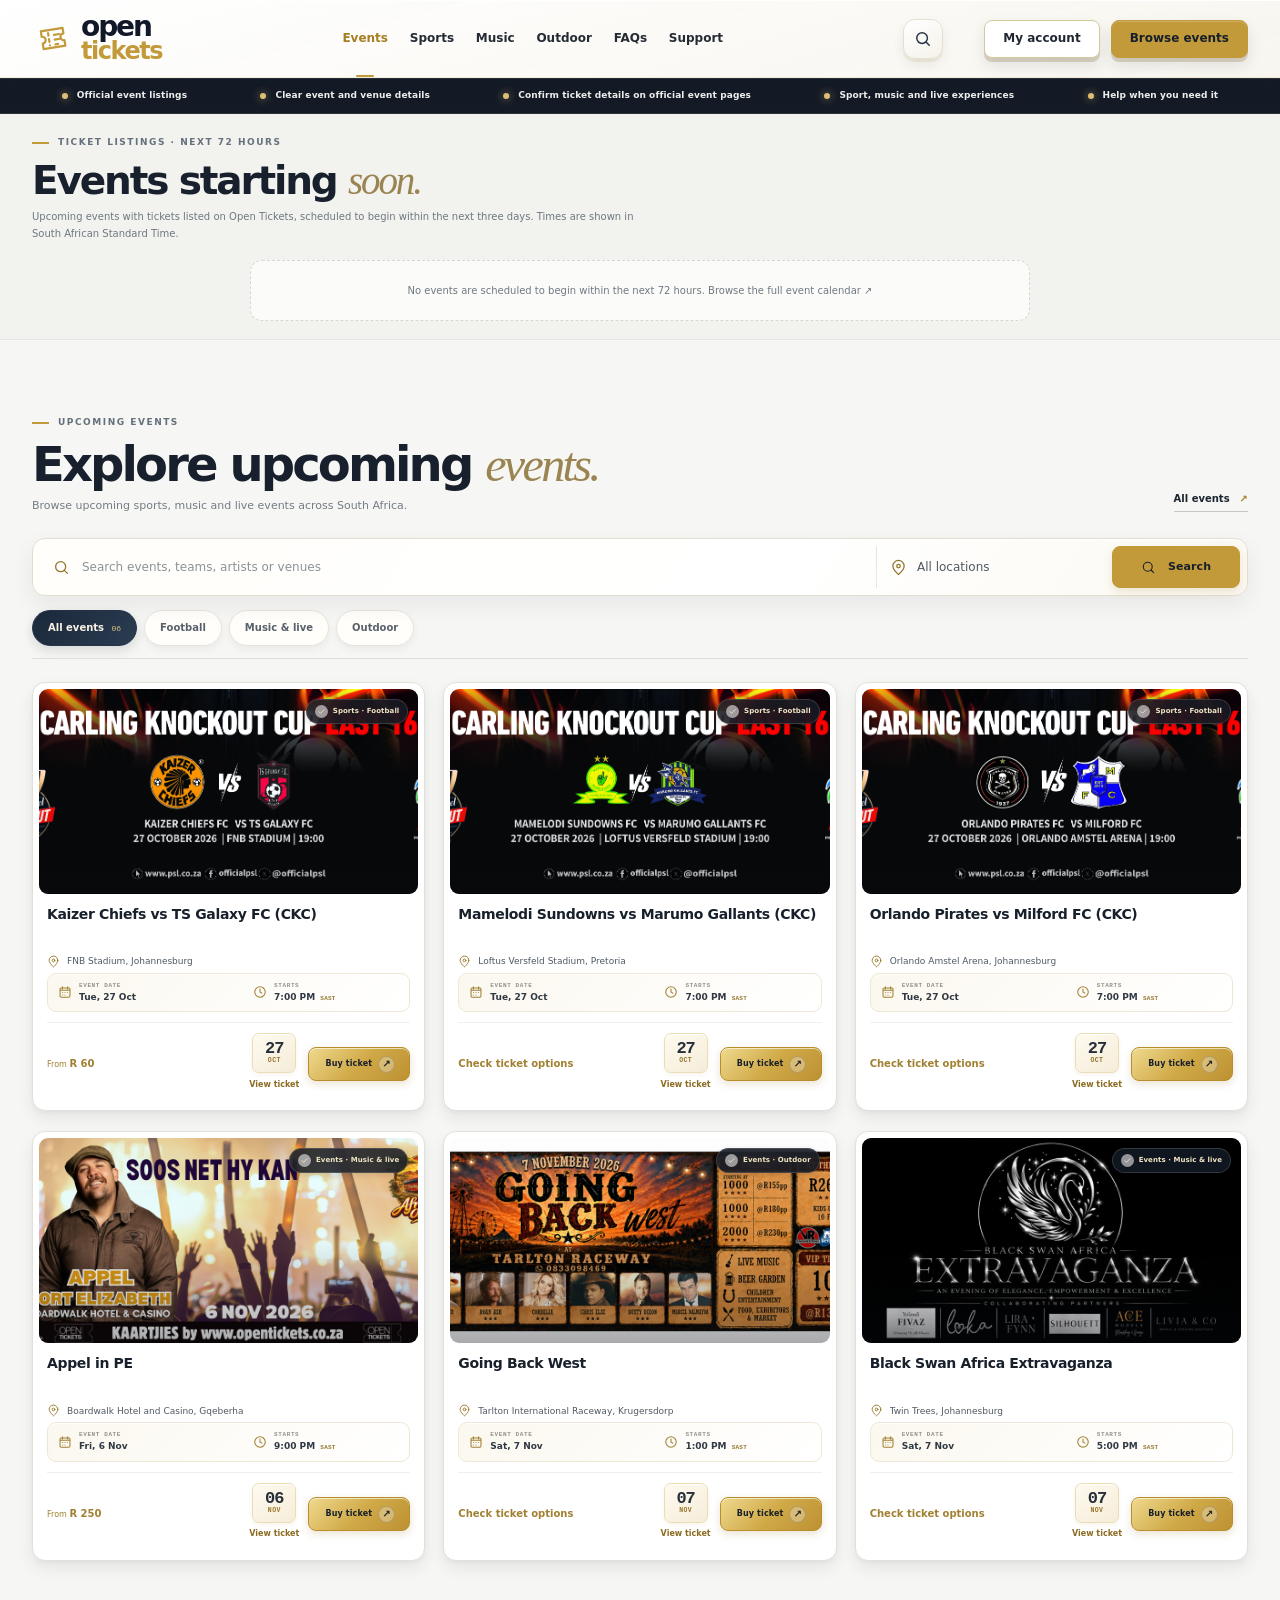
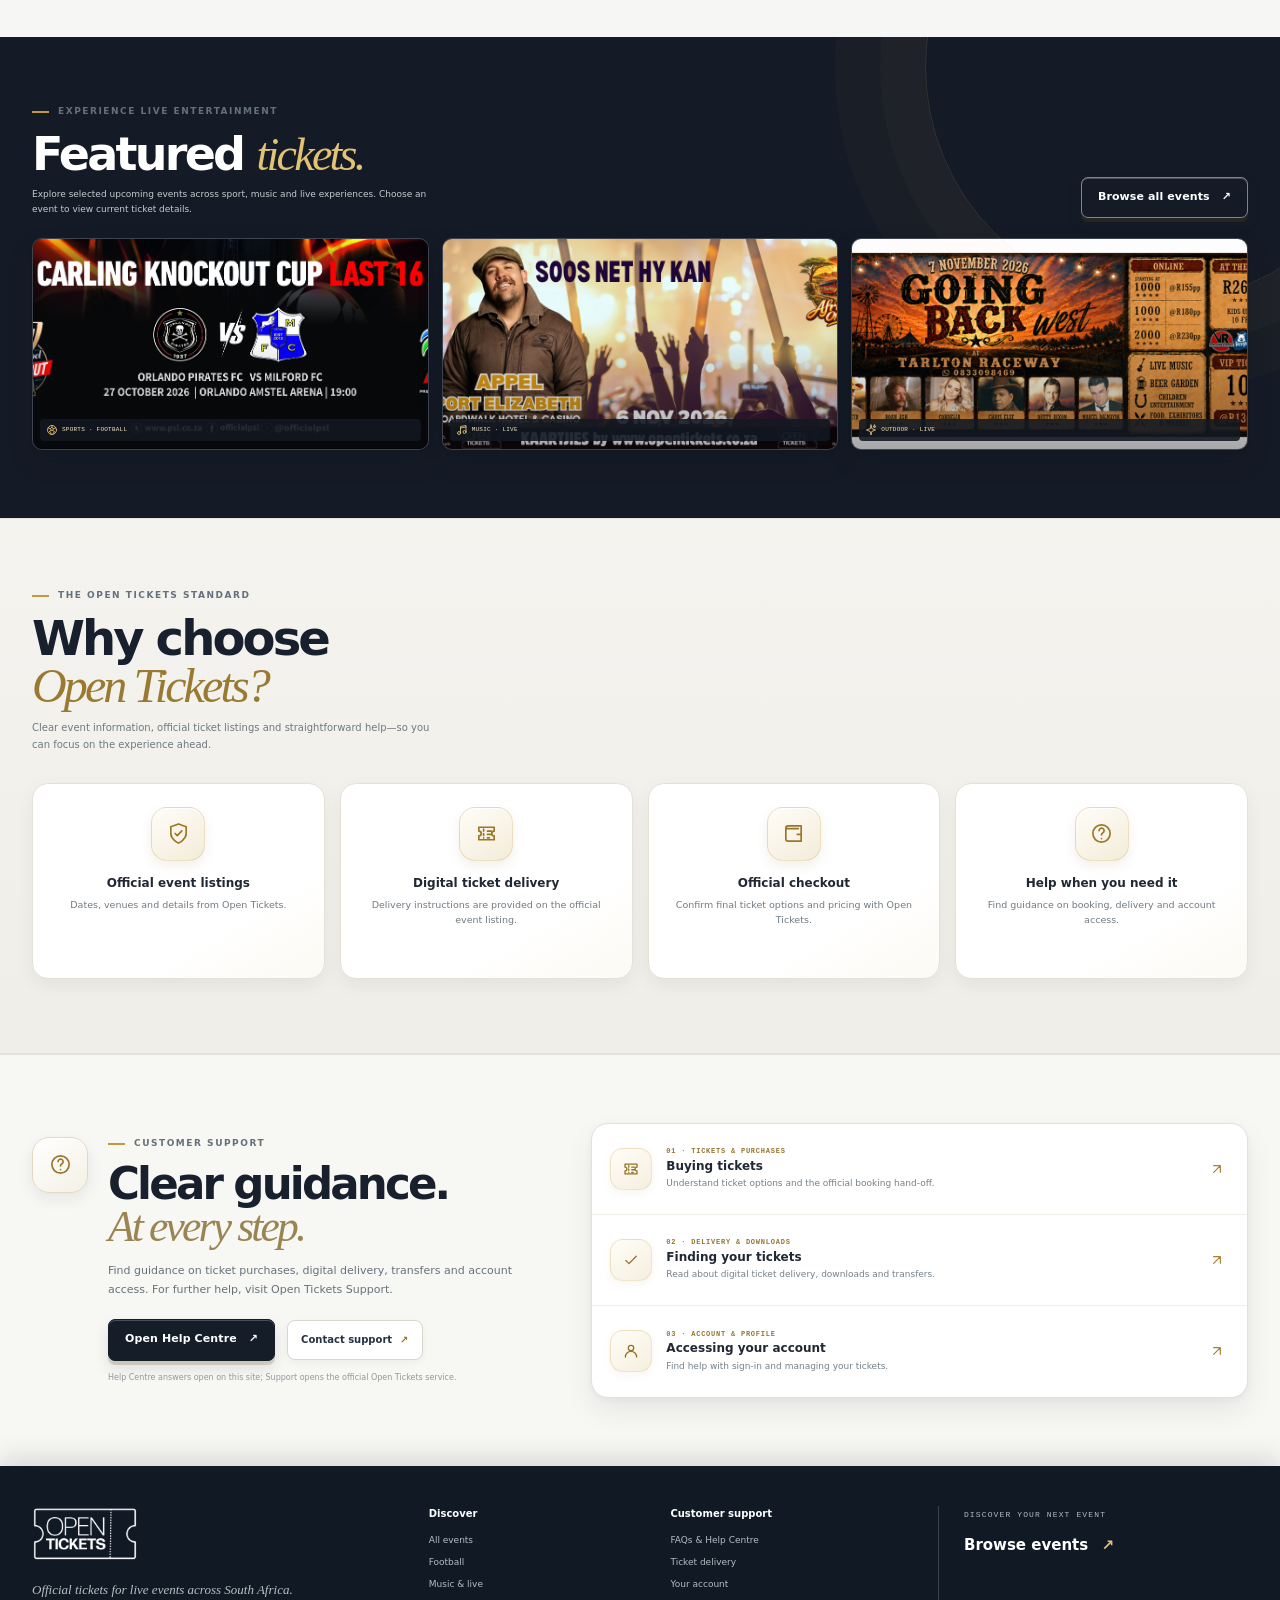
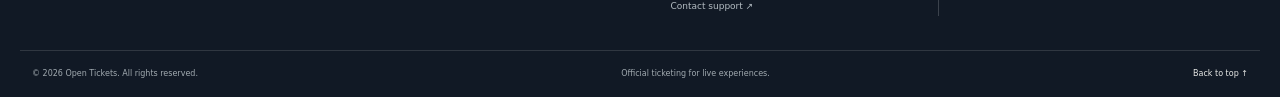
==== index.html @ df30467a "Add files via upload" ====
<!doctype html>
<html lang="en">
<head>
  <meta charset="utf-8">
  <meta name="viewport" content="width=device-width, initial-scale=1">
  <meta name="theme-color" content="#ffffff">
  <meta name="description" content="Discover unforgettable live events and secure your tickets with Open Tickets.">
  <title>Open Tickets — Official Event Tickets</title>
  <link rel="icon" type="image/svg+xml" href="assets/favicon.svg">
  <link rel="stylesheet" href="vendor/bootstrap.min.css">
  <link rel="stylesheet" href="css/styles.css">
  <script src="js/app.js" defer></script>
</head>
<body id="top" data-page="home">
  <div class="announcement"><span class="live-dot"></span><span>Official tickets. Unforgettable moments.</span><a href="https://opentickets.co.za/support">Need assistance? Contact Support <span aria-hidden="true">↗</span></a></div>
  <header class="site-header" id="siteHeader">
    <div class="container header-inner">
      <a class="brand brand-light" href="index.html" aria-label="Open Tickets home">
        <span class="brand-mark" aria-hidden="true"><svg class="icon"><use href="assets/icons.svg#icon-ticket"></use></svg></span>
        <span class="brand-word"><b>open</b><em>tickets</em></span>
      </a>
      <nav class="primary-nav" id="primaryNav" aria-label="Main navigation">
        <a class="nav-link active" aria-current="page" href="events.html">Events</a><a class="nav-link" href="events.html?category=football">Sports</a><a class="nav-link" href="events.html?category=music">Music</a><a class="nav-link" href="events.html?category=outdoor">Outdoor</a><a class="nav-link" href="faq.html">FAQs</a><a class="nav-link" href="https://opentickets.co.za/support">Support</a>
      </nav>
      <a class="desktop-header-search" href="search.html" aria-label="Search events"><svg class="icon" aria-hidden="true"><use href="assets/icons.svg#icon-search"></use></svg></a><div class="header-actions"><a class="header-login" href="https://opentickets.co.za/bookings">My account</a><a class="header-signup" href="events.html">Browse events</a></div>
      <a class="mobile-header-search" href="search.html" aria-label="Search events"><svg class="icon" aria-hidden="true"><use href="assets/icons.svg#icon-search"></use></svg></a>
      <button class="nav-toggle" aria-label="Open navigation" aria-expanded="false" aria-controls="primaryNav"><span></span><span></span><span></span></button>
    </div>
  </header>

  <main>
    <h1 class="visually-hidden">Official event tickets for live experiences across South Africa</h1>
    <section class="hero-wrap" aria-label="Featured event images">
      <div class="hero-shell">
        <div class="hero-visual" id="heroVisual" role="region" aria-roledescription="carousel" aria-label="Upcoming event poster carousel">
          <img class="hero-image" id="heroImage" src="assets/hero-appel-event.png" alt="Appel live in Port Elizabeth, 6 November 2026, at Boardwalk Hotel and Casino">
        </div>
      </div>
    </section>

    <aside class="hero-event-ticker" aria-label="Open Tickets service highlights">
      <div class="hero-event-ticker-window">
        <div class="hero-event-ticker-track">
          <div class="hero-event-ticker-group">
            <span class="hero-ticker-item"><i class="ticker-live-dot" aria-hidden="true"></i><span class="ticker-event-title">Official event listings</span></span>
            <span class="hero-ticker-item"><i class="ticker-live-dot" aria-hidden="true"></i><span class="ticker-event-title">Clear event and venue details</span></span>
            <span class="hero-ticker-item"><i class="ticker-live-dot" aria-hidden="true"></i><span class="ticker-event-title">Confirm ticket details on official event pages</span></span>
            <span class="hero-ticker-item"><i class="ticker-live-dot" aria-hidden="true"></i><span class="ticker-event-title">Sport, music and live experiences</span></span>
            <span class="hero-ticker-item"><i class="ticker-live-dot" aria-hidden="true"></i><span class="ticker-event-title">Help when you need it</span></span>
          </div>
          <div class="hero-event-ticker-group" aria-hidden="true">
            <span class="hero-ticker-item"><i class="ticker-live-dot"></i><span class="ticker-event-title">Official event listings</span></span>
            <span class="hero-ticker-item"><i class="ticker-live-dot"></i><span class="ticker-event-title">Clear event and venue details</span></span>
            <span class="hero-ticker-item"><i class="ticker-live-dot"></i><span class="ticker-event-title">Confirm ticket details on official event pages</span></span>
            <span class="hero-ticker-item"><i class="ticker-live-dot"></i><span class="ticker-event-title">Sport, music and live experiences</span></span>
            <span class="hero-ticker-item"><i class="ticker-live-dot"></i><span class="ticker-event-title">Help when you need it</span></span>
          </div>
        </div>
      </div>
    </aside>

    <section class="next-events-section" id="next-events" aria-labelledby="nextEventsTitle">
      <div class="container">
        <div class="next-events-head">
          <div class="next-events-intro">
            <details class="mobile-description-disclosure" data-mobile-collapse open>
              <summary><div class="eyebrow eyebrow-dark"><span class="eyebrow-mark"></span> TICKET LISTINGS · NEXT 72 HOURS</div><h2 id="nextEventsTitle">Events starting <em>soon.</em></h2></summary>
              <p class="mobile-description-copy">Upcoming events with tickets listed on Open Tickets, scheduled to begin within the next three days. Times are shown in South African Standard Time.</p>
            </details>
          </div>
          <div class="main-countdown-card" id="mainCountdownCard" role="group" aria-label="Time remaining until the featured event">
            <div class="main-countdown-units" aria-live="off">
              <div><span class="countdown-digit"><strong id="nextHours">00</strong></span><small>hours</small></div><b aria-hidden="true">:</b><div><span class="countdown-digit"><strong id="nextMinutes">00</strong></span><small>minutes</small></div><b aria-hidden="true">:</b><div><span class="countdown-digit"><strong id="nextSeconds">00</strong></span><small>seconds</small></div>
            </div>
            <div class="countdown-event-label"><span id="nextCountdownTitle">Loading upcoming events…</span><small id="nextCountdownMeta">Ticket details are shown on each official event page.</small></div>
          </div>
        </div>
        <div class="ticket-carousel" id="nearTermCarousel" aria-label="Upcoming event tickets">
          <div class="near-term-grid ticket-carousel-stage" id="nearTermGrid" role="region" aria-roledescription="carousel" aria-label="Upcoming event ticket carousel" aria-describedby="nearTermCarouselInstructions" tabindex="0" aria-live="off"></div>
          <span class="ticket-carousel-status" id="nearTermCarouselStatus" aria-live="polite" aria-atomic="true"></span>
          <span class="ticket-carousel-instructions" id="nearTermCarouselInstructions">Swipe or drag horizontally to browse. You can also use the left and right arrow keys.</span>
        </div>
      </div>
    </section>

    <section class="section-space events-section" id="featured">
      <div class="container">
        <div class="section-heading">
          <details class="mobile-description-disclosure" data-mobile-collapse open>
            <summary><div class="eyebrow eyebrow-dark"><span class="eyebrow-mark"></span> UPCOMING EVENTS</div><h2>Explore upcoming <em>events.</em></h2></summary>
            <p class="mobile-description-copy">Browse upcoming sports, music and live events across South Africa.</p>
          </details>
          <div class="section-heading-aside"><a class="text-link" href="events.html">All events <span>↗</span></a></div>
        </div>
        <div class="home-search-area home-search-inline" role="search" aria-label="Find an event">
          <form class="home-search-form" action="search.html" method="get">
            <label class="home-search-field"><svg class="icon" aria-hidden="true"><use href="assets/icons.svg#icon-search"></use></svg><input name="q" type="search" placeholder="Search events, teams, artists or venues" aria-label="Search by event, team, artist or venue"></label>
            <label class="home-location-field"><svg class="icon" aria-hidden="true"><use href="assets/icons.svg#icon-location"></use></svg><select name="location" aria-label="Choose location"><option value="">All locations</option><option>Johannesburg</option><option>Pretoria</option><option>Gqeberha</option><option>Durban</option></select></label>
            <button class="btn btn-gold" type="submit"><svg class="icon search-btn-icon" aria-hidden="true"><use href="assets/icons.svg#icon-search"></use></svg> Search</button>
          </form>
        </div>
        <div class="filter-bar-wrap">
          <div class="isotope-filters" role="group" aria-label="Filter featured events">
            <button class="filter-btn active" data-filter="*" aria-pressed="true">All events <span>06</span></button>
            <button class="filter-btn" data-filter=".category-football" aria-pressed="false">Football</button>
            <button class="filter-btn" data-filter=".category-music" aria-pressed="false">Music &amp; live</button>
            <button class="filter-btn" data-filter=".category-outdoor" aria-pressed="false">Outdoor</button>
          </div>
        </div>
        <div class="row g-4 event-grid" id="homeEventGrid" aria-live="polite"></div>
      </div>
    </section>

    <section class="experience-band" aria-labelledby="featuredTicketsTitle">
      <div class="container">
        <div class="featured-tickets-heading">
          <details class="mobile-description-disclosure" data-mobile-collapse open>
            <summary><div class="eyebrow"><span class="eyebrow-mark"></span> EXPERIENCE LIVE ENTERTAINMENT</div><h2 id="featuredTicketsTitle">Featured <em>tickets.</em></h2></summary>
            <p class="mobile-description-copy">Explore selected upcoming events across sport, music and live experiences. Choose an event to view current ticket details.</p>
          </details>
          <div class="featured-tickets-intro"><a class="btn btn-outline-light" href="events.html">Browse all events <span>↗</span></a></div>
        </div>
        <div class="experience-ticket-grid">
          <article class="experience-ticket">
            <a class="experience-ticket-image" href="event.html?id=orlando" aria-label="View Orlando Pirates vs Milford FC details"><img src="assets/orlando-pirates-vs-milford.jpg" alt="Orlando Pirates vs Milford FC event banner"><span class="experience-ticket-category"><svg class="icon"><use href="assets/icons.svg#icon-football"></use></svg> SPORTS · FOOTBALL</span></a>
            <div class="experience-ticket-copy"><span class="experience-ticket-date">27 OCT · 7:00 PM SAST</span><details class="mobile-description-disclosure" data-mobile-collapse open><summary><h3>Orlando Pirates vs Milford FC</h3></summary><p class="mobile-description-copy">Carling Knockout Cup fixture at Orlando Amstel Arena, Johannesburg.</p></details><a href="event.html?id=orlando" class="experience-ticket-link">View tickets <svg class="icon"><use href="assets/icons.svg#icon-arrow"></use></svg></a></div>
          </article>
          <article class="experience-ticket">
            <a class="experience-ticket-image" href="event.html?id=appel" aria-label="View Appel in PE details"><img src="assets/appel-in-pe.png" alt="Appel in PE event banner"><span class="experience-ticket-category"><svg class="icon"><use href="assets/icons.svg#icon-music"></use></svg> MUSIC · LIVE</span></a>
            <div class="experience-ticket-copy"><span class="experience-ticket-date">06 NOV · 9:00 PM SAST</span><details class="mobile-description-disclosure" data-mobile-collapse open><summary><h3>Appel in PE</h3></summary><p class="mobile-description-copy">Live performance at Boardwalk Hotel and Casino in Gqeberha. Tickets listed from R250.</p></details><a href="event.html?id=appel" class="experience-ticket-link">View tickets <svg class="icon"><use href="assets/icons.svg#icon-arrow"></use></svg></a></div>
          </article>
          <article class="experience-ticket">
            <a class="experience-ticket-image" href="event.html?id=going-west" aria-label="View Going Back West details"><img src="assets/going-back-west.png" alt="Going Back West event banner"><span class="experience-ticket-category"><svg class="icon"><use href="assets/icons.svg#icon-spark"></use></svg> OUTDOOR · LIVE</span></a>
            <div class="experience-ticket-copy"><span class="experience-ticket-date">07 NOV · 1:00 PM SAST</span><details class="mobile-description-disclosure" data-mobile-collapse open><summary><h3>Going Back West</h3></summary><p class="mobile-description-copy">Upcoming event at Tarlton International Raceway. Check the official listing for ticket options.</p></details><a href="event.html?id=going-west" class="experience-ticket-link">View tickets <svg class="icon"><use href="assets/icons.svg#icon-arrow"></use></svg></a></div>
          </article>
        </div>
      </div>
    </section>

    <section class="why-choose-section" aria-labelledby="whyChooseTitle">
      <div class="container">
        <div class="why-choose-heading">
          <details class="mobile-description-disclosure" data-mobile-collapse open>
            <summary><div class="eyebrow eyebrow-dark"><span class="eyebrow-mark"></span> THE OPEN TICKETS STANDARD</div><h2 id="whyChooseTitle">Why choose<br><em>Open Tickets?</em></h2></summary>
            <p class="mobile-description-copy">Clear event information, official ticket listings and straightforward help—so you can focus on the experience ahead.</p>
          </details>
        </div>
        <div class="trust-grid" aria-label="Open Tickets service standards">
          <article class="trust-item"><span class="trust-icon"><svg class="icon" aria-hidden="true"><use href="assets/icons.svg#icon-shield"></use></svg></span><details class="mobile-description-disclosure" data-mobile-collapse open><summary><b>Official event listings</b></summary><small class="mobile-description-copy">Dates, venues and details from Open Tickets.</small></details></article>
          <article class="trust-item"><span class="trust-icon"><svg class="icon" aria-hidden="true"><use href="assets/icons.svg#icon-ticket"></use></svg></span><details class="mobile-description-disclosure" data-mobile-collapse open><summary><b>Digital ticket delivery</b></summary><small class="mobile-description-copy">Delivery instructions are provided on the official event listing.</small></details></article>
          <article class="trust-item"><span class="trust-icon"><svg class="icon" aria-hidden="true"><use href="assets/icons.svg#icon-wallet"></use></svg></span><details class="mobile-description-disclosure" data-mobile-collapse open><summary><b>Official checkout</b></summary><small class="mobile-description-copy">Confirm final ticket options and pricing with Open Tickets.</small></details></article>
          <article class="trust-item"><span class="trust-icon"><svg class="icon" aria-hidden="true"><use href="assets/icons.svg#icon-help"></use></svg></span><details class="mobile-description-disclosure" data-mobile-collapse open><summary><b>Help when you need it</b></summary><small class="mobile-description-copy">Find guidance on booking, delivery and account access.</small></details></article>
        </div>
      </div>
    </section>

    <section class="home-help" aria-labelledby="homeSupportTitle">
      <div class="container home-help-layout">
        <div class="home-help-intro">
          <span class="help-symbol" aria-hidden="true"><svg class="icon"><use href="assets/icons.svg#icon-help"></use></svg></span>
          <div class="home-help-copy">
            <div class="eyebrow eyebrow-dark"><span class="eyebrow-mark"></span> CUSTOMER SUPPORT</div>
            <h2 id="homeSupportTitle">Clear guidance.<br><em>At every step.</em></h2>
            <p>Find guidance on ticket purchases, digital delivery, transfers and account access. For further help, visit Open Tickets Support.</p>
            <div class="home-help-actions"><a class="btn btn-dark" href="faq.html">Open Help Centre <span>↗</span></a><a class="home-help-contact" href="https://opentickets.co.za/support">Contact support <span>↗</span></a></div>
            <small class="home-help-note">Help Centre answers open on this site; Support opens the official Open Tickets service.</small>
          </div>
        </div>
        <nav class="home-help-resources" aria-label="Popular customer support topics">
          <a class="home-help-resource" href="faq.html#purchasing"><span class="home-help-resource-icon"><svg class="icon" aria-hidden="true"><use href="assets/icons.svg#icon-ticket"></use></svg></span><span class="home-help-resource-copy"><small>01 · TICKETS & PURCHASES</small><strong>Buying tickets</strong><span>Understand ticket options and the official booking hand-off.</span></span><svg class="icon home-help-resource-arrow" aria-hidden="true"><use href="assets/icons.svg#icon-arrow"></use></svg></a>
          <a class="home-help-resource" href="faq.html#delivery"><span class="home-help-resource-icon"><svg class="icon" aria-hidden="true"><use href="assets/icons.svg#icon-check"></use></svg></span><span class="home-help-resource-copy"><small>02 · DELIVERY & DOWNLOADS</small><strong>Finding your tickets</strong><span>Read about digital ticket delivery, downloads and transfers.</span></span><svg class="icon home-help-resource-arrow" aria-hidden="true"><use href="assets/icons.svg#icon-arrow"></use></svg></a>
          <a class="home-help-resource" href="faq.html#account"><span class="home-help-resource-icon"><svg class="icon" aria-hidden="true"><use href="assets/icons.svg#icon-account"></use></svg></span><span class="home-help-resource-copy"><small>03 · ACCOUNT & PROFILE</small><strong>Accessing your account</strong><span>Find help with sign-in and managing your tickets.</span></span><svg class="icon home-help-resource-arrow" aria-hidden="true"><use href="assets/icons.svg#icon-arrow"></use></svg></a>
        </nav>
      </div>
    </section>
  </main>

  <nav class="mobile-bottom-nav" aria-label="Mobile navigation">
    <a class="bottom-nav-link active" href="index.html" aria-current="page"><svg class="icon"><use href="assets/icons.svg#icon-home"></use></svg><span>Home</span></a>
    <a class="bottom-nav-link" href="events.html" ><svg class="icon"><use href="assets/icons.svg#icon-calendar"></use></svg><span>Events</span></a>
    <a class="bottom-nav-link" href="https://opentickets.co.za/bookings"><svg class="icon"><use href="assets/icons.svg#icon-wallet"></use></svg><span>Tickets</span></a>
    <a class="bottom-nav-link" href="https://opentickets.co.za/bookings" aria-label="Your Open Tickets profile"><svg class="icon"><use href="assets/icons.svg#icon-account"></use></svg><span>Profile</span></a>
  </nav>

  <footer class="site-footer">
    <div class="container footer-main"><div class="footer-brand"><a class="brand" href="index.html"><img src="assets/open-tickets-logo.png" alt="Open Tickets"></a><p>Official tickets for live events across South Africa.</p></div><div class="footer-column"><b>Discover</b><a href="events.html">All events</a><a href="events.html?category=football">Football</a><a href="events.html?category=music">Music & live</a></div><div class="footer-column"><b>Customer support</b><a href="faq.html">FAQs & Help Centre</a><a href="faq.html#delivery">Ticket delivery</a><a href="faq.html#account">Your account</a><a href="https://opentickets.co.za/support">Contact support ↗</a></div><div class="footer-cta"><span>DISCOVER YOUR NEXT EVENT</span><a href="events.html">Browse events <b>↗</b></a></div></div>
    <div class="container footer-bottom"><span>© 2026 Open Tickets. All rights reserved.</span><span>Official ticketing for live experiences.</span><a href="#top">Back to top ↑</a></div>
  </footer>
</body>
</html>
---- css/styles.css ----
@charset "UTF-8";
:root{--ink:#111827;--ink-2:#1b2433;--gold:#c29a3a;--gold-dark:#a77e21;--gold-pale:#f6f0df;--paper:#f6f6f4;--white:#fff;--muted:#6d7681;--muted-2:#959ca4;--line:#e4e5e2;--radius:12px;--shadow:0 8px 22px rgba(20,27,38,.10);--shadow-hover:0 16px 34px rgba(20,27,38,.16);--body:Inter,ui-sans-serif,system-ui,-apple-system,"Segoe UI",sans-serif;--mono:"SFMono-Regular",Consolas,"Liberation Mono",monospace}
*{box-sizing:border-box}html{scroll-behavior:smooth;scroll-padding-top:90px}body{margin:0;background:var(--paper);color:var(--ink);font-family:var(--body);font-size:14px;line-height:1.55;-webkit-font-smoothing:antialiased}a{color:inherit;text-decoration:none}button,input,select{font:inherit}button{cursor:pointer}img{max-width:100%;display:block}::selection{background:#ecdba9;color:#111827}.container{max-width:1240px}.icon{width:18px;height:18px;fill:none;stroke:currentColor;stroke-width:1.75;stroke-linecap:round;stroke-linejoin:round;flex:0 0 auto}.mobile-bottom-nav{display:none}
.announcement{display:none}.site-header{height:78px;position:sticky;top:0;z-index:1040;background:rgba(255,255,255,.97);border-bottom:1px solid rgba(15,22,32,.07);box-shadow:0 2px 12px rgba(17,24,39,.04);backdrop-filter:blur(14px);transition:height .22s,box-shadow .22s}.site-header.scrolled{height:68px;box-shadow:0 7px 20px rgba(17,24,39,.09)}.header-inner{height:100%;display:flex;align-items:center;gap:clamp(20px,3.2vw,54px)}.brand{display:inline-flex;align-items:center;gap:7px;flex:0 0 auto}.brand-mark{width:42px;height:34px;display:grid;place-items:center;color:var(--gold);transform:rotate(-9deg)}.brand-mark svg{width:40px;height:33px}.brand-mark .icon{stroke-width:1.6}.brand-word{display:flex;flex-direction:column;line-height:.83;letter-spacing:-.075em;font-size:28px;font-weight:850}.brand-word b{font-weight:850;color:#111827}.brand-word em{font-style:normal;color:var(--gold);font-weight:700;font-size:24px;letter-spacing:-.06em;margin-top:3px}.primary-nav{display:flex;align-items:center;gap:clamp(18px,3vw,45px);margin:0 auto}.nav-link{position:relative;color:#242b34;font-size:13px;font-weight:650;white-space:nowrap;transition:color .18s}.nav-link:hover,.nav-link.active{color:var(--gold-dark)}.nav-link.active:after{content:"";position:absolute;left:50%;bottom:-29px;width:18px;height:2px;background:var(--gold);transform:translateX(-50%);border-radius:5px}.header-actions{display:flex;align-items:center;gap:11px;flex:0 0 auto}.header-login,.header-signup{height:38px;padding:0 18px;display:inline-flex;align-items:center;justify-content:center;border-radius:8px;font-size:12px;font-weight:700;white-space:nowrap;transition:all .2s}.header-login{border:1px solid #d4c99d;background:white;color:#202733}.header-login:hover{border-color:var(--gold);background:#fffaf0}.header-signup{background:var(--gold);border:1px solid var(--gold);color:#17202a;box-shadow:0 3px 8px rgba(194,154,58,.15)}.header-signup:hover{background:#d4b76b;border-color:#d4b76b;color:#17202a;transform:translateY(-1px)}.nav-toggle{display:none;border:0;background:transparent;padding:8px}.nav-toggle span{display:block;width:23px;height:2px;background:#17202b;margin:5px;border-radius:3px}
/* Home hero: high-energy arena imagery with a restrained, premium ticketing palette. */
.hero-wrap{background:#111722;color:#fff;padding:16px 0 0;overflow:hidden}.hero-shell{max-width:1370px}.hero-visual{height:clamp(350px,36vw,455px);max-height:470px;min-height:335px;position:relative;overflow:hidden;border-radius:12px;background:#10151e;box-shadow:0 18px 38px rgba(0,0,0,.18)}.hero-image{position:absolute;inset:0;width:100%;height:100%;object-fit:cover;object-position:center 49%;transition:transform 1s ease}.hero-visual:hover .hero-image{transform:scale(1.02)}.hero-shade{position:absolute;inset:0;background:linear-gradient(90deg,rgba(8,12,20,.92) 0%,rgba(8,12,20,.75) 32%,rgba(8,12,20,.12) 76%),linear-gradient(0deg,rgba(8,12,20,.53),transparent 44%)}.hero-gridlines{position:absolute;inset:0;opacity:.12;background-image:linear-gradient(90deg,transparent 49.9%,rgba(255,255,255,.25) 50%,transparent 50.1%),linear-gradient(rgba(255,255,255,.14) 1px,transparent 1px);background-size:132px 100%,100% 82px;mask-image:linear-gradient(90deg,#000,transparent 76%)}.hero-content{position:absolute;top:49%;left:clamp(30px,6.5vw,91px);transform:translateY(-49%);max-width:540px;z-index:2;animation:rise-in .7s both}.eyebrow{display:flex;align-items:center;gap:9px;color:#64707b;font-size:9px;font-weight:750;letter-spacing:.17em;text-transform:uppercase}.eyebrow-mark{width:17px;height:2px;background:var(--gold);display:inline-block}.hero-content .eyebrow,.faq-hero .eyebrow,.experience-copy .eyebrow,.faq-bottom-cta .eyebrow,.event-cover-content .eyebrow,.related-section .eyebrow{color:#e1e5e6}.hero-content h1,.page-intro h1,.search-page-head h1,.faq-hero h1{font-size:clamp(54px,7vw,88px);line-height:.9;letter-spacing:-.07em;font-weight:850;margin:24px 0 18px;max-width:570px}.hero-content h1 span,.page-intro h1 em,.search-page-head h1 em,.faq-hero h1 em{color:#e2c275;font-style:normal}.hero-content p{color:#d4d8db;font-size:14px;line-height:1.7;max-width:390px;margin-bottom:24px}.hero-actions{display:flex;align-items:center;gap:20px}.btn{border-radius:7px;font-size:11px;font-weight:750;padding:11px 16px;letter-spacing:.01em;transition:transform .2s,background .2s,box-shadow .2s;display:inline-flex;align-items:center;justify-content:center;gap:12px}.btn:hover{transform:translateY(-2px)}.btn-gold{background:var(--gold);color:#17202a;border:1px solid var(--gold);box-shadow:0 5px 12px rgba(194,154,58,.15)}.btn-gold:hover{background:#d2b45f;color:#17202a;border-color:#d2b45f;box-shadow:0 8px 20px rgba(194,154,58,.22)}.btn-lime{background:var(--gold);color:#fff;border:1px solid var(--gold)}.btn-lime:hover{background:var(--gold-dark);color:#fff;border-color:var(--gold-dark)}.btn-dark{background:#151d29;color:white;border:1px solid #151d29}.btn-dark:hover{background:#252f40;color:white}.btn-outline-light{border:1px solid rgba(255,255,255,.46);color:white;background:transparent}.btn-outline-light:hover{background:rgba(255,255,255,.08);color:white}.hero-text-link{font-size:11px;color:#fff}.hero-text-link span{color:#e2c275;padding-left:7px}.hero-proof{display:flex;align-items:center;gap:10px;color:#c1c8cd;font-size:10px;margin-top:26px}.hero-proof b{color:#fff}.proof-icon{width:26px;height:26px;border:1px solid rgba(226,194,117,.55);border-radius:50%;display:grid;place-items:center;color:#e2c275}.proof-icon .icon{width:15px;height:15px}.avatar-stack{display:flex}.avatar-stack span{width:23px;height:23px;border:2px solid #121821;background:#9d6bdf;border-radius:50%;display:grid;place-items:center;margin-right:-6px;font-size:9px;color:white}.avatar-stack span:nth-child(2){background:#c89f48}.avatar-stack span:nth-child(3){background:#7f9877}.hero-side-label{position:absolute;right:26px;top:34px;z-index:2;writing-mode:vertical-rl;font:8px var(--mono);letter-spacing:.2em;color:rgba(255,255,255,.7);display:flex;align-items:center;gap:9px}.side-line{height:37px;width:1px;background:#e2c275}.hero-float-card{position:absolute;z-index:3;right:9%;bottom:14%;width:197px;padding:15px;background:rgba(15,21,29,.8);border:1px solid rgba(255,255,255,.29);backdrop-filter:blur(15px);border-radius:8px;box-shadow:0 15px 42px rgba(0,0,0,.3);transform:rotate(2deg);animation:floaty 5s ease-in-out infinite}.float-card-top,.float-card-bottom{display:flex;align-items:center;justify-content:space-between}.mini-live{display:flex;align-items:center;gap:6px;color:#edf0ee;font-size:8px;letter-spacing:.12em}.mini-live i{width:5px;height:5px;border-radius:50%;background:#d9bd73;box-shadow:0 0 7px #e0c276}.float-arrow{color:#e5c677}.float-event-name{font-size:23px;line-height:.98;letter-spacing:-.055em;font-weight:850;padding:20px 0}.float-card-bottom{border-top:1px solid rgba(255,255,255,.18);padding-top:9px;color:#d4d8d9;font-size:8px;line-height:1.4}.float-ticket-icon{color:#e2c275;font-size:22px;display:grid;place-items:center}.float-ticket-icon .icon{width:22px;height:22px}.hero-pagination{position:absolute;left:clamp(30px,6.5vw,91px);bottom:23px;display:flex;gap:8px;align-items:center;z-index:2}.hero-dot{width:6px;height:6px;border:0;border-radius:20px;background:rgba(255,255,255,.45);padding:0;transition:width .2s,background .2s}.hero-dot.active{width:24px;background:#e2c275}.hero-pagination span{font:9px var(--mono);color:#e6e8e7;margin-left:8px}.hero-pagination i{color:#e2c275;font-style:normal}.hero-next{position:absolute;z-index:2;right:22px;bottom:17px;width:35px;height:35px;border-radius:50%;border:1px solid rgba(255,255,255,.5);color:white;background:rgba(0,0,0,.18);font-size:17px;transition:all .2s}.hero-next:hover{background:#e2c275;color:#111;border-color:#e2c275;transform:rotate(45deg)}.hero-bottom{display:flex;justify-content:space-between;align-items:center;height:48px;color:#bbc2c7;font:8px var(--mono);letter-spacing:.14em}.scroll-cue{display:flex;align-items:center;gap:9px}.scroll-cue span{width:20px;height:1px;background:#e2c275}.hero-bottom-note{font:italic 12px Georgia,serif;color:#e4e7e7;letter-spacing:0}.hero-index{color:#e5e9e8}.hero-index i{color:#e2c275;font-style:normal;margin:0 5px}.hero-visual.slide-next .hero-image{animation:slide-soft .65s ease}.hero-visual.slide-next .hero-content{animation:rise-in .55s both}@keyframes rise-in{from{opacity:0;transform:translateY(calc(-49% + 18px))}to{opacity:1;transform:translateY(-49%)}}@keyframes floaty{50%{transform:translateY(-7px) rotate(1deg)}}@keyframes slide-soft{0%{opacity:.5;transform:scale(1.04)}100%{opacity:1;transform:scale(1)}}@keyframes pulse{50%{opacity:.6}}

/* Upcoming 72-hour ticket window */
.next-events-section{background:#f2f2ef;padding:30px 0 31px;border-bottom:1px solid #e6e6e1}.next-events-head{display:grid;grid-template-columns:minmax(0,1fr) minmax(330px,390px);gap:34px;align-items:center;margin-bottom:18px}.next-events-intro h2{font-size:clamp(28px,3.2vw,39px);line-height:1;letter-spacing:-.055em;font-weight:850;margin:11px 0 8px;color:#17202c}.next-events-intro h2 em{font-family:Georgia,serif;font-weight:500;color:#9a8451}.next-events-intro p{max-width:610px;margin:0;color:#6e7880;font-size:10px;line-height:1.7}.main-countdown-card{display:flex;flex-direction:column;align-items:center;gap:9px;background:transparent;color:#17202c;border:0;border-radius:0;padding:2px 0;box-shadow:none}.main-countdown-units{display:flex;align-items:center;justify-content:center;gap:8px;width:100%;margin:0}.main-countdown-units>div{width:82px;min-width:60px;text-align:center}.countdown-digit{height:64px;position:relative;display:grid;place-items:center;overflow:hidden;border:1px solid rgba(255,255,255,.96);border-radius:10px;background:linear-gradient(145deg,rgba(255,255,255,.82),rgba(255,255,255,.43));backdrop-filter:blur(10px);box-shadow:inset 0 1px 0 rgba(255,255,255,.95),0 5px 14px rgba(22,30,42,.09)}.countdown-digit:after{content:"";position:absolute;left:7px;right:7px;top:50%;border-top:1px solid rgba(39,48,58,.13)}.main-countdown-units strong{position:relative;z-index:1;display:block;font:750 34px/1 var(--mono);letter-spacing:-.08em;color:#343b43;text-shadow:0 1px 0 rgba(255,255,255,.75)}.main-countdown-units small{display:block;margin-top:6px;color:#80878d;font-size:8px;text-transform:lowercase;letter-spacing:.02em}.main-countdown-units>b{font:22px var(--mono);color:#70787e;margin-top:-18px}.countdown-event-label{width:100%;padding:0;display:flex;flex-direction:column;align-items:center;gap:1px;text-align:center}.countdown-event-label span{font-size:10px;line-height:1.4;font-weight:800;color:#27323c}.countdown-event-label small{font-size:8px;line-height:1.5;color:#7a8389}.near-term-grid{display:grid;grid-template-columns:repeat(4,minmax(0,1fr));gap:15px}.near-term-card{min-width:0;display:flex;flex-direction:column;position:relative;background:linear-gradient(155deg,#fff 0%,#fff 70%,#fbfaf6 100%);border:1px solid #e5e2d8;border-radius:15px;overflow:hidden;box-shadow:0 7px 20px rgba(20,27,38,.075),0 1px 2px rgba(20,27,38,.04);transition:transform .24s,box-shadow .24s,border-color .24s}.near-term-card:hover{transform:translateY(-5px);border-color:rgba(194,154,58,.62);box-shadow:0 17px 30px rgba(20,27,38,.14),0 4px 12px rgba(194,154,58,.09)}.near-term-image{height:142px;position:relative;display:block;overflow:hidden;background:#1b2027}.near-term-image:after{content:"";position:absolute;inset:35% 0 0;background:linear-gradient(180deg,transparent,rgba(9,14,21,.32));pointer-events:none}.near-term-image img{width:100%;height:100%;object-fit:cover;transition:transform .45s,filter .3s}.near-term-card:hover .near-term-image img{transform:scale(1.055);filter:saturate(1.08)}.near-term-badge{position:absolute;z-index:1;top:11px;left:11px;display:flex;align-items:center;gap:6px;padding:6px 9px;border:1px solid rgba(255,255,255,.2);border-radius:20px;background:rgba(19,26,36,.78);backdrop-filter:blur(10px);color:#f4e7c3;font:7px var(--mono);letter-spacing:.045em;box-shadow:0 3px 10px rgba(0,0,0,.16)}.near-term-badge .icon{width:12px;height:12px;color:#e2c275}.near-term-copy{display:flex;flex:1;flex-direction:column;padding:13px 14px 13px}.near-term-timing{display:flex;align-items:center;justify-content:space-between;gap:6px;color:#8d7130;font:7px var(--mono);letter-spacing:.055em;text-transform:uppercase}.near-term-timing time{font:700 8px var(--body);letter-spacing:0;color:#3e4a55;text-transform:none;white-space:nowrap}.near-term-copy h3{font-size:14px;line-height:1.25;letter-spacing:-.025em;margin:9px 0 6px;color:#18212c;font-weight:820;min-height:35px}.near-term-copy p{font-size:9px;line-height:1.55;color:#737d85;margin:0;display:-webkit-box;-webkit-line-clamp:2;-webkit-box-orient:vertical;overflow:hidden;min-height:28px}.near-term-bottom{display:flex;justify-content:space-between;align-items:center;gap:8px;border-top:1px solid #eeece6;margin-top:auto;padding-top:10px}.near-term-price{color:#816523;font-size:8px;font-weight:750}.near-term-link{display:inline-flex;align-items:center;gap:5px;padding:6px 9px;border:1px solid rgba(194,154,58,.32);border-radius:6px;background:#f7f2e6;color:#735818;font-size:8px;font-weight:800;white-space:nowrap;transition:all .2s}.near-term-link:hover{background:#c29a3a;border-color:#c29a3a;color:#17202a}.near-term-link .icon{width:12px;height:12px}.near-term-countdown-line{display:flex;align-items:center;justify-content:space-between;gap:6px;margin-top:9px;padding-top:8px;border-top:1px dashed #e4e1d8;color:#78818a;font-size:8px}.near-term-countdown-line:before{content:"Starts in";font-weight:600}.near-term-countdown-line strong{padding:4px 7px;border:1px solid #e7e1d3;border-radius:5px;background:rgba(246,242,232,.75);color:#745c23;font:750 8px var(--mono);white-space:nowrap}.near-term-empty{grid-column:1/-1;padding:22px;border:1px dashed #d6d8d3;border-radius:12px;background:rgba(255,255,255,.65);color:#6f7981;font-size:10px;text-align:center}.near-term-footer{display:flex;align-items:center;justify-content:space-between;margin-top:13px;color:#858c91;font-size:8px}.near-term-footer a{display:inline-flex;align-items:center;gap:5px;color:#826626;font-weight:750}.near-term-footer .icon{width:13px;height:13px}

.home-search-area{position:relative;background:#f2f2ef;padding:20px 0 17px}.home-search-form{max-width:850px;margin:0 auto;display:flex;align-items:center;gap:13px;background:#fff;border:1px solid #e1e1dd;border-radius:10px;padding:6px;box-shadow:0 5px 18px rgba(22,28,36,.09)}.home-search-field,.home-location-field{display:flex;align-items:center;gap:10px;min-width:0;padding:0 12px;color:#9a884e}.home-search-field{flex:1}.home-location-field{width:215px;border-left:1px solid #ecece9}.home-search-field svg,.home-location-field svg{width:18px;height:18px;fill:none;stroke:currentColor;stroke-width:1.8;flex:0 0 auto}.home-search-form input,.home-search-form select{min-width:0;width:100%;border:0;outline:0;background:transparent;color:#202833;font-size:12px}.home-search-form input::placeholder{color:#8b9298}.home-search-form select{appearance:none;color:#505963}.home-search-form .btn{min-width:116px;height:39px}.quick-search-note{display:flex;align-items:center;gap:18px;max-width:850px;margin:11px auto 0;color:#68717a;font-size:9px}.quick-search-note>span:first-child{font:8px var(--mono);letter-spacing:.13em;color:#8d9294}.quick-search-note a{padding:4px 10px;border:1px solid #e1e2dc;border-radius:20px;color:#4d5660;background:#fff}.quick-search-note a:hover{border-color:#d1b365;color:#8e6e1d}.quick-note-tail{margin-left:auto;color:#858b8f;font:italic 11px Georgia,serif;display:flex;align-items:center;gap:6px}.quick-note-tail b{color:var(--gold);font-style:normal}.quick-note-tail .icon{width:14px;height:14px;color:var(--gold)}
.trust-strip{background:#fff;color:#252d36;border-top:1px solid #e9e9e6;border-bottom:1px solid #e9e9e6}.trust-grid{display:grid;grid-template-columns:repeat(3,1fr) 1.15fr;min-height:72px;align-items:center}.trust-item{display:flex;align-items:center;gap:10px;border-right:1px solid #e8e8e4;padding:10px 17px}.trust-item:first-child{padding-left:0}.trust-icon{color:var(--gold);font-size:18px;display:grid;place-items:center}.trust-icon .icon{width:19px;height:19px}.trust-item b,.trust-item small{display:block}.trust-item b{font-size:10px;font-weight:750}.trust-item small{font-size:9px;color:#7c858d;margin-top:2px}.trust-note{text-align:right;color:#8d9294;font:8px var(--mono);letter-spacing:.13em}.trust-note span{color:var(--gold);font-size:16px;margin-left:8px;vertical-align:middle}.trust-note>.icon{width:14px;height:14px;display:inline-block;vertical-align:middle;margin-left:7px;color:var(--gold)}
.section-space{padding:76px 0}.events-section{background:var(--paper)}.section-heading{display:flex;align-items:flex-end;justify-content:space-between;gap:30px;margin-bottom:28px}.section-heading h2,.listing-top h2,.help-panel h2,.event-about h2,.venue-copy h2{font-size:clamp(34px,4.2vw,54px);font-weight:850;line-height:.97;letter-spacing:-.065em;margin:15px 0 0;color:#17202c}.section-heading h2 em,.listing-top h2 em,.help-panel h2 em,.event-about h2 em,.venue-copy h2 em{font-family:Georgia,serif;font-weight:500;color:#9a8451;letter-spacing:-.055em}.section-heading-aside{max-width:310px;padding-bottom:3px}.section-heading-aside p{font-size:11px;color:#737c84;line-height:1.7;margin:0 0 13px}.text-link{font-size:10px;font-weight:800;color:#1b2530;display:inline-flex;align-items:center;gap:10px;border-bottom:1px solid #c9c9c1;padding-bottom:5px}.text-link span{color:var(--gold-dark)}.filter-bar-wrap{display:flex;justify-content:space-between;align-items:center;border-bottom:1px solid #dedfda;margin-bottom:20px}.isotope-filters{display:flex;gap:7px;align-items:center}.filter-btn{border:1px solid transparent;background:transparent;padding:9px 13px;font-size:10px;color:#6f7880;border-radius:22px;transition:all .2s}.filter-btn.active,.filter-btn:hover{border-color:#d0b363;background:#d0b363;color:#18202a;box-shadow:0 3px 9px rgba(194,154,58,.18)}.filter-btn span{font:8px var(--mono);color:inherit;margin-left:4px}.view-all-mobile{display:none}.event-grid{--bs-gutter-x:18px;--bs-gutter-y:20px}.event-item{transition:opacity .25s,transform .25s}.event-item.is-hiding{opacity:0;transform:translateY(8px)}.event-card{height:100%;background:#fff;border:1px solid #e5e6e1;border-radius:11px;overflow:hidden;box-shadow:0 6px 16px rgba(17,24,39,.075);transition:transform .24s,box-shadow .24s,border-color .24s}.event-card:hover{transform:translateY(-4px);box-shadow:var(--shadow-hover);border-color:#d2bf8e}.event-card-media{height:clamp(150px,17vw,205px);position:relative;overflow:hidden;display:block;background:#1a2028;margin:7px 7px 0;border-radius:8px}.event-card-media img{width:100%;height:100%;object-fit:cover;transition:transform .45s}.event-card:hover .event-card-media img{transform:scale(1.045)}.event-card-media:after{content:"";position:absolute;inset:50% 0 0;background:linear-gradient(0deg,rgba(7,10,15,.34),transparent);pointer-events:none}.event-chip{position:absolute;z-index:1;right:9px;top:9px;display:flex;align-items:center;gap:5px;padding:5px 9px;background:rgba(232,211,157,.97);backdrop-filter:blur(8px);color:#25303c;border-radius:18px;font-size:8px;font-weight:750;letter-spacing:.01em;box-shadow:0 2px 6px rgba(0,0,0,.12)}.chip-check{display:grid;place-items:center;width:13px;height:13px;border-radius:50%;background:rgba(255,255,255,.55);font-size:8px}.chip-check .icon{width:9px;height:9px;stroke-width:2.4}.event-card-body{padding:11px 13px 12px}.event-card-title{font-size:14px;line-height:1.25;letter-spacing:-.025em;font-weight:800;margin:0 0 9px;color:#17202b;min-height:35px}.event-card-title a:hover{color:#92701c}.event-card-line{display:flex;align-items:center;gap:7px;color:#4f5963;font-size:9px;line-height:1.35;margin:5px 0;min-width:0}.event-card-line svg{width:13px;height:13px;stroke:#656d70;stroke-width:1.8;fill:none;flex:0 0 auto}.event-card-line span{overflow:hidden;text-overflow:ellipsis;white-space:nowrap}.event-card-bottom{border-top:1px solid #efefec;margin-top:9px;padding-top:9px;display:flex;align-items:center;justify-content:space-between;gap:8px}.event-price{font-size:10px;color:#a18031;white-space:nowrap}.event-price b{color:#a18031;font-size:12px}.event-card-cta{height:29px;min-width:108px;padding:0 13px;display:inline-flex;align-items:center;justify-content:center;gap:10px;border-radius:6px;background:var(--gold);color:#17202a;font-size:9px;font-weight:750;white-space:nowrap;transition:all .2s}.event-card-cta:hover{background:#d2b45f;color:#17202a;transform:translateY(-1px)}.event-card-cta span{font-size:12px}.event-empty{grid-column:1/-1;padding:40px;text-align:center;color:#7d8791}
.experience-band{background:#151b26;color:#fff;padding:68px 0;overflow:hidden;position:relative}.experience-band:after{content:"";position:absolute;right:-115px;top:-205px;width:470px;height:470px;border:1px solid rgba(224,194,117,.14);border-radius:50%;box-shadow:0 0 0 45px rgba(224,194,117,.022),0 0 0 90px rgba(224,194,117,.018);pointer-events:none}.experience-inner{display:grid;grid-template-columns:1fr 1fr;gap:clamp(40px,7vw,105px);align-items:center}.experience-art{position:relative;min-height:330px;border:1px solid rgba(255,255,255,.18);border-radius:10px;overflow:hidden;transform:rotate(-1.5deg);background:#192231}.experience-art img{position:absolute;width:100%;height:100%;inset:0;object-fit:cover;opacity:.77}.experience-art:after{content:"";position:absolute;inset:0;background:linear-gradient(0deg,rgba(3,7,11,.58),transparent 70%)}.art-stamp{position:absolute;z-index:1;left:22px;top:20px;background:#d8bd72;color:#17202a;font:700 10px/1.05 var(--mono);padding:10px 11px;transform:rotate(-7deg)}.art-corner{position:absolute;z-index:1;bottom:17px;right:19px;color:#fff;font:8px var(--mono);letter-spacing:.17em}.experience-copy{position:relative;z-index:1}.experience-copy h2{font-size:clamp(38px,4.7vw,62px);line-height:.97;letter-spacing:-.07em;margin:20px 0 15px}.experience-copy h2 em{font-family:Georgia,serif;font-weight:500;color:#e2c275}.experience-copy p{max-width:360px;color:#c4c9ce;font-size:11px;line-height:1.8;margin-bottom:20px}.experience-meta{display:flex;gap:21px;border-top:1px solid rgba(255,255,255,.16);margin-top:29px;padding-top:13px;color:#b1b8bf;font:8px var(--mono);letter-spacing:.1em}.experience-meta span:first-child{color:#e2c275}
.featured-tickets-heading{display:flex;justify-content:space-between;align-items:flex-end;gap:28px;margin-bottom:20px}.featured-tickets-heading h2{font-size:clamp(31px,3.7vw,46px);font-weight:850;line-height:.98;letter-spacing:-.06em;margin:13px 0 0;color:#fff}.featured-tickets-heading h2 em{font-family:Georgia,serif;font-weight:500;color:#e2c275}.featured-tickets-intro{display:flex;align-items:center;gap:17px;max-width:510px}.featured-tickets-intro p{margin:0;color:#c4cbd0;font-size:9px;line-height:1.7;max-width:290px}.featured-tickets-intro .btn{white-space:nowrap}.experience-ticket-grid{display:grid;grid-template-columns:repeat(3,minmax(0,1fr));gap:13px}.experience-ticket{display:grid;grid-template-columns:45% 55%;min-width:0;min-height:160px;background:#202834;border:1px solid rgba(255,255,255,.13);border-radius:10px;overflow:hidden;transition:transform .2s,border-color .2s,box-shadow .2s}.experience-ticket:hover{transform:translateY(-3px);border-color:rgba(226,194,117,.55);box-shadow:0 12px 28px rgba(0,0,0,.17)}.experience-ticket-image{position:relative;min-height:100%;display:block;overflow:hidden;background:#20252d}.experience-ticket-image img{position:absolute;inset:0;width:100%;height:100%;object-fit:cover;transition:transform .4s}.experience-ticket:hover .experience-ticket-image img{transform:scale(1.04)}.experience-ticket-image:after{content:"";position:absolute;inset:45% 0 0;background:linear-gradient(0deg,rgba(7,10,15,.35),transparent)}.experience-ticket-category{position:absolute;z-index:1;left:7px;right:7px;bottom:8px;display:flex;align-items:center;gap:4px;padding:5px 6px;border-radius:4px;background:rgba(19,25,34,.88);color:#f3e7c4;font:6px var(--mono);letter-spacing:.04em}.experience-ticket-category .icon{width:12px;height:12px;color:#e2c275}.experience-ticket-copy{padding:12px 11px;display:flex;flex-direction:column;align-items:flex-start;min-width:0;overflow:hidden}.experience-ticket-date{color:#e2c275;font:7px var(--mono);letter-spacing:.08em}.experience-ticket-copy h3{font-size:13px;line-height:1.2;letter-spacing:-.03em;color:#fff;margin:8px 0 6px;font-weight:800}.experience-ticket-copy p{font-size:8px;line-height:1.55;color:#c1c8ce;margin:0 0 8px;display:-webkit-box;-webkit-line-clamp:3;-webkit-box-orient:vertical;overflow:hidden}.experience-ticket-link{display:inline-flex;align-items:center;gap:6px;margin-top:auto;color:#e4ca83;font-size:8px;font-weight:800}.experience-ticket-link .icon{width:12px;height:12px}

.home-help{padding:57px 0;background:#efefeb}.help-panel{display:flex;align-items:center;gap:25px;position:relative}.help-symbol{width:57px;height:57px;display:grid;place-items:center;border:1px solid #d4d3ca;border-radius:50%;color:#9b7c35;flex:0 0 auto}.help-symbol .icon{width:25px;height:25px}.help-panel h2{font-size:34px;margin-top:12px}.help-panel p{color:#6c7680;font-size:10px;margin:11px 0 0}.help-panel .btn{margin-left:auto;white-space:nowrap}
.site-footer{background:#111722;color:white;padding-top:40px}.footer-main{display:grid;grid-template-columns:1.4fr .8fr .9fr 1.2fr;gap:35px;padding-bottom:34px}.footer-brand .brand img{width:106px;filter:none}.footer-brand p{font-family:Georgia,serif;font-style:italic;font-size:13px;color:#b9c0c4;margin-top:12px}.footer-column{display:flex;flex-direction:column;gap:8px}.footer-column b{font-size:10px;margin-bottom:5px}.footer-column a{font-size:9px;color:#b4bdc3}.footer-column a:hover{color:#e2c275}.footer-cta{border-left:1px solid rgba(255,255,255,.18);padding:4px 0 0 25px;display:flex;flex-direction:column;gap:15px}.footer-cta>span{font:8px var(--mono);letter-spacing:.14em;color:#b2bbc1}.footer-cta a{font-size:15px;font-weight:750}.footer-cta a b{color:#e2c275;margin-left:8px}.footer-bottom{min-height:47px;border-top:1px solid rgba(255,255,255,.13);display:flex;align-items:center;justify-content:space-between;color:#a1aab0;font-size:8px}.footer-bottom a{color:#e8e9e7}
/* Event index */
.page-intro{background:#151b26;color:white;padding:61px 0 42px;position:relative;overflow:hidden}.page-intro:after{content:"";position:absolute;width:450px;height:450px;border:1px solid rgba(226,194,117,.16);border-radius:50%;right:-130px;top:-300px;box-shadow:0 0 0 50px rgba(226,194,117,.025),0 0 0 100px rgba(226,194,117,.018)}.page-title-row{display:flex;align-items:flex-end;justify-content:space-between;gap:25px;position:relative;z-index:1}.page-intro h1{font-size:clamp(48px,6vw,74px);margin:20px 0 9px}.page-intro p{color:#d0d5d7;font-size:11px;max-width:440px}.intro-kicker{display:flex;gap:12px;align-items:center;color:#c5cbd0;font:8px/1.6 var(--mono);letter-spacing:.11em;margin-bottom:10px}.intro-orbit{font-size:27px;color:#e2c275;animation:spin 14s linear infinite}.intro-orbit .icon{width:28px;height:28px}@keyframes spin{to{transform:rotate(360deg)}}.discover-search{margin-top:24px;max-width:740px;display:flex;align-items:center;gap:12px;padding:6px 6px 6px 14px;border-radius:9px;background:#fff;color:#56606a;position:relative;z-index:1;box-shadow:0 8px 20px rgba(0,0,0,.12)}.discover-search svg{width:17px;height:17px;fill:none;stroke:currentColor;stroke-width:1.8;flex:0 0 auto}.discover-search input{min-width:0;flex:1;border:0;outline:0;background:transparent;color:#131a22;font-size:11px}.discover-search input::placeholder{color:#91989d}.discover-search .btn{flex:0 0 auto}.listing-section{padding-top:55px}.listing-top{display:flex;align-items:flex-end;justify-content:space-between;gap:20px;margin-bottom:21px}.listing-top h2{font-size:32px;margin-top:13px}.title-count{display:inline-grid;place-items:center;vertical-align:middle;margin-left:9px;width:25px;height:25px;border-radius:50%;background:#f2e9d2;color:#896c28;font:9px var(--mono);letter-spacing:0}.sort-control{display:flex;gap:7px;align-items:center;color:#6e7780;font-size:10px}.sort-control select{border:1px solid #d7d9d4;border-radius:7px;background:#fff;padding:8px 25px 8px 10px;color:#202833;font-size:10px;outline:0}.event-page-filters{margin:0 0 22px;border-bottom:1px solid #dedfda;padding-bottom:13px}.load-more-row{display:flex;align-items:center;justify-content:space-between;border-top:1px solid #dedfda;margin-top:30px;padding-top:15px}.load-more-note{color:#81898f;font-size:9px}
/* Search results screen, based on the supplied four-star reference layout. */
.search-main{min-height:calc(100vh - 125px);background:#f3f3f1}.search-workspace{padding:22px 0 48px}.search-bar{width:min(100%,860px);height:52px;margin:0 auto 19px;background:#fff;border:1px solid #dedfdb;border-radius:12px;box-shadow:0 5px 15px rgba(22,28,36,.09);display:flex;align-items:center;padding:5px 6px}.search-bar-query,.search-bar-location{height:100%;display:flex;align-items:center;gap:10px;padding:0 13px;min-width:0;color:#a88a36}.search-bar-query{flex:1}.search-bar-query svg,.search-bar-location svg{width:18px;height:18px;fill:none;stroke:currentColor;stroke-width:1.8;flex:0 0 auto}.search-bar-query input{width:100%;min-width:0;border:0;outline:0;color:#202833;font-size:12px;background:transparent}.search-bar-query input::placeholder{color:#8c949b}.search-bar-divider{height:26px;width:1px;background:#e5e5e1}.search-bar-location{width:190px;color:#90803d}.search-bar-location select{border:0;outline:0;background:transparent;appearance:none;width:100%;color:#565e67;font-size:11px}.search-submit{height:40px;min-width:104px}.search-submit svg{width:14px;height:14px;fill:none;stroke:currentColor;stroke-width:2}.search-btn-icon{width:15px;height:15px}
.search-filter-row{display:flex;justify-content:center;align-items:center;gap:9px;flex-wrap:wrap;margin:0 auto 18px}.filter-pill{height:38px;display:inline-flex;align-items:center;gap:6px;border:1px solid #e0e1dd;background:#fff;border-radius:22px;padding:0 13px;color:#39434c;font-size:10px;white-space:nowrap;box-shadow:0 2px 6px rgba(17,24,39,.06);transition:all .18s}.filter-pill select{border:0;outline:0;appearance:none;max-width:120px;background:transparent;color:#424c54;font-size:10px;cursor:pointer;padding-right:10px;background-image:url("data:image/svg+xml,%3Csvg xmlns='http://www.w3.org/2000/svg' width='10' height='10' viewBox='0 0 24 24' fill='none' stroke='%23636b70' stroke-width='2'%3E%3Cpath d='m6 9 6 6 6-6'/%3E%3C/svg%3E");background-repeat:no-repeat;background-position:right center;background-size:9px}.filter-pill:focus-within,.filter-pill:hover{border-color:#ceb96f;box-shadow:0 3px 10px rgba(150,125,53,.1)}.all-results{background:var(--gold);border-color:var(--gold);color:#17202a;font-weight:750;padding:0 17px}.all-results .icon{width:14px;height:14px}.all-results:hover,.all-results.active{background:#d2b45f;border-color:#d2b45f;color:#17202a}.all-results span{width:15px;height:15px;border-radius:50%;display:grid;place-items:center;background:rgba(255,255,255,.25);font-size:9px}.pill-icon{color:#a58b40;font-size:13px;width:14px;height:14px}.more-filter-button{border-color:#ebebe8;background:#f8f8f6;color:#434b53}.more-filter-button span{font-size:15px;color:#a28b47}.more-filter-button .icon{width:15px;height:15px;color:#a28b47}.more-filter-button.active{border-color:#b9963f;color:#81661f}.more-filter-panel{width:min(100%,860px);margin:-7px auto 15px;padding:13px 16px;background:#fff;border:1px solid #e1e2dd;border-radius:10px;box-shadow:0 4px 13px rgba(22,28,36,.06);display:flex;align-items:end;gap:12px}.more-filter-panel[hidden]{display:none}.more-filter-panel label{flex:1;color:#6f7880;font-size:9px;display:flex;flex-direction:column;gap:5px}.more-filter-panel input{height:35px;border:1px solid #e0e2dc;border-radius:6px;padding:0 10px;outline-color:#c9ac5b;font-size:10px}.more-filter-panel .btn{height:35px;padding:0 14px}.results-head{display:flex;align-items:flex-end;justify-content:space-between;gap:20px;margin:18px 0 13px}.results-eyebrow{color:#a18a49;font:8px var(--mono);letter-spacing:.16em;margin:0 0 5px}.results-head h1{font-size:22px;line-height:1.2;letter-spacing:-.04em;font-weight:800;color:#181f29;margin:0}.result-count{display:inline-flex;align-items:center;justify-content:center;min-width:22px;height:22px;margin-left:4px;padding:0 6px;border-radius:14px;background:#efe8d5;color:#8b6c24;font:10px var(--mono);vertical-align:2px}.search-summary{color:#838b90;font-size:9px;margin-top:5px}.sort-select-wrap{display:flex;align-items:center;gap:7px;color:#69727a;font-size:10px;border:1px solid #d7d9d5;border-radius:7px;background:#fff;padding:0 10px;height:36px;white-space:nowrap}.sort-select-wrap select{border:0;outline:0;background:transparent;color:#202833;font-size:10px;padding:0 2px}.search-results-grid{--bs-gutter-x:17px;--bs-gutter-y:17px}.search-results-grid .event-card{box-shadow:0 7px 17px rgba(17,24,39,.11)}.pagination-dots{display:flex;align-items:center;justify-content:center;gap:7px;padding-top:27px;color:#34404a}.page-number,.page-arrow{width:29px;height:29px;border:0;border-radius:50%;background:transparent;color:#424b53;font-size:11px}.page-number.active{background:var(--gold);color:#fff}.page-number:disabled,.page-arrow:disabled{opacity:.42;cursor:default}.pagination-dots>span{color:#7e858b}.empty-state{text-align:center;padding:55px 20px;background:#fff;border:1px dashed #d2d5d0;border-radius:10px}.empty-icon{font-size:40px;color:#a18741;display:flex;justify-content:center;margin-bottom:8px}.empty-icon .icon{width:34px;height:34px}.empty-state h3{font-size:21px;letter-spacing:-.04em}.empty-state p{font-size:10px;color:#78828a;max-width:340px;margin:0 auto 17px}
/* Event details and ticket purchase */
.event-breadcrumb{display:flex;gap:10px;align-items:center;padding-top:20px;color:#7f8990;font-size:9px}.event-breadcrumb a:hover{color:#92701c}.event-breadcrumb span:nth-child(2),.event-breadcrumb span:nth-child(4){color:#b9bdb9}.event-cover{height:390px;max-width:1360px;margin-top:15px;position:relative;overflow:hidden;border-radius:11px;background:#111722;color:white}.event-cover>img{position:absolute;inset:0;width:100%;height:100%;object-fit:cover}.event-cover-shade{position:absolute;inset:0;background:linear-gradient(90deg,rgba(8,11,17,.88),rgba(8,11,17,.50) 43%,rgba(8,11,17,.04)),linear-gradient(0deg,rgba(8,11,17,.47),transparent 50%)}.event-cover-content{position:absolute;left:clamp(24px,6vw,75px);bottom:43px;max-width:600px}.event-cover-content h1{font-size:clamp(36px,5.2vw,62px);font-weight:850;line-height:.98;letter-spacing:-.065em;margin:17px 0 12px}.event-cover-meta{display:flex;gap:10px;align-items:center;color:#e3e4e2;font-size:10px;margin-bottom:19px}.meta-divider{color:#e2c275}.cover-coordinate{position:absolute;right:22px;top:21px;writing-mode:vertical-rl;color:rgba(255,255,255,.72);font:8px var(--mono);letter-spacing:.14em}.event-detail-section{padding-top:42px}.event-detail-layout{display:grid;grid-template-columns:minmax(0,1fr) 340px;gap:42px;align-items:start}.event-main-column{min-width:0}.event-facts{display:grid;grid-template-columns:repeat(3,1fr);border-bottom:1px solid #dedfdb;padding-bottom:19px;gap:13px}.event-fact{display:flex;gap:10px;align-items:center}.fact-icon{width:34px;height:34px;border-radius:50%;background:#f1ead7;color:#957629;display:grid;place-items:center;font-size:15px;flex:0 0 auto}.fact-icon .icon{width:16px;height:16px}.event-fact small,.event-fact b{display:block}.event-fact small{font:8px var(--mono);color:#818b91;letter-spacing:.08em}.event-fact b{font-size:10px;margin-top:3px;color:#1d2630}.event-about{padding:34px 0 28px;border-bottom:1px solid #dedfdb}.event-about h2{font-size:33px;margin:15px 0}.event-about p,.event-long-copy{font-size:11px;line-height:1.8;color:#707a82;max-width:760px}.event-long-copy{margin-top:12px}.venue-card{display:grid;grid-template-columns:1fr 1.05fr;min-height:220px;margin:26px 0;border:1px solid #e0e2dc;border-radius:10px;overflow:hidden;background:#fff}.venue-copy{padding:24px}.venue-copy h2{font-size:25px;margin:16px 0 8px}.venue-copy p{font-size:10px;color:#77818a;max-width:240px}.venue-copy .text-link{margin-top:4px}.map-visual{background:#e9eadf;position:relative;overflow:hidden;min-height:200px}.map-grid{position:absolute;inset:-20%;background-image:linear-gradient(35deg,transparent 45%,rgba(134,151,108,.28) 46%,rgba(134,151,108,.28) 47%,transparent 48%),linear-gradient(145deg,transparent 47%,rgba(255,255,255,.85) 48%,rgba(255,255,255,.85) 51%,transparent 52%),linear-gradient(90deg,rgba(255,255,255,.65) 1px,transparent 1px),linear-gradient(rgba(255,255,255,.65) 1px,transparent 1px);background-size:115px 97px,150px 110px,31px 31px,31px 31px;transform:rotate(-8deg)}.map-route{position:absolute;height:4px;border-radius:4px;background:#c8ab5d;box-shadow:0 0 0 4px rgba(194,154,58,.14)}.route-a{width:80%;left:12%;top:50%;transform:rotate(-18deg)}.route-b{width:62%;left:27%;top:62%;transform:rotate(36deg)}.map-pin{position:absolute;left:53%;top:38%;color:#5e512b;text-shadow:0 2px #fff}.map-pin .icon{width:29px;height:29px;filter:drop-shadow(0 2px 0 #fff)}.map-label{position:absolute;right:15px;top:16px;background:rgba(255,255,255,.82);padding:6px 8px;color:#726438;font:8px/1.3 var(--mono);letter-spacing:.1em}.ticket-notice{display:flex;gap:11px;align-items:flex-start;padding:14px;background:#f2efdf;border-radius:7px;margin-top:4px}.notice-mark{flex:0 0 auto;width:18px;height:18px;border-radius:50%;background:#b59446;color:white;display:grid;place-items:center}.notice-mark .icon{width:13px;height:13px}.ticket-notice p{margin:0;color:#6f653e;font-size:9px;line-height:1.6}.ticket-panel{position:sticky;top:83px;background:#fff;border:1px solid #e0e2dd;border-radius:10px;padding:21px;box-shadow:0 9px 25px rgba(20,28,35,.08)}.ticket-panel-top{display:flex;justify-content:space-between;align-items:center}.ticket-panel-label{font:8px var(--mono);letter-spacing:.1em;color:#8c7130}.ticket-panel-label i{display:inline-block;width:6px;height:6px;border-radius:50%;background:#c29a3a;margin-right:6px;box-shadow:0 0 7px #e2c275}.ticket-panel-mark{font:8px var(--mono);color:#9aa1a2}.ticket-panel h2{font-size:30px;line-height:1;letter-spacing:-.06em;margin:18px 0 7px}.ticket-panel h2 em{font-family:Georgia,serif;font-weight:500;color:#9e874f}.ticket-panel-intro{font-size:9px;color:#7c858c;margin-bottom:16px}.ticket-option{border:1px solid #e2e4df;border-radius:6px;padding:10px;margin-bottom:7px;display:flex;align-items:center;gap:8px;cursor:pointer;transition:border .2s,background .2s}.ticket-option.selected{border-color:#cfb76d;background:#fbf8ee}.ticket-option input{accent-color:#a28435}.ticket-option-info{flex:1}.ticket-option-info b,.ticket-option-info small{display:block}.ticket-option-info b{font-size:9px}.ticket-option-info small{font-size:8px;color:#8b9498;margin-top:2px}.ticket-option-price{font-size:10px;font-weight:800}.quantity-row{display:flex;align-items:center;justify-content:space-between;padding:13px 0;border-bottom:1px solid #e7e8e4;font-size:9px;color:#68727a}.quantity-control{display:flex;align-items:center;border:1px solid #e1e3dd;border-radius:5px;overflow:hidden}.quantity-control button{border:0;background:white;width:28px;height:27px;color:#25303a}.quantity-control button:hover{background:#f4f0e3}.quantity-control output{min-width:25px;text-align:center;font:9px var(--mono);color:#17212a}.ticket-total{display:flex;justify-content:space-between;align-items:center;padding:14px 0;color:#737d85;font-size:9px}.ticket-total strong{font-size:16px;color:#161c23}.btn-block{width:100%;justify-content:space-between;padding:12px 14px}.secure-note{text-align:center;color:#87918f;font-size:8px;margin-top:10px;display:flex;align-items:center;justify-content:center;gap:5px}.secure-note .icon{width:12px;height:12px;color:#9d813a}.secure-note span{color:#9d813a;margin-right:3px}.panel-dash{border-top:1px dashed #d6dcd6;margin:16px -21px 13px}.panel-help{font-size:8px;color:#77818a;display:flex;justify-content:space-between}.panel-help span{color:#896e2d;font-weight:750}.related-section{background:#151b26;color:white;padding:52px 0 60px}.related-section .listing-top{align-items:flex-end}.related-section .listing-top h2{color:white;font-size:30px}.related-section .event-card{background:#fff;border-color:rgba(255,255,255,.12)}.related-section .event-card-title{color:#17202b}.related-section .event-card-line{color:#4f5963}.related-section .event-card-bottom{border-color:#ededeb}.related-section .text-link-light{color:#f3f3f1;border-color:rgba(255,255,255,.35)}
/* FAQ */
.faq-hero{background:#151b26;color:white;overflow:hidden;position:relative}.faq-hero-inner{min-height:350px;display:grid;grid-template-columns:1fr .85fr;align-items:center;position:relative}.faq-hero-copy{padding:54px 0;position:relative;z-index:2}.faq-hero h1{font-size:clamp(49px,6.1vw,72px);margin:19px 0 13px}.faq-hero-copy p{max-width:365px;color:#d1d6da;font-size:11px}.faq-search{display:flex;align-items:center;gap:10px;max-width:390px;padding:10px 13px;background:#fff;border:1px solid rgba(255,255,255,.2);border-radius:7px;margin-top:21px;color:#9b833d}.faq-search svg{width:16px;height:16px;fill:none;stroke:currentColor;stroke-width:1.8}.faq-search input{flex:1;min-width:0;border:0;outline:0;background:transparent;color:#222b35;font-size:10px}.faq-search input::placeholder{color:#879097}.faq-search kbd{font:10px var(--mono);padding:2px 5px;border:1px solid #e1e2dd;border-radius:4px;color:#78828b}.faq-hero-art{height:300px;position:relative;display:grid;place-items:center}.faq-art-orbit{position:absolute;border:1px solid rgba(226,194,117,.22);border-radius:50%;aspect-ratio:1}.orbit-one{width:205px}.orbit-two{width:275px;opacity:.65}.orbit-three{width:345px;opacity:.35}.faq-art-ticket{width:164px;height:206px;background:#d9bc6e;clip-path:polygon(0 0,100% 0,100% 43%,94% 50%,100% 57%,100% 100%,0 100%,0 57%,6% 50%,0 43%);color:#18202a;position:relative;z-index:1;padding:18px 16px;transform:rotate(8deg);box-shadow:0 18px 60px rgba(209,177,94,.18);animation:floaty 5s ease-in-out infinite}.faq-art-ticket span{font:8px var(--mono);letter-spacing:.1em;border-bottom:1px dashed rgba(20,30,12,.38);padding-bottom:8px;display:block}.faq-art-ticket strong{font-size:31px;line-height:.84;letter-spacing:-.08em;display:block;margin-top:22px}.faq-art-ticket i{position:absolute;right:14px;bottom:13px;font-size:26px;font-style:normal}.faq-art-ticket i .icon{width:25px;height:25px}.faq-art-index{position:absolute;right:0;bottom:18px;color:#c6cbd0;font:8px var(--mono);letter-spacing:.15em}.faq-main{padding-top:65px}.faq-heading{align-items:flex-end;margin-bottom:31px}.faq-heading>p{max-width:290px;color:#737c84;font-size:10px;line-height:1.8}.faq-layout{display:grid;grid-template-columns:245px minmax(0,1fr);gap:42px}.faq-categories{display:flex;flex-direction:column;gap:4px}.faq-category{width:100%;display:grid;grid-template-columns:23px 1fr auto;align-items:center;gap:8px;text-align:left;border:0;background:transparent;color:#606b73;padding:11px;border-radius:6px;font-size:9px;transition:all .2s}.faq-category:hover{background:#eeefeb;color:#1c252d}.faq-category.active{background:#151b26;color:white}.faq-category-icon{font-size:13px;color:#a88a3b;display:grid;place-items:center}.faq-category-icon .icon{width:16px;height:16px}.faq-category small{font:8px var(--mono);color:#92999c}.faq-category.active small{color:#dfc372}.faq-contact-card{margin-top:22px;border-radius:7px;padding:16px;background:#eee9d9}.faq-contact-card span,.faq-contact-card b,.faq-contact-card a{display:block}.faq-contact-card span{font:8px var(--mono);letter-spacing:.12em;color:#8b7134}.faq-contact-card b{font-size:12px;margin-top:7px}.faq-contact-card a{font-size:9px;color:#806729;margin-top:12px;font-weight:700}.faq-list-column{min-width:0}.faq-list-top{display:flex;justify-content:space-between;padding:9px 0 12px;border-bottom:1px solid #d4d6d1;font-size:10px;font-weight:750}.faq-list-top span:last-child{font:8px var(--mono);color:#87918e;letter-spacing:.11em}.faq-item{border-bottom:1px solid #dfe0dc}.faq-item[hidden]{display:none}.faq-question{width:100%;display:flex;justify-content:space-between;gap:18px;align-items:center;text-align:left;padding:17px 1px;border:0;background:transparent;color:#172029;font-size:11px;font-weight:750}.faq-question:hover{color:#997723}.faq-plus{width:22px;height:22px;border:1px solid #d6d9d3;border-radius:50%;display:grid;place-items:center;font-size:14px;font-weight:400;flex:0 0 auto;transition:all .2s}.faq-item.open .faq-plus{transform:rotate(45deg);background:#e7d59b;border-color:#e7d59b}.faq-answer{display:none;color:#6d7880;font-size:10px;line-height:1.8;padding:0 40px 18px 1px;max-width:750px}.faq-item.open .faq-answer{display:block;animation:faq-open .25s ease}@keyframes faq-open{from{opacity:0;transform:translateY(-4px)}to{opacity:1;transform:translateY(0)}}.faq-answer p{margin:0 0 8px}.faq-answer p:last-child{margin:0}.faq-no-results{padding:32px 0;color:#66717a}.faq-no-results h3{font-size:17px}.faq-no-results p{font-size:10px}.faq-bottom-cta{background:#151b26;color:#fff;padding:58px 0;position:relative;overflow:hidden}.faq-bottom-inner{display:grid;grid-template-columns:1fr 1fr;gap:70px;align-items:center;position:relative}.faq-bottom-inner h2{font-size:48px;line-height:.93;letter-spacing:-.06em;margin:18px 0 0}.faq-bottom-inner h2 em{font-family:Georgia,serif;color:#e2c275;font-weight:500}.faq-bottom-inner>div:nth-child(2) p{font-size:10px;color:#c4cbd0;max-width:420px;line-height:1.8;margin-bottom:17px}.cta-spark{position:absolute;right:10%;top:-46px;color:rgba(226,194,117,.15);font-size:160px;line-height:1}.cta-spark .icon{width:145px;height:145px;stroke-width:.8}
/* Booking dialog */
.booking-modal[hidden]{display:none}.booking-modal{position:fixed;inset:0;z-index:1200;display:grid;place-items:center;padding:20px}.booking-backdrop{position:absolute;inset:0;background:rgba(8,12,18,.76);backdrop-filter:blur(5px);animation:fade-in .2s}.booking-dialog{position:relative;z-index:1;width:min(100%,420px);background:#fff;border-radius:12px;padding:29px;box-shadow:0 20px 70px rgba(0,0,0,.3);animation:dialog-in .3s cubic-bezier(.2,.8,.2,1)}.modal-close{position:absolute;right:14px;top:10px;border:0;background:transparent;font-size:24px;color:#657079}.modal-icon{width:38px;height:38px;background:#efe4c1;color:#8d7029;border-radius:50%;display:grid;place-items:center;font-weight:800;margin-bottom:17px}.modal-icon .icon{width:19px;height:19px}.booking-dialog h2{font-size:31px;line-height:1;letter-spacing:-.06em;margin:14px 0}.booking-dialog h2 em{font-family:Georgia,serif;color:#9c8347;font-weight:500}.booking-dialog>p{font-size:10px;color:#737d85;line-height:1.7}.modal-summary{padding:12px;background:#f2f0e7;border-radius:6px;margin:15px 0;color:#4b4433;font-size:9px}.modal-summary strong{display:block;font-size:11px;margin-bottom:4px}.modal-disclaimer{display:block;text-align:center;color:#8a9396;font-size:8px;margin-top:10px}@keyframes fade-in{from{opacity:0}to{opacity:1}}@keyframes dialog-in{from{opacity:0;transform:translateY(12px) scale(.98)}to{opacity:1;transform:translateY(0) scale(1)}}
@media(min-width:1400px){.container{max-width:1240px}.icon{width:18px;height:18px;fill:none;stroke:currentColor;stroke-width:1.75;stroke-linecap:round;stroke-linejoin:round;flex:0 0 auto}.mobile-bottom-nav{display:none}.hero-shell{max-width:1370px}}
@media(max-width:991px){.header-inner{gap:22px}.primary-nav{gap:18px}.nav-link{font-size:11px}.brand-word{font-size:25px}.brand-word em{font-size:21px}.header-login,.header-signup{padding:0 13px}.hero-visual{height:535px}.hero-float-card{right:7%;bottom:12%}.trust-grid{grid-template-columns:repeat(3,1fr)}.trust-note{display:none}.experience-inner{gap:40px}.experience-ticket-grid{grid-template-columns:repeat(2,minmax(0,1fr))}.experience-ticket:last-child{grid-column:1/-1}.next-events-head{grid-template-columns:minmax(0,1fr) minmax(300px,360px);gap:22px}.near-term-grid{grid-template-columns:repeat(2,minmax(0,1fr))}.event-detail-layout{grid-template-columns:minmax(0,1fr) 315px;gap:28px}.faq-layout{grid-template-columns:215px minmax(0,1fr);gap:27px}.search-filter-row{gap:7px}.filter-pill{padding:0 10px}}
@media(max-width:767px){body{padding-bottom:calc(64px + env(safe-area-inset-bottom))}.mobile-bottom-nav{display:grid;grid-template-columns:repeat(5,minmax(0,1fr));position:fixed;left:0;right:0;bottom:0;z-index:1100;padding:7px 7px calc(7px + env(safe-area-inset-bottom));min-height:64px;background:rgba(255,255,255,.97);border-top:1px solid #dedfda;box-shadow:0 -5px 18px rgba(19,26,37,.08);backdrop-filter:blur(14px)}.bottom-nav-link{display:flex;flex-direction:column;align-items:center;justify-content:center;gap:3px;color:#75808a;font-size:8px;font-weight:650;line-height:1;text-decoration:none;min-width:0}.bottom-nav-link .icon{width:19px;height:19px}.bottom-nav-link.active{color:#a17d29}.bottom-nav-link.active .icon{stroke-width:2.2}.bottom-nav-link:focus-visible{outline:2px solid #bd963c;outline-offset:2px;border-radius:5px}.site-header{height:66px}.site-header.scrolled{height:60px}.header-inner{gap:10px}.brand-mark{width:35px;height:29px}.brand-mark svg{width:34px;height:29px}.brand-word{font-size:23px}.brand-word em{font-size:20px}.nav-toggle{display:block;order:3;margin-left:auto}.primary-nav{display:none;position:absolute;left:0;right:0;top:100%;padding:10px 20px 17px;background:#fff;border-top:1px solid #ecece8;box-shadow:0 18px 24px rgba(0,0,0,.13);flex-direction:column;align-items:stretch;gap:0;margin:0}.primary-nav.open{display:flex}.primary-nav .nav-link{padding:11px 3px;border-bottom:1px solid #efefec;font-size:12px}.nav-link.active:after{left:auto;right:5px;bottom:50%;transform:translateY(50%)}.header-actions{display:none}.header-login,.header-signup{height:33px;padding:0 10px;font-size:9px}.hero-wrap{padding-top:8px}.hero-visual{height:390px;min-height:360px;border-radius:8px}.hero-image{object-position:60% center}.hero-shade{background:linear-gradient(90deg,rgba(6,9,15,.86),rgba(6,9,15,.3)),linear-gradient(0deg,rgba(6,9,15,.66),transparent 55%)}.hero-content{left:21px;right:17px;top:45%;max-width:430px}.hero-content h1{font-size:clamp(39px,10vw,54px);margin:16px 0 12px}.hero-content p{font-size:10px;max-width:300px;margin-bottom:16px}.hero-proof{margin-top:15px;font-size:9px}.hero-float-card{display:none}.hero-side-label{display:none}.hero-side-label{right:13px;top:20px;font-size:7px}.hero-float-card{display:none}.float-event-name{font-size:19px;padding:16px 0}.float-card-bottom{font-size:7px}.hero-pagination{left:23px;bottom:21px}.hero-next{right:13px;bottom:15px;width:31px;height:31px}.hero-bottom{height:39px}.hero-bottom-note{display:none}.hero-index{margin-left:auto}.home-search-area{padding:15px 0 12px}.home-search-form{gap:4px;padding:5px}.home-search-field,.home-location-field{padding:0 7px;gap:6px}.home-search-field svg,.home-location-field svg{width:15px;height:15px}.home-search-field input,.home-search-form select{font-size:9px}.home-location-field{width:116px}.home-search-form .btn{min-width:78px;height:35px;padding:0 8px;font-size:9px;gap:4px}.quick-search-note{overflow:auto;white-space:nowrap;gap:7px;font-size:8px}.quick-search-note .quick-note-tail{display:none}.quick-search-note>span:first-child{font-size:7px}.quick-search-note a{padding:4px 8px}.quick-note-tail{display:none}.trust-grid{grid-template-columns:1fr 1fr;min-height:90px}.trust-item{padding:9px 6px;border-right:0}.trust-item:nth-child(2){border-left:1px solid #e8e8e4}.trust-item:nth-child(3){grid-column:1/-1;border-top:1px solid #e8e8e4;padding-left:0}.trust-item b{font-size:9px}.trust-item small{font-size:8px}.section-space{padding:54px 0}.section-heading{align-items:flex-start;flex-direction:column;gap:14px;margin-bottom:22px}.section-heading h2{font-size:42px}.section-heading-aside{max-width:430px;display:flex;align-items:center;gap:13px}.section-heading-aside p{font-size:9px;margin:0}.filter-bar-wrap{overflow:auto;align-items:center}.isotope-filters{min-width:max-content;gap:2px}.filter-btn{padding:8px 10px;font-size:9px}.filter-btn span{display:none}.view-all-mobile{display:inline-flex;align-items:center;gap:5px;color:#876c2e;white-space:nowrap;font-size:9px;margin-left:8px}.event-grid{--bs-gutter-x:11px;--bs-gutter-y:13px}.event-card-media{height:165px;margin:5px 5px 0;border-radius:7px}.event-card-body{padding:12px 12px 13px}.event-card-title{font-size:14px;min-height:0;margin-bottom:8px}.event-card-line{font-size:9px;gap:6px;margin:5px 0}.event-card-line svg{width:13px;height:13px}.event-card-bottom{margin-top:9px;padding-top:9px;gap:7px}.event-price{font-size:9px}.event-price b{font-size:10px}.event-card-cta{min-width:100px;height:30px;padding:0 10px;font-size:9px;gap:7px}.event-chip{right:5px;top:5px;font-size:6px;padding:4px 6px;gap:3px}.chip-check{width:10px;height:10px;font-size:7px}.experience-band{padding:49px 0}.experience-inner{grid-template-columns:1fr;gap:28px}.next-events-section{padding:24px 0}.next-events-head{grid-template-columns:1fr;gap:15px}.main-countdown-card{max-width:none}.near-term-grid{display:flex;overflow-x:auto;scroll-snap-type:x mandatory;padding:2px 1px 8px;gap:10px;scrollbar-width:thin}.near-term-card{flex:0 0 min(82vw,310px);scroll-snap-align:start}.near-term-image{height:126px}.near-term-copy{padding:11px 12px 12px}.near-term-copy h3{font-size:13px;min-height:0}.near-term-copy p{font-size:9px;min-height:27px}.featured-tickets-heading{align-items:flex-start;flex-direction:column;gap:13px}.featured-tickets-intro{align-items:flex-start;flex-direction:column;gap:10px}.experience-ticket-grid{grid-template-columns:1fr}.experience-ticket:last-child{grid-column:auto}.experience-ticket{grid-template-columns:45% 55%;min-height:145px}.experience-ticket-copy{padding:12px}.experience-ticket-copy h3{font-size:14px}.experience-ticket-copy p{font-size:9px}.experience-art{min-height:235px;max-width:520px;width:94%;margin:auto}.experience-copy h2{font-size:45px}.experience-copy p{font-size:10px}.experience-meta{gap:11px;font-size:7px}.home-help{padding:39px 0}.help-panel{display:grid;grid-template-columns:43px 1fr;gap:13px}.help-symbol{width:42px;height:42px;font-size:24px}.help-panel h2{font-size:27px}.help-panel p{font-size:9px}.help-panel .btn{grid-column:2;margin:3px 0 0 auto}.footer-main{grid-template-columns:1fr 1fr;gap:23px;padding-bottom:26px}.footer-cta{grid-column:1/-1;border-left:0;border-top:1px solid rgba(255,255,255,.16);padding:15px 0 0}.footer-bottom{flex-wrap:wrap;gap:7px;padding:12px 0}.footer-bottom span:nth-child(2){display:none}.page-intro{padding:47px 0 33px}.page-title-row{display:block}.page-intro h1{font-size:55px}.page-intro p{font-size:10px}.intro-kicker{display:none}.discover-search{margin-top:19px;padding:5px 5px 5px 10px;gap:6px}.discover-search .btn{padding:10px;font-size:8px;gap:6px}.discover-search input{font-size:9px}.listing-section{padding-top:39px}.listing-top{align-items:flex-start}.listing-top h2{font-size:26px}.sort-control{font-size:8px}.event-page-filters{overflow:auto}.event-page-filters .filter-btn{white-space:nowrap}.load-more-row{gap:12px}.load-more-note{font-size:8px}.search-workspace{padding:14px 0 34px}.search-bar{height:46px;margin-bottom:12px;padding:4px;border-radius:9px}.search-bar-query,.search-bar-location{gap:6px;padding:0 7px}.search-bar-query svg,.search-bar-location svg{width:15px;height:15px}.search-bar-query input{font-size:9px}.search-bar-location{width:108px}.search-bar-location select{font-size:8px}.search-submit{min-width:66px;height:36px;padding:0 8px;gap:4px;font-size:8px}.search-filter-row{justify-content:flex-start;flex-wrap:nowrap;overflow-x:auto;padding:1px 1px 7px;margin-bottom:12px}.filter-pill{height:32px;padding:0 9px;font-size:8px;gap:4px}.filter-pill select{font-size:8px;max-width:86px}.filter-pill .icon{width:12px;height:12px}.all-results{padding:0 10px}.pill-icon{font-size:11px}.more-filter-panel{padding:10px;align-items:stretch}.more-filter-panel .btn{font-size:8px}.results-head{align-items:flex-end;margin:14px 0 10px;gap:10px}.results-head h1{font-size:16px}.result-count{height:19px;min-width:19px;font-size:8px}.results-eyebrow{font-size:7px}.search-summary{font-size:8px}.sort-select-wrap{height:31px;padding:0 6px;font-size:8px;gap:3px}.sort-select-wrap select{font-size:8px;max-width:94px}.search-results-grid{--bs-gutter-x:10px;--bs-gutter-y:12px}.pagination-dots{padding-top:21px}.page-number,.page-arrow{width:25px;height:25px;font-size:9px}.event-breadcrumb{font-size:8px;gap:7px}.event-cover{height:360px;margin-top:11px;border-radius:7px}.event-cover>img{object-position:58% center}.event-cover-content{left:20px;right:18px;bottom:26px}.event-cover-content h1{font-size:40px}.event-cover-meta{font-size:9px;flex-wrap:wrap}.event-detail-section{padding-top:28px}.event-detail-layout{grid-template-columns:1fr;gap:25px}.ticket-panel{position:static;grid-row:1}.event-facts{grid-template-columns:1fr 1fr;gap:12px}.event-fact:nth-child(3){grid-column:1/-1}.event-about{padding:25px 0}.event-about h2{font-size:29px}.event-about p,.event-long-copy{font-size:10px}.venue-card{grid-template-columns:1fr}.venue-copy{padding:19px}.map-visual{min-height:165px}.ticket-notice p{font-size:8px}.related-section{padding:42px 0}.related-section .listing-top{align-items:flex-end}.related-section .listing-top h2{font-size:24px}.related-section .listing-top .eyebrow{font-size:7px}.faq-hero-inner{min-height:auto;grid-template-columns:1fr;padding-bottom:0}.faq-hero-copy{padding:42px 0 18px}.faq-hero h1{font-size:56px}.faq-hero-copy p{font-size:10px}.faq-hero-art{height:190px;overflow:hidden}.faq-art-ticket{transform:rotate(8deg) scale(.77)}.orbit-one{width:165px}.orbit-two{width:225px}.orbit-three{width:285px}.faq-art-index{right:11px;bottom:13px}.faq-main{padding-top:45px}.faq-heading{gap:13px}.faq-heading h2{font-size:39px}.faq-heading>p{font-size:9px}.faq-layout{grid-template-columns:1fr;gap:17px}.faq-categories{display:grid;grid-template-columns:1fr 1fr;gap:4px}.faq-category{padding:9px 7px;grid-template-columns:17px 1fr auto;font-size:7px;gap:5px}.faq-category-icon{font-size:11px}.faq-contact-card{grid-column:1/-1;margin-top:8px;padding:12px}.faq-contact-card b{font-size:11px}.faq-contact-card a{margin-top:7px}.faq-list-top{font-size:9px}.faq-question{font-size:10px;padding:14px 0}.faq-answer{font-size:9px;padding-right:24px}.faq-bottom-cta{padding:42px 0}.faq-bottom-inner{grid-template-columns:1fr;gap:19px}.faq-bottom-inner h2{font-size:43px}.faq-bottom-inner>div:nth-child(2) p{font-size:9px}.cta-spark{right:3%;top:20px;font-size:100px}.booking-dialog{padding:25px 20px}.booking-dialog h2{font-size:27px}}
@media(max-width:420px){.header-inner{gap:5px}.brand-mark{width:31px}.brand-mark svg{width:30px}.brand-word{font-size:20px}.brand-word em{font-size:17px}.header-actions{gap:4px}.header-login,.header-signup{height:30px;padding:0 8px;font-size:8px}.hero-content h1{font-size:40px}.hero-float-card{right:10px;width:133px}.event-card-title{font-size:13px}.event-card-media{height:145px}.event-card-body{padding:11px}.event-card-cta{min-width:96px;font-size:8px}.event-card-line{font-size:8px}.search-bar-location{width:90px}.search-bar-location select{max-width:70px}.search-submit{min-width:54px}.search-submit svg{display:none}.search-results-grid .event-card-title{font-size:9px}.search-results-grid .event-card-cta{min-width:65px}.faq-category{font-size:7px}.ticket-panel{padding:17px}.panel-dash{margin-left:-17px;margin-right:-17px}}
@media(prefers-reduced-motion:reduce){*,*::before,*::after{scroll-behavior:auto!important;animation-duration:.01ms!important;animation-iteration-count:1!important;transition-duration:.01ms!important}}

/* Experience cards begin image-first, then reveal their copy after the page has loaded. */
body.experience-reveal-pending .experience-ticket{grid-template-columns:100% 0%}
body.experience-reveal-pending .experience-ticket-copy{padding:0;opacity:0;visibility:hidden}
body.experience-revealed .experience-ticket{animation:experience-card-split 1.45s cubic-bezier(.2,.75,.25,1) both}
body.experience-revealed .experience-ticket-image{animation:experience-image-slide .95s cubic-bezier(.2,.75,.25,1) both}
body.experience-revealed .experience-ticket-copy{animation:experience-copy-enter .72s cubic-bezier(.2,.75,.25,1) .38s both}
@keyframes experience-image-slide{from{transform:translateX(24px)}to{transform:translateX(0)}}
@keyframes experience-card-split{from{grid-template-columns:100% 0%}to{grid-template-columns:45% 55%}}
@keyframes experience-copy-enter{0%{opacity:0;visibility:hidden;transform:translateX(24px);padding:12px 0}1%{visibility:visible}100%{opacity:1;visibility:visible;transform:translateX(0);padding:12px 11px}}
@media(prefers-reduced-motion:reduce){body.experience-reveal-pending .experience-ticket{animation:none;grid-template-columns:45% 55%}body.experience-reveal-pending .experience-ticket-copy{animation:none;opacity:1;visibility:visible;padding:12px 11px}}

/* Full-bleed, seamless event ticker replaces the old scroll cue beneath the hero. */
.hero-event-ticker{position:relative;width:100%;height:50px;overflow:hidden;background:linear-gradient(90deg,#101722,#171e29 50%,#101722);border-top:1px solid rgba(255,255,255,.12);border-bottom:1px solid rgba(255,255,255,.1)}
.hero-event-ticker-window{height:100%;overflow:hidden;mask-image:linear-gradient(90deg,transparent 0,#000 4%,#000 96%,transparent 100%)}
.hero-event-ticker-track{display:flex;width:max-content;height:100%;animation:hero-event-marquee 34s linear infinite;will-change:transform}
.hero-event-ticker-group{height:100%;display:flex;align-items:center;flex:none;gap:21px;padding-right:21px}
.hero-ticker-item{height:100%;display:inline-flex;align-items:center;gap:9px;flex:none;white-space:nowrap;color:#fff;text-decoration:none;transition:opacity .2s}
.hero-ticker-item:hover{opacity:.78;color:#fff}
.ticker-live-dot{width:6px;height:6px;flex:0 0 auto;border-radius:50%;background:#e2c275;box-shadow:0 0 9px rgba(226,194,117,.72)}
.ticker-event-title{color:#f1f2f0;font-size:10px;font-weight:760;letter-spacing:-.01em}
.ticker-event-meta{color:#b99a4e;font:7px var(--mono);letter-spacing:.09em}
.ticker-star{padding-left:11px;color:#d8bd72;font-size:13px}
@keyframes hero-event-marquee{from{transform:translateX(0)}to{transform:translateX(-50%)}}
.hero-event-ticker:hover .hero-event-ticker-track,.hero-event-ticker:focus-within .hero-event-ticker-track{animation-play-state:paused}

/* Search and AI-made brand category icons sit immediately above the event-card grid. */
.events-section .home-search-area{margin:0 0 17px;padding:0;background:transparent}
.events-section .home-search-form{max-width:none;margin:0;padding:6px;border-radius:11px;border-color:#e2e0d8;box-shadow:0 8px 22px rgba(22,28,36,.07)}
.events-section .quick-search-note{max-width:none;margin:9px 0 0;gap:9px;flex-wrap:wrap}
.events-section .quick-search-note .category-label{margin-right:3px;font:8px var(--mono);letter-spacing:.13em;color:#8d9294}
.events-section .quick-category-link{display:inline-flex;align-items:center;gap:7px;min-height:36px;padding:4px 12px 4px 5px;border:1px solid #e5e1d6;border-radius:24px;background:linear-gradient(120deg,#fff,#fbfaf6);color:#37404a;font-size:9px;font-weight:740;box-shadow:0 2px 6px rgba(20,27,38,.035);transition:transform .2s,border-color .2s,box-shadow .2s}
.events-section .quick-category-link:hover{transform:translateY(-2px);border-color:#c6a34e;box-shadow:0 6px 14px rgba(20,27,38,.09);color:#715719}
.category-ai-icon,.quick-category-link img{width:26px;height:26px;display:block;object-fit:contain;flex:0 0 auto}
.events-section .quick-note-tail{margin-left:auto;font:italic 11px Georgia,serif}

/* Premium ticket action treatment for the event cards. */
.event-card-cta{position:relative;min-width:116px;height:34px;padding:0 10px 0 14px;gap:9px;border:1px solid #b88e2d;border-radius:8px;background:linear-gradient(135deg,#efd98e 0%,#d0a947 52%,#bd9132 100%);color:#18202a;font-size:9px;font-weight:820;letter-spacing:.015em;box-shadow:inset 0 1px 0 rgba(255,255,255,.62),0 3px 8px rgba(149,112,29,.2);transition:all .22s}
.event-card-cta span{width:19px;height:19px;display:grid;place-items:center;border:1px solid rgba(23,31,41,.2);border-radius:50%;background:rgba(255,255,255,.28);font-size:12px;line-height:1;transition:transform .22s,background .22s}
.event-card-cta:hover{transform:translateY(-2px);border-color:#d2b45f;background:linear-gradient(135deg,#202a38,#111822);color:#f1d37e;box-shadow:0 7px 15px rgba(13,20,29,.22)}
.event-card-cta:hover span{transform:translate(1px,-1px);background:rgba(226,194,117,.18)}
@media(max-width:767px){.hero-event-ticker{height:44px}.hero-event-ticker-group{gap:14px;padding-right:14px}.hero-ticker-item{gap:7px}.ticker-event-title{font-size:9px}.ticker-event-meta{font-size:6px}.ticker-star{padding-left:7px}.events-section .home-search-area{margin-bottom:14px}.events-section .home-search-form{gap:4px;padding:5px}.events-section .quick-search-note{flex-wrap:nowrap;overflow-x:auto;white-space:nowrap;scrollbar-width:none}.events-section .quick-search-note::-webkit-scrollbar{display:none}.events-section .quick-search-note .category-label{font-size:7px}.events-section .quick-category-link{min-height:33px;padding:3px 9px 3px 4px;font-size:8px}.events-section .quick-category-link img{width:23px;height:23px}.event-card-cta{min-width:108px;height:32px}}
@media(prefers-reduced-motion:reduce){.hero-event-ticker-track{animation:none;transform:none}.hero-event-ticker-window{overflow-x:auto;mask-image:none}.hero-event-ticker-group[aria-hidden="true"]{display:none}}

/* Event-first hero: one featured fixture, fast event facts and a compact upcoming rail. */
.hero-visual{height:clamp(420px,39vw,500px);max-height:500px;border-radius:14px}
.hero-shade{background:linear-gradient(90deg,rgba(7,11,18,.93) 0%,rgba(7,11,18,.80) 39%,rgba(7,11,18,.45) 72%,rgba(7,11,18,.47) 100%),linear-gradient(0deg,rgba(7,11,18,.54),transparent 52%)}
.hero-content{top:48%;left:clamp(28px,5.4vw,78px);right:360px;max-width:640px;transform:translateY(-48%)}
.hero-content h1{max-width:650px;margin:15px 0 11px;font-size:clamp(42px,5.2vw,70px);line-height:.92;letter-spacing:-.075em}
.hero-content h1 span{font-family:Georgia,serif;font-style:italic;font-weight:500;color:#e2c275;letter-spacing:-.065em}
.hero-content p{max-width:470px;margin:0 0 14px;color:#d7dbdd;font-size:12px;line-height:1.6}
.hero-event-meta{display:flex;align-items:center;flex-wrap:wrap;gap:8px 15px;margin:0 0 16px}
.hero-event-meta>span{display:inline-flex;align-items:center;gap:6px;color:#e4e6e5;font-size:8px;font-weight:650;white-space:nowrap}
.hero-event-meta .icon{width:13px;height:13px;color:#d9bd72;stroke-width:1.9}
#heroPrice{color:#edd38f}
.hero-actions .btn{min-height:38px;padding:10px 16px;font-size:10px}
.hero-proof{margin-top:15px;font-size:8px;color:#c2c8cc}
.hero-proof b{color:#f1f1ed;letter-spacing:.02em}

.hero-pagination{left:clamp(28px,5.4vw,78px);bottom:17px}
.hero-next{right:18px;bottom:13px}
@keyframes rise-in{from{opacity:0;transform:translateY(calc(-48% + 18px))}to{opacity:1;transform:translateY(-48%)}}
@media(max-width:991px){.hero-content{right:28px;max-width:660px}.hero-content h1{font-size:clamp(48px,7vw,68px)}}
@media(max-width:767px){.hero-visual{height:clamp(455px,128vw,540px);min-height:455px}.hero-shade{background:linear-gradient(90deg,rgba(7,11,18,.9),rgba(7,11,18,.52)),linear-gradient(0deg,rgba(7,11,18,.62),transparent 65%)}.hero-content{top:46%;left:21px;right:18px;max-width:560px;transform:translateY(-46%)}.hero-content h1{font-size:clamp(39px,10.2vw,55px);margin:14px 0 11px}.hero-content p{font-size:10px;line-height:1.55;margin-bottom:12px}.hero-event-meta{gap:7px 10px;margin-bottom:13px}.hero-event-meta>span{font-size:7px}.hero-event-meta .icon{width:12px;height:12px}.hero-actions{gap:13px}.hero-actions .btn{min-height:34px;padding:8px 12px;font-size:9px}.hero-text-link{font-size:9px}.hero-proof{font-size:7px;margin-top:12px}.hero-proof .proof-icon{width:23px;height:23px}.hero-pagination{left:21px;bottom:15px}.hero-next{right:12px;bottom:11px;width:31px;height:31px}}
@media(max-width:420px){.hero-visual{height:475px;min-height:475px}.hero-content{top:45%;left:17px;right:15px}.hero-content .eyebrow{font-size:7px;letter-spacing:.13em}.hero-content h1{font-size:clamp(36px,9.7vw,43px)}.hero-event-meta{gap:6px 8px}.hero-event-meta>span{font-size:6.7px}.hero-proof{max-width:270px}}

/* A low-noise trust section, placed after discovery and featured tickets. */
.why-choose-section{padding:58px 0 62px;background:#f1f0eb;border-top:1px solid #e5e2d9;border-bottom:1px solid #e5e2d9}
.why-choose-heading{display:flex;align-items:flex-end;justify-content:space-between;gap:28px;margin-bottom:22px}
.why-choose-heading h2{margin:12px 0 0;color:#17202c;font-size:clamp(30px,3.8vw,43px);font-weight:850;line-height:.98;letter-spacing:-.06em}
.why-choose-heading h2 em{color:#9a7a31;font-family:Georgia,serif;font-weight:500}
.why-choose-heading>p{max-width:400px;margin:0 0 3px;color:#6f7880;font-size:10px;line-height:1.7}
.why-choose-section .trust-grid{display:grid;grid-template-columns:repeat(4,minmax(0,1fr));gap:11px}
.why-choose-section .trust-item{display:flex;align-items:center;gap:11px;min-width:0;padding:14px 13px;border:1px solid #e3e1d9;border-radius:11px;background:#fff;box-shadow:0 4px 12px rgba(20,27,38,.035);transition:transform .2s,border-color .2s,box-shadow .2s}
.why-choose-section .trust-item:hover{transform:translateY(-2px);border-color:#d4bf83;box-shadow:0 8px 18px rgba(20,27,38,.075)}
.why-choose-section .trust-icon{width:36px;height:36px;flex:0 0 auto;display:grid;place-items:center;border:1px solid rgba(194,154,58,.2);border-radius:10px;background:#f7f2e6;color:#9c7826}
.why-choose-section .trust-icon .icon{width:18px;height:18px}
.why-choose-section .trust-item b{display:block;color:#202833;font-size:9px;font-weight:800;line-height:1.25}
.why-choose-section .trust-item small{display:block;margin-top:4px;color:#77818a;font-size:7.5px;line-height:1.35}
@media(max-width:991px){.why-choose-section .trust-grid{grid-template-columns:repeat(2,minmax(0,1fr))}}
@media(max-width:767px){.why-choose-section{padding:43px 0}.why-choose-heading{align-items:flex-start;flex-direction:column;gap:12px;margin-bottom:16px}.why-choose-heading h2{font-size:34px}.why-choose-heading>p{font-size:9px}.why-choose-section .trust-grid{gap:8px}.why-choose-section .trust-item{align-items:flex-start;flex-direction:column;gap:8px;padding:11px}.why-choose-section .trust-item b{font-size:8px}.why-choose-section .trust-item small{font-size:7px}}
@media(max-width:420px){.why-choose-section .trust-grid{grid-template-columns:1fr}.why-choose-section .trust-item{align-items:center;flex-direction:row;padding:11px 13px}}

/* Scan-friendly date flags and image treatment for both home and search event cards. */
.event-card{border-radius:13px;border-color:#e1e0da;box-shadow:0 5px 15px rgba(19,27,39,.055);transition:transform .25s,box-shadow .25s,border-color .25s}
.event-card-media{margin:6px 6px 0;height:clamp(158px,17vw,205px);border-radius:9px}
.event-date-stamp{position:absolute;z-index:2;top:10px;left:10px;width:42px;height:47px;display:flex;flex-direction:column;align-items:center;justify-content:center;border:1px solid rgba(255,255,255,.82);border-radius:7px;background:linear-gradient(150deg,#fff9e9,#ecdba9);color:#17202a;box-shadow:0 4px 12px rgba(0,0,0,.18)}
.event-date-stamp b{font:800 19px/.95 var(--mono);letter-spacing:-.08em}
.event-date-stamp small{margin-top:3px;color:#8d6b1e;font:750 7px/1 var(--mono);letter-spacing:.08em}
.event-chip{top:10px;right:10px;padding:5px 8px;background:rgba(20,27,38,.84);color:#f0e5c4;border:1px solid rgba(255,255,255,.14);font-size:7px;backdrop-filter:blur(10px)}
.event-card-body{padding:12px 14px 14px}
.event-card-title{font-size:14px;min-height:35px}
.event-card-line{font-size:9px}
.event-card-line svg{color:#9c7b2d;stroke:#9c7b2d}
.event-card-bottom{margin-top:11px;padding-top:10px}
@media(max-width:767px){.event-card-media{height:174px}.event-date-stamp{top:8px;left:8px;width:39px;height:44px}.event-chip{top:8px;right:8px}.event-card-body{padding:11px 12px 13px}}

/* Hero ticket-stub composition: event artwork only, large ticket details, compact next-ticket token. */
.hero-visual{height:clamp(395px,34vw,455px);max-height:455px;background:#111722}
.hero-image{object-fit:cover;object-position:center 46%;filter:saturate(.83)}
.hero-shade{background:linear-gradient(90deg,rgba(10,15,23,.58) 0%,rgba(10,15,23,.36) 47%,rgba(10,15,23,.58) 100%),linear-gradient(0deg,rgba(10,15,23,.54),rgba(10,15,23,.12) 52%,rgba(10,15,23,.34))}
.hero-content.hero-ticket-token{top:50%;left:clamp(18px,4vw,56px);right:auto;width:68%;max-width:790px;min-height:278px;display:grid;grid-template-columns:minmax(0,1fr) 164px;align-items:center;gap:24px;padding:26px 25px 26px 29px;transform:translateY(-50%);border:1px solid rgba(255,255,255,.86);border-radius:16px;background:linear-gradient(145deg,rgba(249,247,239,.97),rgba(237,230,211,.95));color:#151b26;box-shadow:0 24px 60px rgba(0,0,0,.34),inset 0 1px 0 rgba(255,255,255,.92);backdrop-filter:blur(15px);animation:ticket-token-in .7s cubic-bezier(.2,.75,.25,1) both;overflow:visible}
.hero-ticket-main{min-width:0;align-self:center}
.hero-ticket-header{display:flex;align-items:center;justify-content:space-between;gap:12px;margin-bottom:13px}
.hero-ticket-eyebrow{display:flex;align-items:center;gap:8px;color:#826522;font:750 8px var(--mono);letter-spacing:.1em;text-transform:uppercase}
.hero-ticket-eyebrow .eyebrow-mark{width:14px;height:2px;background:#c29a3a}
.hero-ticket-index{color:#8b7950;font:8px var(--mono);letter-spacing:.1em;white-space:nowrap}
.hero-ticket-token h1{max-width:530px;margin:0 0 9px;color:#151b26;font-size:clamp(29px,3.1vw,43px);font-weight:850;line-height:.98;letter-spacing:-.06em}
.hero-ticket-token p{max-width:475px;margin:0 0 14px;color:#58616a;font-size:10px;line-height:1.55}
.hero-event-meta{display:flex;align-items:flex-start;flex-direction:column;gap:7px;margin:0}
.hero-event-meta>span{display:flex;align-items:center;gap:7px;color:#39444d;font-size:8px;font-weight:700;white-space:normal}
.hero-event-meta .icon{width:13px;height:13px;color:#a07b29;stroke:#a07b29}
.hero-ticket-perforation{position:absolute;z-index:2;top:18px;bottom:18px;right:207px;width:1px;background:repeating-linear-gradient(to bottom,rgba(141,112,44,.55) 0 4px,transparent 4px 9px)}
.hero-ticket-notch{position:absolute;z-index:3;top:50%;width:25px;height:25px;border:1px solid rgba(194,154,58,.55);border-radius:50%;background:#151b26;transform:translateY(-50%);box-shadow:inset 0 0 0 4px rgba(21,27,38,.7)}
.hero-ticket-notch-left{left:-13px}.hero-ticket-notch-right{right:-13px}
.hero-ticket-stub{min-width:0;display:flex;flex-direction:column;align-items:center;justify-content:center;text-align:center}
.hero-stub-kicker{color:#8c6b22;font:750 7px var(--mono);letter-spacing:.14em}
.hero-ticket-stub>strong{display:block;margin:7px 0 0;color:#17202a;font:850 29px/1 var(--mono);letter-spacing:-.08em;white-space:nowrap}#heroPrice{color:#8b691d}
.hero-ticket-stub>small{min-height:23px;margin-top:5px;color:#7b776c;font-size:7px;line-height:1.35}
.hero-ticket-cta{width:100%;min-height:36px;margin-top:10px;padding:0 9px;display:flex;align-items:center;justify-content:center;gap:8px;border:1px solid #ad852c;border-radius:7px;background:linear-gradient(135deg,#eed88e,#c29a3a);color:#17202a;font-size:9px;font-weight:850;box-shadow:inset 0 1px 0 rgba(255,255,255,.65),0 4px 10px rgba(129,96,27,.18);transition:all .22s}
.hero-ticket-cta:hover{transform:translateY(-2px);background:linear-gradient(135deg,#1b2433,#111722);color:#f2d47f;border-color:#c29a3a;box-shadow:0 8px 18px rgba(17,23,34,.22)}
.hero-ticket-cta span{font-size:13px}
.hero-stub-brand{display:flex;align-items:center;gap:5px;margin-top:12px;color:#8a7134;font:7px var(--mono);letter-spacing:.12em}
.hero-stub-brand .icon{width:13px;height:13px;color:#a07b29}
.hero-mini-token-wrap{position:absolute;z-index:4;top:50%;right:clamp(22px,4vw,55px);width:236px;transform:translateY(-46%)}
.hero-mini-token-shadow{position:absolute;inset:9px -9px -8px 10px;border:1px solid rgba(226,194,117,.42);border-radius:13px;background:rgba(20,28,39,.48);transform:rotate(3deg)}
.hero-mini-token{position:relative;padding:12px;border:1px solid rgba(226,194,117,.62);border-radius:13px;background:linear-gradient(145deg,rgba(24,33,46,.96),rgba(14,20,29,.95));box-shadow:0 19px 42px rgba(0,0,0,.32);color:#f4f1e7;overflow:visible}
.hero-mini-token:before{content:"";position:absolute;left:-10px;top:50%;width:19px;height:19px;border:1px solid rgba(226,194,117,.56);border-radius:50%;background:#111722;transform:translateY(-50%)}
.mini-token-label{display:flex;align-items:center;justify-content:space-between;gap:8px;margin:0 2px 8px;color:#e2c275;font:750 7px var(--mono);letter-spacing:.13em}
.mini-token-label span:last-child{color:#bcb7a8}
.mini-token-image-link{height:102px;display:block;overflow:hidden;border:1px solid rgba(255,255,255,.13);border-radius:7px;background:#222b35}
.mini-token-image-link img{width:100%;height:100%;display:block;object-fit:cover;transition:transform .4s}
.mini-token-image-link:hover img{transform:scale(1.04)}
.mini-token-details{min-height:49px;padding:9px 2px 5px;display:flex;flex-direction:column;gap:4px}
.mini-token-details b{color:#f3f1e9;font-size:9px;line-height:1.25}
.mini-token-details small{color:#c4bdab;font:7px var(--mono);letter-spacing:.04em}
.mini-token-next{width:100%;min-height:29px;padding:0 8px;display:flex;align-items:center;justify-content:space-between;border:1px solid rgba(226,194,117,.45);border-radius:6px;background:rgba(226,194,117,.08);color:#e4ca83;font-size:8px;font-weight:750;transition:background .2s,color .2s}
.mini-token-next:hover{background:#c29a3a;color:#151b26}
.mini-token-next .icon{width:13px;height:13px}
.hero-pagination{z-index:5;left:clamp(20px,4vw,56px);bottom:15px;gap:7px}
.hero-pagination .hero-dot{width:7px;height:7px;background:rgba(255,255,255,.48)}
.hero-pagination .hero-dot.active{width:22px;background:#e2c275}
.hero-slide-counter{font:8px var(--mono);color:#e7e4d9;margin-left:6px}
.hero-slide-counter i{color:#dfc372;font-style:normal;margin:0 3px}
.hero-next{z-index:5;right:14px;bottom:10px}
@keyframes ticket-token-in{from{opacity:0;transform:translateY(calc(-50% + 15px)) scale(.99)}to{opacity:1;transform:translateY(-50%) scale(1)}}
.hero-visual.slide-next .hero-ticket-token{animation:ticket-token-in .48s cubic-bezier(.2,.75,.25,1) both}
@media(max-width:1100px){.hero-mini-token-wrap{top:13px;right:14px;width:auto;transform:none}.hero-mini-token-shadow{inset:3px -3px -3px 4px;border-radius:999px}.hero-mini-token{display:flex;align-items:center;gap:9px;padding:6px 9px;border-radius:999px}.hero-mini-token:before,.mini-token-image-link,.mini-token-details{display:none}.mini-token-label{margin:0;gap:7px}.mini-token-next{width:auto;min-height:23px;gap:6px;padding:0 8px;border-radius:999px;font-size:7px}.hero-content.hero-ticket-token{width:82%;max-width:790px}}
@media(max-width:767px){.hero-visual{height:clamp(430px,122vw,510px);min-height:430px}.hero-content.hero-ticket-token{top:48%;left:12px;right:12px;width:auto;max-width:none;min-height:0;grid-template-columns:minmax(0,1fr);gap:10px;padding:18px 18px 14px;transform:translateY(-48%);border-radius:14px}.hero-ticket-token h1{font-size:clamp(26px,7.7vw,35px);margin-bottom:8px}.hero-ticket-header{margin-bottom:9px}.hero-ticket-token p{font-size:9px;margin-bottom:10px}.hero-event-meta{gap:6px}.hero-event-meta>span{font-size:7px}.hero-ticket-perforation{top:auto;left:17px;right:17px;bottom:91px;width:auto;height:1px;background:repeating-linear-gradient(to right,rgba(141,112,44,.55) 0 4px,transparent 4px 9px)}.hero-ticket-stub{display:grid;grid-template-columns:minmax(0,1fr) auto;grid-template-rows:auto auto;column-gap:10px;row-gap:2px;padding-top:10px;text-align:left}.hero-stub-kicker{grid-column:1;grid-row:1;font-size:6px}.hero-ticket-stub>strong{grid-column:1;grid-row:2;margin:2px 0 0;font-size:22px}.hero-ticket-stub>small{display:none}.hero-ticket-cta{grid-column:2;grid-row:1/3;width:auto;min-width:112px;min-height:36px;margin:0;padding:0 9px;font-size:8px}.hero-stub-brand{display:none}.hero-ticket-notch{width:19px;height:19px}.hero-ticket-notch-left{left:-10px}.hero-ticket-notch-right{right:-10px}.hero-mini-token-wrap{top:8px;right:9px;transform:none}.hero-mini-token{gap:6px;padding:5px 7px}.mini-token-label{gap:5px;font-size:6px}.mini-token-next{min-height:21px;padding:0 7px;font-size:6px}.hero-pagination{left:17px;bottom:12px}.hero-next{right:10px;bottom:7px;width:30px;height:30px}}
@media(max-width:420px){.hero-visual{height:445px;min-height:445px}.hero-content.hero-ticket-token{padding:15px 15px 12px}.hero-ticket-token h1{font-size:clamp(24px,7.4vw,30px)}.hero-ticket-header{align-items:flex-start}.hero-ticket-eyebrow{font-size:6.5px}.hero-ticket-index{font-size:6.5px}.hero-ticket-cta{min-width:102px}.hero-ticket-perforation{bottom:86px}}
@media(prefers-reduced-motion:reduce){.hero-visual.slide-next .hero-ticket-token{animation:none}}

/* The hero is intentionally just the complete event artwork—no captions, ticket cards or controls. */
.hero-wrap{padding:0;background:#111722;color:#fff;overflow:hidden}
.hero-shell{width:100%;max-width:none;margin:0;padding:0}
.hero-visual{position:relative;width:100%;height:clamp(335px,37.5vw,540px);max-height:none;min-height:0;display:grid;place-items:center;overflow:hidden;border-radius:0;background:#111722;box-shadow:none}
.hero-image{position:relative;inset:auto;width:100%;height:100%;display:block;object-fit:contain;object-position:center;filter:none;transform:none;transition:none}
.hero-visual:hover .hero-image{transform:none}
.hero-visual.slide-next .hero-image{animation:poster-image-fade .72s ease both}
@keyframes poster-image-fade{0%{opacity:.52}100%{opacity:1}}
@media(max-width:767px){.hero-visual{height:auto;min-height:0;aspect-ratio:auto;display:block}.hero-image{width:100%;height:auto;object-fit:contain}}
@media(prefers-reduced-motion:reduce){.hero-visual.slide-next .hero-image{animation:none}}

/* Continuous trust ribbon below the poster; it never overlays event artwork. */
.hero-event-ticker{height:48px;background:#141b26;border-top-color:rgba(255,255,255,.1);border-bottom-color:rgba(255,255,255,.1)}
.hero-event-ticker-window{height:100%;overflow:hidden;mask-image:linear-gradient(90deg,transparent 0,#000 3%,#000 97%,transparent 100%)}
.hero-event-ticker-track{width:max-content;height:100%;animation:hero-event-marquee 34s linear infinite}
.hero-event-ticker-group{width:max(100vw,1100px);height:100%;justify-content:space-around;gap:14px;padding:0 clamp(16px,2.5vw,36px)}
.hero-ticker-item{gap:9px}
.ticker-event-title{font-size:9px;letter-spacing:.01em}
@media(max-width:767px){.hero-event-ticker{height:44px}.hero-event-ticker-group{width:max(100vw,1100px);gap:12px;padding:0 14px}.hero-ticker-item{gap:7px}.ticker-event-title{font-size:9px}}
@media(prefers-reduced-motion:reduce){.hero-event-ticker-track{animation:none;transform:none}.hero-event-ticker-window{overflow-x:auto;mask-image:none;scrollbar-width:thin}.hero-event-ticker-group[aria-hidden="true"]{display:none}}

/* Keep every official 1210×450 ticket banner intact on all screen sizes. */
.hero-wrap{padding:0;background:#111722}
.hero-shell{width:100%;max-width:none;margin:0;padding:0}
.hero-visual{width:100%;height:auto;min-height:0;max-height:none;aspect-ratio:auto;display:block;overflow:hidden;border-radius:0;background:#111722;box-shadow:none}
.hero-image{position:static;inset:auto;display:block;width:100%;height:auto;max-height:none;object-fit:contain;object-position:center;filter:none;transform:none;transition:none}
.hero-visual:hover .hero-image{transform:none}
@media(max-width:767px){.hero-visual{height:auto;min-height:0;max-height:none;aspect-ratio:auto}.hero-image{width:100%;height:auto;object-fit:contain}}

/* Section explanations tuck under their headings on narrow screens. */
.mobile-description-disclosure{min-width:0}
.mobile-description-disclosure>summary{display:block;list-style:none;cursor:default}
.mobile-description-disclosure>summary::-webkit-details-marker{display:none}
.mobile-description-disclosure>summary:focus-visible{outline:2px solid #c29a3a;outline-offset:4px;border-radius:3px}
.mobile-description-copy{max-width:610px}
.section-heading .mobile-description-copy{color:#737c84;font-size:11px;line-height:1.7;margin:8px 0 0}
.featured-tickets-heading .mobile-description-copy{max-width:420px;color:#c4cbd0;font-size:9px;line-height:1.7;margin:10px 0 0}
.why-choose-heading .mobile-description-copy{max-width:400px;color:#6f7880;font-size:10px;line-height:1.7;margin:10px 0 3px}
.faq-heading .mobile-description-copy{max-width:290px;color:#737c84;font-size:10px;line-height:1.8;margin:10px 0 0}
@media(max-width:767px){
 .mobile-description-disclosure>summary{position:relative;padding-right:30px;cursor:pointer}
 .mobile-description-disclosure>summary:after{content:"+";position:absolute;right:0;top:50%;width:21px;height:21px;display:grid;place-items:center;border:1px solid rgba(194,154,58,.5);border-radius:50%;background:rgba(194,154,58,.09);color:#8b6c25;font-size:15px;font-weight:600;line-height:1;transform:translateY(-50%)}
 .mobile-description-disclosure[open]>summary:after{content:"−"}
 .mobile-description-disclosure>summary:focus-visible{outline-offset:2px}
 .section-heading .mobile-description-copy{font-size:9px;line-height:1.6;margin-top:8px}
 .featured-tickets-heading .mobile-description-copy{font-size:9px;margin-top:8px}
 .why-choose-heading .mobile-description-copy,.faq-heading .mobile-description-copy{font-size:9px}
 .faq-bottom-inner .mobile-description-copy{font-size:9px;color:#c4cbd0;max-width:420px;line-height:1.8;margin:10px 0 0}
}
@media(max-width:767px){.next-events-intro .mobile-description-disclosure:not([open])>summary .eyebrow{display:none}}

/* Rotating ticket stack for the next 72 hours. Poster artwork keeps its native ratio. */
.ticket-carousel{position:relative;width:100%;max-width:1260px;margin:0 auto;overflow-x:clip;overflow-y:visible}
.ticket-carousel-stage{position:relative;display:block;width:100%;height:492px;overflow:visible;perspective:1600px;perspective-origin:50% 44%;transform-style:preserve-3d;touch-action:pan-y;user-select:none;-webkit-user-select:none;cursor:grab;outline:0}
.ticket-carousel-stage:focus-visible{outline:2px solid rgba(194,154,58,.65);outline-offset:4px;border-radius:12px}
.ticket-carousel-stage.is-dragging{cursor:grabbing}
.near-term-card.ticket-carousel-card{position:absolute;top:8px;left:50%;display:block;width:min(470px,72vw);height:455px;min-width:0;margin:0;padding:0;border:0;border-radius:18px;background:transparent;box-shadow:none;overflow:visible;transform-style:preserve-3d;transform:var(--ticket-transform);transform-origin:50% 55%;transition:transform .72s cubic-bezier(.2,.76,.18,1),opacity .55s ease,filter .55s ease;will-change:transform,opacity}
.ticket-carousel-card[data-position="center"]{--ticket-transform:translateX(calc(-50% + var(--ticket-drag-x,0px))) translateZ(0) rotateY(var(--ticket-drag-angle,0deg)) scale(1);opacity:1;filter:none;pointer-events:auto}
.ticket-carousel-card[data-position="left"]{--ticket-transform:translateX(-126%) translateZ(-190px) rotateY(38deg) scale(.82);opacity:.82;filter:saturate(.76) brightness(.84);pointer-events:auto}
.ticket-carousel-card[data-position="right"]{--ticket-transform:translateX(26%) translateZ(-190px) rotateY(-38deg) scale(.82);opacity:.82;filter:saturate(.76) brightness(.84);pointer-events:auto}
.ticket-carousel-card[data-position="behind"]{--ticket-transform:translateX(-50%) translateZ(-620px) rotateY(0deg) scale(.64);opacity:0;visibility:hidden;filter:blur(2px);pointer-events:none}
.ticket-carousel-card:hover{transform:var(--ticket-transform);border-color:transparent;box-shadow:none}
.ticket-flip-inner{position:relative;width:100%;height:100%;transform-style:preserve-3d;transition:transform .82s cubic-bezier(.2,.76,.18,1)}
.ticket-carousel-card.is-flipped .ticket-flip-inner{transform:rotateY(180deg)}
.ticket-face{position:absolute;inset:0;display:flex;flex-direction:column;min-width:0;border:1px solid #e5e2d8;border-radius:18px;overflow:hidden;background:#fbfaf6;box-shadow:0 25px 54px rgba(15,23,34,.2),0 5px 13px rgba(15,23,34,.09);backface-visibility:hidden;-webkit-backface-visibility:hidden}
.ticket-face-front{z-index:2;color:#17202b}
.ticket-poster{position:relative;width:100%;flex:0 0 auto;overflow:hidden;background:#111722;border-radius:17px 17px 0 0}
.ticket-poster img{display:block;width:100%;height:auto;max-height:none;object-fit:contain;object-position:center;transform:none!important;filter:none!important}
.ticket-front-content{position:relative;display:flex;flex:1;flex-direction:column;min-height:0;padding:15px 20px 15px;background:linear-gradient(145deg,#fff 0%,#faf9f5 100%)}
.ticket-card-kicker{display:flex;align-items:center;justify-content:space-between;gap:10px;color:#947529;font:750 7px var(--mono);letter-spacing:.105em;text-transform:uppercase}
.ticket-card-kicker span:last-child{padding:4px 7px;border:1px solid #e5dcc4;border-radius:20px;background:#faf6e9;color:#735a20;font-size:6.5px;letter-spacing:.06em}
.ticket-card-title{max-width:100%;margin:7px 0 10px;color:#17202b;font-size:clamp(18px,2vw,23px);font-weight:850;line-height:1.08;letter-spacing:-.045em}
.ticket-meta-row{display:grid;grid-template-columns:1fr 1fr;gap:10px;padding:0 0 11px}
.ticket-meta-row>div{display:flex;flex-direction:column;gap:2px;min-width:0}
.ticket-meta-row small,.ticket-venue-row small,.ticket-starts-row small{color:#92989b;font:7px var(--mono);letter-spacing:.1em;text-transform:uppercase}
.ticket-meta-row strong{color:#222a33;font-size:13px;font-weight:850;line-height:1.15}
.ticket-meta-row span{color:#7f878b;font-size:7px;line-height:1.25}
.ticket-perforation{position:relative;height:1px;flex:0 0 1px;border-top:1px dashed #c9c9c3;margin:0 -20px 12px}
.ticket-perforation:before,.ticket-perforation:after{content:"";position:absolute;top:-12px;width:23px;height:23px;border:1px solid #e5e2d8;border-radius:50%;background:#f2f2ef}
.ticket-perforation:before{left:-12px}.ticket-perforation:after{right:-12px}
.ticket-venue-row{display:flex;align-items:center;justify-content:space-between;gap:12px;min-height:46px}
.ticket-venue-row>div{display:flex;flex-direction:column;gap:2px;min-width:0}
.ticket-venue-row strong{overflow:hidden;color:#222a33;font-size:11px;font-weight:800;line-height:1.2;text-overflow:ellipsis;white-space:nowrap}
.ticket-venue-row span:not(.ticket-venue-mark){color:#798186;font-size:8px}
.ticket-venue-mark{display:grid;place-items:center;width:36px;height:36px;flex:0 0 36px;border:1px solid #e1e1dc;border-radius:50%;color:#c29a3a;font:750 10px var(--mono);letter-spacing:-.08em}
.ticket-starts-row{display:flex;align-items:center;justify-content:space-between;gap:8px;margin-top:auto;padding:9px 0 7px;border-top:1px solid #eeede8}
.ticket-starts-row>span{display:flex;flex-direction:column;gap:3px}
.ticket-starts-row>span strong{color:#765d25;font:750 9px var(--mono);white-space:nowrap}
.ticket-starts-row>b{max-width:50%;overflow:hidden;color:#96782f;font-size:8px;font-weight:800;text-align:right;text-overflow:ellipsis;white-space:nowrap}
.ticket-turn-button{display:flex;align-items:center;justify-content:space-between;gap:12px;width:100%;min-height:34px;padding:0 11px;border:1px solid #d8c898;border-radius:7px;background:linear-gradient(120deg,#f7f1e0,#eee3c5);color:#594719;font-size:8px;font-weight:820;letter-spacing:.015em;text-align:left;transition:background .2s,color .2s,transform .2s}
.ticket-turn-button:hover{transform:translateY(-1px);background:#202a37;color:#f1d481;border-color:#202a37}
.ticket-turn-button>span{font-size:15px;line-height:1}
.ticket-face-back{z-index:1;transform:rotateY(180deg);padding:0;background:repeating-linear-gradient(0deg,rgba(22,31,43,.018) 0 1px,transparent 1px 34px),linear-gradient(145deg,#fff 0%,#f8f7f1 100%);color:#202833}
.ticket-back-header{display:flex;align-items:center;justify-content:space-between;gap:10px;padding:17px 20px 13px;border-bottom:1px dashed #c9c9c3;color:#8a6d2b;font:750 7px var(--mono);letter-spacing:.11em}
.ticket-back-content{flex:1;min-height:0;overflow:auto;padding:22px 24px 16px;scrollbar-width:thin;scrollbar-color:#c8b77e transparent}
.ticket-back-eyebrow{color:#9a7a31;font:750 7px var(--mono);letter-spacing:.15em}
.ticket-back-content h3{margin:8px 0 10px;color:#18212c;font-size:clamp(19px,2vw,25px);font-weight:850;line-height:1.1;letter-spacing:-.045em}
.ticket-back-content>p{margin:0 0 15px;color:#667078;font-size:10px;line-height:1.65}
.ticket-back-facts{display:grid;grid-template-columns:1fr 1fr;border-top:1px solid #e7e5dc;border-left:1px solid #e7e5dc}
.ticket-back-facts>div{display:flex;flex-direction:column;gap:5px;min-height:59px;padding:10px;border-right:1px solid #e7e5dc;border-bottom:1px solid #e7e5dc}
.ticket-back-facts small{color:#959a9b;font:7px var(--mono);letter-spacing:.1em}
.ticket-back-facts strong{color:#26313b;font-size:9px;font-weight:780;line-height:1.35}
.ticket-back-content>p.ticket-listing-note{margin:13px 0 0;padding:9px 10px;border-left:2px solid #c29a3a;background:#f5f0e4;color:#786844;font-size:8px;line-height:1.55}
.ticket-back-actions{display:flex;flex-direction:column;gap:8px;padding:12px 20px 16px;border-top:1px solid #e7e5dc;background:rgba(255,255,255,.84)}
.ticket-back-actions>a{display:flex;align-items:center;justify-content:center;gap:6px;min-height:32px;color:#85651d;font-size:8px;font-weight:820;text-decoration:none}
.ticket-carousel-footer{display:flex;align-items:center;justify-content:center;gap:14px;min-height:48px;padding:8px 0 0}
.ticket-carousel-arrow{display:grid;place-items:center;width:34px;height:34px;flex:0 0 34px;padding:0;border:1px solid #ded7c4;border-radius:50%;background:rgba(255,255,255,.72);color:#6d5624;font:22px/1 Georgia,serif;transition:background .2s,color .2s,transform .2s,border-color .2s}
.ticket-carousel-arrow:hover:not(:disabled){transform:scale(1.06);border-color:#c29a3a;background:#c29a3a;color:#18202a}
.ticket-carousel-arrow:disabled{opacity:.35;cursor:default}
.ticket-carousel-dots{display:flex;align-items:center;justify-content:center;gap:6px}
.ticket-carousel-dot{width:7px;height:7px;padding:0;border:0;border-radius:10px;background:#c9c8c1;transition:width .25s,background .25s}
.ticket-carousel-dot.is-active{width:22px;background:#b18a32}
.ticket-carousel-position{min-width:42px;color:#76663f;font:750 8px var(--mono);letter-spacing:.07em;text-align:center}
.ticket-carousel-hint{color:#92918a;font:7px var(--mono);letter-spacing:.11em;white-space:nowrap}
.ticket-carousel-status{position:absolute;width:1px;height:1px;overflow:hidden;clip:rect(0,0,0,0);white-space:nowrap;clip-path:inset(50%)}
.ticket-carousel.is-empty .ticket-carousel-footer,.ticket-carousel.has-single-event .ticket-carousel-prev,.ticket-carousel.has-single-event .ticket-carousel-next,.ticket-carousel.has-single-event .ticket-carousel-dots{display:none}
.ticket-carousel.is-empty .ticket-carousel-stage{height:auto;min-height:0}
.ticket-carousel.is-empty .near-term-empty{position:relative;margin:0 auto;max-width:780px}
@media(max-width:767px){
 .ticket-carousel-stage{height:428px;perspective:1150px;perspective-origin:50% 42%;margin:0 -5px;width:calc(100% + 10px)}
 .near-term-card.ticket-carousel-card{top:7px;width:min(420px,calc(100vw - 80px));height:390px}
 .ticket-carousel-card[data-position="left"]{--ticket-transform:translateX(-124%) translateZ(-145px) rotateY(34deg) scale(.78);opacity:.76}
 .ticket-carousel-card[data-position="right"]{--ticket-transform:translateX(24%) translateZ(-145px) rotateY(-34deg) scale(.78);opacity:.76}
 .ticket-front-content{padding:12px 15px 12px}
 .ticket-card-kicker{font-size:6.5px}
 .ticket-card-title{font-size:clamp(16px,4.6vw,20px);margin:6px 0 8px}
 .ticket-meta-row{gap:8px;padding-bottom:8px}
 .ticket-meta-row strong{font-size:12px}
 .ticket-perforation{margin:0 -15px 9px}
 .ticket-venue-row{min-height:41px}
 .ticket-venue-row strong{font-size:10px}
 .ticket-starts-row{padding:7px 0 6px}
 .ticket-turn-button{min-height:33px}
 .ticket-back-header{padding:14px 16px 11px}
 .ticket-back-content{padding:18px 18px 12px}
 .ticket-back-content>p{font-size:9px;margin-bottom:11px}
 .ticket-back-facts>div{min-height:54px;padding:8px}
 .ticket-back-facts strong{font-size:8px}
 .ticket-back-actions{padding:9px 16px 12px}
 .ticket-carousel-footer{display:grid;grid-template-columns:40px minmax(0,1fr) 40px;grid-template-areas:"prev dots next" "position position position" "hint hint hint";gap:8px 10px;padding-top:8px}
 .ticket-carousel-prev{grid-area:prev;justify-self:center}
 .ticket-carousel-next{grid-area:next;justify-self:center}
 .ticket-carousel-dots{grid-area:dots;min-height:34px;gap:7px;flex-wrap:wrap}
 .ticket-carousel-position{grid-area:position;justify-self:center}
 .ticket-carousel-hint{grid-area:hint;justify-self:center;font-size:6.5px}
 .ticket-carousel.has-single-event .ticket-carousel-footer{grid-template-areas:"position" "hint";grid-template-columns:1fr}
}
@media(max-width:390px){
 .ticket-carousel-stage{height:428px}
 .near-term-card.ticket-carousel-card{height:390px;width:min(400px,calc(100vw - 72px))}
 .ticket-front-content{padding:11px 13px 10px}
 .ticket-card-title{font-size:16px}
 .ticket-meta-row small,.ticket-venue-row small,.ticket-starts-row small{font-size:6.5px}
 .ticket-meta-row strong{font-size:11px}
 .ticket-venue-row strong{font-size:9px}
 .ticket-starts-row>span strong,.ticket-starts-row>b{font-size:7px}
}
@media(prefers-reduced-motion:reduce){.ticket-carousel-card,.ticket-flip-inner,.ticket-carousel-dot,.ticket-carousel-arrow{transition:none!important}}

/* Final ticket polish: clean silhouette without a visible control rail beneath the deck. */
.ticket-carousel-stage{height:472px}
.ticket-face{border:1px solid rgba(178,143,59,.42);border-radius:21px;box-shadow:0 28px 68px rgba(18,29,43,.18),0 8px 22px rgba(18,29,43,.08),inset 0 1px 0 rgba(255,255,255,.92)}
.ticket-face-front{background:#fbfaf6}
.ticket-poster{background:#111a25}
.ticket-front-content{background:radial-gradient(ellipse at 100% 100%,rgba(212,184,112,.11),transparent 48%),linear-gradient(145deg,#fffefa 0%,#faf8f1 100%)}
.ticket-card-kicker{color:#84661f;letter-spacing:.13em}
.ticket-card-kicker span:last-child{border-color:rgba(178,143,59,.3);background:linear-gradient(135deg,#fbf7ec,#f0e8d2);color:#71571d}
.ticket-card-title{color:#152131}
.ticket-meta-row strong,.ticket-venue-row strong{color:#1c2937}
.ticket-perforation{border-color:#c9c1ac}
.ticket-perforation:before,.ticket-perforation:after{border-color:rgba(178,143,59,.3);background:#f2f0e8}
.ticket-venue-mark{border-color:rgba(178,143,59,.33);background:linear-gradient(145deg,#fffefa,#f3eddd);box-shadow:inset 0 1px 0 #fff,0 2px 7px rgba(31,39,48,.05);color:#97762b}
.ticket-turn-button{min-height:42px;padding:0 14px;border:1px solid #a78332;border-radius:8px;background:linear-gradient(105deg,#172434 0%,#26374b 100%);box-shadow:0 5px 12px rgba(20,31,46,.16),inset 0 1px 0 rgba(255,255,255,.1);color:#fff8e7;font-size:11px;font-weight:850;letter-spacing:.025em}
.ticket-turn-button>span{color:#e7c96e;font-size:19px}
.ticket-turn-button:hover{transform:translateY(-1px);border-color:#c29a3a;background:linear-gradient(105deg,#e7d49a 0%,#c29a3a 100%);box-shadow:0 7px 16px rgba(99,76,29,.2);color:#172434}
.ticket-turn-button:hover>span{color:#172434}
.ticket-turn-button:focus-visible,.ticket-back-actions>a:focus-visible{outline:2px solid #c29a3a;outline-offset:3px}
.ticket-back-header{border-bottom-color:#bfb18d;color:#816320}
.ticket-back-facts{border-color:#e0dac9}
.ticket-back-facts>div{border-color:#e0dac9}
.ticket-back-actions{background:linear-gradient(180deg,rgba(255,255,255,.92),#f7f4eb)}
.ticket-back-actions>a{font-size:10px}
.ticket-carousel-stage{cursor:grab}
.ticket-carousel-stage.is-dragging{cursor:grabbing}
.ticket-carousel-instructions{position:absolute;width:1px;height:1px;padding:0;margin:-1px;overflow:hidden;clip:rect(0,0,0,0);white-space:nowrap;border:0;clip-path:inset(50%)}
@media(max-width:767px){
 .ticket-carousel-stage{height:410px}
 .near-term-card.ticket-carousel-card{height:390px}
 .ticket-turn-button{min-height:40px;padding:0 12px;font-size:10px}
 .ticket-back-actions>a{font-size:9px}
}
@media(max-width:390px){.ticket-carousel-stage{height:410px}.near-term-card.ticket-carousel-card{height:390px}}

/* Featured discovery: one-line title, single search-first flow and restrained filter tabs. */
#featured .section-heading{align-items:flex-end;gap:24px;margin-bottom:22px}
#featured .section-heading details{min-width:0;max-width:100%}
#featured .section-heading details>summary{list-style:none}
#featured .section-heading details>summary::-webkit-details-marker{display:none}
#featured .section-heading h2{margin:10px 0 6px;font-size:clamp(31px,3.75vw,48px);line-height:1;letter-spacing:-.06em;white-space:nowrap}
#featured .section-heading-aside{max-width:none;padding-bottom:4px}
#featured .home-search-area{margin:0 0 14px;padding:0;background:transparent}
#featured .home-search-form{max-width:none;margin:0;gap:11px;padding:7px;border:1px solid #e2dece;border-radius:13px;background:linear-gradient(120deg,#fffefa 0%,#fff 62%,#fbf9f2 100%);box-shadow:0 9px 25px rgba(20,29,41,.065),inset 0 1px 0 rgba(255,255,255,.95)}
#featured .home-search-field,#featured .home-location-field{min-height:42px;padding:0 13px;gap:10px}
#featured .home-search-field input,#featured .home-search-form select{font-size:12px}
#featured .home-location-field{width:225px;border-left:1px solid #e9e5d9}
#featured .home-search-field svg,#featured .home-location-field svg{width:17px;height:17px;color:#92752d}
#featured .home-search-form .btn{min-width:128px;height:42px;border-radius:8px;font-size:11px;font-weight:760;box-shadow:0 4px 10px rgba(155,120,35,.16)}
#featured .filter-bar-wrap{margin:0 0 23px;padding:0 0 12px;border-bottom:1px solid #e2dfd5}
#featured .isotope-filters{gap:7px}
#featured .filter-btn{padding:9px 15px;border:1px solid #e7e3d8;border-radius:24px;background:#fffefa;color:#58616b;font-size:10px;font-weight:650;transition:background .2s,border-color .2s,color .2s,box-shadow .2s}
#featured .filter-btn.active{border-color:#243348;background:linear-gradient(120deg,#1b293b,#2b3c51);color:#f9f3e4;box-shadow:0 4px 12px rgba(23,36,52,.14)}
#featured .filter-btn:not(.active):hover{border-color:#c9ad5a;background:#fbf7e9;color:#755d23}
#featured .filter-btn span{margin-left:4px;color:#d8c37f;font-size:8px}
#featured .view-all-mobile{color:#83661f;font-weight:700}
@media(max-width:767px){
 #featured .section-heading{align-items:flex-start;gap:10px;margin-bottom:18px}
 #featured .section-heading h2{margin:8px 0 5px;font-size:clamp(22px,7vw,30px);line-height:1.05;letter-spacing:-.06em;white-space:nowrap}
 #featured .section-heading-aside{padding:0}
 #featured .home-search-area{margin-bottom:11px}
 #featured .home-search-form{gap:5px;padding:5px;border-radius:10px}
 #featured .home-search-field,#featured .home-location-field{min-height:35px;padding:0 7px;gap:6px}
 #featured .home-search-field input,#featured .home-search-form select{font-size:9px}
 #featured .home-search-location{width:110px}
 #featured .home-location-field{width:116px}
 #featured .home-search-field svg,#featured .home-location-field svg{width:14px;height:14px}
 #featured .home-search-form .btn{min-width:78px;height:35px;padding:0 8px;border-radius:7px;font-size:9px}
 #featured .filter-bar-wrap{margin-bottom:17px;padding-bottom:9px}
 #featured .isotope-filters{gap:4px}
 #featured .filter-btn{padding:7px 10px;font-size:9px}
}
@media(max-width:350px){#featured .section-heading h2{font-size:22px}}

/* App-like mobile actions: search now sits beside the three-dot menu; bottom nav stays focused. */
.mobile-header-search{display:none}
@media(max-width:767px){
 .mobile-header-search{display:grid;order:2;place-items:center;width:40px;height:40px;flex:0 0 40px;margin-left:auto;border:1px solid rgba(194,154,58,.28);border-radius:13px;background:linear-gradient(145deg,#fff,#f2eee2);box-shadow:0 4px 0 rgba(166,132,46,.12),0 7px 14px rgba(23,35,51,.1),inset 0 1px 0 #fff;color:#233347;text-decoration:none;transition:transform .2s,box-shadow .2s,color .2s,border-color .2s}
 .mobile-header-search .icon{width:18px;height:18px;stroke-width:2}
 .mobile-header-search.is-active{border-color:#c29a3a;background:linear-gradient(145deg,#fff9e8,#eee1bb);color:#8c6c21}
 .mobile-header-search:active{transform:translateY(2px);box-shadow:0 2px 0 rgba(166,132,46,.12),0 3px 7px rgba(23,35,51,.1)}
 .nav-toggle{order:3;display:flex;flex:0 0 40px;flex-direction:column;align-items:center;justify-content:center;gap:3px;width:40px;height:40px;margin-left:0;padding:0;border:1px solid rgba(194,154,58,.25);border-radius:13px;background:linear-gradient(145deg,#fff,#f3f1ea);box-shadow:0 4px 0 rgba(166,132,46,.1),0 7px 14px rgba(23,35,51,.1),inset 0 1px 0 #fff;transition:transform .2s,box-shadow .2s}
 .nav-toggle span{display:block;width:4px;height:4px;margin:0;border-radius:50%;background:#1a2a3d;transition:background .2s,transform .2s}
 .nav-toggle[aria-expanded="true"] span:nth-child(2){background:#c29a3a;transform:scale(1.25)}
 .nav-toggle:active{transform:translateY(2px);box-shadow:0 2px 0 rgba(166,132,46,.1),0 3px 7px rgba(23,35,51,.1)}
 .mobile-bottom-nav{grid-template-columns:repeat(4,minmax(0,1fr));background:linear-gradient(180deg,rgba(255,255,255,.97),#f5f3ed);border-top:1px solid rgba(194,154,58,.24);box-shadow:0 -8px 26px rgba(20,30,44,.12),inset 0 1px 0 #fff}
 .bottom-nav-link{min-height:43px;gap:4px;font-size:8px;transition:color .2s,transform .2s}
 .bottom-nav-link .icon{width:20px;height:20px;transition:transform .2s,filter .2s}
 .bottom-nav-link.active .icon{transform:translateY(-2px);filter:drop-shadow(0 3px 2px rgba(155,120,35,.25))}
}

/* Consistent, restrained 3D depth throughout the site, with the event artwork left untouched. */
body{background-color:#f4f3ef}
.site-header{background:linear-gradient(165deg,rgba(255,255,255,.99),rgba(247,245,238,.97));box-shadow:0 7px 22px rgba(18,29,43,.09),inset 0 1px 0 #fff;border-bottom-color:rgba(194,154,58,.16);transform:translateZ(0);transform-style:preserve-3d}
.hero-shell,.hero-visual{transform-style:preserve-3d}
.hero-visual{border:1px solid rgba(194,154,58,.2);box-shadow:0 20px 44px rgba(17,27,42,.2),0 4px 10px rgba(17,27,42,.08),inset 0 1px 0 rgba(255,255,255,.2)}
.section-space,.page-intro,.experience-band,.search-workspace,.event-detail-section,.faq-hero,.faq-main,.faq-bottom-cta{perspective:1500px;transform-style:preserve-3d}
.event-card,.experience-ticket,.ticket-panel,.faq-contact-card,.faq-category,.search-bar,.discover-search,.home-search-form,.ticket-face{transform-style:preserve-3d;backface-visibility:hidden}
.event-card{box-shadow:0 7px 16px rgba(19,29,43,.075),0 2px 5px rgba(19,29,43,.04);transition:transform .32s cubic-bezier(.2,.75,.2,1),box-shadow .32s,border-color .32s}
.experience-ticket{box-shadow:0 11px 25px rgba(12,19,30,.2),0 2px 6px rgba(12,19,30,.08);transition:transform .32s cubic-bezier(.2,.75,.2,1),box-shadow .32s,border-color .32s}
.ticket-panel{box-shadow:0 13px 30px rgba(20,28,35,.11),0 3px 8px rgba(20,28,35,.05),inset 0 1px 0 #fff}
.home-search-form,.search-bar,.discover-search{box-shadow:0 10px 24px rgba(20,29,41,.09),0 2px 5px rgba(20,29,41,.04),inset 0 1px 0 #fff;transform:translateZ(5px)}
.filter-pill,.filter-btn,.quick-category-link{box-shadow:0 3px 8px rgba(20,29,41,.055);transition:transform .22s,box-shadow .22s,background .22s,border-color .22s,color .22s}
.btn,.header-signup,.header-login{box-shadow:0 4px 0 rgba(110,80,22,.2),0 7px 15px rgba(22,31,45,.11),inset 0 1px 0 rgba(255,255,255,.22);transition:transform .2s,box-shadow .2s,background .2s,color .2s}
.site-footer{box-shadow:0 -8px 25px rgba(15,24,37,.13);transform:translateZ(0)}
@media(min-width:768px){
 .event-card:hover{transform:translateY(-7px) rotateX(1.4deg) rotateY(-.7deg) translateZ(8px);box-shadow:0 22px 38px rgba(19,29,43,.16),0 7px 15px rgba(194,154,58,.1);border-color:rgba(194,154,58,.55)}
 .experience-ticket:hover{transform:translateY(-7px) rotateX(1.5deg) rotateY(.8deg) translateZ(9px);box-shadow:0 24px 40px rgba(8,15,25,.25),0 8px 18px rgba(194,154,58,.12);border-color:rgba(222,194,116,.55)}
 .faq-category:hover{transform:translateX(3px) translateZ(5px);box-shadow:0 7px 15px rgba(20,29,41,.08)}
 .filter-btn:not(.active):hover,.filter-pill:hover,.quick-category-link:hover{transform:translateY(-2px) translateZ(5px);box-shadow:0 8px 16px rgba(20,29,41,.1)}
 .btn:hover,.header-signup:hover,.header-login:hover{transform:translateY(-3px) translateZ(5px);box-shadow:0 7px 0 rgba(110,80,22,.16),0 14px 22px rgba(22,31,45,.16),inset 0 1px 0 rgba(255,255,255,.24)}
}
@media(max-width:767px){
 .event-card,.experience-ticket,.ticket-panel,.faq-contact-card{box-shadow:0 8px 18px rgba(19,29,43,.1),0 2px 5px rgba(19,29,43,.04)}
 .home-search-form,.search-bar,.discover-search{transform:none}
 .bottom-nav-link:active{transform:translateY(-2px)}
 .bottom-nav-link:active .icon{transform:translateY(-2px) scale(1.06)}
 .event-card:active,.experience-ticket:active{transform:translateY(-2px) scale(.995)}
}
@media(prefers-reduced-motion:reduce){.mobile-header-search,.nav-toggle,.bottom-nav-link,.event-card,.experience-ticket,.filter-pill,.filter-btn,.btn,.header-signup,.header-login{transition:none!important}}

/* Above-the-fold 72-hour pass: compact ticker, title, timer and event ticket for phones. */
.hero-event-ticker{height:36px}
.ticket-meta-row-compact{grid-template-columns:.84fr .95fr 1.25fr;gap:7px;padding-bottom:8px}
.ticket-meta-row-compact>div{min-width:0;gap:2px}
.ticket-meta-row-compact strong{overflow:hidden;font-size:11px;text-overflow:ellipsis;white-space:nowrap}
.ticket-meta-row-compact span{overflow:hidden;font-size:7px;text-overflow:ellipsis;white-space:nowrap}
.ticket-meta-venue strong{max-width:100%}
.next-events-section{padding:22px 0 18px}
@media(max-width:767px){
 .hero-event-ticker{height:28px}
 .hero-ticker-item{gap:5px}
 .ticker-event-title{font-size:7.5px}
 .ticker-live-dot{width:4px;height:4px;flex:0 0 4px}
 .next-events-section{padding:13px 0 12px}
 .next-events-head{gap:7px;margin-bottom:10px}
 .next-events-intro h2{margin:7px 0 0;font-size:clamp(23px,7.4vw,30px);line-height:1;letter-spacing:-.06em}
 .next-events-intro .eyebrow{font-size:7px;letter-spacing:.1em}
 .main-countdown-card{gap:4px;padding:0}
 .main-countdown-units{gap:5px}
 .main-countdown-units>div{width:67px;min-width:0}
 .countdown-digit{height:47px;border-radius:8px}
 .main-countdown-units strong{font-size:25px}
 .main-countdown-units>b{font-size:16px;margin-top:-13px}
 .main-countdown-units small{margin-top:4px;font-size:7px}
 .countdown-event-label span{font-size:8.5px}
 .countdown-event-label small{font-size:6.5px}
 .ticket-carousel-stage{height:344px}
 .near-term-card.ticket-carousel-card{height:330px}
 .ticket-front-content{padding:9px 12px 9px}
 .ticket-meta-row-compact{gap:5px;padding-bottom:7px}
 .ticket-meta-row-compact small{font-size:6px}
 .ticket-meta-row-compact strong{font-size:9px}
 .ticket-meta-row-compact span{font-size:6.5px}
 .ticket-perforation{margin:0 -12px 7px}
 .ticket-card-title{margin:5px 0 7px;font-size:clamp(15px,4.2vw,18px)}
 .ticket-starts-row{padding:6px 0 5px}
 .ticket-turn-button{min-height:36px;padding:0 10px;font-size:9px}
 .ticket-carousel{margin-bottom:0}
}
@media(max-width:390px){
 .ticket-carousel-stage{height:344px}
 .near-term-card.ticket-carousel-card{height:330px;width:min(390px,calc(100vw - 72px))}
 .ticket-meta-row-compact{gap:4px}
 .ticket-meta-row-compact strong{font-size:8.5px}
 .ticket-turn-button{font-size:8.5px}
}
@media(max-width:350px){
 .ticket-carousel-stage{height:324px}
 .near-term-card.ticket-carousel-card{height:310px}
}

/* Polished brand navigation, generated subpage artwork and clearer page hierarchy. */
.desktop-header-search{display:grid;place-items:center;flex:0 0 40px;width:40px;height:40px;border:1px solid #e4dfce;border-radius:12px;background:linear-gradient(145deg,#fff,#f5f2e9);color:#263649;box-shadow:0 3px 0 rgba(170,137,56,.12),0 6px 13px rgba(20,29,41,.07),inset 0 1px 0 #fff;transition:transform .2s,box-shadow .2s,color .2s}
.desktop-header-search .icon{width:18px;height:18px;stroke-width:2}
.desktop-header-search:hover{color:#927225;transform:translateY(-2px);box-shadow:0 5px 0 rgba(170,137,56,.11),0 10px 18px rgba(20,29,41,.11)}
.desktop-header-search.is-active{border-color:#c29a3a;background:linear-gradient(145deg,#fff8e5,#efe3c3);color:#8c6c21}
.primary-nav{gap:clamp(12px,1.7vw,25px)}
.nav-link{font-size:12px}
.page-hero,.search-page-hero,.event-detail-hero{position:relative;isolation:isolate;overflow:hidden;background:#111a28;color:#fff}
.page-hero-image,.search-page-hero-image,.event-detail-hero-image{position:absolute;inset:0;z-index:-2;width:100%;height:100%;object-fit:cover;object-position:center 53%}
.page-hero-shade,.search-page-hero-shade,.event-detail-hero-shade{position:absolute;inset:0;z-index:-1;pointer-events:none;background:linear-gradient(90deg,rgba(11,18,29,.92) 0%,rgba(11,18,29,.79) 37%,rgba(11,18,29,.25) 73%,rgba(11,18,29,.08) 100%),linear-gradient(0deg,rgba(10,16,25,.34),transparent 58%)}
.page-hero-inner{position:relative;z-index:1;padding:54px 0 29px}
.page-hero .page-title-row{margin:18px 0 18px;align-items:flex-end}
.page-hero h1,.search-page-hero h1,.event-detail-hero h1{max-width:760px;margin:15px 0 8px;color:#fff;font-size:clamp(42px,5.7vw,72px);line-height:.97;font-weight:850;letter-spacing:-.065em}
.page-hero h1 em,.search-page-hero h1 em,.event-detail-hero h1 em{font-family:Georgia,serif;font-weight:500;font-style:italic;color:#e4c77d;letter-spacing:-.045em}
.page-hero p,.search-page-hero p{max-width:550px;color:rgba(245,246,245,.83);font-size:13px;line-height:1.75}
.page-hero .eyebrow,.search-page-hero .eyebrow,.event-detail-hero .eyebrow{color:#e4e7e8}
.page-hero .discover-search{margin:22px 0 12px;max-width:740px;border:1px solid rgba(255,255,255,.56);box-shadow:0 12px 28px rgba(0,0,0,.22),inset 0 1px 0 #fff}
.page-hero-note{display:flex;align-items:center;gap:8px;color:rgba(255,255,255,.76);font-size:9px;letter-spacing:.035em}
.hero-note-dot{width:6px;height:6px;flex:0 0 6px;border-radius:50%;background:#e3c36f;box-shadow:0 0 11px rgba(226,194,117,.65)}
.listing-section{padding:43px 0 64px;background:#f7f7f4}
.listing-top h2{font-size:clamp(27px,3vw,35px);letter-spacing:-.045em}
.event-page-filters{display:flex;flex-wrap:wrap;gap:8px;border:0;padding:0;margin:0 0 21px}
.event-page-filters .filter-btn{min-height:36px;padding:0 16px;border:1px solid #e4e2d9;border-radius:999px;background:#fff;color:#5c6670;font-size:10px;font-weight:700}
.event-page-filters .filter-btn.active{border-color:#1b2636;background:#1b2636;color:#fff;box-shadow:0 5px 12px rgba(18,28,43,.16)}
.event-page-filters .filter-btn:hover:not(.active){border-color:#d4bd7a;color:#7c6429}
.search-page-hero{min-height:360px}
.search-page-hero-image{object-position:63% center}
.search-page-hero-shade{background:linear-gradient(90deg,rgba(11,18,29,.96) 0%,rgba(11,18,29,.88) 37%,rgba(11,18,29,.54) 65%,rgba(11,18,29,.16) 100%),linear-gradient(0deg,rgba(10,16,25,.26),transparent 60%)}
.search-page-hero-content{position:relative;z-index:1;padding:43px 0 26px}
.search-page-hero h1{max-width:650px;margin:15px 0 10px;font-size:clamp(39px,5.3vw,66px)}
.search-page-hero p{max-width:560px;margin-bottom:0}
.search-page-hero .search-bar{margin:21px 0 14px;max-width:860px;border:1px solid rgba(255,255,255,.74);box-shadow:0 13px 30px rgba(0,0,0,.26),inset 0 1px 0 #fff}
.search-hero-proof{display:flex;flex-wrap:wrap;gap:19px;color:rgba(255,255,255,.82);font-size:9px;font-weight:650}
.search-hero-proof>span{display:flex;align-items:center;gap:7px}
.search-hero-proof .icon{width:14px;height:14px;color:#dfc374}
.search-workspace{padding:30px 0 58px;background:#f7f7f4}
.search-filter-row{margin-bottom:18px}
.results-head{margin:25px 0 17px}
.results-head h2{font-size:clamp(22px,2.6vw,30px);letter-spacing:-.045em}
.search-results-grid .event-card{border-color:#e6e4dd}
.event-detail-hero{min-height:420px}
.event-detail-hero-image{object-position:59% center}
.event-detail-hero-shade{background:linear-gradient(90deg,rgba(10,17,28,.94) 0%,rgba(10,17,28,.82) 40%,rgba(10,17,28,.46) 71%,rgba(10,17,28,.3) 100%),linear-gradient(0deg,rgba(9,15,24,.48),transparent 64%)}
.event-detail-hero-inner{position:relative;z-index:1;display:grid;grid-template-columns:minmax(0,1.12fr) minmax(300px,.76fr);align-items:center;gap:clamp(32px,6vw,92px);min-height:420px;padding-top:38px;padding-bottom:38px}
.event-detail-hero-copy{max-width:650px}
.event-hero-label{display:flex;align-items:center;gap:9px;color:#e8e9e7;font:750 9px var(--mono);letter-spacing:.14em;text-transform:uppercase}
.event-label-divider{color:#d9bb69}
.event-detail-hero h1{margin:18px 0 14px;font-size:clamp(38px,5.2vw,66px);overflow-wrap:anywhere}
.event-detail-meta{display:flex;flex-wrap:wrap;gap:9px 20px;color:#f1f1ed;font-size:11px;font-weight:650}
.event-detail-meta>span{display:flex;align-items:flex-start;gap:7px}
.event-detail-meta .icon{width:15px;height:15px;flex:0 0 15px;color:#e2c275}
.event-detail-intro{max-width:475px;margin:15px 0 19px;color:rgba(243,245,243,.78);font-size:11px;line-height:1.7}
.event-poster-card{width:100%;margin:0;padding:10px;border:1px solid rgba(255,255,255,.64);border-radius:17px;background:rgba(255,255,255,.96);box-shadow:0 25px 60px rgba(0,0,0,.3),0 5px 14px rgba(0,0,0,.16);transform:perspective(950px) rotateY(-2deg) rotateX(1deg);transition:transform .25s,box-shadow .25s}
.event-poster-card:hover{transform:perspective(950px) rotateY(0) rotateX(0) translateY(-4px);box-shadow:0 30px 68px rgba(0,0,0,.35)}
.event-poster-card img{display:block;width:100%;aspect-ratio:1210/450;object-fit:cover;border-radius:10px;background:#151b26}
.event-poster-card figcaption{display:flex;align-items:center;justify-content:space-between;gap:10px;padding:10px 2px 2px;color:#7b8287;font:700 7px var(--mono);letter-spacing:.09em}
.poster-figcaption-mark{color:#93752b}
.event-hero-watermark{position:absolute;right:20px;bottom:16px;color:rgba(255,255,255,.38);font:8px var(--mono);letter-spacing:.18em}
.event-hero-watermark span{color:#e1c273}
.event-breadcrumb{padding-top:14px;padding-bottom:3px;color:#77818a}
.event-detail-section{background:#f7f7f4;padding-top:34px}
.event-detail-layout{align-items:start}
.ticket-panel{border:1px solid #e7e4dc;border-radius:17px;box-shadow:0 15px 34px rgba(24,33,45,.11),0 3px 8px rgba(24,33,45,.05)}
.faq-hero-inner{grid-template-columns:minmax(0,1fr) minmax(360px,.9fr);gap:clamp(24px,5vw,74px);padding-top:16px;padding-bottom:16px}
.faq-hero-art{height:310px;position:relative;isolation:isolate;overflow:hidden;display:block;border:1px solid rgba(255,255,255,.17);border-radius:20px;background:#101928;box-shadow:0 22px 48px rgba(0,0,0,.27),0 5px 14px rgba(0,0,0,.16)}
.faq-hero-image{position:absolute;inset:0;width:100%;height:100%;object-fit:cover;object-position:68% center}
.faq-hero-image-shade{position:absolute;inset:0;background:linear-gradient(0deg,rgba(11,17,27,.78),transparent 57%),linear-gradient(90deg,rgba(11,17,27,.27),transparent 68%)}
.faq-hero-caption{position:absolute;left:20px;bottom:19px;display:flex;flex-direction:column;gap:7px;max-width:290px;color:#fff}
.faq-hero-caption>span{font:700 7px var(--mono);letter-spacing:.16em;color:#e9d495}
.faq-hero-caption strong{font-size:22px;line-height:1.02;letter-spacing:-.04em}
.faq-art-index{z-index:1;right:16px;bottom:17px;padding:5px 8px;border:1px solid rgba(255,255,255,.28);border-radius:999px;background:rgba(13,20,31,.43);backdrop-filter:blur(6px)}
.faq-main{background:#f7f7f4;padding-bottom:68px}
.faq-layout{gap:34px}
.faq-category{min-height:43px;border:1px solid transparent;border-radius:9px}
.faq-category.active{box-shadow:0 6px 13px rgba(15,25,40,.15)}
.faq-list-column{padding:0 18px;border:1px solid #e5e5df;border-radius:15px;background:#fff;box-shadow:0 10px 25px rgba(20,29,41,.045)}
.faq-list-top{padding-top:17px}
.faq-question{font-size:12px;line-height:1.5}
.faq-answer{max-width:850px;font-size:11px;line-height:1.8}
.faq-contact-card{border:1px solid #e5dec9;box-shadow:0 7px 15px rgba(26,33,40,.06)}
.site-footer{background:#111925}
@media(min-width:768px) and (max-width:1120px){
 .header-inner{gap:12px}
 .primary-nav{gap:12px}
 .nav-link{font-size:10px}
 .brand-word{font-size:24px}
 .brand-word em{font-size:20px}
 .header-login,.header-signup{padding:0 11px;font-size:10px}
 .desktop-header-search{flex-basis:36px;width:36px;height:36px}
}
@media(max-width:767px){
 .desktop-header-search{display:none}
 .primary-nav{gap:0}
 .page-hero-inner{padding:37px 0 23px}
 .page-hero-image{object-position:70% center}
 .page-hero-shade{background:linear-gradient(90deg,rgba(10,17,28,.95) 0%,rgba(10,17,28,.86) 58%,rgba(10,17,28,.5) 100%),linear-gradient(0deg,rgba(10,17,28,.34),transparent 66%)}
 .page-hero .page-title-row{display:block;margin:13px 0 15px}
 .page-hero h1{max-width:420px;margin:10px 0 8px;font-size:clamp(38px,10.5vw,49px)}
 .page-hero p{font-size:10px;line-height:1.65}
 .page-hero .intro-kicker{display:none}
 .page-hero .discover-search{margin-top:14px}
 .page-hero-note{font-size:8px}
 .listing-section{padding:30px 0 45px}
 .listing-top{align-items:flex-end;gap:10px}
 .listing-top h2{margin-top:8px;font-size:24px}
 .title-count{width:22px;height:22px}
 .event-page-filters{flex-wrap:nowrap;overflow-x:auto;scrollbar-width:none;padding:0 0 7px;margin-bottom:16px}
 .event-page-filters::-webkit-scrollbar{display:none}
 .event-page-filters .filter-btn{flex:0 0 auto;min-height:33px;padding:0 12px;font-size:9px}
 .search-page-hero{min-height:0}
 .search-page-hero-image{object-position:68% center}
 .search-page-hero-shade{background:linear-gradient(90deg,rgba(10,17,28,.95) 0%,rgba(10,17,28,.86) 62%,rgba(10,17,28,.45) 100%),linear-gradient(0deg,rgba(10,17,28,.42),transparent 68%)}
 .search-page-hero-content{padding:34px 0 20px}
 .search-page-hero h1{margin:11px 0 8px;font-size:clamp(35px,9.6vw,44px)}
 .search-page-hero p{max-width:460px;font-size:9px;line-height:1.65}
 .search-page-hero .search-bar{margin:15px 0 10px;width:100%;height:46px}
 .search-hero-proof{gap:12px;font-size:7px}
 .search-hero-proof .icon{width:12px;height:12px}
 .search-workspace{padding:22px 0 42px}
 .results-head h2{font-size:17px}
 .event-detail-hero{min-height:0}
 .event-detail-hero-image{object-position:70% center}
 .event-detail-hero-shade{background:linear-gradient(90deg,rgba(10,17,28,.93),rgba(10,17,28,.72)),linear-gradient(0deg,rgba(10,17,28,.48),transparent 70%)}
 .event-detail-hero-inner{grid-template-columns:minmax(0,1fr);gap:23px;min-height:0;padding:32px 20px 29px}
 .event-detail-hero-copy{max-width:100%}
 .event-hero-label{font-size:7px;letter-spacing:.12em}
 .event-detail-hero h1{margin:12px 0 10px;font-size:clamp(30px,8.4vw,41px);line-height:1.02}
 .event-detail-meta{gap:7px 13px;font-size:9px}
 .event-detail-meta .icon{width:13px;height:13px;flex-basis:13px}
 .event-detail-intro{margin:11px 0 14px;font-size:9px;max-width:500px}
 .event-poster-card{width:min(100%,500px);margin:0 auto;transform:none;padding:8px;border-radius:13px}
 .event-poster-card:hover{transform:translateY(-2px)}
 .event-poster-card img{border-radius:8px}
 .event-poster-card figcaption{padding-top:8px;font-size:6px}
 .event-hero-watermark{right:13px;bottom:9px;font-size:6px}
 .event-breadcrumb{padding-top:10px;font-size:8px}
 .event-detail-section{padding-top:23px}
 .event-detail-layout{gap:20px}
 .ticket-panel{border-radius:14px}
 .faq-hero-inner{grid-template-columns:minmax(0,1fr);gap:14px;padding-top:0;padding-bottom:19px}
 .faq-hero-copy{padding:33px 0 2px}
 .faq-hero h1{font-size:clamp(41px,11vw,53px);margin:12px 0 9px}
 .faq-hero-copy p{font-size:9px}
 .faq-search{max-width:100%;margin-top:15px}
 .faq-hero-art{height:205px;border-radius:15px}
 .faq-hero-caption{left:13px;bottom:13px}
 .faq-hero-caption strong{font-size:17px}
 .faq-art-index{right:10px;bottom:10px;font-size:6px}
 .faq-main{padding-top:33px;padding-bottom:43px}
 .faq-layout{gap:14px}
 .faq-list-column{padding:0 12px;border-radius:12px}
 .faq-question{font-size:10px;padding:13px 1px}
 .faq-answer{font-size:9px}
 .mobile-bottom-nav{grid-template-columns:repeat(4,minmax(0,1fr))}
}
@media(max-width:380px){
 .page-hero .eyebrow,.search-page-hero .eyebrow{font-size:7px}
 .page-hero .discover-search{gap:6px}
 .page-hero .discover-search .btn{padding:9px;font-size:8px}
 .event-page-filters .filter-btn{padding:0 10px}
 .search-page-hero h1{font-size:35px}
 .search-hero-proof{gap:8px;font-size:6.5px}
 .event-detail-hero-inner{padding-left:15px;padding-right:15px}
 .event-poster-card figcaption{font-size:5.6px}
}
@media(prefers-reduced-motion:reduce){.desktop-header-search,.event-poster-card{transition:none!important}}

/* Event-card schedule strip fills the quiet space immediately above ticket actions. */
.event-card{display:flex;flex-direction:column}
.event-card-media{flex:0 0 auto}
.event-card-body{display:flex;flex:1 1 auto;flex-direction:column}
.event-card-schedule{display:grid;grid-template-columns:minmax(0,1.12fr) minmax(0,.88fr);align-items:center;gap:9px;margin-top:auto;margin-bottom:1px;padding:9px 10px;border:1px solid #eee7d5;border-radius:9px;background:linear-gradient(135deg,#fbf8ef 0%,#fff 100%);box-shadow:inset 0 1px 0 rgba(255,255,255,.9)}
.event-card-schedule-unit{display:flex;align-items:center;gap:7px;min-width:0}
.event-card-schedule-unit>.icon{width:14px;height:14px;flex:0 0 14px;color:#a28134;stroke:#a28134;stroke-width:1.8}
.event-card-schedule-unit>span{display:flex;flex-direction:column;gap:3px;min-width:0}
.event-card-schedule-unit small{color:#92908a;font:700 6px/1 var(--mono);letter-spacing:.1em;white-space:nowrap}
.event-card-schedule-unit strong{overflow:hidden;color:#303943;font-size:9px;font-weight:780;line-height:1.2;text-overflow:ellipsis;white-space:nowrap}
.event-card-schedule-unit strong em{margin-left:2px;color:#96752d;font:700 6px var(--mono);letter-spacing:.04em}
.event-card-bottom{margin-top:8px}
@media(max-width:767px){
 .event-card-schedule{gap:7px;padding:8px 9px}
 .event-card-schedule-unit{gap:6px}
 .event-card-schedule-unit>.icon{width:13px;height:13px;flex-basis:13px}
 .event-card-schedule-unit small{font-size:5.7px}
 .event-card-schedule-unit strong{font-size:8px}
 .event-card-bottom{margin-top:7px}
}
@media(max-width:380px){
 .event-card-schedule{gap:5px;padding:7px 6px}
 .event-card-schedule-unit{gap:4px}
 .event-card-schedule-unit>.icon{width:12px;height:12px;flex-basis:12px}
 .event-card-schedule-unit small{font-size:5.2px}
 .event-card-schedule-unit strong{font-size:7.4px}
}

/* Open Tickets Standard: vertically composed service cards at every breakpoint. */
.why-choose-section{padding:70px 0 74px;background:linear-gradient(180deg,#f4f3ef 0%,#efeee8 100%)}
.why-choose-heading{margin-bottom:27px}
.why-choose-heading h2{font-size:clamp(34px,4vw,48px)}
.why-choose-section .trust-grid{grid-template-columns:repeat(4,minmax(0,1fr));gap:15px}
.why-choose-section .trust-item{display:flex;flex-direction:column;align-items:center;justify-content:flex-start;gap:14px;min-height:196px;padding:23px 18px 20px;text-align:center;border:1px solid #e4e1d7;border-radius:16px;background:linear-gradient(150deg,#fff 0%,#fff 70%,#fcfaf4 100%);box-shadow:0 7px 18px rgba(24,32,43,.055),inset 0 1px 0 #fff;transition:transform .24s,border-color .24s,box-shadow .24s}
.why-choose-section .trust-item:hover{transform:translateY(-4px) rotateX(1deg);border-color:#d3bd79;box-shadow:0 16px 30px rgba(24,32,43,.11),0 3px 8px rgba(194,154,58,.08)}
.why-choose-section .trust-icon{width:54px;height:54px;flex:0 0 54px;border:1px solid rgba(194,154,58,.27);border-radius:16px;background:linear-gradient(145deg,#fffdf8,#f3ecd9);color:#9b7626;box-shadow:0 5px 12px rgba(120,93,35,.09),inset 0 1px 0 #fff}
.why-choose-section .trust-icon .icon{width:23px;height:23px}
.why-choose-section .trust-item details{width:100%;min-width:0}
.why-choose-section .trust-item details>summary{padding:0;list-style:none}
.why-choose-section .trust-item details>summary::-webkit-details-marker{display:none}
.why-choose-section .trust-item b{display:block;color:#202833;font-size:12px;font-weight:800;line-height:1.35}
.why-choose-section .trust-item small{display:block;max-width:245px;margin:7px auto 0;color:#707a82;font-size:9.5px;line-height:1.55}

/* Customer Support: a clear Help Centre route, official support hand-off and popular topics. */
.home-help{padding:68px 0;background:#f7f7f4;border-top:1px solid #e5e3dc}
.home-help-layout{display:grid;grid-template-columns:minmax(0,.86fr) minmax(0,1.14fr);align-items:center;gap:clamp(30px,5vw,76px)}
.home-help-intro{display:grid;grid-template-columns:56px minmax(0,1fr);align-items:start;gap:20px}
.home-help .help-symbol{width:56px;height:56px;border:1px solid #e1d9c1;border-radius:17px;background:linear-gradient(145deg,#fff,#f4f0e5);color:#9a7629;box-shadow:0 6px 15px rgba(23,32,44,.075),inset 0 1px 0 #fff}
.home-help .help-symbol .icon{width:23px;height:23px}
.home-help-copy{min-width:0}
.home-help-copy h2{margin:12px 0 0;color:#17202c;font-size:clamp(34px,3.4vw,46px);font-weight:850;line-height:.98;letter-spacing:-.065em}
.home-help-copy h2 em{color:#9a8451;font-family:Georgia,serif;font-weight:500}
.home-help-copy>p{max-width:450px;margin:13px 0 0;color:#66717b;font-size:11px;line-height:1.75}
.home-help-actions{display:flex;align-items:center;flex-wrap:wrap;gap:12px;margin-top:19px}
.home-help-actions .btn{min-height:42px;padding:0 16px}
.home-help-contact{min-height:40px;display:inline-flex;align-items:center;gap:8px;padding:0 13px;border:1px solid #d8d6cf;border-radius:8px;background:#fff;color:#263243;font-size:10px;font-weight:750;box-shadow:0 3px 8px rgba(20,29,41,.045);transition:transform .2s,border-color .2s,box-shadow .2s}
.home-help-contact span{color:#9a7629}
.home-help-contact:hover{transform:translateY(-2px);border-color:#c9ad5c;box-shadow:0 8px 16px rgba(20,29,41,.09);color:#17202c}
.home-help-note{display:block;margin-top:11px;color:#92989a;font-size:8px;line-height:1.5}
.home-help-resources{overflow:hidden;border:1px solid #e2e1db;border-radius:17px;background:#fff;box-shadow:0 13px 30px rgba(19,29,43,.07),0 2px 6px rgba(19,29,43,.04)}
.home-help-resource{display:grid;grid-template-columns:43px minmax(0,1fr) 20px;align-items:center;gap:13px;min-height:91px;padding:15px 18px;border-bottom:1px solid #efeee9;color:#202833;transition:background .2s,transform .2s,color .2s}
.home-help-resource:last-child{border-bottom:0}
.home-help-resource:hover{background:#fbf9f2;color:#202833}
.home-help-resource-icon{width:42px;height:42px;display:grid;place-items:center;border:1px solid rgba(194,154,58,.22);border-radius:13px;background:linear-gradient(145deg,#fffdf8,#f5efdf);color:#967326;box-shadow:0 3px 8px rgba(141,110,36,.07)}
.home-help-resource-icon .icon{width:18px;height:18px}
.home-help-resource-copy{display:flex;flex-direction:column;min-width:0;gap:3px}
.home-help-resource-copy small{color:#94762f;font:700 7px/1.2 var(--mono);letter-spacing:.11em}
.home-help-resource-copy strong{color:#202833;font-size:12px;font-weight:800;line-height:1.3}
.home-help-resource-copy>span{color:#74808a;font-size:9px;line-height:1.45}
.home-help-resource-arrow{width:16px;height:16px;color:#a58230;transition:transform .2s}
.home-help-resource:hover .home-help-resource-arrow{transform:translate(2px,-2px)}
@media(max-width:991px){
 .why-choose-section .trust-grid{grid-template-columns:repeat(2,minmax(0,1fr));gap:12px}
 .home-help-layout{grid-template-columns:minmax(0,.9fr) minmax(0,1.1fr);gap:25px}
 .home-help-intro{grid-template-columns:44px minmax(0,1fr);gap:14px}
 .home-help .help-symbol{width:44px;height:44px;border-radius:14px}
 .home-help-copy h2{font-size:36px}
}
@media(max-width:767px){
 .why-choose-section{padding:48px 0 50px}
 .why-choose-heading{margin-bottom:20px}
 .why-choose-section .trust-grid{grid-template-columns:repeat(2,minmax(0,1fr));gap:10px}
 .why-choose-section .trust-grid .trust-item:nth-child(3){grid-column:auto}
 .why-choose-section .trust-item{align-items:center;min-height:162px;gap:10px;padding:17px 11px 15px}
 .why-choose-section .trust-icon{width:46px;height:46px;flex-basis:46px;border-radius:14px}
 .why-choose-section .trust-icon .icon{width:20px;height:20px}
 .why-choose-section .trust-item b{font-size:10px}
 .why-choose-section .trust-item small{font-size:8px;line-height:1.45;margin-top:5px}
 .why-choose-section .trust-item details>summary{position:relative;display:flex;align-items:center;justify-content:center;min-height:32px;padding:0 20px 0 0;cursor:pointer}
 .why-choose-section .trust-item details>summary:after{right:0;width:18px;height:18px;font-size:13px}
 .home-help{padding:46px 0 52px}
 .home-help-layout{grid-template-columns:minmax(0,1fr);gap:22px}
 .home-help-intro{grid-template-columns:42px minmax(0,1fr);gap:12px}
 .home-help .help-symbol{width:42px;height:42px;border-radius:13px}
 .home-help-copy h2{font-size:34px;margin-top:9px}
 .home-help-copy>p{font-size:9px;line-height:1.65;margin-top:10px}
 .home-help-actions{gap:8px;margin-top:14px}
 .home-help-actions .btn{min-height:38px;padding:0 11px;font-size:9px}
 .home-help-contact{min-height:37px;padding:0 9px;font-size:9px}
 .home-help-note{font-size:7px;margin-top:8px}
 .home-help-resources{border-radius:14px}
 .home-help-resource{grid-template-columns:38px minmax(0,1fr) 16px;gap:10px;min-height:78px;padding:12px}
 .home-help-resource-icon{width:37px;height:37px;border-radius:11px}
 .home-help-resource-icon .icon{width:16px;height:16px}
 .home-help-resource-copy small{font-size:6px}
 .home-help-resource-copy strong{font-size:10px}
 .home-help-resource-copy>span{font-size:8px}
 .home-help-resource-arrow{width:14px;height:14px}
}
@media(max-width:360px){
 .why-choose-section .trust-grid{grid-template-columns:minmax(0,1fr)}
 .why-choose-section .trust-item{min-height:146px}
 .home-help-intro{grid-template-columns:34px minmax(0,1fr);gap:9px}
 .home-help .help-symbol{width:34px;height:34px;border-radius:11px}
 .home-help .help-symbol .icon{width:17px;height:17px}
 .home-help-copy h2{font-size:30px}
 .home-help-actions{align-items:stretch;flex-direction:column}
 .home-help-actions .btn,.home-help-contact{justify-content:center;width:100%}
 .home-help-resource-copy>span{font-size:7.5px}
}
@media(prefers-reduced-motion:reduce){.why-choose-section .trust-item,.home-help-contact,.home-help-resource,.home-help-resource-arrow{transition:none!important}}

/* Event-card purchase footer: date above the text-only details link, beside the purchase action. */
.event-card-media .event-date-stamp{display:none}
.event-card-bottom{display:grid;grid-template-columns:minmax(0,1fr) auto;align-items:center;gap:9px;margin-top:9px;padding-top:9px}
.event-price{min-width:0;font-size:8px;line-height:1.35;white-space:normal}
.event-price b{font-size:10px}
.event-card-actions{display:grid;grid-template-columns:max-content max-content;grid-template-rows:41px 23px;align-items:center;justify-items:center;column-gap:9px;row-gap:0}
.event-card-action-date{grid-column:1;grid-row:1;min-width:44px;height:40px;display:inline-flex;flex-direction:column;align-items:center;justify-content:center;gap:2px;padding:2px 5px;border:1px solid #eadcb5;border-radius:7px;background:linear-gradient(145deg,#fffaf0,#f5edd9);color:#27303a;box-shadow:inset 0 1px 0 #fff,0 2px 4px rgba(149,112,29,.08)}
.event-card-action-date b{font:800 17px/.9 var(--mono);letter-spacing:-.06em}
.event-card-action-date small{color:#97742a;font:750 6.5px/1 var(--mono);letter-spacing:.06em}
.event-card-view{grid-column:1;grid-row:2;display:inline-flex;align-items:center;justify-content:center;min-height:23px;color:#8c6b22;font-size:8px;font-weight:760;white-space:nowrap;text-decoration:none}
.event-card-view:hover{color:#17202c;text-decoration:underline;text-decoration-color:#c29a3a;text-underline-offset:3px}
.event-card-actions .event-card-cta{grid-column:2;grid-row:1/3;min-width:102px;height:34px;padding:0 8px 0 10px;gap:6px;font-size:8px}
.event-card-actions .event-card-cta span{width:17px;height:17px;font-size:10px}
@media(max-width:767px){
 .event-card-bottom{grid-template-columns:minmax(0,1fr);gap:5px;margin-top:7px;padding-top:8px}
 .event-price{font-size:8px}
 .event-card-actions{justify-self:end;column-gap:7px}
 .event-card-actions .event-card-cta{min-width:91px;height:31px;font-size:8px}
}
@media(max-width:420px){
 .event-card-actions{column-gap:5px;grid-template-rows:37px 22px}
 .event-card-action-date{min-width:40px;height:35px;padding:2px 4px}
 .event-card-action-date b{font-size:15px}
 .event-card-action-date small{font-size:6px}
 .event-card-view{min-height:22px;font-size:7px}
 .event-card-actions .event-card-cta{min-width:78px;height:28px;padding:0 6px;gap:4px;font-size:7px}
 .event-card-actions .event-card-cta span{width:14px;height:14px;font-size:9px}
}
@media(prefers-reduced-motion:reduce){.event-card-actions .event-card-cta,.event-card-actions .event-card-cta span{transition:none!important}}
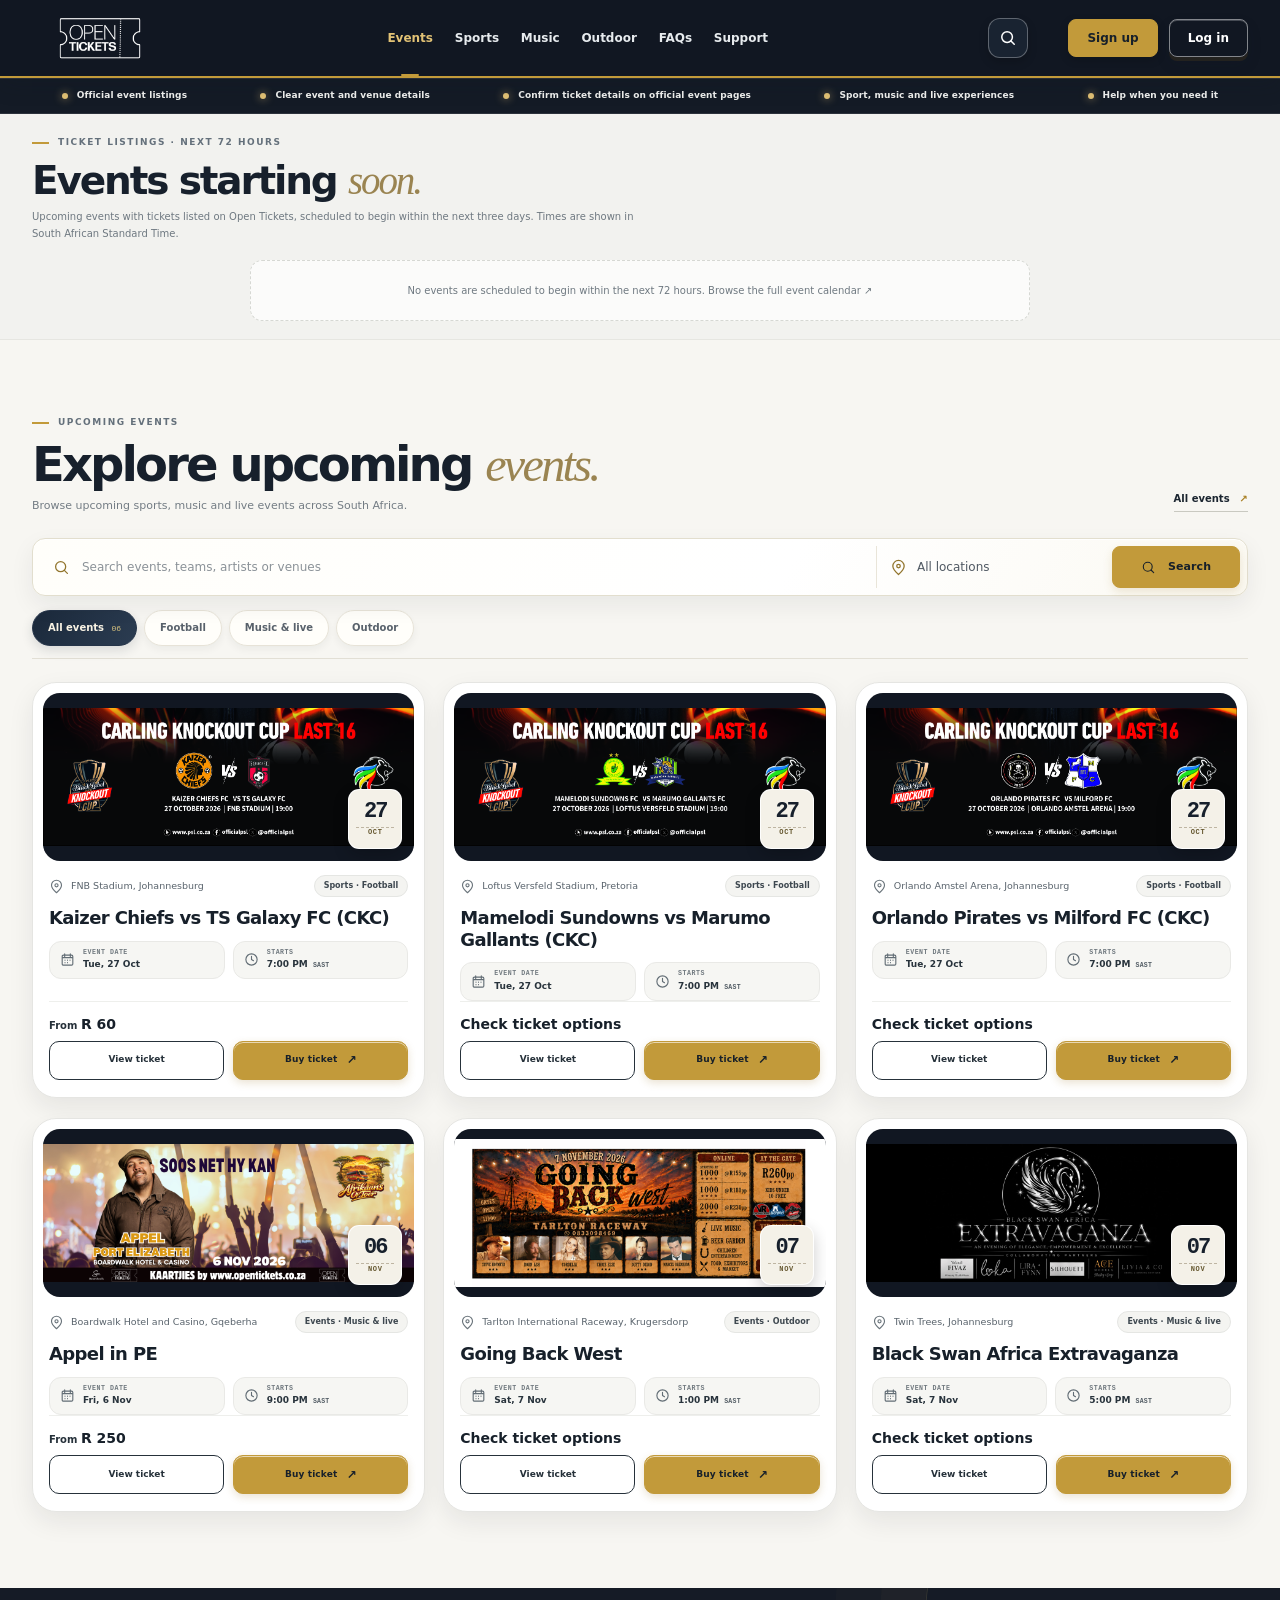
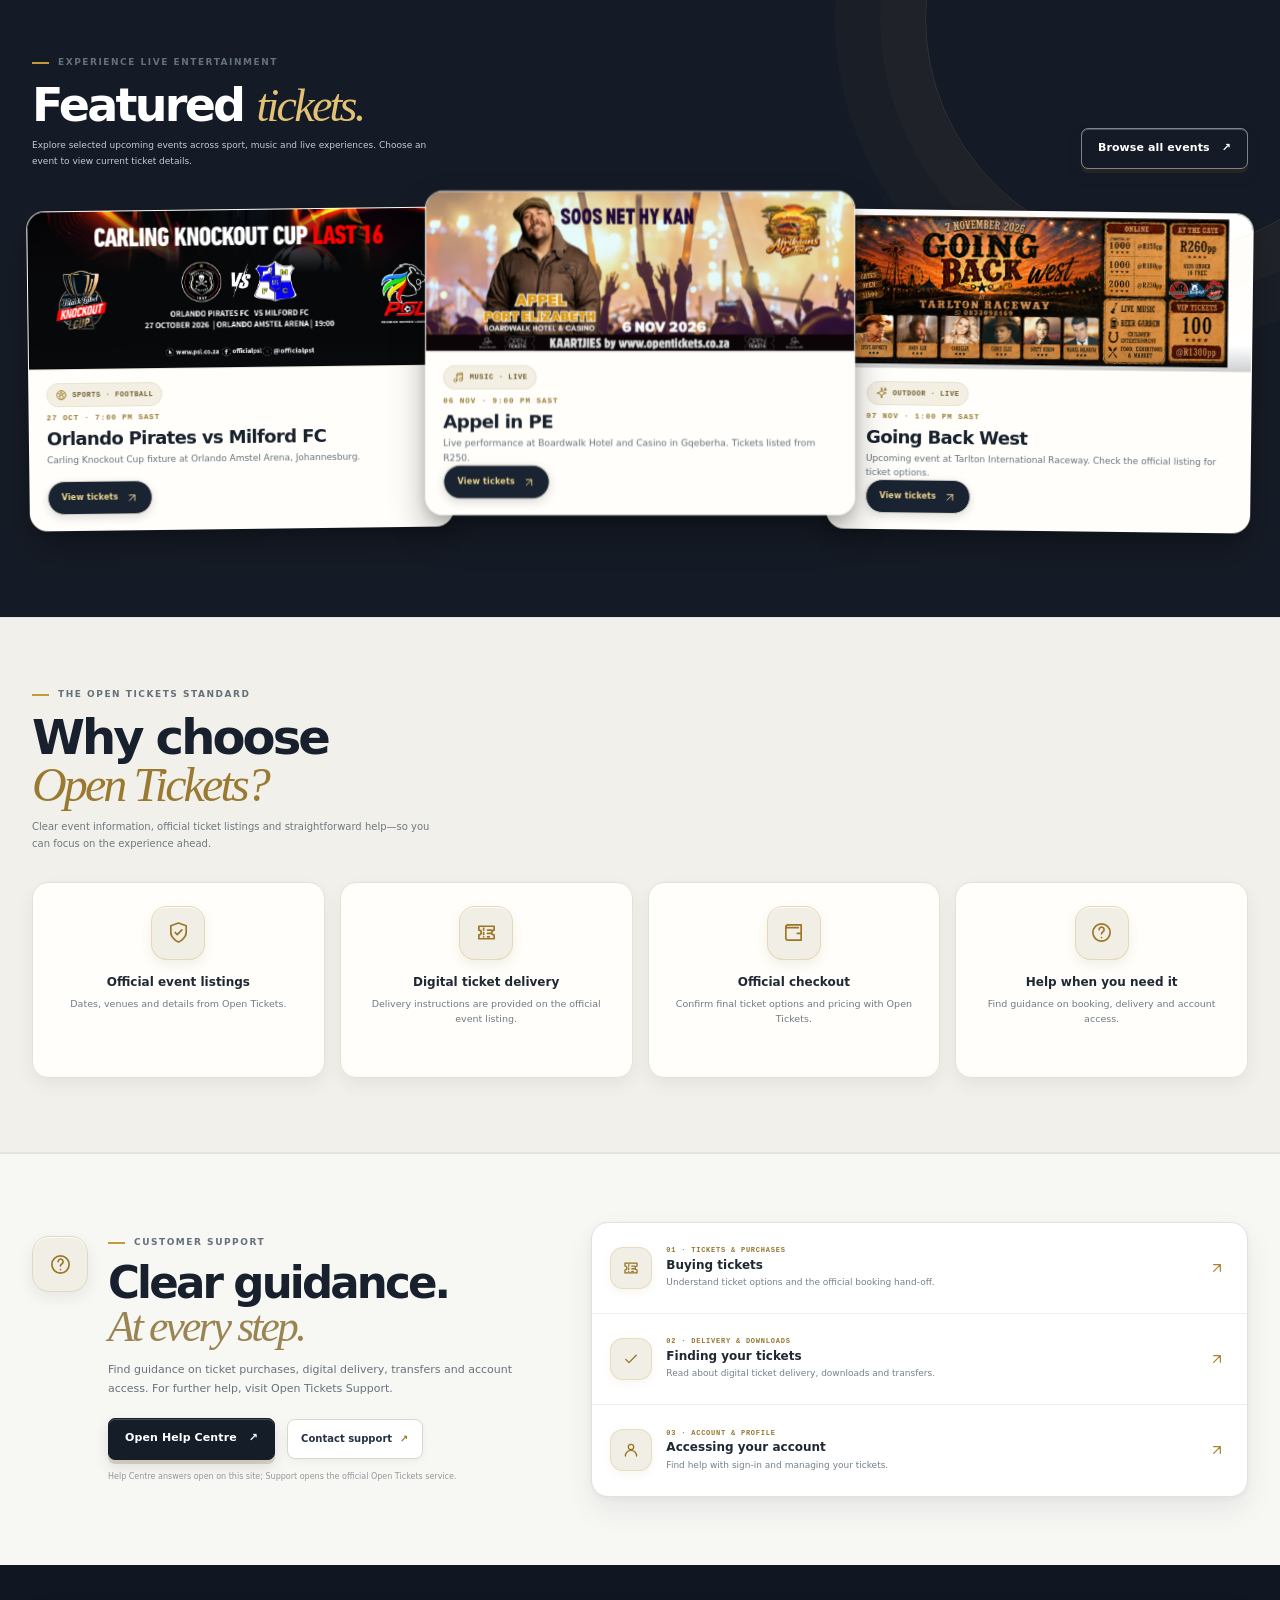
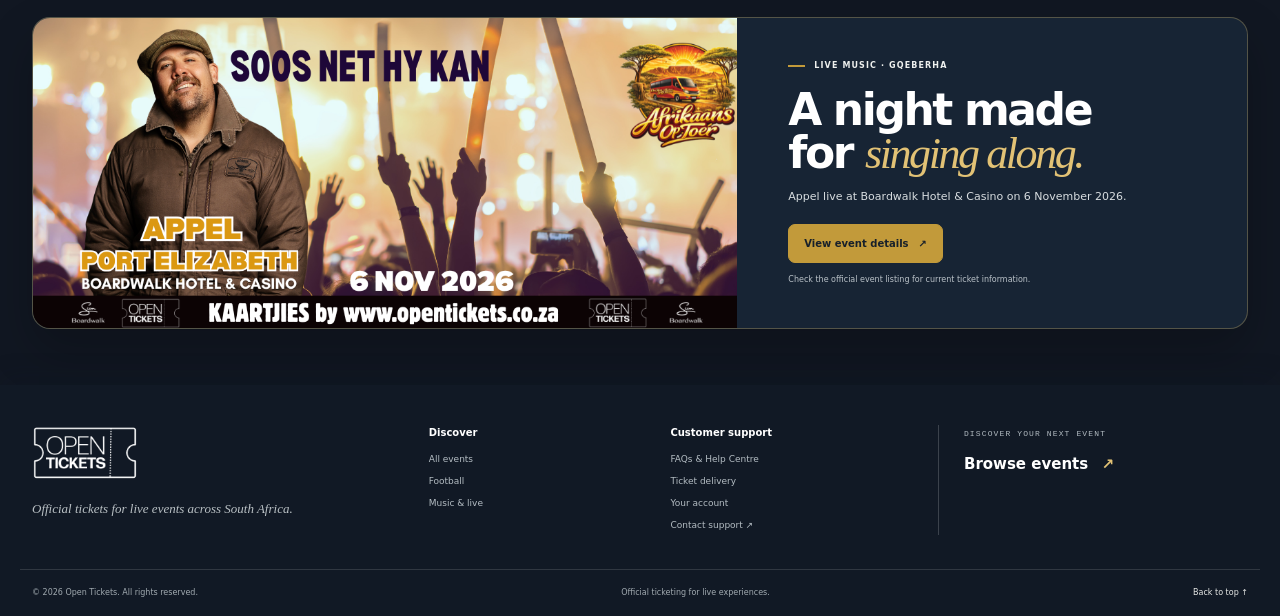
==== commit 7bfb2245: "Add files via upload" ====
--- a/index.html
+++ b/index.html
@@ -16,13 +16,12 @@
   <header class="site-header" id="siteHeader">
     <div class="container header-inner">
       <a class="brand brand-light" href="index.html" aria-label="Open Tickets home">
-        <span class="brand-mark" aria-hidden="true"><svg class="icon"><use href="assets/icons.svg#icon-ticket"></use></svg></span>
-        <span class="brand-word"><b>open</b><em>tickets</em></span>
+        <img class="header-brand-logo" src="assets/open-tickets-logo.png" alt="" aria-hidden="true">
       </a>
       <nav class="primary-nav" id="primaryNav" aria-label="Main navigation">
         <a class="nav-link active" aria-current="page" href="events.html">Events</a><a class="nav-link" href="events.html?category=football">Sports</a><a class="nav-link" href="events.html?category=music">Music</a><a class="nav-link" href="events.html?category=outdoor">Outdoor</a><a class="nav-link" href="faq.html">FAQs</a><a class="nav-link" href="https://opentickets.co.za/support">Support</a>
-      </nav>
-      <a class="desktop-header-search" href="search.html" aria-label="Search events"><svg class="icon" aria-hidden="true"><use href="assets/icons.svg#icon-search"></use></svg></a><div class="header-actions"><a class="header-login" href="https://opentickets.co.za/bookings">My account</a><a class="header-signup" href="events.html">Browse events</a></div>
+      <a class="nav-link mobile-auth-link mobile-auth-signup" href="https://www.opentickets.co.za/faq/account-profile" aria-label="Sign up: learn how to create an Open Tickets account">Sign up</a><a class="nav-link mobile-auth-link mobile-auth-login" href="https://opentickets.co.za/login">Log in</a></nav>
+      <a class="desktop-header-search" href="search.html" aria-label="Search events"><svg class="icon" aria-hidden="true"><use href="assets/icons.svg#icon-search"></use></svg></a><div class="header-actions"><a class="header-signup" href="https://www.opentickets.co.za/faq/account-profile" aria-label="Sign up: learn how to create an Open Tickets account">Sign up</a><a class="header-login" href="https://opentickets.co.za/login">Log in</a></div>
       <a class="mobile-header-search" href="search.html" aria-label="Search events"><svg class="icon" aria-hidden="true"><use href="assets/icons.svg#icon-search"></use></svg></a>
       <button class="nav-toggle" aria-label="Open navigation" aria-expanded="false" aria-controls="primaryNav"><span></span><span></span><span></span></button>
     </div>
@@ -77,8 +76,13 @@
         </div>
         <div class="ticket-carousel" id="nearTermCarousel" aria-label="Upcoming event tickets">
           <div class="near-term-grid ticket-carousel-stage" id="nearTermGrid" role="region" aria-roledescription="carousel" aria-label="Upcoming event ticket carousel" aria-describedby="nearTermCarouselInstructions" tabindex="0" aria-live="off"></div>
+          <div class="ticket-carousel-footer" role="group" aria-label="Ticket carousel controls">
+            <button class="ticket-carousel-arrow ticket-carousel-prev" id="nearTermPrev" type="button" aria-label="Previous event card">‹</button>
+            <button class="ticket-carousel-arrow ticket-carousel-next" id="nearTermNext" type="button" aria-label="Next event card">›</button>
+            <span class="ticket-carousel-hint">SWIPE · DRAG · OR PICK A CARD</span>
+          </div>
           <span class="ticket-carousel-status" id="nearTermCarouselStatus" aria-live="polite" aria-atomic="true"></span>
-          <span class="ticket-carousel-instructions" id="nearTermCarouselInstructions">Swipe or drag horizontally to browse. You can also use the left and right arrow keys.</span>
+          <span class="ticket-carousel-instructions" id="nearTermCarouselInstructions">Swipe or drag horizontally to browse, select a side card, use the arrow controls, or use the left and right arrow keys.</span>
         </div>
       </div>
     </section>
@@ -120,18 +124,18 @@
           </details>
           <div class="featured-tickets-intro"><a class="btn btn-outline-light" href="events.html">Browse all events <span>↗</span></a></div>
         </div>
-        <div class="experience-ticket-grid">
+        <div class="experience-ticket-grid" role="region" aria-label="Featured events. Swipe or scroll horizontally to browse." tabindex="0">
           <article class="experience-ticket">
-            <a class="experience-ticket-image" href="event.html?id=orlando" aria-label="View Orlando Pirates vs Milford FC details"><img src="assets/orlando-pirates-vs-milford.jpg" alt="Orlando Pirates vs Milford FC event banner"><span class="experience-ticket-category"><svg class="icon"><use href="assets/icons.svg#icon-football"></use></svg> SPORTS · FOOTBALL</span></a>
-            <div class="experience-ticket-copy"><span class="experience-ticket-date">27 OCT · 7:00 PM SAST</span><details class="mobile-description-disclosure" data-mobile-collapse open><summary><h3>Orlando Pirates vs Milford FC</h3></summary><p class="mobile-description-copy">Carling Knockout Cup fixture at Orlando Amstel Arena, Johannesburg.</p></details><a href="event.html?id=orlando" class="experience-ticket-link">View tickets <svg class="icon"><use href="assets/icons.svg#icon-arrow"></use></svg></a></div>
+            <a class="experience-ticket-image" href="event.html?id=orlando" aria-label="View Orlando Pirates vs Milford FC details"><img src="assets/orlando-pirates-vs-milford.jpg" alt="Orlando Pirates vs Milford FC event banner"></a>
+            <div class="experience-ticket-copy"><span class="experience-ticket-category"><svg class="icon"><use href="assets/icons.svg#icon-football"></use></svg> SPORTS · FOOTBALL</span><span class="experience-ticket-date">27 OCT · 7:00 PM SAST</span><details class="mobile-description-disclosure" data-mobile-collapse open><summary><h3>Orlando Pirates vs Milford FC</h3></summary><p class="mobile-description-copy">Carling Knockout Cup fixture at Orlando Amstel Arena, Johannesburg.</p></details><a href="event.html?id=orlando" class="experience-ticket-link">View tickets <svg class="icon"><use href="assets/icons.svg#icon-arrow"></use></svg></a></div>
           </article>
           <article class="experience-ticket">
-            <a class="experience-ticket-image" href="event.html?id=appel" aria-label="View Appel in PE details"><img src="assets/appel-in-pe.png" alt="Appel in PE event banner"><span class="experience-ticket-category"><svg class="icon"><use href="assets/icons.svg#icon-music"></use></svg> MUSIC · LIVE</span></a>
-            <div class="experience-ticket-copy"><span class="experience-ticket-date">06 NOV · 9:00 PM SAST</span><details class="mobile-description-disclosure" data-mobile-collapse open><summary><h3>Appel in PE</h3></summary><p class="mobile-description-copy">Live performance at Boardwalk Hotel and Casino in Gqeberha. Tickets listed from R250.</p></details><a href="event.html?id=appel" class="experience-ticket-link">View tickets <svg class="icon"><use href="assets/icons.svg#icon-arrow"></use></svg></a></div>
+            <a class="experience-ticket-image" href="event.html?id=appel" aria-label="View Appel in PE details"><img src="assets/appel-in-pe.png" alt="Appel in PE event banner"></a>
+            <div class="experience-ticket-copy"><span class="experience-ticket-category"><svg class="icon"><use href="assets/icons.svg#icon-music"></use></svg> MUSIC · LIVE</span><span class="experience-ticket-date">06 NOV · 9:00 PM SAST</span><details class="mobile-description-disclosure" data-mobile-collapse open><summary><h3>Appel in PE</h3></summary><p class="mobile-description-copy">Live performance at Boardwalk Hotel and Casino in Gqeberha. Tickets listed from R250.</p></details><a href="event.html?id=appel" class="experience-ticket-link">View tickets <svg class="icon"><use href="assets/icons.svg#icon-arrow"></use></svg></a></div>
           </article>
           <article class="experience-ticket">
-            <a class="experience-ticket-image" href="event.html?id=going-west" aria-label="View Going Back West details"><img src="assets/going-back-west.png" alt="Going Back West event banner"><span class="experience-ticket-category"><svg class="icon"><use href="assets/icons.svg#icon-spark"></use></svg> OUTDOOR · LIVE</span></a>
-            <div class="experience-ticket-copy"><span class="experience-ticket-date">07 NOV · 1:00 PM SAST</span><details class="mobile-description-disclosure" data-mobile-collapse open><summary><h3>Going Back West</h3></summary><p class="mobile-description-copy">Upcoming event at Tarlton International Raceway. Check the official listing for ticket options.</p></details><a href="event.html?id=going-west" class="experience-ticket-link">View tickets <svg class="icon"><use href="assets/icons.svg#icon-arrow"></use></svg></a></div>
+            <a class="experience-ticket-image" href="event.html?id=going-west" aria-label="View Going Back West details"><img src="assets/going-back-west.png" alt="Going Back West event banner"></a>
+            <div class="experience-ticket-copy"><span class="experience-ticket-category"><svg class="icon"><use href="assets/icons.svg#icon-spark"></use></svg> OUTDOOR · LIVE</span><span class="experience-ticket-date">07 NOV · 1:00 PM SAST</span><details class="mobile-description-disclosure" data-mobile-collapse open><summary><h3>Going Back West</h3></summary><p class="mobile-description-copy">Upcoming event at Tarlton International Raceway. Check the official listing for ticket options.</p></details><a href="event.html?id=going-west" class="experience-ticket-link">View tickets <svg class="icon"><use href="assets/icons.svg#icon-arrow"></use></svg></a></div>
           </article>
         </div>
       </div>
@@ -173,13 +177,28 @@
         </nav>
       </div>
     </section>
+
+    <section class="concert-feature-band" aria-labelledby="concertFeatureTitle">
+      <div class="container">
+        <div class="concert-feature-panel">
+          <img class="concert-feature-image" src="assets/hero-appel-event.png" alt="Appel concert banner for Port Elizabeth on 6 November 2026" loading="lazy">
+          <div class="concert-feature-copy">
+            <div class="eyebrow"><span class="eyebrow-mark"></span> LIVE MUSIC · GQEBERHA</div>
+            <h2 id="concertFeatureTitle">A night made<br>for <em>singing along.</em></h2>
+            <p>Appel live at Boardwalk Hotel &amp; Casino on 6 November 2026.</p>
+            <a class="concert-feature-link" href="event.html?id=appel">View event details <span aria-hidden="true">↗</span></a>
+            <small>Check the official event listing for current ticket information.</small>
+          </div>
+        </div>
+      </div>
+    </section>
   </main>
 
   <nav class="mobile-bottom-nav" aria-label="Mobile navigation">
     <a class="bottom-nav-link active" href="index.html" aria-current="page"><svg class="icon"><use href="assets/icons.svg#icon-home"></use></svg><span>Home</span></a>
     <a class="bottom-nav-link" href="events.html" ><svg class="icon"><use href="assets/icons.svg#icon-calendar"></use></svg><span>Events</span></a>
     <a class="bottom-nav-link" href="https://opentickets.co.za/bookings"><svg class="icon"><use href="assets/icons.svg#icon-wallet"></use></svg><span>Tickets</span></a>
-    <a class="bottom-nav-link" href="https://opentickets.co.za/bookings" aria-label="Your Open Tickets profile"><svg class="icon"><use href="assets/icons.svg#icon-account"></use></svg><span>Profile</span></a>
+    <a class="bottom-nav-link" href="https://www.opentickets.co.za/faq/account-profile" aria-label="Open Tickets account and profile guidance"><svg class="icon"><use href="assets/icons.svg#icon-account"></use></svg><span>Profile</span></a>
   </nav>
 
   <footer class="site-footer">
--- a/css/styles.css
+++ b/css/styles.css
@@ -1,7 +1,7 @@
 @charset "UTF-8";
-:root{--ink:#111827;--ink-2:#1b2433;--gold:#c29a3a;--gold-dark:#a77e21;--gold-pale:#f6f0df;--paper:#f6f6f4;--white:#fff;--muted:#6d7681;--muted-2:#959ca4;--line:#e4e5e2;--radius:12px;--shadow:0 8px 22px rgba(20,27,38,.10);--shadow-hover:0 16px 34px rgba(20,27,38,.16);--body:Inter,ui-sans-serif,system-ui,-apple-system,"Segoe UI",sans-serif;--mono:"SFMono-Regular",Consolas,"Liberation Mono",monospace}
+:root{--ink:#111827;--ink-2:#1b2433;--navy:#111722;--navy-2:#192331;--gold:#c29a3a;--gold-dark:#a77e21;--gold-pale:#f6f0df;--paper:#f7f6f2;--white:#fffefa;--muted:#6d7681;--muted-2:#959ca4;--line:#e4e1d9;--focus-ring:#c29a3a;--radius:12px;--radius-card:16px;--shadow:0 8px 22px rgba(20,27,38,.10);--shadow-hover:0 16px 34px rgba(20,27,38,.16);--body:Inter,ui-sans-serif,system-ui,-apple-system,"Segoe UI",sans-serif;--display:Georgia,"Times New Roman",serif;--mono:"SFMono-Regular",Consolas,"Liberation Mono",monospace}
 *{box-sizing:border-box}html{scroll-behavior:smooth;scroll-padding-top:90px}body{margin:0;background:var(--paper);color:var(--ink);font-family:var(--body);font-size:14px;line-height:1.55;-webkit-font-smoothing:antialiased}a{color:inherit;text-decoration:none}button,input,select{font:inherit}button{cursor:pointer}img{max-width:100%;display:block}::selection{background:#ecdba9;color:#111827}.container{max-width:1240px}.icon{width:18px;height:18px;fill:none;stroke:currentColor;stroke-width:1.75;stroke-linecap:round;stroke-linejoin:round;flex:0 0 auto}.mobile-bottom-nav{display:none}
-.announcement{display:none}.site-header{height:78px;position:sticky;top:0;z-index:1040;background:rgba(255,255,255,.97);border-bottom:1px solid rgba(15,22,32,.07);box-shadow:0 2px 12px rgba(17,24,39,.04);backdrop-filter:blur(14px);transition:height .22s,box-shadow .22s}.site-header.scrolled{height:68px;box-shadow:0 7px 20px rgba(17,24,39,.09)}.header-inner{height:100%;display:flex;align-items:center;gap:clamp(20px,3.2vw,54px)}.brand{display:inline-flex;align-items:center;gap:7px;flex:0 0 auto}.brand-mark{width:42px;height:34px;display:grid;place-items:center;color:var(--gold);transform:rotate(-9deg)}.brand-mark svg{width:40px;height:33px}.brand-mark .icon{stroke-width:1.6}.brand-word{display:flex;flex-direction:column;line-height:.83;letter-spacing:-.075em;font-size:28px;font-weight:850}.brand-word b{font-weight:850;color:#111827}.brand-word em{font-style:normal;color:var(--gold);font-weight:700;font-size:24px;letter-spacing:-.06em;margin-top:3px}.primary-nav{display:flex;align-items:center;gap:clamp(18px,3vw,45px);margin:0 auto}.nav-link{position:relative;color:#242b34;font-size:13px;font-weight:650;white-space:nowrap;transition:color .18s}.nav-link:hover,.nav-link.active{color:var(--gold-dark)}.nav-link.active:after{content:"";position:absolute;left:50%;bottom:-29px;width:18px;height:2px;background:var(--gold);transform:translateX(-50%);border-radius:5px}.header-actions{display:flex;align-items:center;gap:11px;flex:0 0 auto}.header-login,.header-signup{height:38px;padding:0 18px;display:inline-flex;align-items:center;justify-content:center;border-radius:8px;font-size:12px;font-weight:700;white-space:nowrap;transition:all .2s}.header-login{border:1px solid #d4c99d;background:white;color:#202733}.header-login:hover{border-color:var(--gold);background:#fffaf0}.header-signup{background:var(--gold);border:1px solid var(--gold);color:#17202a;box-shadow:0 3px 8px rgba(194,154,58,.15)}.header-signup:hover{background:#d4b76b;border-color:#d4b76b;color:#17202a;transform:translateY(-1px)}.nav-toggle{display:none;border:0;background:transparent;padding:8px}.nav-toggle span{display:block;width:23px;height:2px;background:#17202b;margin:5px;border-radius:3px}
+.announcement{display:none}.site-header{height:78px;position:sticky;top:0;z-index:1040;background:rgba(255,255,255,.97);border-bottom:1px solid rgba(15,22,32,.07);box-shadow:0 2px 12px rgba(17,24,39,.04);backdrop-filter:blur(14px);transition:height .22s,box-shadow .22s}.site-header.scrolled{height:68px;box-shadow:0 7px 20px rgba(17,24,39,.09)}.header-inner{height:100%;display:flex;align-items:center;gap:clamp(20px,3.2vw,54px)}.brand{display:inline-flex;align-items:center;gap:7px;flex:0 0 auto}.header-brand-logo{display:block;width:136px;max-height:44px;height:auto;object-fit:contain;filter:brightness(0) saturate(100%) invert(9%) sepia(15%) saturate(1500%) hue-rotate(179deg) brightness(90%) contrast(93%);transition:width .22s}.site-header.scrolled .header-brand-logo{width:127px}.primary-nav{display:flex;align-items:center;gap:clamp(18px,3vw,45px);margin:0 auto}.nav-link{position:relative;color:#242b34;font-size:13px;font-weight:650;white-space:nowrap;transition:color .18s}.nav-link:hover,.nav-link.active{color:var(--gold-dark)}.nav-link.active:after{content:"";position:absolute;left:50%;bottom:-29px;width:18px;height:2px;background:var(--gold);transform:translateX(-50%);border-radius:5px}.header-actions{display:flex;align-items:center;gap:11px;flex:0 0 auto}.header-login,.header-signup{height:38px;padding:0 18px;display:inline-flex;align-items:center;justify-content:center;border-radius:8px;font-size:12px;font-weight:700;white-space:nowrap;transition:all .2s}.header-login{border:1px solid #d4c99d;background:white;color:#202733}.header-login:hover{border-color:var(--gold);background:#fffaf0}.header-signup{background:var(--gold);border:1px solid var(--gold);color:#17202a;box-shadow:0 3px 8px rgba(194,154,58,.15)}.header-signup:hover{background:#d4b76b;border-color:#d4b76b;color:#17202a;transform:translateY(-1px)}.nav-toggle{display:none;border:0;background:transparent;padding:8px}.nav-toggle span{display:block;width:23px;height:2px;background:#17202b;margin:5px;border-radius:3px}
 /* Home hero: high-energy arena imagery with a restrained, premium ticketing palette. */
 .hero-wrap{background:#111722;color:#fff;padding:16px 0 0;overflow:hidden}.hero-shell{max-width:1370px}.hero-visual{height:clamp(350px,36vw,455px);max-height:470px;min-height:335px;position:relative;overflow:hidden;border-radius:12px;background:#10151e;box-shadow:0 18px 38px rgba(0,0,0,.18)}.hero-image{position:absolute;inset:0;width:100%;height:100%;object-fit:cover;object-position:center 49%;transition:transform 1s ease}.hero-visual:hover .hero-image{transform:scale(1.02)}.hero-shade{position:absolute;inset:0;background:linear-gradient(90deg,rgba(8,12,20,.92) 0%,rgba(8,12,20,.75) 32%,rgba(8,12,20,.12) 76%),linear-gradient(0deg,rgba(8,12,20,.53),transparent 44%)}.hero-gridlines{position:absolute;inset:0;opacity:.12;background-image:linear-gradient(90deg,transparent 49.9%,rgba(255,255,255,.25) 50%,transparent 50.1%),linear-gradient(rgba(255,255,255,.14) 1px,transparent 1px);background-size:132px 100%,100% 82px;mask-image:linear-gradient(90deg,#000,transparent 76%)}.hero-content{position:absolute;top:49%;left:clamp(30px,6.5vw,91px);transform:translateY(-49%);max-width:540px;z-index:2;animation:rise-in .7s both}.eyebrow{display:flex;align-items:center;gap:9px;color:#64707b;font-size:9px;font-weight:750;letter-spacing:.17em;text-transform:uppercase}.eyebrow-mark{width:17px;height:2px;background:var(--gold);display:inline-block}.hero-content .eyebrow,.faq-hero .eyebrow,.experience-copy .eyebrow,.faq-bottom-cta .eyebrow,.event-cover-content .eyebrow,.related-section .eyebrow{color:#e1e5e6}.hero-content h1,.page-intro h1,.search-page-head h1,.faq-hero h1{font-size:clamp(54px,7vw,88px);line-height:.9;letter-spacing:-.07em;font-weight:850;margin:24px 0 18px;max-width:570px}.hero-content h1 span,.page-intro h1 em,.search-page-head h1 em,.faq-hero h1 em{color:#e2c275;font-style:normal}.hero-content p{color:#d4d8db;font-size:14px;line-height:1.7;max-width:390px;margin-bottom:24px}.hero-actions{display:flex;align-items:center;gap:20px}.btn{border-radius:7px;font-size:11px;font-weight:750;padding:11px 16px;letter-spacing:.01em;transition:transform .2s,background .2s,box-shadow .2s;display:inline-flex;align-items:center;justify-content:center;gap:12px}.btn:hover{transform:translateY(-2px)}.btn-gold{background:var(--gold);color:#17202a;border:1px solid var(--gold);box-shadow:0 5px 12px rgba(194,154,58,.15)}.btn-gold:hover{background:#d2b45f;color:#17202a;border-color:#d2b45f;box-shadow:0 8px 20px rgba(194,154,58,.22)}.btn-lime{background:var(--gold);color:#fff;border:1px solid var(--gold)}.btn-lime:hover{background:var(--gold-dark);color:#fff;border-color:var(--gold-dark)}.btn-dark{background:#151d29;color:white;border:1px solid #151d29}.btn-dark:hover{background:#252f40;color:white}.btn-outline-light{border:1px solid rgba(255,255,255,.46);color:white;background:transparent}.btn-outline-light:hover{background:rgba(255,255,255,.08);color:white}.hero-text-link{font-size:11px;color:#fff}.hero-text-link span{color:#e2c275;padding-left:7px}.hero-proof{display:flex;align-items:center;gap:10px;color:#c1c8cd;font-size:10px;margin-top:26px}.hero-proof b{color:#fff}.proof-icon{width:26px;height:26px;border:1px solid rgba(226,194,117,.55);border-radius:50%;display:grid;place-items:center;color:#e2c275}.proof-icon .icon{width:15px;height:15px}.avatar-stack{display:flex}.avatar-stack span{width:23px;height:23px;border:2px solid #121821;background:#9d6bdf;border-radius:50%;display:grid;place-items:center;margin-right:-6px;font-size:9px;color:white}.avatar-stack span:nth-child(2){background:#c89f48}.avatar-stack span:nth-child(3){background:#7f9877}.hero-side-label{position:absolute;right:26px;top:34px;z-index:2;writing-mode:vertical-rl;font:8px var(--mono);letter-spacing:.2em;color:rgba(255,255,255,.7);display:flex;align-items:center;gap:9px}.side-line{height:37px;width:1px;background:#e2c275}.hero-float-card{position:absolute;z-index:3;right:9%;bottom:14%;width:197px;padding:15px;background:rgba(15,21,29,.8);border:1px solid rgba(255,255,255,.29);backdrop-filter:blur(15px);border-radius:8px;box-shadow:0 15px 42px rgba(0,0,0,.3);transform:rotate(2deg);animation:floaty 5s ease-in-out infinite}.float-card-top,.float-card-bottom{display:flex;align-items:center;justify-content:space-between}.mini-live{display:flex;align-items:center;gap:6px;color:#edf0ee;font-size:8px;letter-spacing:.12em}.mini-live i{width:5px;height:5px;border-radius:50%;background:#d9bd73;box-shadow:0 0 7px #e0c276}.float-arrow{color:#e5c677}.float-event-name{font-size:23px;line-height:.98;letter-spacing:-.055em;font-weight:850;padding:20px 0}.float-card-bottom{border-top:1px solid rgba(255,255,255,.18);padding-top:9px;color:#d4d8d9;font-size:8px;line-height:1.4}.float-ticket-icon{color:#e2c275;font-size:22px;display:grid;place-items:center}.float-ticket-icon .icon{width:22px;height:22px}.hero-pagination{position:absolute;left:clamp(30px,6.5vw,91px);bottom:23px;display:flex;gap:8px;align-items:center;z-index:2}.hero-dot{width:6px;height:6px;border:0;border-radius:20px;background:rgba(255,255,255,.45);padding:0;transition:width .2s,background .2s}.hero-dot.active{width:24px;background:#e2c275}.hero-pagination span{font:9px var(--mono);color:#e6e8e7;margin-left:8px}.hero-pagination i{color:#e2c275;font-style:normal}.hero-next{position:absolute;z-index:2;right:22px;bottom:17px;width:35px;height:35px;border-radius:50%;border:1px solid rgba(255,255,255,.5);color:white;background:rgba(0,0,0,.18);font-size:17px;transition:all .2s}.hero-next:hover{background:#e2c275;color:#111;border-color:#e2c275;transform:rotate(45deg)}.hero-bottom{display:flex;justify-content:space-between;align-items:center;height:48px;color:#bbc2c7;font:8px var(--mono);letter-spacing:.14em}.scroll-cue{display:flex;align-items:center;gap:9px}.scroll-cue span{width:20px;height:1px;background:#e2c275}.hero-bottom-note{font:italic 12px Georgia,serif;color:#e4e7e7;letter-spacing:0}.hero-index{color:#e5e9e8}.hero-index i{color:#e2c275;font-style:normal;margin:0 5px}.hero-visual.slide-next .hero-image{animation:slide-soft .65s ease}.hero-visual.slide-next .hero-content{animation:rise-in .55s both}@keyframes rise-in{from{opacity:0;transform:translateY(calc(-49% + 18px))}to{opacity:1;transform:translateY(-49%)}}@keyframes floaty{50%{transform:translateY(-7px) rotate(1deg)}}@keyframes slide-soft{0%{opacity:.5;transform:scale(1.04)}100%{opacity:1;transform:scale(1)}}@keyframes pulse{50%{opacity:.6}}
 
@@ -69,9 +69,9 @@
 .events-section .quick-note-tail{margin-left:auto;font:italic 11px Georgia,serif}
 
 /* Premium ticket action treatment for the event cards. */
-.event-card-cta{position:relative;min-width:116px;height:34px;padding:0 10px 0 14px;gap:9px;border:1px solid #b88e2d;border-radius:8px;background:linear-gradient(135deg,#efd98e 0%,#d0a947 52%,#bd9132 100%);color:#18202a;font-size:9px;font-weight:820;letter-spacing:.015em;box-shadow:inset 0 1px 0 rgba(255,255,255,.62),0 3px 8px rgba(149,112,29,.2);transition:all .22s}
+.event-card-cta{position:relative;min-width:116px;height:34px;padding:0 10px 0 14px;gap:9px;border:1px solid #b88e2d;border-radius:8px;background:#c29a3a;color:#18202a;font-size:9px;font-weight:820;letter-spacing:.015em;box-shadow:inset 0 1px 0 rgba(255,255,255,.62),0 3px 8px rgba(149,112,29,.2);transition:all .22s}
 .event-card-cta span{width:19px;height:19px;display:grid;place-items:center;border:1px solid rgba(23,31,41,.2);border-radius:50%;background:rgba(255,255,255,.28);font-size:12px;line-height:1;transition:transform .22s,background .22s}
-.event-card-cta:hover{transform:translateY(-2px);border-color:#d2b45f;background:linear-gradient(135deg,#202a38,#111822);color:#f1d37e;box-shadow:0 7px 15px rgba(13,20,29,.22)}
+.event-card-cta:hover{transform:translateY(-2px);border-color:#d2b45f;background:#172434;color:#f1d37e;box-shadow:0 7px 15px rgba(13,20,29,.22)}
 .event-card-cta:hover span{transform:translate(1px,-1px);background:rgba(226,194,117,.18)}
 @media(max-width:767px){.hero-event-ticker{height:44px}.hero-event-ticker-group{gap:14px;padding-right:14px}.hero-ticker-item{gap:7px}.ticker-event-title{font-size:9px}.ticker-event-meta{font-size:6px}.ticker-star{padding-left:7px}.events-section .home-search-area{margin-bottom:14px}.events-section .home-search-form{gap:4px;padding:5px}.events-section .quick-search-note{flex-wrap:nowrap;overflow-x:auto;white-space:nowrap;scrollbar-width:none}.events-section .quick-search-note::-webkit-scrollbar{display:none}.events-section .quick-search-note .category-label{font-size:7px}.events-section .quick-category-link{min-height:33px;padding:3px 9px 3px 4px;font-size:8px}.events-section .quick-category-link img{width:23px;height:23px}.event-card-cta{min-width:108px;height:32px}}
 @media(prefers-reduced-motion:reduce){.hero-event-ticker-track{animation:none;transform:none}.hero-event-ticker-window{overflow-x:auto;mask-image:none}.hero-event-ticker-group[aria-hidden="true"]{display:none}}
@@ -118,7 +118,7 @@
 /* Scan-friendly date flags and image treatment for both home and search event cards. */
 .event-card{border-radius:13px;border-color:#e1e0da;box-shadow:0 5px 15px rgba(19,27,39,.055);transition:transform .25s,box-shadow .25s,border-color .25s}
 .event-card-media{margin:6px 6px 0;height:clamp(158px,17vw,205px);border-radius:9px}
-.event-date-stamp{position:absolute;z-index:2;top:10px;left:10px;width:42px;height:47px;display:flex;flex-direction:column;align-items:center;justify-content:center;border:1px solid rgba(255,255,255,.82);border-radius:7px;background:linear-gradient(150deg,#fff9e9,#ecdba9);color:#17202a;box-shadow:0 4px 12px rgba(0,0,0,.18)}
+.event-date-stamp{position:absolute;z-index:2;top:10px;left:10px;width:42px;height:47px;display:flex;flex-direction:column;align-items:center;justify-content:center;border:1px solid rgba(255,255,255,.82);border-radius:7px;background:#f4f0e5;color:#17202a;box-shadow:0 4px 12px rgba(0,0,0,.18)}
 .event-date-stamp b{font:800 19px/.95 var(--mono);letter-spacing:-.08em}
 .event-date-stamp small{margin-top:3px;color:#8d6b1e;font:750 7px/1 var(--mono);letter-spacing:.08em}
 .event-chip{top:10px;right:10px;padding:5px 8px;background:rgba(20,27,38,.84);color:#f0e5c4;border:1px solid rgba(255,255,255,.14);font-size:7px;backdrop-filter:blur(10px)}
@@ -144,15 +144,15 @@
 .hero-event-meta{display:flex;align-items:flex-start;flex-direction:column;gap:7px;margin:0}
 .hero-event-meta>span{display:flex;align-items:center;gap:7px;color:#39444d;font-size:8px;font-weight:700;white-space:normal}
 .hero-event-meta .icon{width:13px;height:13px;color:#a07b29;stroke:#a07b29}
-.hero-ticket-perforation{position:absolute;z-index:2;top:18px;bottom:18px;right:207px;width:1px;background:repeating-linear-gradient(to bottom,rgba(141,112,44,.55) 0 4px,transparent 4px 9px)}
+.hero-ticket-perforation{position:absolute;z-index:2;top:18px;bottom:18px;right:207px;width:1px;background:transparent;border-left:1px dashed rgba(141,112,44,.55)}
 .hero-ticket-notch{position:absolute;z-index:3;top:50%;width:25px;height:25px;border:1px solid rgba(194,154,58,.55);border-radius:50%;background:#151b26;transform:translateY(-50%);box-shadow:inset 0 0 0 4px rgba(21,27,38,.7)}
 .hero-ticket-notch-left{left:-13px}.hero-ticket-notch-right{right:-13px}
 .hero-ticket-stub{min-width:0;display:flex;flex-direction:column;align-items:center;justify-content:center;text-align:center}
 .hero-stub-kicker{color:#8c6b22;font:750 7px var(--mono);letter-spacing:.14em}
 .hero-ticket-stub>strong{display:block;margin:7px 0 0;color:#17202a;font:850 29px/1 var(--mono);letter-spacing:-.08em;white-space:nowrap}#heroPrice{color:#8b691d}
 .hero-ticket-stub>small{min-height:23px;margin-top:5px;color:#7b776c;font-size:7px;line-height:1.35}
-.hero-ticket-cta{width:100%;min-height:36px;margin-top:10px;padding:0 9px;display:flex;align-items:center;justify-content:center;gap:8px;border:1px solid #ad852c;border-radius:7px;background:linear-gradient(135deg,#eed88e,#c29a3a);color:#17202a;font-size:9px;font-weight:850;box-shadow:inset 0 1px 0 rgba(255,255,255,.65),0 4px 10px rgba(129,96,27,.18);transition:all .22s}
-.hero-ticket-cta:hover{transform:translateY(-2px);background:linear-gradient(135deg,#1b2433,#111722);color:#f2d47f;border-color:#c29a3a;box-shadow:0 8px 18px rgba(17,23,34,.22)}
+.hero-ticket-cta{width:100%;min-height:36px;margin-top:10px;padding:0 9px;display:flex;align-items:center;justify-content:center;gap:8px;border:1px solid #ad852c;border-radius:7px;background:#c29a3a;color:#17202a;font-size:9px;font-weight:850;box-shadow:inset 0 1px 0 rgba(255,255,255,.65),0 4px 10px rgba(129,96,27,.18);transition:all .22s}
+.hero-ticket-cta:hover{transform:translateY(-2px);background:#172434;color:#f2d47f;border-color:#c29a3a;box-shadow:0 8px 18px rgba(17,23,34,.22)}
 .hero-ticket-cta span{font-size:13px}
 .hero-stub-brand{display:flex;align-items:center;gap:5px;margin-top:12px;color:#8a7134;font:7px var(--mono);letter-spacing:.12em}
 .hero-stub-brand .icon{width:13px;height:13px;color:#a07b29}
@@ -180,7 +180,7 @@
 @keyframes ticket-token-in{from{opacity:0;transform:translateY(calc(-50% + 15px)) scale(.99)}to{opacity:1;transform:translateY(-50%) scale(1)}}
 .hero-visual.slide-next .hero-ticket-token{animation:ticket-token-in .48s cubic-bezier(.2,.75,.25,1) both}
 @media(max-width:1100px){.hero-mini-token-wrap{top:13px;right:14px;width:auto;transform:none}.hero-mini-token-shadow{inset:3px -3px -3px 4px;border-radius:999px}.hero-mini-token{display:flex;align-items:center;gap:9px;padding:6px 9px;border-radius:999px}.hero-mini-token:before,.mini-token-image-link,.mini-token-details{display:none}.mini-token-label{margin:0;gap:7px}.mini-token-next{width:auto;min-height:23px;gap:6px;padding:0 8px;border-radius:999px;font-size:7px}.hero-content.hero-ticket-token{width:82%;max-width:790px}}
-@media(max-width:767px){.hero-visual{height:clamp(430px,122vw,510px);min-height:430px}.hero-content.hero-ticket-token{top:48%;left:12px;right:12px;width:auto;max-width:none;min-height:0;grid-template-columns:minmax(0,1fr);gap:10px;padding:18px 18px 14px;transform:translateY(-48%);border-radius:14px}.hero-ticket-token h1{font-size:clamp(26px,7.7vw,35px);margin-bottom:8px}.hero-ticket-header{margin-bottom:9px}.hero-ticket-token p{font-size:9px;margin-bottom:10px}.hero-event-meta{gap:6px}.hero-event-meta>span{font-size:7px}.hero-ticket-perforation{top:auto;left:17px;right:17px;bottom:91px;width:auto;height:1px;background:repeating-linear-gradient(to right,rgba(141,112,44,.55) 0 4px,transparent 4px 9px)}.hero-ticket-stub{display:grid;grid-template-columns:minmax(0,1fr) auto;grid-template-rows:auto auto;column-gap:10px;row-gap:2px;padding-top:10px;text-align:left}.hero-stub-kicker{grid-column:1;grid-row:1;font-size:6px}.hero-ticket-stub>strong{grid-column:1;grid-row:2;margin:2px 0 0;font-size:22px}.hero-ticket-stub>small{display:none}.hero-ticket-cta{grid-column:2;grid-row:1/3;width:auto;min-width:112px;min-height:36px;margin:0;padding:0 9px;font-size:8px}.hero-stub-brand{display:none}.hero-ticket-notch{width:19px;height:19px}.hero-ticket-notch-left{left:-10px}.hero-ticket-notch-right{right:-10px}.hero-mini-token-wrap{top:8px;right:9px;transform:none}.hero-mini-token{gap:6px;padding:5px 7px}.mini-token-label{gap:5px;font-size:6px}.mini-token-next{min-height:21px;padding:0 7px;font-size:6px}.hero-pagination{left:17px;bottom:12px}.hero-next{right:10px;bottom:7px;width:30px;height:30px}}
+@media(max-width:767px){.hero-visual{height:clamp(430px,122vw,510px);min-height:430px}.hero-content.hero-ticket-token{top:48%;left:12px;right:12px;width:auto;max-width:none;min-height:0;grid-template-columns:minmax(0,1fr);gap:10px;padding:18px 18px 14px;transform:translateY(-48%);border-radius:14px}.hero-ticket-token h1{font-size:clamp(26px,7.7vw,35px);margin-bottom:8px}.hero-ticket-header{margin-bottom:9px}.hero-ticket-token p{font-size:9px;margin-bottom:10px}.hero-event-meta{gap:6px}.hero-event-meta>span{font-size:7px}.hero-ticket-perforation{top:auto;left:17px;right:17px;bottom:91px;width:auto;height:1px;background:transparent;border-top:1px dashed rgba(141,112,44,.55)}.hero-ticket-stub{display:grid;grid-template-columns:minmax(0,1fr) auto;grid-template-rows:auto auto;column-gap:10px;row-gap:2px;padding-top:10px;text-align:left}.hero-stub-kicker{grid-column:1;grid-row:1;font-size:6px}.hero-ticket-stub>strong{grid-column:1;grid-row:2;margin:2px 0 0;font-size:22px}.hero-ticket-stub>small{display:none}.hero-ticket-cta{grid-column:2;grid-row:1/3;width:auto;min-width:112px;min-height:36px;margin:0;padding:0 9px;font-size:8px}.hero-stub-brand{display:none}.hero-ticket-notch{width:19px;height:19px}.hero-ticket-notch-left{left:-10px}.hero-ticket-notch-right{right:-10px}.hero-mini-token-wrap{top:8px;right:9px;transform:none}.hero-mini-token{gap:6px;padding:5px 7px}.mini-token-label{gap:5px;font-size:6px}.mini-token-next{min-height:21px;padding:0 7px;font-size:6px}.hero-pagination{left:17px;bottom:12px}.hero-next{right:10px;bottom:7px;width:30px;height:30px}}
 @media(max-width:420px){.hero-visual{height:445px;min-height:445px}.hero-content.hero-ticket-token{padding:15px 15px 12px}.hero-ticket-token h1{font-size:clamp(24px,7.4vw,30px)}.hero-ticket-header{align-items:flex-start}.hero-ticket-eyebrow{font-size:6.5px}.hero-ticket-index{font-size:6.5px}.hero-ticket-cta{min-width:102px}.hero-ticket-perforation{bottom:86px}}
 @media(prefers-reduced-motion:reduce){.hero-visual.slide-next .hero-ticket-token{animation:none}}
 
@@ -273,7 +273,7 @@
 .ticket-starts-row>span{display:flex;flex-direction:column;gap:3px}
 .ticket-starts-row>span strong{color:#765d25;font:750 9px var(--mono);white-space:nowrap}
 .ticket-starts-row>b{max-width:50%;overflow:hidden;color:#96782f;font-size:8px;font-weight:800;text-align:right;text-overflow:ellipsis;white-space:nowrap}
-.ticket-turn-button{display:flex;align-items:center;justify-content:space-between;gap:12px;width:100%;min-height:34px;padding:0 11px;border:1px solid #d8c898;border-radius:7px;background:linear-gradient(120deg,#f7f1e0,#eee3c5);color:#594719;font-size:8px;font-weight:820;letter-spacing:.015em;text-align:left;transition:background .2s,color .2s,transform .2s}
+.ticket-turn-button{display:flex;align-items:center;justify-content:space-between;gap:12px;width:100%;min-height:34px;padding:0 11px;border:1px solid #d8c898;border-radius:7px;background:#f0ece1;color:#594719;font-size:8px;font-weight:820;letter-spacing:.015em;text-align:left;transition:background .2s,color .2s,transform .2s}
 .ticket-turn-button:hover{transform:translateY(-1px);background:#202a37;color:#f1d481;border-color:#202a37}
 .ticket-turn-button>span{font-size:15px;line-height:1}
 .ticket-face-back{z-index:1;transform:rotateY(180deg);padding:0;background:repeating-linear-gradient(0deg,rgba(22,31,43,.018) 0 1px,transparent 1px 34px),linear-gradient(145deg,#fff 0%,#f8f7f1 100%);color:#202833}
@@ -293,13 +293,8 @@
 .ticket-carousel-arrow{display:grid;place-items:center;width:34px;height:34px;flex:0 0 34px;padding:0;border:1px solid #ded7c4;border-radius:50%;background:rgba(255,255,255,.72);color:#6d5624;font:22px/1 Georgia,serif;transition:background .2s,color .2s,transform .2s,border-color .2s}
 .ticket-carousel-arrow:hover:not(:disabled){transform:scale(1.06);border-color:#c29a3a;background:#c29a3a;color:#18202a}
 .ticket-carousel-arrow:disabled{opacity:.35;cursor:default}
-.ticket-carousel-dots{display:flex;align-items:center;justify-content:center;gap:6px}
-.ticket-carousel-dot{width:7px;height:7px;padding:0;border:0;border-radius:10px;background:#c9c8c1;transition:width .25s,background .25s}
-.ticket-carousel-dot.is-active{width:22px;background:#b18a32}
-.ticket-carousel-position{min-width:42px;color:#76663f;font:750 8px var(--mono);letter-spacing:.07em;text-align:center}
 .ticket-carousel-hint{color:#92918a;font:7px var(--mono);letter-spacing:.11em;white-space:nowrap}
 .ticket-carousel-status{position:absolute;width:1px;height:1px;overflow:hidden;clip:rect(0,0,0,0);white-space:nowrap;clip-path:inset(50%)}
-.ticket-carousel.is-empty .ticket-carousel-footer,.ticket-carousel.has-single-event .ticket-carousel-prev,.ticket-carousel.has-single-event .ticket-carousel-next,.ticket-carousel.has-single-event .ticket-carousel-dots{display:none}
 .ticket-carousel.is-empty .ticket-carousel-stage{height:auto;min-height:0}
 .ticket-carousel.is-empty .near-term-empty{position:relative;margin:0 auto;max-width:780px}
 @media(max-width:767px){
@@ -323,13 +318,10 @@
  .ticket-back-facts>div{min-height:54px;padding:8px}
  .ticket-back-facts strong{font-size:8px}
  .ticket-back-actions{padding:9px 16px 12px}
- .ticket-carousel-footer{display:grid;grid-template-columns:40px minmax(0,1fr) 40px;grid-template-areas:"prev dots next" "position position position" "hint hint hint";gap:8px 10px;padding-top:8px}
+ .ticket-carousel-footer{display:grid;grid-template-columns:40px minmax(0,1fr) 40px;grid-template-areas:"prev hint next";gap:8px 10px;padding-top:8px}
  .ticket-carousel-prev{grid-area:prev;justify-self:center}
  .ticket-carousel-next{grid-area:next;justify-self:center}
- .ticket-carousel-dots{grid-area:dots;min-height:34px;gap:7px;flex-wrap:wrap}
- .ticket-carousel-position{grid-area:position;justify-self:center}
  .ticket-carousel-hint{grid-area:hint;justify-self:center;font-size:6.5px}
- .ticket-carousel.has-single-event .ticket-carousel-footer{grid-template-areas:"position" "hint";grid-template-columns:1fr}
 }
 @media(max-width:390px){
  .ticket-carousel-stage{height:428px}
@@ -341,24 +333,23 @@
  .ticket-venue-row strong{font-size:9px}
  .ticket-starts-row>span strong,.ticket-starts-row>b{font-size:7px}
 }
-@media(prefers-reduced-motion:reduce){.ticket-carousel-card,.ticket-flip-inner,.ticket-carousel-dot,.ticket-carousel-arrow{transition:none!important}}
 
 /* Final ticket polish: clean silhouette without a visible control rail beneath the deck. */
 .ticket-carousel-stage{height:472px}
 .ticket-face{border:1px solid rgba(178,143,59,.42);border-radius:21px;box-shadow:0 28px 68px rgba(18,29,43,.18),0 8px 22px rgba(18,29,43,.08),inset 0 1px 0 rgba(255,255,255,.92)}
 .ticket-face-front{background:#fbfaf6}
 .ticket-poster{background:#111a25}
-.ticket-front-content{background:radial-gradient(ellipse at 100% 100%,rgba(212,184,112,.11),transparent 48%),linear-gradient(145deg,#fffefa 0%,#faf8f1 100%)}
+.ticket-front-content{background:#fbfaf6}
 .ticket-card-kicker{color:#84661f;letter-spacing:.13em}
-.ticket-card-kicker span:last-child{border-color:rgba(178,143,59,.3);background:linear-gradient(135deg,#fbf7ec,#f0e8d2);color:#71571d}
+.ticket-card-kicker span:last-child{border-color:rgba(178,143,59,.3);background:#f0ede4;color:#71571d}
 .ticket-card-title{color:#152131}
 .ticket-meta-row strong,.ticket-venue-row strong{color:#1c2937}
 .ticket-perforation{border-color:#c9c1ac}
 .ticket-perforation:before,.ticket-perforation:after{border-color:rgba(178,143,59,.3);background:#f2f0e8}
-.ticket-venue-mark{border-color:rgba(178,143,59,.33);background:linear-gradient(145deg,#fffefa,#f3eddd);box-shadow:inset 0 1px 0 #fff,0 2px 7px rgba(31,39,48,.05);color:#97762b}
-.ticket-turn-button{min-height:42px;padding:0 14px;border:1px solid #a78332;border-radius:8px;background:linear-gradient(105deg,#172434 0%,#26374b 100%);box-shadow:0 5px 12px rgba(20,31,46,.16),inset 0 1px 0 rgba(255,255,255,.1);color:#fff8e7;font-size:11px;font-weight:850;letter-spacing:.025em}
+.ticket-venue-mark{border-color:rgba(178,143,59,.33);background:#f1eee5;box-shadow:inset 0 1px 0 #fff,0 2px 7px rgba(31,39,48,.05);color:#97762b}
+.ticket-turn-button{min-height:42px;padding:0 14px;border:1px solid #a78332;border-radius:8px;background:#172434;box-shadow:0 5px 12px rgba(20,31,46,.16),inset 0 1px 0 rgba(255,255,255,.1);color:#fff8e7;font-size:11px;font-weight:850;letter-spacing:.025em}
 .ticket-turn-button>span{color:#e7c96e;font-size:19px}
-.ticket-turn-button:hover{transform:translateY(-1px);border-color:#c29a3a;background:linear-gradient(105deg,#e7d49a 0%,#c29a3a 100%);box-shadow:0 7px 16px rgba(99,76,29,.2);color:#172434}
+.ticket-turn-button:hover{transform:translateY(-1px);border-color:#c29a3a;background:#c29a3a;box-shadow:0 7px 16px rgba(99,76,29,.2);color:#172434}
 .ticket-turn-button:hover>span{color:#172434}
 .ticket-turn-button:focus-visible,.ticket-back-actions>a:focus-visible{outline:2px solid #c29a3a;outline-offset:3px}
 .ticket-back-header{border-bottom-color:#bfb18d;color:#816320}
@@ -419,15 +410,15 @@
 /* App-like mobile actions: search now sits beside the three-dot menu; bottom nav stays focused. */
 .mobile-header-search{display:none}
 @media(max-width:767px){
- .mobile-header-search{display:grid;order:2;place-items:center;width:40px;height:40px;flex:0 0 40px;margin-left:auto;border:1px solid rgba(194,154,58,.28);border-radius:13px;background:linear-gradient(145deg,#fff,#f2eee2);box-shadow:0 4px 0 rgba(166,132,46,.12),0 7px 14px rgba(23,35,51,.1),inset 0 1px 0 #fff;color:#233347;text-decoration:none;transition:transform .2s,box-shadow .2s,color .2s,border-color .2s}
+ .mobile-header-search{display:grid;order:2;place-items:center;width:40px;height:40px;flex:0 0 40px;margin-left:auto;border:1px solid rgba(194,154,58,.28);border-radius:13px;background:#f5f5f1;box-shadow:0 4px 0 rgba(166,132,46,.12),0 7px 14px rgba(23,35,51,.1),inset 0 1px 0 #fff;color:#233347;text-decoration:none;transition:transform .2s,box-shadow .2s,color .2s,border-color .2s}
  .mobile-header-search .icon{width:18px;height:18px;stroke-width:2}
- .mobile-header-search.is-active{border-color:#c29a3a;background:linear-gradient(145deg,#fff9e8,#eee1bb);color:#8c6c21}
+ .mobile-header-search.is-active{border-color:#c29a3a;background:#ebe4d2;color:#8c6c21}
  .mobile-header-search:active{transform:translateY(2px);box-shadow:0 2px 0 rgba(166,132,46,.12),0 3px 7px rgba(23,35,51,.1)}
- .nav-toggle{order:3;display:flex;flex:0 0 40px;flex-direction:column;align-items:center;justify-content:center;gap:3px;width:40px;height:40px;margin-left:0;padding:0;border:1px solid rgba(194,154,58,.25);border-radius:13px;background:linear-gradient(145deg,#fff,#f3f1ea);box-shadow:0 4px 0 rgba(166,132,46,.1),0 7px 14px rgba(23,35,51,.1),inset 0 1px 0 #fff;transition:transform .2s,box-shadow .2s}
+ .nav-toggle{order:3;display:flex;flex:0 0 40px;flex-direction:column;align-items:center;justify-content:center;gap:3px;width:40px;height:40px;margin-left:0;padding:0;border:1px solid rgba(194,154,58,.25);border-radius:13px;background:#f5f5f1;box-shadow:0 4px 0 rgba(166,132,46,.1),0 7px 14px rgba(23,35,51,.1),inset 0 1px 0 #fff;transition:transform .2s,box-shadow .2s}
  .nav-toggle span{display:block;width:4px;height:4px;margin:0;border-radius:50%;background:#1a2a3d;transition:background .2s,transform .2s}
  .nav-toggle[aria-expanded="true"] span:nth-child(2){background:#c29a3a;transform:scale(1.25)}
  .nav-toggle:active{transform:translateY(2px);box-shadow:0 2px 0 rgba(166,132,46,.1),0 3px 7px rgba(23,35,51,.1)}
- .mobile-bottom-nav{grid-template-columns:repeat(4,minmax(0,1fr));background:linear-gradient(180deg,rgba(255,255,255,.97),#f5f3ed);border-top:1px solid rgba(194,154,58,.24);box-shadow:0 -8px 26px rgba(20,30,44,.12),inset 0 1px 0 #fff}
+ .mobile-bottom-nav{grid-template-columns:repeat(4,minmax(0,1fr));background:#fafaf8;border-top:1px solid rgba(194,154,58,.24);box-shadow:0 -8px 26px rgba(20,30,44,.12),inset 0 1px 0 #fff}
  .bottom-nav-link{min-height:43px;gap:4px;font-size:8px;transition:color .2s,transform .2s}
  .bottom-nav-link .icon{width:20px;height:20px;transition:transform .2s,filter .2s}
  .bottom-nav-link.active .icon{transform:translateY(-2px);filter:drop-shadow(0 3px 2px rgba(155,120,35,.25))}
@@ -435,7 +426,7 @@
 
 /* Consistent, restrained 3D depth throughout the site, with the event artwork left untouched. */
 body{background-color:#f4f3ef}
-.site-header{background:linear-gradient(165deg,rgba(255,255,255,.99),rgba(247,245,238,.97));box-shadow:0 7px 22px rgba(18,29,43,.09),inset 0 1px 0 #fff;border-bottom-color:rgba(194,154,58,.16);transform:translateZ(0);transform-style:preserve-3d}
+.site-header{background:rgba(255,255,255,.98);box-shadow:0 7px 22px rgba(18,29,43,.09),inset 0 1px 0 #fff;border-bottom-color:rgba(194,154,58,.16);transform:translateZ(0);transform-style:preserve-3d}
 .hero-shell,.hero-visual{transform-style:preserve-3d}
 .hero-visual{border:1px solid rgba(194,154,58,.2);box-shadow:0 20px 44px rgba(17,27,42,.2),0 4px 10px rgba(17,27,42,.08),inset 0 1px 0 rgba(255,255,255,.2)}
 .section-space,.page-intro,.experience-band,.search-workspace,.event-detail-section,.faq-hero,.faq-main,.faq-bottom-cta{perspective:1500px;transform-style:preserve-3d}
@@ -515,10 +506,10 @@
 }
 
 /* Polished brand navigation, generated subpage artwork and clearer page hierarchy. */
-.desktop-header-search{display:grid;place-items:center;flex:0 0 40px;width:40px;height:40px;border:1px solid #e4dfce;border-radius:12px;background:linear-gradient(145deg,#fff,#f5f2e9);color:#263649;box-shadow:0 3px 0 rgba(170,137,56,.12),0 6px 13px rgba(20,29,41,.07),inset 0 1px 0 #fff;transition:transform .2s,box-shadow .2s,color .2s}
+.desktop-header-search{display:grid;place-items:center;flex:0 0 40px;width:40px;height:40px;border:1px solid #e4dfce;border-radius:12px;background:#f5f5f1;color:#263649;box-shadow:0 3px 0 rgba(170,137,56,.12),0 6px 13px rgba(20,29,41,.07),inset 0 1px 0 #fff;transition:transform .2s,box-shadow .2s,color .2s}
 .desktop-header-search .icon{width:18px;height:18px;stroke-width:2}
 .desktop-header-search:hover{color:#927225;transform:translateY(-2px);box-shadow:0 5px 0 rgba(170,137,56,.11),0 10px 18px rgba(20,29,41,.11)}
-.desktop-header-search.is-active{border-color:#c29a3a;background:linear-gradient(145deg,#fff8e5,#efe3c3);color:#8c6c21}
+.desktop-header-search.is-active{border-color:#c29a3a;background:#ebe4d2;color:#8c6c21}
 .primary-nav{gap:clamp(12px,1.7vw,25px)}
 .nav-link{font-size:12px}
 .page-hero,.search-page-hero,.event-detail-hero{position:relative;isolation:isolate;overflow:hidden;background:#111a28;color:#fff}
@@ -685,7 +676,7 @@
 .event-card{display:flex;flex-direction:column}
 .event-card-media{flex:0 0 auto}
 .event-card-body{display:flex;flex:1 1 auto;flex-direction:column}
-.event-card-schedule{display:grid;grid-template-columns:minmax(0,1.12fr) minmax(0,.88fr);align-items:center;gap:9px;margin-top:auto;margin-bottom:1px;padding:9px 10px;border:1px solid #eee7d5;border-radius:9px;background:linear-gradient(135deg,#fbf8ef 0%,#fff 100%);box-shadow:inset 0 1px 0 rgba(255,255,255,.9)}
+.event-card-schedule{display:grid;grid-template-columns:minmax(0,1.12fr) minmax(0,.88fr);align-items:center;gap:9px;margin-top:auto;margin-bottom:1px;padding:9px 10px;border:1px solid #eee7d5;border-radius:9px;background:#f7f6f1;box-shadow:inset 0 1px 0 rgba(255,255,255,.9)}
 .event-card-schedule-unit{display:flex;align-items:center;gap:7px;min-width:0}
 .event-card-schedule-unit>.icon{width:14px;height:14px;flex:0 0 14px;color:#a28134;stroke:#a28134;stroke-width:1.8}
 .event-card-schedule-unit>span{display:flex;flex-direction:column;gap:3px;min-width:0}
@@ -716,7 +707,7 @@
 .why-choose-section .trust-grid{grid-template-columns:repeat(4,minmax(0,1fr));gap:15px}
 .why-choose-section .trust-item{display:flex;flex-direction:column;align-items:center;justify-content:flex-start;gap:14px;min-height:196px;padding:23px 18px 20px;text-align:center;border:1px solid #e4e1d7;border-radius:16px;background:linear-gradient(150deg,#fff 0%,#fff 70%,#fcfaf4 100%);box-shadow:0 7px 18px rgba(24,32,43,.055),inset 0 1px 0 #fff;transition:transform .24s,border-color .24s,box-shadow .24s}
 .why-choose-section .trust-item:hover{transform:translateY(-4px) rotateX(1deg);border-color:#d3bd79;box-shadow:0 16px 30px rgba(24,32,43,.11),0 3px 8px rgba(194,154,58,.08)}
-.why-choose-section .trust-icon{width:54px;height:54px;flex:0 0 54px;border:1px solid rgba(194,154,58,.27);border-radius:16px;background:linear-gradient(145deg,#fffdf8,#f3ecd9);color:#9b7626;box-shadow:0 5px 12px rgba(120,93,35,.09),inset 0 1px 0 #fff}
+.why-choose-section .trust-icon{width:54px;height:54px;flex:0 0 54px;border:1px solid rgba(194,154,58,.27);border-radius:16px;background:#f1eee5;color:#9b7626;box-shadow:0 5px 12px rgba(120,93,35,.09),inset 0 1px 0 #fff}
 .why-choose-section .trust-icon .icon{width:23px;height:23px}
 .why-choose-section .trust-item details{width:100%;min-width:0}
 .why-choose-section .trust-item details>summary{padding:0;list-style:none}
@@ -728,7 +719,7 @@
 .home-help{padding:68px 0;background:#f7f7f4;border-top:1px solid #e5e3dc}
 .home-help-layout{display:grid;grid-template-columns:minmax(0,.86fr) minmax(0,1.14fr);align-items:center;gap:clamp(30px,5vw,76px)}
 .home-help-intro{display:grid;grid-template-columns:56px minmax(0,1fr);align-items:start;gap:20px}
-.home-help .help-symbol{width:56px;height:56px;border:1px solid #e1d9c1;border-radius:17px;background:linear-gradient(145deg,#fff,#f4f0e5);color:#9a7629;box-shadow:0 6px 15px rgba(23,32,44,.075),inset 0 1px 0 #fff}
+.home-help .help-symbol{width:56px;height:56px;border:1px solid #e1d9c1;border-radius:17px;background:#f1eee5;color:#9a7629;box-shadow:0 6px 15px rgba(23,32,44,.075),inset 0 1px 0 #fff}
 .home-help .help-symbol .icon{width:23px;height:23px}
 .home-help-copy{min-width:0}
 .home-help-copy h2{margin:12px 0 0;color:#17202c;font-size:clamp(34px,3.4vw,46px);font-weight:850;line-height:.98;letter-spacing:-.065em}
@@ -744,7 +735,7 @@
 .home-help-resource{display:grid;grid-template-columns:43px minmax(0,1fr) 20px;align-items:center;gap:13px;min-height:91px;padding:15px 18px;border-bottom:1px solid #efeee9;color:#202833;transition:background .2s,transform .2s,color .2s}
 .home-help-resource:last-child{border-bottom:0}
 .home-help-resource:hover{background:#fbf9f2;color:#202833}
-.home-help-resource-icon{width:42px;height:42px;display:grid;place-items:center;border:1px solid rgba(194,154,58,.22);border-radius:13px;background:linear-gradient(145deg,#fffdf8,#f5efdf);color:#967326;box-shadow:0 3px 8px rgba(141,110,36,.07)}
+.home-help-resource-icon{width:42px;height:42px;display:grid;place-items:center;border:1px solid rgba(194,154,58,.22);border-radius:13px;background:#f1eee5;color:#967326;box-shadow:0 3px 8px rgba(141,110,36,.07)}
 .home-help-resource-icon .icon{width:18px;height:18px}
 .home-help-resource-copy{display:flex;flex-direction:column;min-width:0;gap:3px}
 .home-help-resource-copy small{color:#94762f;font:700 7px/1.2 var(--mono);letter-spacing:.11em}
@@ -803,32 +794,531 @@
 }
 @media(prefers-reduced-motion:reduce){.why-choose-section .trust-item,.home-help-contact,.home-help-resource,.home-help-resource-arrow{transition:none!important}}
 
-/* Event-card purchase footer: date above the text-only details link, beside the purchase action. */
-.event-card-media .event-date-stamp{display:none}
-.event-card-bottom{display:grid;grid-template-columns:minmax(0,1fr) auto;align-items:center;gap:9px;margin-top:9px;padding-top:9px}
-.event-price{min-width:0;font-size:8px;line-height:1.35;white-space:normal}
+/* Upcoming-event card: the poster carries a prominent day/month ticket tab; details stay clean below. */
+.event-card-media .event-date-stamp{position:absolute;z-index:4;top:auto;left:auto;right:11px;bottom:10px;width:52px;height:58px;display:flex;flex-direction:column;align-items:center;justify-content:center;gap:3px;padding:5px;border:1px solid rgba(255,255,255,.88);border-radius:9px;background:#f4f0e5;color:#17202c;box-shadow:0 7px 18px rgba(5,10,18,.25),inset 0 1px 0 #fff}
+.event-card-media .event-date-stamp:after{content:"";position:absolute;left:7px;right:7px;top:37px;border-top:1px dashed rgba(153,117,37,.42)}
+.event-card-media .event-date-stamp b{font:850 22px/.92 var(--mono);letter-spacing:-.09em}
+.event-card-media .event-date-stamp small{margin-top:4px;color:#8c6a21;font:800 7px/1 var(--mono);letter-spacing:.1em}
+.event-card-bottom{display:flex;flex-direction:column;align-items:stretch;gap:6px;margin-top:9px;padding-top:9px}
+.event-price{align-self:flex-start;min-width:0;font-size:8px;line-height:1.35;white-space:normal}
 .event-price b{font-size:10px}
-.event-card-actions{display:grid;grid-template-columns:max-content max-content;grid-template-rows:41px 23px;align-items:center;justify-items:center;column-gap:9px;row-gap:0}
-.event-card-action-date{grid-column:1;grid-row:1;min-width:44px;height:40px;display:inline-flex;flex-direction:column;align-items:center;justify-content:center;gap:2px;padding:2px 5px;border:1px solid #eadcb5;border-radius:7px;background:linear-gradient(145deg,#fffaf0,#f5edd9);color:#27303a;box-shadow:inset 0 1px 0 #fff,0 2px 4px rgba(149,112,29,.08)}
-.event-card-action-date b{font:800 17px/.9 var(--mono);letter-spacing:-.06em}
-.event-card-action-date small{color:#97742a;font:750 6.5px/1 var(--mono);letter-spacing:.06em}
-.event-card-view{grid-column:1;grid-row:2;display:inline-flex;align-items:center;justify-content:center;min-height:23px;color:#8c6b22;font-size:8px;font-weight:760;white-space:nowrap;text-decoration:none}
+.event-card-actions{display:flex;align-items:center;justify-content:space-between;gap:10px;width:100%;min-width:0}
+.event-card-view{display:inline-flex;align-items:center;justify-content:flex-start;min-height:28px;padding:0 2px;color:#8c6b22;font-size:8px;font-weight:760;white-space:nowrap;text-decoration:none}
 .event-card-view:hover{color:#17202c;text-decoration:underline;text-decoration-color:#c29a3a;text-underline-offset:3px}
-.event-card-actions .event-card-cta{grid-column:2;grid-row:1/3;min-width:102px;height:34px;padding:0 8px 0 10px;gap:6px;font-size:8px}
+.event-card-actions .event-card-cta{min-width:102px;height:34px;padding:0 8px 0 10px;gap:6px;font-size:8px}
 .event-card-actions .event-card-cta span{width:17px;height:17px;font-size:10px}
 @media(max-width:767px){
  .event-card-bottom{grid-template-columns:minmax(0,1fr);gap:5px;margin-top:7px;padding-top:8px}
  .event-price{font-size:8px}
- .event-card-actions{justify-self:end;column-gap:7px}
+ .event-card-actions{justify-self:end;gap:8px}
  .event-card-actions .event-card-cta{min-width:91px;height:31px;font-size:8px}
+ .event-card-media .event-date-stamp{right:9px;bottom:8px;width:48px;height:54px}
+ .event-card-media .event-date-stamp:after{top:34px}
+ .event-card-media .event-date-stamp b{font-size:20px}
+ .event-card-media .event-date-stamp small{font-size:6.5px}
 }
 @media(max-width:420px){
- .event-card-actions{column-gap:5px;grid-template-rows:37px 22px}
- .event-card-action-date{min-width:40px;height:35px;padding:2px 4px}
- .event-card-action-date b{font-size:15px}
- .event-card-action-date small{font-size:6px}
+ .event-card-actions{gap:5px}
  .event-card-view{min-height:22px;font-size:7px}
  .event-card-actions .event-card-cta{min-width:78px;height:28px;padding:0 6px;gap:4px;font-size:7px}
  .event-card-actions .event-card-cta span{width:14px;height:14px;font-size:9px}
+ .event-card-media .event-date-stamp{right:8px;bottom:7px;width:42px;height:48px;padding:4px}
+ .event-card-media .event-date-stamp:after{left:6px;right:6px;top:30px}
+ .event-card-media .event-date-stamp b{font-size:18px}
+ .event-card-media .event-date-stamp small{margin-top:3px;font-size:6px}
 }
 @media(prefers-reduced-motion:reduce){.event-card-actions .event-card-cta,.event-card-actions .event-card-cta span{transition:none!important}}
+
+/* Featured-ticket deck: complete event artwork, crisp hierarchy and Open Tickets navy/gold. */
+.experience-ticket-grid{position:relative;display:grid;grid-template-columns:repeat(3,minmax(0,1fr));align-items:center;gap:0;padding:16px 8px 24px;perspective:1400px;outline:0}
+.experience-ticket-grid:focus-visible{outline:2px solid rgba(226,194,117,.8);outline-offset:4px;border-radius:18px}
+.experience-ticket{position:relative;display:flex;flex-direction:column;isolation:isolate;min-width:0;height:clamp(320px,23vw,350px);min-height:320px;margin:0 -12px;overflow:hidden;border:1px solid rgba(255,255,255,.32);border-radius:18px;background:#fbfaf6;box-shadow:0 18px 36px rgba(0,0,0,.3),0 4px 12px rgba(0,0,0,.14);transform-style:preserve-3d;transition:transform .42s cubic-bezier(.2,.75,.2,1),box-shadow .42s,border-color .35s}
+.experience-ticket:nth-child(1){z-index:1;transform:rotate(-.7deg) translateY(4px)}
+.experience-ticket:nth-child(2){z-index:4;transform:translateY(-12px) scale(1.015)}
+.experience-ticket:nth-child(3){z-index:2;transform:rotate(.7deg) translateY(6px)}
+.experience-ticket:nth-child(3) .experience-ticket-copy{padding-left:38px}
+.experience-ticket:hover,.experience-ticket:focus-within{z-index:5;transform:translateY(-10px) scale(1.018);border-color:rgba(226,194,117,.8);box-shadow:0 25px 44px rgba(0,0,0,.36),0 8px 18px rgba(194,154,58,.15)}
+.experience-ticket-image{position:relative;display:block;flex:0 0 auto;width:100%;aspect-ratio:1210/450;min-height:0;overflow:hidden;background:#111722}
+.experience-ticket-image img{position:absolute;inset:0;width:100%;height:100%;object-fit:cover;object-position:center;transition:transform .7s cubic-bezier(.2,.75,.2,1),filter .45s}
+.experience-ticket:hover .experience-ticket-image img,.experience-ticket:focus-within .experience-ticket-image img{transform:scale(1.025);filter:saturate(1.05)}
+.experience-ticket-image:after{content:"";position:absolute;inset:auto 0 0;height:26px;background:linear-gradient(0deg,rgba(14,20,29,.2),transparent);pointer-events:none}
+.experience-ticket-copy{position:relative;z-index:1;display:flex;flex:1 1 auto;flex-direction:column;align-items:flex-start;min-width:0;padding:13px 17px 15px;overflow:hidden;border-top:1px solid #e7e4dc;background:#fffefa;color:#17202c}
+.experience-ticket-category{position:static;display:inline-flex;align-items:center;gap:5px;max-width:100%;margin:0 0 7px;padding:5px 8px;border:1px solid #e9e2d1;border-radius:999px;background:#f3efe3;color:#6e5b2d;font:700 7px/1.15 var(--mono);letter-spacing:.08em}
+.experience-ticket-category .icon{width:12px;height:12px;color:#9a7829}
+.experience-ticket-date{color:#98772e;font:750 7.5px/1.25 var(--mono);letter-spacing:.12em}
+.experience-ticket-copy details{width:100%;min-width:0}
+.experience-ticket-copy details>summary{width:100%;list-style:none}
+.experience-ticket-copy details>summary::-webkit-details-marker{display:none}
+.experience-ticket-copy h3{margin:6px 0 4px;color:#17202c;font-size:clamp(15px,1.45vw,18px);font-weight:830;line-height:1.15;letter-spacing:-.035em}
+.experience-ticket-copy p{display:-webkit-box;max-width:100%;margin:4px 0 0;overflow:hidden;color:#66717a;font-size:9px;line-height:1.5;-webkit-box-orient:vertical;-webkit-line-clamp:2}
+.experience-ticket-link{display:inline-flex;align-items:center;justify-content:center;gap:7px;min-height:34px;margin-top:auto;padding:0 13px;border:1px solid #d7d5cb;border-radius:999px;background:#192331;color:#f3d990;font-size:8px;font-weight:800;letter-spacing:.02em;box-shadow:0 3px 8px rgba(18,27,39,.14);transition:background .22s,color .22s,transform .22s,border-color .22s}
+.experience-ticket-link:hover{transform:translateY(-2px);border-color:#d8bd72;background:#d8bd72;color:#17202c}
+.experience-ticket-link .icon{width:13px;height:13px}
+@media(max-width:991px){
+ .experience-ticket-grid{grid-template-columns:repeat(2,minmax(0,1fr));row-gap:12px;padding-top:14px}
+ .experience-ticket{height:310px;min-height:310px;margin:0}
+ .experience-ticket:nth-child(1){transform:rotate(-.5deg) translateY(4px)}
+ .experience-ticket:nth-child(2){transform:rotate(.5deg) translateY(-7px)}
+ .experience-ticket:nth-child(3){grid-column:1/-1;width:min(100%,540px);height:310px;min-height:310px;margin:8px auto 0;transform:none}
+ .experience-ticket:nth-child(3) .experience-ticket-copy{padding-left:17px}
+ .experience-ticket:hover,.experience-ticket:focus-within{transform:translateY(-7px) scale(1.012)}
+ .experience-ticket-copy h3{font-size:17px}
+}
+@media(max-width:767px){
+ .experience-band{padding:45px 0 48px}
+ .featured-tickets-heading{margin-bottom:13px}
+ .experience-ticket-grid{display:flex;gap:12px;overflow-x:auto;overflow-y:visible;padding:12px 6px 20px;scroll-snap-type:x mandatory;scroll-padding-inline:6px;overscroll-behavior-x:contain;scrollbar-width:none;-webkit-overflow-scrolling:touch}
+ .experience-ticket-grid::-webkit-scrollbar{display:none}
+ .experience-ticket{flex:0 0 min(84vw,340px);width:min(84vw,340px);height:260px;min-height:260px;margin:0;border-radius:17px;scroll-snap-align:start}
+ .experience-ticket:nth-child(3){height:260px;min-height:260px}
+ .experience-ticket:has(.mobile-description-disclosure[open]){height:auto;min-height:260px}
+ .experience-ticket:nth-child(1),.experience-ticket:nth-child(2),.experience-ticket:nth-child(3){transform:none}
+ .experience-ticket:hover,.experience-ticket:focus-within{transform:translateY(-4px) scale(1.005)}
+ .experience-ticket-copy{padding:12px 15px 14px}
+ .experience-ticket-category{margin-bottom:5px;padding:4px 7px;font-size:6.4px}
+ .experience-ticket-date{font-size:6.5px}
+ .experience-ticket-copy h3{margin-top:5px;font-size:15px}
+ .experience-ticket-copy p{font-size:8px}
+ .experience-ticket-link{min-height:30px;margin-top:10px;padding:0 11px;font-size:7.4px}
+}
+@media(max-width:360px){
+ .experience-ticket{flex-basis:88vw;width:88vw;height:252px;min-height:252px}
+ .experience-ticket:nth-child(3){height:252px;min-height:252px}
+ .experience-ticket:has(.mobile-description-disclosure[open]){height:auto;min-height:252px}
+ .experience-ticket-copy{padding:11px 13px 13px}
+ .experience-ticket-copy h3{font-size:14px}
+}
+/* A short, accessible reveal rather than delaying featured-event information. */
+body.experience-reveal-pending .experience-ticket{opacity:0;transform:translateY(18px) scale(.985)}
+body.experience-reveal-pending .experience-ticket-copy{padding:13px 17px 15px;opacity:0;visibility:hidden;transform:translateY(10px)}
+body.experience-revealed .experience-ticket{animation:featured-event-rise .62s cubic-bezier(.2,.75,.2,1) both}
+body.experience-revealed .experience-ticket:nth-child(2){animation-delay:.07s}
+body.experience-revealed .experience-ticket:nth-child(3){animation-delay:.14s}
+body.experience-revealed .experience-ticket-image{animation:none}
+body.experience-revealed .experience-ticket-copy{padding:13px 17px 15px;opacity:1;visibility:visible;transform:none;animation:featured-copy-rise .48s ease both}
+@keyframes featured-event-rise{from{opacity:0;translate:0 18px;filter:blur(3px)}to{opacity:1;translate:0 0;filter:blur(0)}}
+@keyframes featured-copy-rise{from{opacity:0;transform:translateY(10px)}to{opacity:1;transform:translateY(0)}}
+@media(max-width:767px){body.experience-revealed .experience-ticket-copy{padding:12px 15px 14px}body.experience-reveal-pending .experience-ticket-copy{padding:12px 15px 14px}}
+@media(prefers-reduced-motion:reduce){body.experience-reveal-pending .experience-ticket,body.experience-revealed .experience-ticket,body.experience-revealed .experience-ticket-copy{animation:none!important;opacity:1!important;visibility:visible!important;transform:none!important;translate:none!important;filter:none!important}}
+
+/* Client-brief refinement: use the supplied Open Tickets mark at every breakpoint. */
+@media(max-width:991px){.header-brand-logo{width:122px}.site-header.scrolled .header-brand-logo{width:114px}}
+@media(max-width:767px){.header-brand-logo{width:116px;max-height:39px}.site-header.scrolled .header-brand-logo{width:108px}}
+@media(max-width:420px){.header-brand-logo{width:104px;max-height:34px}.site-header.scrolled .header-brand-logo{width:98px}}
+
+/* Homepage refinement: five-position desktop deck, three-position mobile fan, solid-gold accents. */
+.ticket-carousel-stage{height:472px;perspective:1800px;perspective-origin:50% 44%;overflow:visible}
+.near-term-card.ticket-carousel-card{width:min(460px,34vw);height:455px}
+.ticket-carousel-card[data-position="center"]{--ticket-transform:translateX(calc(-50% + var(--ticket-drag-x,0px))) translateZ(0) rotateY(var(--ticket-drag-angle,0deg)) scale(1);opacity:1;filter:none;pointer-events:auto}
+.ticket-carousel-card[data-position="left"]{--ticket-transform:translateX(-124%) translateZ(-150px) rotateY(34deg) scale(.82);opacity:.86;filter:saturate(.88) brightness(.91);pointer-events:auto}
+.ticket-carousel-card[data-position="right"]{--ticket-transform:translateX(24%) translateZ(-150px) rotateY(-34deg) scale(.82);opacity:.86;filter:saturate(.88) brightness(.91);pointer-events:auto}
+.ticket-carousel-card[data-position="far-left"]{--ticket-transform:translateX(-188%) translateZ(-300px) rotateY(49deg) scale(.68);opacity:.66;filter:saturate(.78) brightness(.82);pointer-events:auto}
+.ticket-carousel-card[data-position="far-right"]{--ticket-transform:translateX(95%) translateZ(-300px) rotateY(-49deg) scale(.68);opacity:.66;filter:saturate(.78) brightness(.82);pointer-events:auto}
+.ticket-carousel-card[data-position="behind"]{--ticket-transform:translateX(-50%) translateZ(-650px) rotateY(0deg) scale(.62);opacity:0;visibility:hidden;filter:blur(2px);pointer-events:none}
+.ticket-face{border-color:#d8d2c4;background:#fbfaf6;box-shadow:0 24px 54px rgba(18,29,43,.2),0 5px 13px rgba(18,29,43,.1)}
+.ticket-face-front{background:#fbfaf6}
+.ticket-front-content{background:#fbfaf6}
+.ticket-card-kicker{flex-wrap:wrap;gap:5px 9px;color:#65501e;font-size:8px;letter-spacing:.09em;line-height:1.35}
+.ticket-card-kicker span:last-child{padding:4px 7px;border-color:#ded6c4;background:#f0ede4;color:#4b4b43;font-size:7.5px;letter-spacing:.04em}
+.ticket-card-title{margin:7px 0 10px;color:#152131;font-size:clamp(19px,2vw,24px);line-height:1.12}
+.ticket-meta-row-compact{grid-template-columns:.84fr .95fr 1.25fr;gap:8px;padding-bottom:9px}
+.ticket-meta-row-compact small{color:#666f75;font-size:7px;letter-spacing:.08em}
+.ticket-meta-row-compact strong{color:#1c2937;font-size:11px}
+.ticket-meta-row-compact span{color:#626d75;font-size:7.5px;line-height:1.3}
+.ticket-perforation{border-top-color:#b9b8b0;margin-bottom:10px}
+.ticket-perforation:before,.ticket-perforation:after{border-color:#d8d2c4;background:#f2f2ef}
+.ticket-starts-row>span strong{color:#24364a;font-size:10px}
+.ticket-starts-row>b{color:#4d5660;font-size:9px}
+.ticket-turn-button{min-height:42px;padding:0 14px;border:1px solid #172434;border-radius:8px;background:#172434;box-shadow:0 5px 12px rgba(20,31,46,.14);color:#fff;font-size:11px;font-weight:850;letter-spacing:.015em}
+.ticket-turn-button>span{color:#e7c96e;font-size:19px}
+.ticket-turn-button:hover{transform:translateY(-1px);border-color:#c29a3a;background:#c29a3a;box-shadow:0 6px 14px rgba(99,76,29,.18);color:#172434}
+.ticket-turn-button:hover>span{color:#172434}
+.ticket-back-header{border-bottom-color:#c6c1b4;color:#66521f}
+.ticket-back-actions{background:#f7f6f2}
+.ticket-carousel-footer{min-height:52px;gap:12px;padding:7px 0 0}
+.ticket-carousel-arrow{border-color:#d0cbbd;background:#fff;color:#26364a;font-size:24px}
+.ticket-carousel-arrow:hover:not(:disabled){border-color:#c29a3a;background:#c29a3a;color:#17202a}
+.ticket-carousel-hint{color:#5c6871;font-size:8px;letter-spacing:.08em}
+.ticket-carousel.has-single-event .ticket-carousel-footer{display:none}
+
+/* Solid gold only: keep brand accents, remove gold gradients from buttons, badges and icons. */
+.hero-ticket-cta,.event-card-cta{background:#c29a3a;color:#17202a}
+.hero-ticket-cta:hover,.event-card-cta:hover{background:#172434;color:#fff;border-color:#172434}
+.event-card-cta:hover span{background:rgba(255,255,255,.14)}
+.event-card-media .event-date-stamp{background:#f4f0e5;color:#17202c}
+.event-card-schedule{background:#f7f6f1}
+.ticket-venue-mark,.why-choose-section .trust-icon,.home-help .help-symbol,.home-help-resource-icon{background:#f1eee5}
+.desktop-header-search,.mobile-header-search,.nav-toggle{background:#f5f5f1}
+.mobile-header-search.is-active,.desktop-header-search.is-active{background:#ebe4d2}
+.mobile-bottom-nav{background:#fafaf8}
+.site-header{background:rgba(255,255,255,.98)}
+.why-choose-section{background:#f1f0eb}
+.why-choose-section .trust-item,.experience-ticket-copy{background:#fffefa}
+
+/* A concert feature uses the supplied Appel banner, immediately before the site footer. */
+.concert-feature-band{padding:52px 0 56px;background:#111722;color:#fff}
+.concert-feature-panel{display:grid;grid-template-columns:minmax(0,1.16fr) minmax(300px,.84fr);min-height:310px;overflow:hidden;border:1px solid rgba(226,194,117,.3);border-radius:18px;background:#172434;box-shadow:0 22px 48px rgba(0,0,0,.22)}
+.concert-feature-image{width:100%;height:100%;min-height:310px;object-fit:cover;object-position:center}
+.concert-feature-copy{display:flex;flex-direction:column;align-items:flex-start;justify-content:center;padding:30px clamp(24px,4vw,54px)}
+.concert-feature-copy .eyebrow{color:#eef0ee;font-size:8px;letter-spacing:.14em}
+.concert-feature-copy h2{margin:16px 0 0;color:#fff;font-size:clamp(30px,3.5vw,44px);font-weight:850;line-height:.98;letter-spacing:-.055em}
+.concert-feature-copy h2 em{color:#e2c275;font-family:Georgia,serif;font-weight:500}
+.concert-feature-copy p{margin:13px 0 0;color:#d8dde0;font-size:11px;line-height:1.6}
+.concert-feature-link{display:inline-flex;align-items:center;gap:10px;min-height:39px;margin-top:18px;padding:0 15px;border:1px solid #c29a3a;border-radius:7px;background:#c29a3a;color:#17202a;font-size:10px;font-weight:850;transition:background .2s,color .2s,transform .2s}
+.concert-feature-link:hover{transform:translateY(-2px);border-color:#e2c275;background:#e2c275;color:#17202a}
+.concert-feature-copy>small{margin-top:11px;color:#bbc3c9;font-size:8px;line-height:1.5}
+@media(min-width:768px) and (max-width:991px){
+ .ticket-carousel-stage{height:440px}
+ .near-term-card.ticket-carousel-card{width:min(310px,32vw);height:420px}
+ .ticket-carousel-card[data-position="left"]{--ticket-transform:translateX(-120%) translateZ(-135px) rotateY(32deg) scale(.78);opacity:.85}
+ .ticket-carousel-card[data-position="right"]{--ticket-transform:translateX(20%) translateZ(-135px) rotateY(-32deg) scale(.78);opacity:.85}
+ .ticket-carousel-card[data-position="far-left"]{--ticket-transform:translateX(-210%) translateZ(-260px) rotateY(47deg) scale(.66);opacity:.63}
+ .ticket-carousel-card[data-position="far-right"]{--ticket-transform:translateX(90%) translateZ(-260px) rotateY(-47deg) scale(.66);opacity:.63}
+}
+@media(max-width:767px){
+ .ticket-carousel-stage{height:394px;margin:0 -5px;width:calc(100% + 10px);perspective:1250px;perspective-origin:50% 43%}
+ .near-term-card.ticket-carousel-card{top:7px;width:min(76vw,320px);height:370px}
+ .ticket-carousel-card[data-position="left"]{--ticket-transform:translateX(-82%) translateZ(-150px) rotateY(32deg) scale(.78);opacity:.84;filter:saturate(.88) brightness(.9)}
+ .ticket-carousel-card[data-position="right"]{--ticket-transform:translateX(-15%) translateZ(-150px) rotateY(-32deg) scale(.78);opacity:.84;filter:saturate(.88) brightness(.9)}
+ .ticket-front-content{padding:11px 12px 11px}
+ .ticket-card-kicker{font-size:7.5px;letter-spacing:.06em}
+ .ticket-card-kicker span:last-child{font-size:7px}
+ .ticket-card-title{margin:6px 0 8px;font-size:clamp(17px,5vw,20px)}
+ .ticket-meta-row-compact{gap:5px;padding-bottom:8px}
+ .ticket-meta-row-compact small{font-size:6.8px}
+ .ticket-meta-row-compact strong{font-size:10px}
+ .ticket-meta-row-compact span{font-size:7.2px}
+ .ticket-perforation{margin:0 -12px 8px}
+ .ticket-starts-row{padding:7px 0 6px}
+ .ticket-starts-row small{color:#68737a;font-size:6.8px}
+ .ticket-starts-row>span strong{font-size:9.3px}
+ .ticket-starts-row>b{font-size:8.3px}
+ .ticket-turn-button{min-height:38px;padding:0 10px;font-size:9.5px}
+ .ticket-carousel-footer{display:grid;grid-template-columns:40px minmax(0,1fr) 40px;grid-template-areas:"prev hint next";gap:6px 9px;padding-top:8px}
+ .ticket-carousel-hint{font-size:7px}
+ .concert-feature-band{padding:38px 0 43px}
+ .concert-feature-panel{grid-template-columns:1fr;min-height:0}
+ .concert-feature-image{height:auto;min-height:0;aspect-ratio:1210/450;object-fit:cover}
+ .concert-feature-copy{padding:22px 21px 24px}
+ .concert-feature-copy h2{font-size:32px}
+}
+@media(max-width:390px){
+ .ticket-carousel-stage{height:394px}
+ .near-term-card.ticket-carousel-card{width:76vw;height:370px}
+ .ticket-card-title{font-size:17px}
+ .ticket-meta-row-compact{gap:4px}
+ .ticket-meta-row-compact strong{font-size:9.5px}
+ .ticket-meta-row-compact span{font-size:7px}
+ .ticket-turn-button{font-size:9px}
+}
+@media(prefers-reduced-motion:reduce){.concert-feature-link,.ticket-carousel-card,.ticket-turn-button{transition:none!important}}
+
+/* Navigation refresh: full-width Open Tickets navy band, solid gold sign-up action. */
+.site-header,.site-header.scrolled{background:#111722;border-bottom:2px solid #c29a3a;box-shadow:0 8px 20px rgba(17,23,34,.16)}
+.site-header .header-brand-logo{filter:none}
+.site-header .nav-link{color:#e7ebee}
+.site-header .nav-link:hover,.site-header .nav-link.active{color:#e2c275}
+.site-header .nav-link.active:after{background:#c29a3a}
+.site-header .header-signup{background:#c29a3a;border-color:#c29a3a;color:#17202a;box-shadow:0 3px 8px rgba(0,0,0,.18)}
+.site-header .header-signup:hover{background:#d1ad55;border-color:#d1ad55;color:#17202a}
+.site-header .header-login{background:transparent;border-color:rgba(255,255,255,.48);color:#fff}
+.site-header .header-login:hover{background:rgba(255,255,255,.08);border-color:#e2c275;color:#fff}
+.site-header .mobile-auth-link{display:none}
+.site-header .desktop-header-search{border-color:rgba(255,255,255,.3);background:#192331;color:#fff;box-shadow:0 4px 10px rgba(0,0,0,.18)}
+.site-header .desktop-header-search:hover,.site-header .desktop-header-search.is-active{border-color:#c29a3a;background:#c29a3a;color:#17202a}
+@media(max-width:767px){
+ .site-header,.site-header.scrolled{background:#111722;border-bottom:2px solid #c29a3a}
+ .site-header .mobile-header-search{border-color:rgba(255,255,255,.36);background:#192331;color:#fff}
+ .site-header .mobile-header-search.is-active{border-color:#c29a3a;background:#c29a3a;color:#17202a}
+ .site-header .nav-toggle{border-color:rgba(255,255,255,.35);background:#192331}
+ .site-header .nav-toggle span{background:#fff}
+ .site-header .nav-toggle[aria-expanded="true"] span:nth-child(2){background:#e2c275}
+ .site-header .primary-nav{background:#111722;border-top:1px solid rgba(255,255,255,.15);box-shadow:0 18px 24px rgba(0,0,0,.3)}
+ .site-header .primary-nav .nav-link{color:#f3f5f6;border-bottom-color:rgba(255,255,255,.12)}
+ .site-header .primary-nav .nav-link:hover,.site-header .primary-nav .nav-link.active{color:#e2c275}
+ .site-header .primary-nav .mobile-auth-link{display:flex;align-items:center;min-height:42px;margin-top:6px;padding:0 12px;border:1px solid rgba(226,194,117,.42);border-radius:7px;color:#fff}
+ .site-header .primary-nav .mobile-auth-signup{background:#c29a3a;border-color:#c29a3a;color:#17202a;font-weight:800}
+ .site-header .primary-nav .mobile-auth-signup:hover{color:#17202a}
+ .site-header .primary-nav .mobile-auth-login{margin-bottom:4px}
+}
+
+
+/* All upcoming-event cards: use the uploaded rounded rental-card layout, with site data only. */
+.event-card{display:flex;flex-direction:column;height:100%;overflow:hidden;border:1px solid #e5e5e2;border-radius:24px;background:#fff;box-shadow:0 10px 26px rgba(23,31,43,.08);transition:transform .24s,box-shadow .24s,border-color .24s}
+.event-card:hover{transform:translateY(-4px);border-color:#d6d7d3;box-shadow:0 18px 38px rgba(23,31,43,.14)}
+.event-card-media{position:relative;display:block;flex:0 0 auto;width:auto;height:auto;aspect-ratio:2.2;min-height:0;margin:10px 10px 0;overflow:hidden;border-radius:17px;background:#e8e9e7}
+.event-card-media img{position:absolute;inset:0;width:100%;height:100%;object-fit:contain;object-position:center;background:#111722;transition:transform .42s}
+.event-card:hover .event-card-media img{transform:scale(1.035)}
+.event-card-media:after{content:none}
+.event-card-media .event-date-stamp{top:auto;left:auto;right:12px;bottom:12px;width:54px;height:60px;gap:3px;border:1px solid rgba(255,255,255,.9);border-radius:11px;background:#f4f1e8;color:#17202c;box-shadow:0 6px 16px rgba(0,0,0,.2)}
+.event-card-media .event-date-stamp:after{left:7px;right:7px;top:37px;border-top:1px dashed rgba(107,91,55,.4)}
+.event-card-media .event-date-stamp b{font-size:22px}
+.event-card-media .event-date-stamp small{margin-top:4px;color:#65572f;font-size:7px}
+.event-card-body{display:flex;flex:1;flex-direction:column;min-width:0;padding:14px 16px 17px}
+.event-card-topline{display:flex;align-items:center;justify-content:space-between;gap:10px;min-width:0;margin-bottom:8px}
+.event-card-topline .event-card-line{flex:1 1 auto;min-width:0;margin:0;color:#59636c;font-size:9.5px}
+.event-card-topline .event-card-line .icon{width:15px;height:15px;color:#6a747b;stroke:#6a747b}
+.event-card-kind{flex:0 0 auto;max-width:48%;overflow:hidden;padding:5px 9px;border:1px solid #e5e6e3;border-radius:999px;background:#f4f4f1;color:#3e4850;font-size:8px;font-weight:720;line-height:1.2;text-overflow:ellipsis;white-space:nowrap}
+.event-card-title{min-height:0;margin:2px 0 0;color:#17202a;font-size:18px;font-weight:820;line-height:1.2;letter-spacing:-.035em}
+.event-card-title a:hover{color:#273a50}
+.event-card-schedule{display:grid;grid-template-columns:repeat(2,minmax(0,1fr));gap:8px;margin:12px 0 0;padding:0;border:0;background:transparent;box-shadow:none}
+.event-card-schedule-unit{display:flex;align-items:center;gap:8px;min-width:0;padding:8px 10px;border:1px solid #e9e9e6;border-radius:12px;background:#f6f6f3}
+.event-card-schedule-unit>.icon{width:15px;height:15px;flex:0 0 15px;color:#626d75;stroke:#626d75}
+.event-card-schedule-unit>span{display:flex;flex-direction:column;gap:3px;min-width:0}
+.event-card-schedule-unit small{color:#70797f;font:700 6.6px/1 var(--mono);letter-spacing:.08em;white-space:nowrap}
+.event-card-schedule-unit strong{overflow:hidden;color:#28333c;font-size:9px;font-weight:780;line-height:1.2;text-overflow:ellipsis;white-space:nowrap}
+.event-card-schedule-unit strong em{margin-left:2px;color:#525c64;font:700 6.5px var(--mono);letter-spacing:.04em}
+.event-card-bottom{display:flex;flex-direction:column;align-items:stretch;gap:8px;margin-top:auto;padding-top:13px;border-top:1px solid #eeefec}
+.event-price{align-self:flex-start;color:#26313a;font-size:10px;font-weight:650;line-height:1.3;white-space:normal}
+.event-price b{color:#17202a;font-size:14px;font-weight:850}
+.event-card-actions{display:grid;grid-template-columns:1fr 1fr;align-items:center;gap:9px;width:100%}
+.event-card-actions .event-card-view,.event-card-actions .event-card-cta{display:inline-flex;align-items:center;justify-content:center;min-width:0;height:39px;min-height:39px;padding:0 10px;border-radius:10px;font-size:9px;font-weight:780;text-decoration:none;white-space:nowrap}
+.event-card-actions .event-card-view{border:1px solid #26313a;background:#fff;color:#26313a}
+.event-card-actions .event-card-view:hover{background:#f2f3f1;color:#17202a}
+.event-card-actions .event-card-cta{gap:7px;border:1px solid #c29a3a;background:#c29a3a;color:#17202a}
+.event-card-actions .event-card-cta:hover{transform:translateY(-1px);border-color:#172434;background:#172434;color:#fff}
+.event-card-actions .event-card-cta span{display:inline-grid;place-items:center;width:auto;height:auto;margin-left:2px;border:0;border-radius:0;background:transparent;color:inherit;font-size:12px;transition:transform .2s}
+.event-card-actions .event-card-cta:hover span{transform:translate(1px,-1px);background:transparent}
+@media(max-width:767px){
+ .event-card{border-radius:22px}
+ .event-card-media{aspect-ratio:2.2;margin:9px 9px 0;border-radius:15px}
+ .event-card-media .event-date-stamp{right:10px;bottom:10px;width:50px;height:56px}
+ .event-card-media .event-date-stamp:after{top:34px}
+ .event-card-body{padding:13px 14px 15px}
+ .event-card-topline{gap:7px}
+ .event-card-topline .event-card-line{font-size:9px}
+ .event-card-kind{padding:5px 8px;font-size:7.5px}
+ .event-card-title{font-size:17px}
+ .event-card-schedule{gap:7px;margin-top:10px}
+ .event-card-schedule-unit{gap:6px;padding:8px}
+ .event-card-schedule-unit small{font-size:6.2px}
+ .event-card-schedule-unit strong{font-size:8.5px}
+ .event-card-actions{gap:8px}
+ .event-card-actions .event-card-view,.event-card-actions .event-card-cta{height:38px;min-height:38px;padding:0 8px;font-size:8.5px}
+}
+@media(max-width:360px){
+ .event-card-body{padding:12px}
+ .event-card-topline{align-items:flex-start;flex-direction:column}
+ .event-card-kind{max-width:100%}
+ .event-card-schedule-unit{gap:5px;padding:7px 6px}
+ .event-card-schedule-unit small{font-size:5.8px}
+ .event-card-schedule-unit strong{font-size:8px}
+ .event-card-actions{gap:6px}
+}
+@media(prefers-reduced-motion:reduce){.event-card,.event-card-media img,.event-card-actions .event-card-cta span{transition:none!important}}
+
+
+/* 72-hour carousel cards follow the reference's white, rounded image-card layout. */
+.ticket-carousel-stage{height:408px}
+.near-term-card.ticket-carousel-card{height:390px}
+.ticket-face-front{border:1px solid #e5e5e2;border-radius:24px;background:#fff;box-shadow:0 10px 26px rgba(23,31,43,.1),0 2px 4px rgba(23,31,43,.04)}
+.ticket-poster{position:relative;display:block;width:auto;height:auto;aspect-ratio:2.2;flex:0 0 auto;margin:10px 10px 0;overflow:hidden;border-radius:17px;background:#e8e9e7}
+.ticket-poster img{position:absolute;inset:0;display:block;width:100%;height:100%;max-height:none;object-fit:contain;object-position:center;background:#111722;transform:none!important;filter:none!important}
+.ticket-poster .event-date-stamp{top:auto;left:auto;right:11px;bottom:11px;width:52px;height:58px;border-radius:11px;background:#f4f1e8;color:#17202c}
+.ticket-poster .event-date-stamp:after{content:"";position:absolute;left:7px;right:7px;top:36px;border-top:1px dashed rgba(107,91,55,.4)}
+.ticket-poster .event-date-stamp b{font:850 21px/.92 var(--mono);letter-spacing:-.08em}
+.ticket-poster .event-date-stamp small{margin-top:4px;color:#65572f;font:800 7px/1 var(--mono);letter-spacing:.09em}
+.ticket-front-content{display:flex;flex:1;flex-direction:column;min-height:0;padding:13px 17px 16px;background:#fff}
+.ticket-front-content .event-card-topline{margin-bottom:7px}
+.ticket-front-content .event-card-line{max-width:none}
+.ticket-front-content .event-card-kind{font-size:7.5px}
+.ticket-card-title{min-height:0;margin:1px 0 0;color:#17202a;font-size:19px;font-weight:820;line-height:1.2;letter-spacing:-.035em}
+.ticket-card-title a{color:inherit;text-decoration:none}
+.ticket-card-title a:hover{color:#344b63}
+.ticket-front-content .event-card-schedule{gap:8px;margin-top:10px}
+.ticket-front-content .event-card-schedule-unit{padding:8px 9px}
+.ticket-front-footer{display:flex;align-items:center;justify-content:space-between;gap:10px;margin-top:auto;padding-top:12px}
+.ticket-front-price{color:#26313a;font-size:10px;font-weight:700;line-height:1.25}
+.ticket-front-price::first-letter{font-weight:800}
+.ticket-front-content .ticket-turn-button{display:inline-flex;align-items:center;justify-content:center;gap:8px;width:auto;min-width:132px;min-height:40px;padding:0 14px;border:1px solid #172434;border-radius:10px;background:#172434;color:#fff;font-size:9px;font-weight:800;letter-spacing:0;text-align:center;box-shadow:none}
+.ticket-front-content .ticket-turn-button:hover{transform:translateY(-1px);border-color:#263b53;background:#263b53;color:#fff}
+.ticket-front-content .ticket-turn-button>span{font-size:12px;color:inherit}
+.ticket-carousel.has-single-event .ticket-carousel-footer{display:none}
+@media(min-width:768px) and (max-width:991px){
+ .ticket-carousel-stage{height:388px}
+ .near-term-card.ticket-carousel-card{width:min(340px,45vw);height:370px}
+ .ticket-poster{aspect-ratio:2.2}
+ .ticket-front-content{padding:11px 13px 13px}
+ .ticket-card-title{font-size:16px}
+ .ticket-front-content .event-card-schedule-unit{gap:5px;padding:7px 6px}
+ .ticket-front-content .event-card-schedule-unit small{font-size:5.8px}
+ .ticket-front-content .event-card-schedule-unit strong{font-size:8px}
+ .ticket-front-content .ticket-turn-button{min-width:110px;min-height:36px}
+}
+@media(max-width:767px){
+ .ticket-carousel-stage{height:355px}
+ .near-term-card.ticket-carousel-card{width:min(84vw,350px);height:335px}
+ .ticket-poster{aspect-ratio:2.2;margin:9px 9px 0;border-radius:15px}
+ .ticket-poster .event-date-stamp{right:10px;bottom:10px;width:48px;height:54px}
+ .ticket-poster .event-date-stamp:after{top:33px}
+ .ticket-front-content{padding:11px 13px 14px}
+ .ticket-front-content .event-card-topline{gap:7px;margin-bottom:6px}
+ .ticket-front-content .event-card-line{font-size:8.5px}
+ .ticket-front-content .event-card-kind{padding:4px 7px;font-size:7px}
+ .ticket-card-title{font-size:16.5px}
+ .ticket-front-content .event-card-schedule{gap:7px;margin-top:8px}
+ .ticket-front-content .event-card-schedule-unit{gap:5px;padding:7px 6px;border-radius:10px}
+ .ticket-front-content .event-card-schedule-unit>.icon{width:13px;height:13px;flex-basis:13px}
+ .ticket-front-content .event-card-schedule-unit small{font-size:5.8px}
+ .ticket-front-content .event-card-schedule-unit strong{font-size:8px}
+ .ticket-front-footer{gap:8px;padding-top:9px}
+ .ticket-front-price{font-size:8.5px}
+ .ticket-front-content .ticket-turn-button{min-width:110px;min-height:36px;padding:0 10px;font-size:8px}
+}
+@media(max-width:390px){
+ .ticket-carousel-stage{height:355px}
+ .near-term-card.ticket-carousel-card{height:335px;width:min(84vw,350px)}
+ .ticket-front-content{padding:10px 11px 12px}
+ .ticket-front-content .event-card-line{font-size:8px}
+ .ticket-front-content .event-card-kind{font-size:6.6px}
+ .ticket-card-title{font-size:15px}
+ .ticket-front-content .event-card-schedule-unit{gap:4px;padding:6px 5px}
+ .ticket-front-content .event-card-schedule-unit small{font-size:5.4px}
+ .ticket-front-content .event-card-schedule-unit strong{font-size:7.2px}
+ .ticket-front-price{font-size:8px}
+ .ticket-front-content .ticket-turn-button{min-width:102px;min-height:34px;padding:0 8px;font-size:7.6px}
+}
+
+/* Branded floating mobile navigation, shaped after the uploaded pill-style reference. */
+@media(max-width:767px){
+ body{padding-bottom:calc(100px + env(safe-area-inset-bottom))}
+ .mobile-bottom-nav{position:fixed;left:50%;right:auto;bottom:calc(10px + env(safe-area-inset-bottom));z-index:1100;display:grid;grid-template-columns:repeat(4,minmax(0,1fr));align-items:center;gap:4px;width:min(calc(100% - 24px),430px);min-height:68px;margin:0;padding:6px;border:1px solid rgba(255,255,255,.16);border-top:1px solid rgba(255,255,255,.16);border-radius:999px;background:#111722;box-shadow:0 13px 32px rgba(17,23,34,.3),inset 0 1px 0 rgba(255,255,255,.1);backdrop-filter:blur(14px);transform:translateX(-50%)}
+ .bottom-nav-link{position:relative;display:flex;min-width:0;min-height:54px;flex-direction:column;align-items:center;justify-content:center;gap:3px;padding:6px 2px 4px;border-radius:999px;color:#b9c2ce;font-size:7.5px;font-weight:700;line-height:1;text-decoration:none;transition:color .2s,background-color .2s,transform .2s}
+ .bottom-nav-link .icon{width:20px;height:20px;flex:0 0 20px;color:currentColor;stroke:currentColor;stroke-width:2}
+ .bottom-nav-link.active{background:#c29a3a;color:#17202a;box-shadow:inset 0 1px 0 rgba(255,255,255,.32),0 3px 8px rgba(0,0,0,.16)}
+ .bottom-nav-link.active:before{content:"";position:absolute;top:4px;left:50%;width:34px;height:4px;border-radius:4px;background:#fff;transform:translateX(-50%)}
+ .bottom-nav-link:focus-visible{outline:2px solid #e7c96e;outline-offset:2px}
+ .bottom-nav-link:active{transform:translateY(-2px)}
+ .bottom-nav-link:active .icon{transform:translateY(-1px) scale(1.04)}
+}
+@media(max-width:360px){
+ .mobile-bottom-nav{gap:3px;padding:5px}
+ .bottom-nav-link{font-size:7px}
+ .bottom-nav-link .icon{width:19px;height:19px;flex-basis:19px}
+}
+
+/* Focused dock state: keep inactive names visually quiet; the active marker casts a soft beam onto its icon. */
+@media(max-width:767px){
+ .bottom-nav-link:not(.active)>span{position:absolute!important;width:1px;height:1px;margin:-1px;padding:0;overflow:hidden;clip:rect(0,0,0,0);clip-path:inset(50%);white-space:nowrap;border:0}
+ .bottom-nav-link.active{isolation:isolate;overflow:hidden}
+ .bottom-nav-link.active:before{z-index:3;top:4px;width:34px;height:4px;background:#fff;box-shadow:0 0 6px rgba(255,255,255,.98),0 0 16px rgba(255,255,255,.9),0 0 25px rgba(194,154,58,.48)}
+ .bottom-nav-link.active:after{content:"";position:absolute;z-index:0;top:6px;left:50%;width:46px;height:35px;pointer-events:none;transform:translateX(-50%);clip-path:polygon(39% 0,61% 0,100% 100%,0 100%);background:linear-gradient(180deg,rgba(255,255,255,.98) 0%,rgba(255,255,255,.78) 40%,rgba(255,255,255,.44) 72%,rgba(255,255,255,.1) 100%);filter:blur(.5px);opacity:1}
+ .bottom-nav-link.active .icon{position:relative;z-index:1;color:#17202a;stroke:#17202a;filter:drop-shadow(0 0 2px rgba(255,255,255,.98)) drop-shadow(0 0 8px rgba(255,255,255,.84));transform:translateY(1px)}
+ .bottom-nav-link.active>span{position:relative;z-index:1;color:#17202a}
+}
+
+/* Slimmer icon-first dock: the beam highlights the active icon without a badge behind it. */
+@media(max-width:767px){
+ body{padding-bottom:calc(90px + env(safe-area-inset-bottom))}
+ .mobile-bottom-nav{min-height:58px;padding:4px 6px;gap:4px}
+ .bottom-nav-link{min-height:48px;padding:6px 2px 4px;gap:2px;border-radius:0;background:transparent;transition:color .34s cubic-bezier(.2,.75,.2,1),transform .34s cubic-bezier(.2,.75,.2,1)}
+ .bottom-nav-link .icon{width:19px;height:19px;flex-basis:19px;color:#aeb9c7;stroke:#aeb9c7;stroke-width:2;opacity:.78;transform:scale(.94);filter:none;transition:color .34s cubic-bezier(.2,.75,.2,1),transform .34s cubic-bezier(.2,.75,.2,1),filter .34s cubic-bezier(.2,.75,.2,1),opacity .34s}
+ .bottom-nav-link.active{background:transparent;color:#e7c56e;box-shadow:none}
+ .bottom-nav-link.active:before{top:2px;width:30px;height:3px;background:#fff;box-shadow:0 0 5px rgba(255,255,255,.98),0 0 13px rgba(255,255,255,.88),0 0 20px rgba(194,154,58,.42)}
+ .bottom-nav-link.active:after{top:5px;width:34px;height:27px;clip-path:polygon(42% 0,58% 0,100% 100%,0 100%);background:linear-gradient(180deg,rgba(255,255,255,.9) 0%,rgba(255,255,255,.56) 50%,rgba(255,255,255,.12) 100%);filter:blur(.7px);opacity:.96}
+ .bottom-nav-link.active .icon{color:#fff;stroke:#fff;opacity:1;transform:translateY(0) scale(1.1);filter:drop-shadow(0 0 3px rgba(255,255,255,.96)) drop-shadow(0 0 8px rgba(194,154,58,.72))}
+ .bottom-nav-link.active>span{color:#e7c56e;font-size:7.5px;font-weight:800;letter-spacing:.015em}
+}
+@media(max-width:360px){
+ .mobile-bottom-nav{min-height:56px;padding:3px 5px;gap:2px}
+ .bottom-nav-link{min-height:47px;font-size:6.8px}
+ .bottom-nav-link.active>span{font-size:7px}
+}
+
+@keyframes bottom-nav-icon-on{
+ 0%{opacity:.48;transform:translateY(3px) scale(.82);filter:drop-shadow(0 0 0 rgba(255,255,255,0))}
+ 68%{opacity:1;transform:translateY(-1px) scale(1.15)}
+ 100%{opacity:1;transform:translateY(0) scale(1.1);filter:drop-shadow(0 0 3px rgba(255,255,255,.96)) drop-shadow(0 0 8px rgba(194,154,58,.72))}
+}
+@keyframes bottom-nav-marker-on{from{opacity:0;transform:translateX(-50%) scaleX(.45)}to{opacity:1;transform:translateX(-50%) scaleX(1)}}
+@keyframes bottom-nav-beam-on{from{opacity:0;transform:translateX(-50%) scaleY(.45)}to{opacity:.96;transform:translateX(-50%) scaleY(1)}}
+@keyframes bottom-nav-label-on{from{opacity:0;transform:translateY(3px)}to{opacity:1;transform:translateY(0)}}
+@media(max-width:767px){
+ .bottom-nav-link.active .icon{animation:bottom-nav-icon-on .42s cubic-bezier(.2,.75,.2,1) both}
+ .bottom-nav-link.active:before{animation:bottom-nav-marker-on .32s ease-out both}
+ .bottom-nav-link.active:after{animation:bottom-nav-beam-on .4s ease-out both}
+ .bottom-nav-link.active>span{animation:bottom-nav-label-on .3s ease-out both}
+}
+@media(prefers-reduced-motion:reduce){
+ .bottom-nav-link.active .icon,.bottom-nav-link.active:before,.bottom-nav-link.active:after,.bottom-nav-link.active>span{animation:none!important}
+}
+
+/* DJ-style spectrum sweep: the multicolour beam and active glyph hue-shift together. */
+@keyframes bottom-nav-dj-cycle{
+ 0%{filter:hue-rotate(0deg) saturate(1.18)}
+ 100%{filter:hue-rotate(360deg) saturate(1.18)}
+}
+@media(max-width:767px){
+ .bottom-nav-link.active{color:#ff4a70;animation:bottom-nav-dj-cycle 5.6s linear infinite}
+ .bottom-nav-link.active .icon{color:#ff4a70;stroke:#ff4a70}
+ .bottom-nav-link.active>span{color:#ff4a70}
+ .bottom-nav-link.active:after{background:linear-gradient(180deg,rgba(255,255,255,.96) 0%,rgba(255,66,105,.9) 24%,rgba(255,190,47,.78) 43%,rgba(75,232,154,.64) 62%,rgba(61,164,255,.52) 80%,rgba(183,73,255,.16) 100%)}
+}
+@media(prefers-reduced-motion:reduce){.bottom-nav-link.active{animation:none!important;filter:none!important}}
+
+/* Uploaded animated-bottom-nav pattern: raised, notched active icon with a rotating spectrum halo. */
+@keyframes bottom-nav-ring-turn{
+ 0%{transform:translateX(-50%) rotate(0deg)}
+ 100%{transform:translateX(-50%) rotate(360deg)}
+}
+@keyframes bottom-nav-bubble-rise{
+ 0%{transform:translateX(-50%) scale(.68);opacity:.45}
+ 68%{transform:translateX(-50%) scale(1.08);opacity:1}
+ 100%{transform:translateX(-50%) scale(1);opacity:1}
+}
+@keyframes bottom-nav-glyph-rise{
+ 0%{transform:translate(-50%,-50%) scale(.78);opacity:.35}
+ 70%{transform:translate(-50%,-50%) scale(1.16);opacity:1}
+ 100%{transform:translate(-50%,-50%) scale(1.06);opacity:1}
+}
+@keyframes bottom-nav-active-label{
+  from{opacity:0}
+  to{opacity:1}
+}
+@media(max-width:767px){
+ .mobile-bottom-nav{overflow:visible}
+ .bottom-nav-link.active{z-index:3;isolation:isolate;overflow:visible;filter:none;animation:bottom-nav-dj-cycle 5.6s linear infinite}
+ .bottom-nav-link.active:before{content:"";position:absolute;z-index:1;top:-14px;left:50%;width:50px;height:50px;padding:0;border:6px solid #111722;border-radius:50%;background:#c29a3a;box-shadow:0 7px 16px rgba(0,0,0,.3),inset 0 1px 0 rgba(255,255,255,.38);transform:translateX(-50%);animation:bottom-nav-bubble-rise .42s cubic-bezier(.2,.75,.2,1) both}
+ .bottom-nav-link.active:after{content:"";position:absolute;z-index:0;top:-19px;left:50%;width:58px;height:58px;border:0;border-radius:50%;pointer-events:none;transform:translateX(-50%);background:conic-gradient(from 0deg,#ff4a70,#ffc94b,#53e78a,#3dcfff,#9569ff,#ff4a70);filter:blur(3px) saturate(1.2);opacity:.96;animation:bottom-nav-ring-turn 5.6s linear infinite,bottom-nav-bubble-rise .42s cubic-bezier(.2,.75,.2,1) both}
+ .bottom-nav-link.active .icon{position:absolute;z-index:2;top:11px;left:50%;width:19px;height:19px;flex:0 0 19px;color:#ff4a70;stroke:#ff4a70;stroke-width:2.2;opacity:1;transform:translate(-50%,-50%) scale(1.06);filter:drop-shadow(0 0 5px rgba(255,255,255,.86));animation:bottom-nav-glyph-rise .42s cubic-bezier(.2,.75,.2,1) both}
+ .bottom-nav-link.active>span{position:absolute;z-index:2;left:50%;bottom:1px;color:#ff4a70;font-size:7.5px;font-weight:800;letter-spacing:.015em;transform:translateX(-50%);animation:bottom-nav-active-label .3s ease-out both}
+ .bottom-nav-link:not(.active) .icon{position:relative;top:auto;left:auto;transform:scale(.94);color:#aeb9c7;stroke:#aeb9c7;opacity:.78}
+}
+@media(prefers-reduced-motion:reduce){
+ .bottom-nav-link.active,.bottom-nav-link.active:before,.bottom-nav-link.active:after,.bottom-nav-link.active .icon,.bottom-nav-link.active>span{animation:none!important}
+ .bottom-nav-link.active:after{transform:translateX(-50%)}
+}
+
+/* Synchronize the raised disc and its glyph: same spectrum hue, contrasting luminance. */
+@keyframes bottom-nav-disc-spectrum{
+ 0%{filter:hue-rotate(0deg) saturate(1.25) brightness(1.12)}
+ 100%{filter:hue-rotate(360deg) saturate(1.25) brightness(1.12)}
+}
+@keyframes bottom-nav-glyph-spectrum{
+ 0%{filter:hue-rotate(0deg) saturate(1.25) brightness(.38) drop-shadow(0 0 3px rgba(255,255,255,.78))}
+ 100%{filter:hue-rotate(360deg) saturate(1.25) brightness(.38) drop-shadow(0 0 3px rgba(255,255,255,.78))}
+}
+@media(max-width:767px){
+ .bottom-nav-link.active{animation:none;filter:none;color:#e7c56e}
+ .bottom-nav-link.active:before{background:#c29a3a;animation:bottom-nav-bubble-rise .42s cubic-bezier(.2,.75,.2,1) both,bottom-nav-disc-spectrum 5.6s linear infinite}
+ .bottom-nav-link.active .icon{color:#c29a3a;stroke:#c29a3a;animation:bottom-nav-glyph-rise .42s cubic-bezier(.2,.75,.2,1) both,bottom-nav-glyph-spectrum 5.6s linear infinite}
+ .bottom-nav-link.active>span{color:#e7c56e}
+}
+@media(prefers-reduced-motion:reduce){
+ .bottom-nav-link.active,.bottom-nav-link.active:before,.bottom-nav-link.active:after,.bottom-nav-link.active .icon,.bottom-nav-link.active>span{animation:none!important}
+ .bottom-nav-link.active,.bottom-nav-link.active:before{filter:none!important}
+ .bottom-nav-link.active .icon{filter:brightness(.38) saturate(1.25) drop-shadow(0 0 3px rgba(255,255,255,.78))!important}
+}
+
+/* Give both flanking mobile cards enough exposed surface to read as a three-card fan. */
+@media(max-width:767px){
+ .ticket-carousel-card[data-position="left"]{--ticket-transform:translateX(-105%) translateZ(-150px) rotateY(32deg) scale(.78)}
+ .ticket-carousel-card[data-position="right"]{--ticket-transform:translateX(8%) translateZ(-150px) rotateY(-32deg) scale(.78)}
+}
+/* Keep the five-position desktop fan inside tablet-width viewports as well. */
+@media(min-width:768px) and (max-width:991px){
+ .ticket-carousel-card[data-position="left"]{--ticket-transform:translateX(-104%) translateZ(-135px) rotateY(32deg) scale(.78)}
+ .ticket-carousel-card[data-position="right"]{--ticket-transform:translateX(4%) translateZ(-135px) rotateY(-32deg) scale(.78)}
+ .ticket-carousel-card[data-position="far-left"]{--ticket-transform:translateX(-158%) translateZ(-260px) rotateY(47deg) scale(.66)}
+ .ticket-carousel-card[data-position="far-right"]{--ticket-transform:translateX(57%) translateZ(-260px) rotateY(-47deg) scale(.66)}
+}
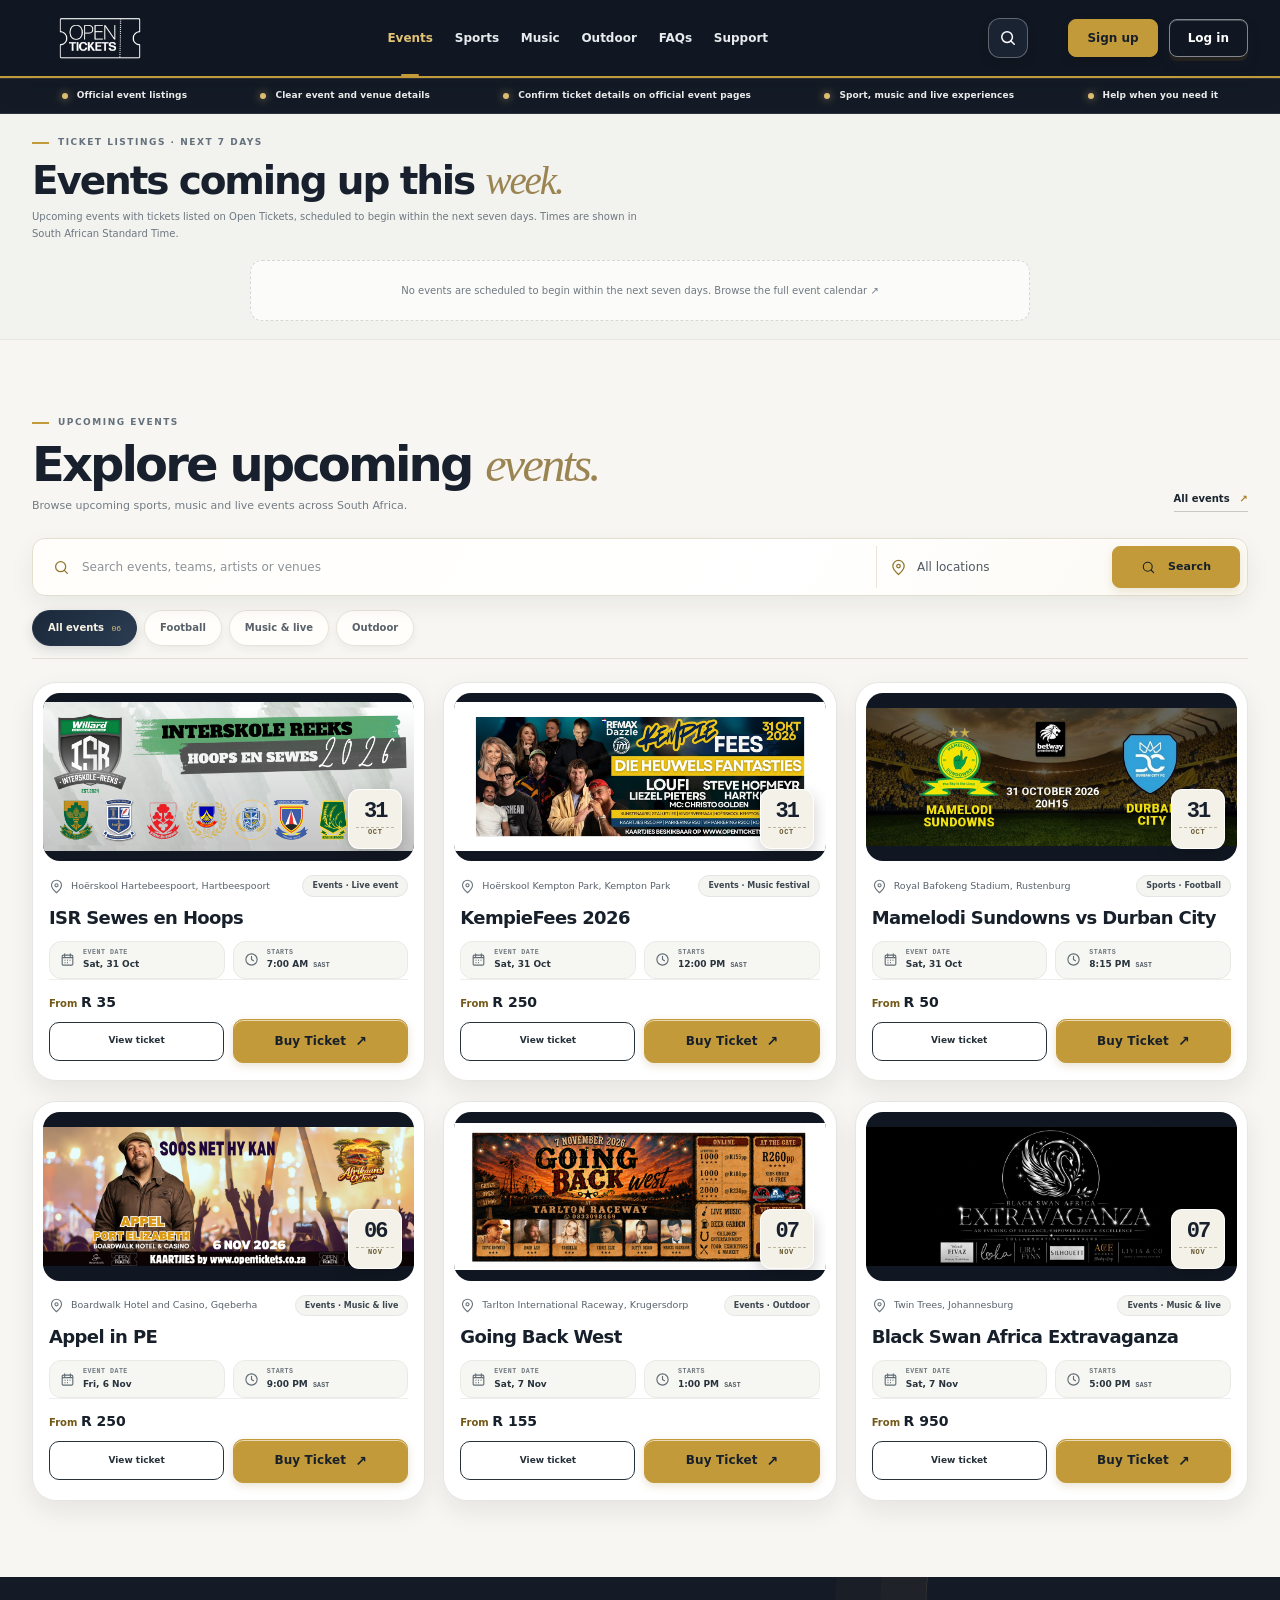
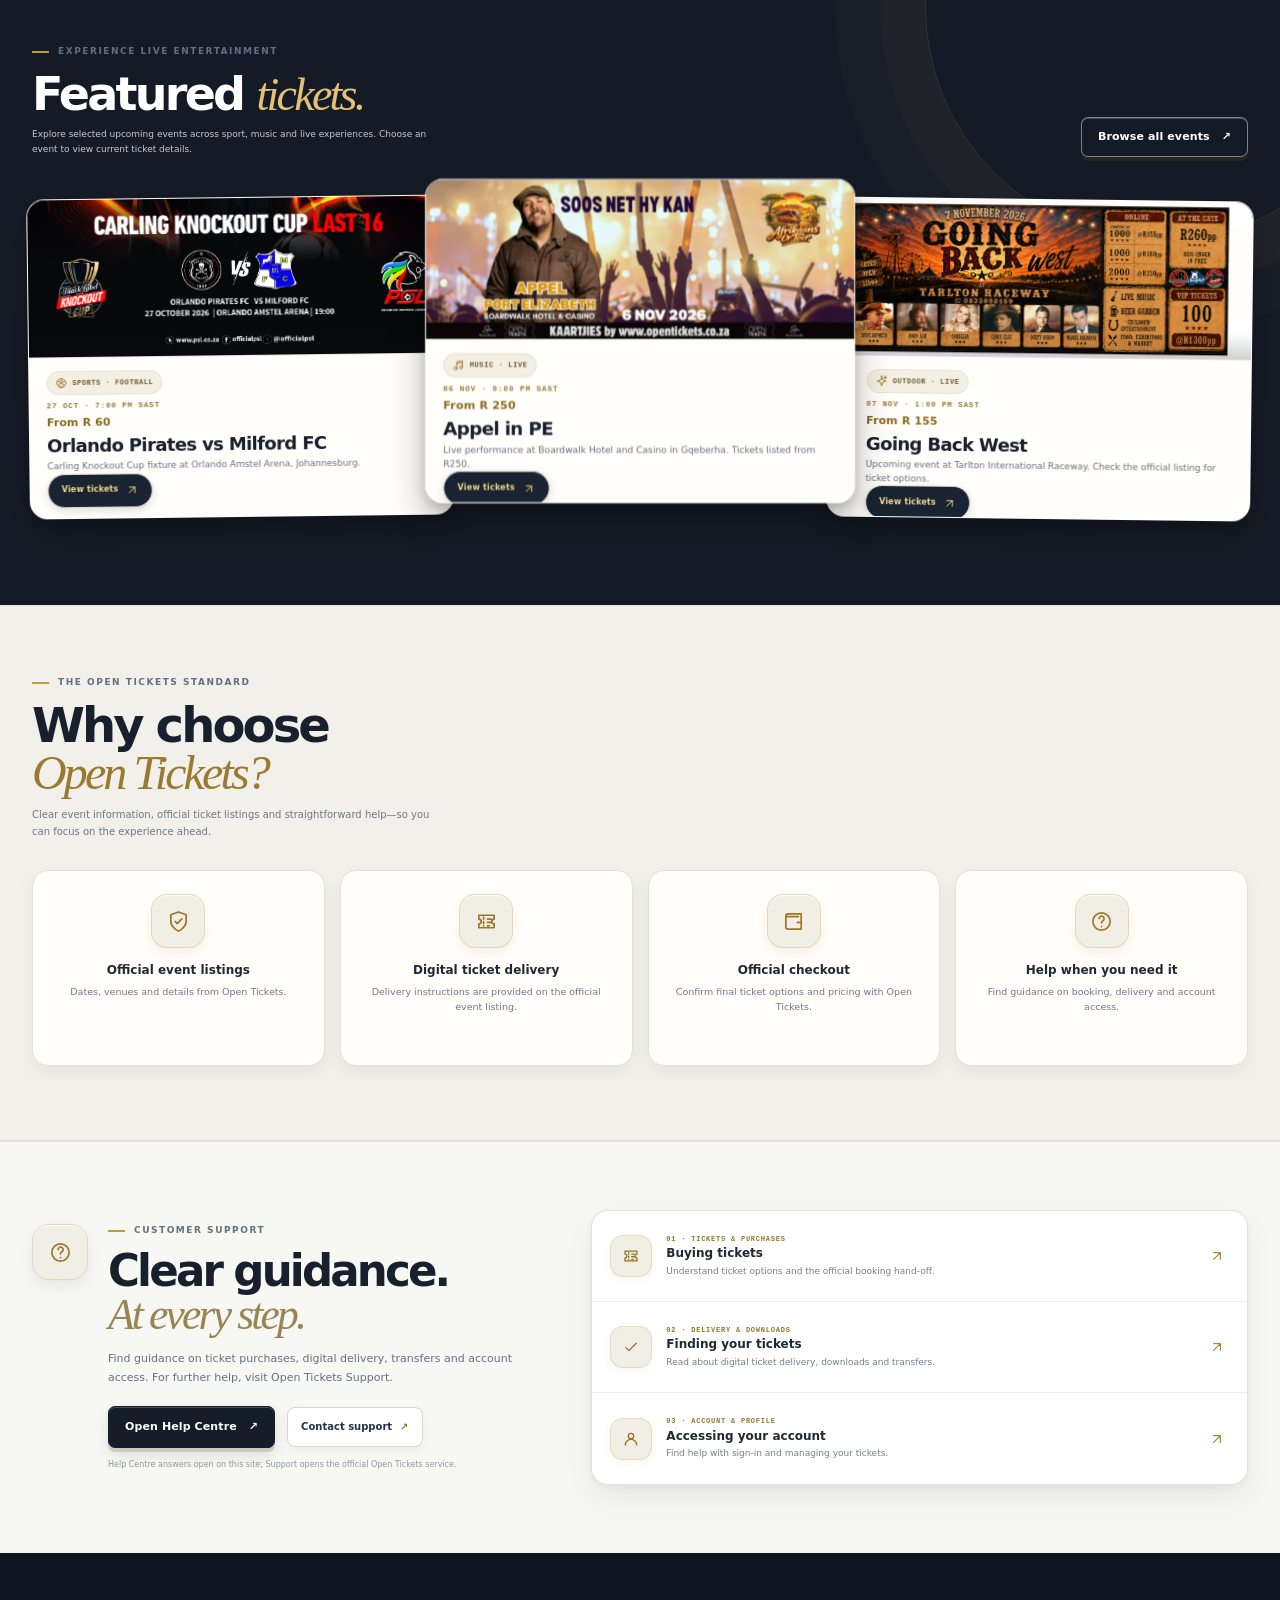
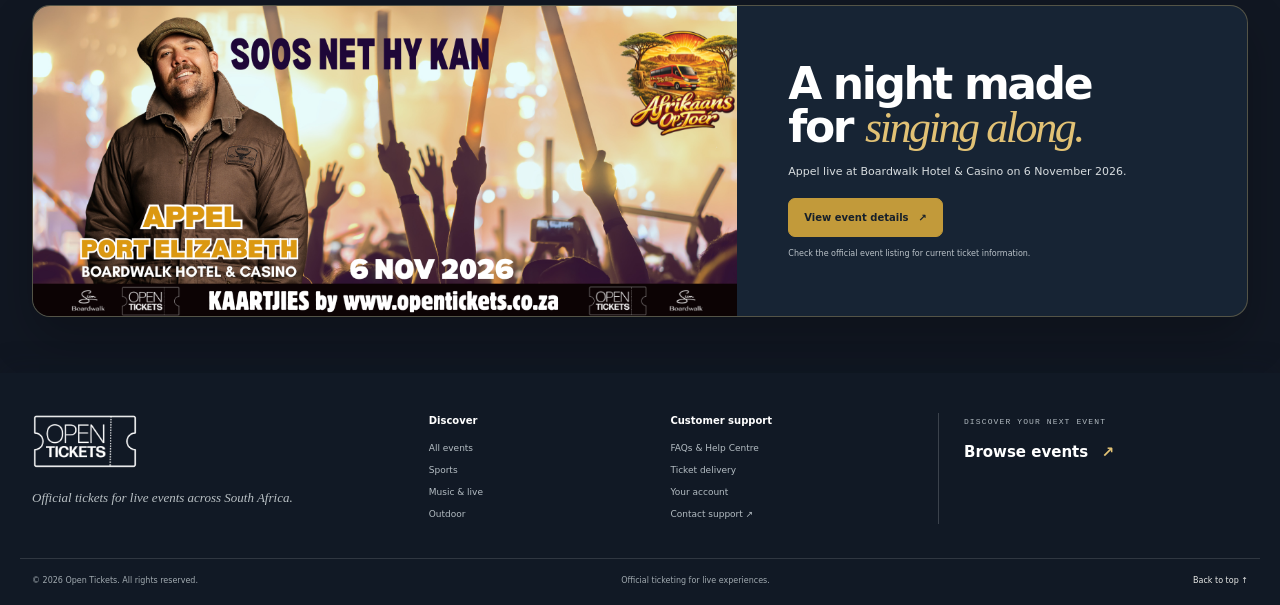
==== commit b4937c9f: "Add files via upload" ====
--- a/index.html
+++ b/index.html
@@ -19,7 +19,7 @@
         <img class="header-brand-logo" src="assets/open-tickets-logo.png" alt="" aria-hidden="true">
       </a>
       <nav class="primary-nav" id="primaryNav" aria-label="Main navigation">
-        <a class="nav-link active" aria-current="page" href="events.html">Events</a><a class="nav-link" href="events.html?category=football">Sports</a><a class="nav-link" href="events.html?category=music">Music</a><a class="nav-link" href="events.html?category=outdoor">Outdoor</a><a class="nav-link" href="faq.html">FAQs</a><a class="nav-link" href="https://opentickets.co.za/support">Support</a>
+        <a class="nav-link active" aria-current="page" href="events.html">Events</a><a class="nav-link" href="sports.html">Sports</a><a class="nav-link" href="music.html">Music</a><a class="nav-link" href="outdoor.html">Outdoor</a><a class="nav-link" href="faq.html">FAQs</a><a class="nav-link" href="https://opentickets.co.za/support">Support</a>
       <a class="nav-link mobile-auth-link mobile-auth-signup" href="https://www.opentickets.co.za/faq/account-profile" aria-label="Sign up: learn how to create an Open Tickets account">Sign up</a><a class="nav-link mobile-auth-link mobile-auth-login" href="https://opentickets.co.za/login">Log in</a></nav>
       <a class="desktop-header-search" href="search.html" aria-label="Search events"><svg class="icon" aria-hidden="true"><use href="assets/icons.svg#icon-search"></use></svg></a><div class="header-actions"><a class="header-signup" href="https://www.opentickets.co.za/faq/account-profile" aria-label="Sign up: learn how to create an Open Tickets account">Sign up</a><a class="header-login" href="https://opentickets.co.za/login">Log in</a></div>
       <a class="mobile-header-search" href="search.html" aria-label="Search events"><svg class="icon" aria-hidden="true"><use href="assets/icons.svg#icon-search"></use></svg></a>
@@ -32,7 +32,7 @@
     <section class="hero-wrap" aria-label="Featured event images">
       <div class="hero-shell">
         <div class="hero-visual" id="heroVisual" role="region" aria-roledescription="carousel" aria-label="Upcoming event poster carousel">
-          <img class="hero-image" id="heroImage" src="assets/hero-appel-event.png" alt="Appel live in Port Elizabeth, 6 November 2026, at Boardwalk Hotel and Casino">
+          <img class="hero-image" id="heroImage" src="assets/hero-home-concert-ai.png" alt="AI-generated panoramic concert crowd under warm stage lights; atmospheric hero artwork, not an official event poster">
         </div>
       </div>
     </section>
@@ -63,8 +63,8 @@
         <div class="next-events-head">
           <div class="next-events-intro">
             <details class="mobile-description-disclosure" data-mobile-collapse open>
-              <summary><div class="eyebrow eyebrow-dark"><span class="eyebrow-mark"></span> TICKET LISTINGS · NEXT 72 HOURS</div><h2 id="nextEventsTitle">Events starting <em>soon.</em></h2></summary>
-              <p class="mobile-description-copy">Upcoming events with tickets listed on Open Tickets, scheduled to begin within the next three days. Times are shown in South African Standard Time.</p>
+              <summary><div class="eyebrow eyebrow-dark"><span class="eyebrow-mark"></span> TICKET LISTINGS · NEXT 7 DAYS</div><h2 id="nextEventsTitle">Events coming up this <em>week.</em></h2></summary>
+              <p class="mobile-description-copy">Upcoming events with tickets listed on Open Tickets, scheduled to begin within the next seven days. Times are shown in South African Standard Time.</p>
             </details>
           </div>
           <div class="main-countdown-card" id="mainCountdownCard" role="group" aria-label="Time remaining until the featured event">
@@ -127,15 +127,15 @@
         <div class="experience-ticket-grid" role="region" aria-label="Featured events. Swipe or scroll horizontally to browse." tabindex="0">
           <article class="experience-ticket">
             <a class="experience-ticket-image" href="event.html?id=orlando" aria-label="View Orlando Pirates vs Milford FC details"><img src="assets/orlando-pirates-vs-milford.jpg" alt="Orlando Pirates vs Milford FC event banner"></a>
-            <div class="experience-ticket-copy"><span class="experience-ticket-category"><svg class="icon"><use href="assets/icons.svg#icon-football"></use></svg> SPORTS · FOOTBALL</span><span class="experience-ticket-date">27 OCT · 7:00 PM SAST</span><details class="mobile-description-disclosure" data-mobile-collapse open><summary><h3>Orlando Pirates vs Milford FC</h3></summary><p class="mobile-description-copy">Carling Knockout Cup fixture at Orlando Amstel Arena, Johannesburg.</p></details><a href="event.html?id=orlando" class="experience-ticket-link">View tickets <svg class="icon"><use href="assets/icons.svg#icon-arrow"></use></svg></a></div>
+            <div class="experience-ticket-copy"><span class="experience-ticket-category"><svg class="icon"><use href="assets/icons.svg#icon-football"></use></svg> SPORTS · FOOTBALL</span><span class="experience-ticket-date">27 OCT · 7:00 PM SAST</span><span class="experience-ticket-price">From R 60</span><details class="mobile-description-disclosure" data-mobile-collapse open><summary><h3>Orlando Pirates vs Milford FC</h3></summary><p class="mobile-description-copy">Carling Knockout Cup fixture at Orlando Amstel Arena, Johannesburg.</p></details><a href="event.html?id=orlando" class="experience-ticket-link">View tickets <svg class="icon"><use href="assets/icons.svg#icon-arrow"></use></svg></a></div>
           </article>
           <article class="experience-ticket">
             <a class="experience-ticket-image" href="event.html?id=appel" aria-label="View Appel in PE details"><img src="assets/appel-in-pe.png" alt="Appel in PE event banner"></a>
-            <div class="experience-ticket-copy"><span class="experience-ticket-category"><svg class="icon"><use href="assets/icons.svg#icon-music"></use></svg> MUSIC · LIVE</span><span class="experience-ticket-date">06 NOV · 9:00 PM SAST</span><details class="mobile-description-disclosure" data-mobile-collapse open><summary><h3>Appel in PE</h3></summary><p class="mobile-description-copy">Live performance at Boardwalk Hotel and Casino in Gqeberha. Tickets listed from R250.</p></details><a href="event.html?id=appel" class="experience-ticket-link">View tickets <svg class="icon"><use href="assets/icons.svg#icon-arrow"></use></svg></a></div>
+            <div class="experience-ticket-copy"><span class="experience-ticket-category"><svg class="icon"><use href="assets/icons.svg#icon-music"></use></svg> MUSIC · LIVE</span><span class="experience-ticket-date">06 NOV · 9:00 PM SAST</span><span class="experience-ticket-price">From R 250</span><details class="mobile-description-disclosure" data-mobile-collapse open><summary><h3>Appel in PE</h3></summary><p class="mobile-description-copy">Live performance at Boardwalk Hotel and Casino in Gqeberha. Tickets listed from R250.</p></details><a href="event.html?id=appel" class="experience-ticket-link">View tickets <svg class="icon"><use href="assets/icons.svg#icon-arrow"></use></svg></a></div>
           </article>
           <article class="experience-ticket">
             <a class="experience-ticket-image" href="event.html?id=going-west" aria-label="View Going Back West details"><img src="assets/going-back-west.png" alt="Going Back West event banner"></a>
-            <div class="experience-ticket-copy"><span class="experience-ticket-category"><svg class="icon"><use href="assets/icons.svg#icon-spark"></use></svg> OUTDOOR · LIVE</span><span class="experience-ticket-date">07 NOV · 1:00 PM SAST</span><details class="mobile-description-disclosure" data-mobile-collapse open><summary><h3>Going Back West</h3></summary><p class="mobile-description-copy">Upcoming event at Tarlton International Raceway. Check the official listing for ticket options.</p></details><a href="event.html?id=going-west" class="experience-ticket-link">View tickets <svg class="icon"><use href="assets/icons.svg#icon-arrow"></use></svg></a></div>
+            <div class="experience-ticket-copy"><span class="experience-ticket-category"><svg class="icon"><use href="assets/icons.svg#icon-spark"></use></svg> OUTDOOR · LIVE</span><span class="experience-ticket-date">07 NOV · 1:00 PM SAST</span><span class="experience-ticket-price">From R 155</span><details class="mobile-description-disclosure" data-mobile-collapse open><summary><h3>Going Back West</h3></summary><p class="mobile-description-copy">Upcoming event at Tarlton International Raceway. Check the official listing for ticket options.</p></details><a href="event.html?id=going-west" class="experience-ticket-link">View tickets <svg class="icon"><use href="assets/icons.svg#icon-arrow"></use></svg></a></div>
           </article>
         </div>
       </div>
@@ -183,7 +183,6 @@
         <div class="concert-feature-panel">
           <img class="concert-feature-image" src="assets/hero-appel-event.png" alt="Appel concert banner for Port Elizabeth on 6 November 2026" loading="lazy">
           <div class="concert-feature-copy">
-            <div class="eyebrow"><span class="eyebrow-mark"></span> LIVE MUSIC · GQEBERHA</div>
             <h2 id="concertFeatureTitle">A night made<br>for <em>singing along.</em></h2>
             <p>Appel live at Boardwalk Hotel &amp; Casino on 6 November 2026.</p>
             <a class="concert-feature-link" href="event.html?id=appel">View event details <span aria-hidden="true">↗</span></a>
@@ -202,7 +201,7 @@
   </nav>
 
   <footer class="site-footer">
-    <div class="container footer-main"><div class="footer-brand"><a class="brand" href="index.html"><img src="assets/open-tickets-logo.png" alt="Open Tickets"></a><p>Official tickets for live events across South Africa.</p></div><div class="footer-column"><b>Discover</b><a href="events.html">All events</a><a href="events.html?category=football">Football</a><a href="events.html?category=music">Music & live</a></div><div class="footer-column"><b>Customer support</b><a href="faq.html">FAQs & Help Centre</a><a href="faq.html#delivery">Ticket delivery</a><a href="faq.html#account">Your account</a><a href="https://opentickets.co.za/support">Contact support ↗</a></div><div class="footer-cta"><span>DISCOVER YOUR NEXT EVENT</span><a href="events.html">Browse events <b>↗</b></a></div></div>
+    <div class="container footer-main"><div class="footer-brand"><a class="brand" href="index.html"><img src="assets/open-tickets-logo.png" alt="Open Tickets"></a><p>Official tickets for live events across South Africa.</p></div><div class="footer-column"><b>Discover</b><a href="events.html">All events</a><a href="sports.html">Sports</a><a href="music.html">Music & live</a><a href="outdoor.html">Outdoor</a></div><div class="footer-column"><b>Customer support</b><a href="faq.html">FAQs & Help Centre</a><a href="faq.html#delivery">Ticket delivery</a><a href="faq.html#account">Your account</a><a href="https://opentickets.co.za/support">Contact support ↗</a></div><div class="footer-cta"><span>DISCOVER YOUR NEXT EVENT</span><a href="events.html">Browse events <b>↗</b></a></div></div>
     <div class="container footer-bottom"><span>© 2026 Open Tickets. All rights reserved.</span><span>Official ticketing for live experiences.</span><a href="#top">Back to top ↑</a></div>
   </footer>
 </body>
--- a/css/styles.css
+++ b/css/styles.css
@@ -22,14 +22,14 @@
 .search-main{min-height:calc(100vh - 125px);background:#f3f3f1}.search-workspace{padding:22px 0 48px}.search-bar{width:min(100%,860px);height:52px;margin:0 auto 19px;background:#fff;border:1px solid #dedfdb;border-radius:12px;box-shadow:0 5px 15px rgba(22,28,36,.09);display:flex;align-items:center;padding:5px 6px}.search-bar-query,.search-bar-location{height:100%;display:flex;align-items:center;gap:10px;padding:0 13px;min-width:0;color:#a88a36}.search-bar-query{flex:1}.search-bar-query svg,.search-bar-location svg{width:18px;height:18px;fill:none;stroke:currentColor;stroke-width:1.8;flex:0 0 auto}.search-bar-query input{width:100%;min-width:0;border:0;outline:0;color:#202833;font-size:12px;background:transparent}.search-bar-query input::placeholder{color:#8c949b}.search-bar-divider{height:26px;width:1px;background:#e5e5e1}.search-bar-location{width:190px;color:#90803d}.search-bar-location select{border:0;outline:0;background:transparent;appearance:none;width:100%;color:#565e67;font-size:11px}.search-submit{height:40px;min-width:104px}.search-submit svg{width:14px;height:14px;fill:none;stroke:currentColor;stroke-width:2}.search-btn-icon{width:15px;height:15px}
 .search-filter-row{display:flex;justify-content:center;align-items:center;gap:9px;flex-wrap:wrap;margin:0 auto 18px}.filter-pill{height:38px;display:inline-flex;align-items:center;gap:6px;border:1px solid #e0e1dd;background:#fff;border-radius:22px;padding:0 13px;color:#39434c;font-size:10px;white-space:nowrap;box-shadow:0 2px 6px rgba(17,24,39,.06);transition:all .18s}.filter-pill select{border:0;outline:0;appearance:none;max-width:120px;background:transparent;color:#424c54;font-size:10px;cursor:pointer;padding-right:10px;background-image:url("data:image/svg+xml,%3Csvg xmlns='http://www.w3.org/2000/svg' width='10' height='10' viewBox='0 0 24 24' fill='none' stroke='%23636b70' stroke-width='2'%3E%3Cpath d='m6 9 6 6 6-6'/%3E%3C/svg%3E");background-repeat:no-repeat;background-position:right center;background-size:9px}.filter-pill:focus-within,.filter-pill:hover{border-color:#ceb96f;box-shadow:0 3px 10px rgba(150,125,53,.1)}.all-results{background:var(--gold);border-color:var(--gold);color:#17202a;font-weight:750;padding:0 17px}.all-results .icon{width:14px;height:14px}.all-results:hover,.all-results.active{background:#d2b45f;border-color:#d2b45f;color:#17202a}.all-results span{width:15px;height:15px;border-radius:50%;display:grid;place-items:center;background:rgba(255,255,255,.25);font-size:9px}.pill-icon{color:#a58b40;font-size:13px;width:14px;height:14px}.more-filter-button{border-color:#ebebe8;background:#f8f8f6;color:#434b53}.more-filter-button span{font-size:15px;color:#a28b47}.more-filter-button .icon{width:15px;height:15px;color:#a28b47}.more-filter-button.active{border-color:#b9963f;color:#81661f}.more-filter-panel{width:min(100%,860px);margin:-7px auto 15px;padding:13px 16px;background:#fff;border:1px solid #e1e2dd;border-radius:10px;box-shadow:0 4px 13px rgba(22,28,36,.06);display:flex;align-items:end;gap:12px}.more-filter-panel[hidden]{display:none}.more-filter-panel label{flex:1;color:#6f7880;font-size:9px;display:flex;flex-direction:column;gap:5px}.more-filter-panel input{height:35px;border:1px solid #e0e2dc;border-radius:6px;padding:0 10px;outline-color:#c9ac5b;font-size:10px}.more-filter-panel .btn{height:35px;padding:0 14px}.results-head{display:flex;align-items:flex-end;justify-content:space-between;gap:20px;margin:18px 0 13px}.results-eyebrow{color:#a18a49;font:8px var(--mono);letter-spacing:.16em;margin:0 0 5px}.results-head h1{font-size:22px;line-height:1.2;letter-spacing:-.04em;font-weight:800;color:#181f29;margin:0}.result-count{display:inline-flex;align-items:center;justify-content:center;min-width:22px;height:22px;margin-left:4px;padding:0 6px;border-radius:14px;background:#efe8d5;color:#8b6c24;font:10px var(--mono);vertical-align:2px}.search-summary{color:#838b90;font-size:9px;margin-top:5px}.sort-select-wrap{display:flex;align-items:center;gap:7px;color:#69727a;font-size:10px;border:1px solid #d7d9d5;border-radius:7px;background:#fff;padding:0 10px;height:36px;white-space:nowrap}.sort-select-wrap select{border:0;outline:0;background:transparent;color:#202833;font-size:10px;padding:0 2px}.search-results-grid{--bs-gutter-x:17px;--bs-gutter-y:17px}.search-results-grid .event-card{box-shadow:0 7px 17px rgba(17,24,39,.11)}.pagination-dots{display:flex;align-items:center;justify-content:center;gap:7px;padding-top:27px;color:#34404a}.page-number,.page-arrow{width:29px;height:29px;border:0;border-radius:50%;background:transparent;color:#424b53;font-size:11px}.page-number.active{background:var(--gold);color:#fff}.page-number:disabled,.page-arrow:disabled{opacity:.42;cursor:default}.pagination-dots>span{color:#7e858b}.empty-state{text-align:center;padding:55px 20px;background:#fff;border:1px dashed #d2d5d0;border-radius:10px}.empty-icon{font-size:40px;color:#a18741;display:flex;justify-content:center;margin-bottom:8px}.empty-icon .icon{width:34px;height:34px}.empty-state h3{font-size:21px;letter-spacing:-.04em}.empty-state p{font-size:10px;color:#78828a;max-width:340px;margin:0 auto 17px}
 /* Event details and ticket purchase */
-.event-breadcrumb{display:flex;gap:10px;align-items:center;padding-top:20px;color:#7f8990;font-size:9px}.event-breadcrumb a:hover{color:#92701c}.event-breadcrumb span:nth-child(2),.event-breadcrumb span:nth-child(4){color:#b9bdb9}.event-cover{height:390px;max-width:1360px;margin-top:15px;position:relative;overflow:hidden;border-radius:11px;background:#111722;color:white}.event-cover>img{position:absolute;inset:0;width:100%;height:100%;object-fit:cover}.event-cover-shade{position:absolute;inset:0;background:linear-gradient(90deg,rgba(8,11,17,.88),rgba(8,11,17,.50) 43%,rgba(8,11,17,.04)),linear-gradient(0deg,rgba(8,11,17,.47),transparent 50%)}.event-cover-content{position:absolute;left:clamp(24px,6vw,75px);bottom:43px;max-width:600px}.event-cover-content h1{font-size:clamp(36px,5.2vw,62px);font-weight:850;line-height:.98;letter-spacing:-.065em;margin:17px 0 12px}.event-cover-meta{display:flex;gap:10px;align-items:center;color:#e3e4e2;font-size:10px;margin-bottom:19px}.meta-divider{color:#e2c275}.cover-coordinate{position:absolute;right:22px;top:21px;writing-mode:vertical-rl;color:rgba(255,255,255,.72);font:8px var(--mono);letter-spacing:.14em}.event-detail-section{padding-top:42px}.event-detail-layout{display:grid;grid-template-columns:minmax(0,1fr) 340px;gap:42px;align-items:start}.event-main-column{min-width:0}.event-facts{display:grid;grid-template-columns:repeat(3,1fr);border-bottom:1px solid #dedfdb;padding-bottom:19px;gap:13px}.event-fact{display:flex;gap:10px;align-items:center}.fact-icon{width:34px;height:34px;border-radius:50%;background:#f1ead7;color:#957629;display:grid;place-items:center;font-size:15px;flex:0 0 auto}.fact-icon .icon{width:16px;height:16px}.event-fact small,.event-fact b{display:block}.event-fact small{font:8px var(--mono);color:#818b91;letter-spacing:.08em}.event-fact b{font-size:10px;margin-top:3px;color:#1d2630}.event-about{padding:34px 0 28px;border-bottom:1px solid #dedfdb}.event-about h2{font-size:33px;margin:15px 0}.event-about p,.event-long-copy{font-size:11px;line-height:1.8;color:#707a82;max-width:760px}.event-long-copy{margin-top:12px}.venue-card{display:grid;grid-template-columns:1fr 1.05fr;min-height:220px;margin:26px 0;border:1px solid #e0e2dc;border-radius:10px;overflow:hidden;background:#fff}.venue-copy{padding:24px}.venue-copy h2{font-size:25px;margin:16px 0 8px}.venue-copy p{font-size:10px;color:#77818a;max-width:240px}.venue-copy .text-link{margin-top:4px}.map-visual{background:#e9eadf;position:relative;overflow:hidden;min-height:200px}.map-grid{position:absolute;inset:-20%;background-image:linear-gradient(35deg,transparent 45%,rgba(134,151,108,.28) 46%,rgba(134,151,108,.28) 47%,transparent 48%),linear-gradient(145deg,transparent 47%,rgba(255,255,255,.85) 48%,rgba(255,255,255,.85) 51%,transparent 52%),linear-gradient(90deg,rgba(255,255,255,.65) 1px,transparent 1px),linear-gradient(rgba(255,255,255,.65) 1px,transparent 1px);background-size:115px 97px,150px 110px,31px 31px,31px 31px;transform:rotate(-8deg)}.map-route{position:absolute;height:4px;border-radius:4px;background:#c8ab5d;box-shadow:0 0 0 4px rgba(194,154,58,.14)}.route-a{width:80%;left:12%;top:50%;transform:rotate(-18deg)}.route-b{width:62%;left:27%;top:62%;transform:rotate(36deg)}.map-pin{position:absolute;left:53%;top:38%;color:#5e512b;text-shadow:0 2px #fff}.map-pin .icon{width:29px;height:29px;filter:drop-shadow(0 2px 0 #fff)}.map-label{position:absolute;right:15px;top:16px;background:rgba(255,255,255,.82);padding:6px 8px;color:#726438;font:8px/1.3 var(--mono);letter-spacing:.1em}.ticket-notice{display:flex;gap:11px;align-items:flex-start;padding:14px;background:#f2efdf;border-radius:7px;margin-top:4px}.notice-mark{flex:0 0 auto;width:18px;height:18px;border-radius:50%;background:#b59446;color:white;display:grid;place-items:center}.notice-mark .icon{width:13px;height:13px}.ticket-notice p{margin:0;color:#6f653e;font-size:9px;line-height:1.6}.ticket-panel{position:sticky;top:83px;background:#fff;border:1px solid #e0e2dd;border-radius:10px;padding:21px;box-shadow:0 9px 25px rgba(20,28,35,.08)}.ticket-panel-top{display:flex;justify-content:space-between;align-items:center}.ticket-panel-label{font:8px var(--mono);letter-spacing:.1em;color:#8c7130}.ticket-panel-label i{display:inline-block;width:6px;height:6px;border-radius:50%;background:#c29a3a;margin-right:6px;box-shadow:0 0 7px #e2c275}.ticket-panel-mark{font:8px var(--mono);color:#9aa1a2}.ticket-panel h2{font-size:30px;line-height:1;letter-spacing:-.06em;margin:18px 0 7px}.ticket-panel h2 em{font-family:Georgia,serif;font-weight:500;color:#9e874f}.ticket-panel-intro{font-size:9px;color:#7c858c;margin-bottom:16px}.ticket-option{border:1px solid #e2e4df;border-radius:6px;padding:10px;margin-bottom:7px;display:flex;align-items:center;gap:8px;cursor:pointer;transition:border .2s,background .2s}.ticket-option.selected{border-color:#cfb76d;background:#fbf8ee}.ticket-option input{accent-color:#a28435}.ticket-option-info{flex:1}.ticket-option-info b,.ticket-option-info small{display:block}.ticket-option-info b{font-size:9px}.ticket-option-info small{font-size:8px;color:#8b9498;margin-top:2px}.ticket-option-price{font-size:10px;font-weight:800}.quantity-row{display:flex;align-items:center;justify-content:space-between;padding:13px 0;border-bottom:1px solid #e7e8e4;font-size:9px;color:#68727a}.quantity-control{display:flex;align-items:center;border:1px solid #e1e3dd;border-radius:5px;overflow:hidden}.quantity-control button{border:0;background:white;width:28px;height:27px;color:#25303a}.quantity-control button:hover{background:#f4f0e3}.quantity-control output{min-width:25px;text-align:center;font:9px var(--mono);color:#17212a}.ticket-total{display:flex;justify-content:space-between;align-items:center;padding:14px 0;color:#737d85;font-size:9px}.ticket-total strong{font-size:16px;color:#161c23}.btn-block{width:100%;justify-content:space-between;padding:12px 14px}.secure-note{text-align:center;color:#87918f;font-size:8px;margin-top:10px;display:flex;align-items:center;justify-content:center;gap:5px}.secure-note .icon{width:12px;height:12px;color:#9d813a}.secure-note span{color:#9d813a;margin-right:3px}.panel-dash{border-top:1px dashed #d6dcd6;margin:16px -21px 13px}.panel-help{font-size:8px;color:#77818a;display:flex;justify-content:space-between}.panel-help span{color:#896e2d;font-weight:750}.related-section{background:#151b26;color:white;padding:52px 0 60px}.related-section .listing-top{align-items:flex-end}.related-section .listing-top h2{color:white;font-size:30px}.related-section .event-card{background:#fff;border-color:rgba(255,255,255,.12)}.related-section .event-card-title{color:#17202b}.related-section .event-card-line{color:#4f5963}.related-section .event-card-bottom{border-color:#ededeb}.related-section .text-link-light{color:#f3f3f1;border-color:rgba(255,255,255,.35)}
+.event-breadcrumb{display:flex;gap:10px;align-items:center;padding-top:20px;color:#7f8990;font-size:9px}.event-breadcrumb a:hover{color:#92701c}.event-breadcrumb span:nth-child(2),.event-breadcrumb span:nth-child(4){color:#b9bdb9}.event-cover{height:390px;max-width:1360px;margin-top:15px;position:relative;overflow:hidden;border-radius:11px;background:#111722;color:white}.event-cover>img{position:absolute;inset:0;width:100%;height:100%;object-fit:cover}.event-cover-shade{position:absolute;inset:0;background:linear-gradient(90deg,rgba(8,11,17,.88),rgba(8,11,17,.50) 43%,rgba(8,11,17,.04)),linear-gradient(0deg,rgba(8,11,17,.47),transparent 50%)}.event-cover-content{position:absolute;left:clamp(24px,6vw,75px);bottom:43px;max-width:600px}.event-cover-content h1{font-size:clamp(36px,5.2vw,62px);font-weight:850;line-height:.98;letter-spacing:-.065em;margin:17px 0 12px}.event-cover-meta{display:flex;gap:10px;align-items:center;color:#e3e4e2;font-size:10px;margin-bottom:19px}.meta-divider{color:#e2c275}.cover-coordinate{position:absolute;right:22px;top:21px;writing-mode:vertical-rl;color:rgba(255,255,255,.72);font:8px var(--mono);letter-spacing:.14em}.event-detail-section{padding-top:42px}.event-detail-layout{display:grid;grid-template-columns:minmax(0,1fr) 340px;gap:42px;align-items:start}.event-main-column{min-width:0}.event-facts{display:grid;grid-template-columns:repeat(3,1fr);border-bottom:1px solid #dedfdb;padding-bottom:19px;gap:13px}.event-fact{display:flex;gap:10px;align-items:center}.fact-icon{width:34px;height:34px;border-radius:50%;background:#f1ead7;color:#957629;display:grid;place-items:center;font-size:15px;flex:0 0 auto}.fact-icon .icon{width:16px;height:16px}.event-fact small,.event-fact b{display:block}.event-fact small{font:8px var(--mono);color:#818b91;letter-spacing:.08em}.event-fact b{font-size:10px;margin-top:3px;color:#1d2630}.event-about{padding:34px 0 28px;border-bottom:1px solid #dedfdb}.event-about h2{font-size:33px;margin:15px 0}.event-about p,.event-long-copy{font-size:11px;line-height:1.8;color:#707a82;max-width:760px}.event-long-copy{margin-top:12px}.venue-card{display:grid;grid-template-columns:1fr 1.05fr;min-height:220px;margin:26px 0;border:1px solid #e0e2dc;border-radius:10px;overflow:hidden;background:#fff}.venue-copy{padding:24px}.venue-copy h2{font-size:25px;margin:16px 0 8px}.venue-copy p{font-size:10px;color:#77818a;max-width:240px}.venue-copy .text-link{margin-top:4px}.ticket-notice{display:flex;gap:11px;align-items:flex-start;padding:14px;background:#f2efdf;border-radius:7px;margin-top:4px}.notice-mark{flex:0 0 auto;width:18px;height:18px;border-radius:50%;background:#b59446;color:white;display:grid;place-items:center}.notice-mark .icon{width:13px;height:13px}.ticket-notice p{margin:0;color:#6f653e;font-size:9px;line-height:1.6}.ticket-panel{position:sticky;top:83px;background:#fff;border:1px solid #e0e2dd;border-radius:10px;padding:21px;box-shadow:0 9px 25px rgba(20,28,35,.08)}.ticket-panel-top{display:flex;justify-content:space-between;align-items:center}.ticket-panel-label{font:8px var(--mono);letter-spacing:.1em;color:#8c7130}.ticket-panel-label i{display:inline-block;width:6px;height:6px;border-radius:50%;background:#c29a3a;margin-right:6px;box-shadow:0 0 7px #e2c275}.ticket-panel-mark{font:8px var(--mono);color:#9aa1a2}.ticket-panel h2{font-size:30px;line-height:1;letter-spacing:-.06em;margin:18px 0 7px}.ticket-panel h2 em{font-family:Georgia,serif;font-weight:500;color:#9e874f}.ticket-panel-intro{font-size:9px;color:#7c858c;margin-bottom:16px}.ticket-option{border:1px solid #e2e4df;border-radius:6px;padding:10px;margin-bottom:7px;display:flex;align-items:center;gap:8px;cursor:pointer;transition:border .2s,background .2s}.ticket-option.selected{border-color:#cfb76d;background:#fbf8ee}.ticket-option input{accent-color:#a28435}.ticket-option-info{flex:1}.ticket-option-info b,.ticket-option-info small{display:block}.ticket-option-info b{font-size:9px}.ticket-option-info small{font-size:8px;color:#8b9498;margin-top:2px}.ticket-option-price{font-size:10px;font-weight:800}.quantity-row{display:flex;align-items:center;justify-content:space-between;padding:13px 0;border-bottom:1px solid #e7e8e4;font-size:9px;color:#68727a}.quantity-control{display:flex;align-items:center;border:1px solid #e1e3dd;border-radius:5px;overflow:hidden}.quantity-control button{border:0;background:white;width:28px;height:27px;color:#25303a}.quantity-control button:hover{background:#f4f0e3}.quantity-control output{min-width:25px;text-align:center;font:9px var(--mono);color:#17212a}.ticket-total{display:flex;justify-content:space-between;align-items:center;padding:14px 0;color:#737d85;font-size:9px}.ticket-total strong{font-size:16px;color:#161c23}.btn-block{width:100%;justify-content:space-between;padding:12px 14px}.secure-note{text-align:center;color:#87918f;font-size:8px;margin-top:10px;display:flex;align-items:center;justify-content:center;gap:5px}.secure-note .icon{width:12px;height:12px;color:#9d813a}.secure-note span{color:#9d813a;margin-right:3px}.panel-dash{border-top:1px dashed #d6dcd6;margin:16px -21px 13px}.panel-help{font-size:8px;color:#77818a;display:flex;justify-content:space-between}.panel-help span{color:#896e2d;font-weight:750}.related-section{background:#151b26;color:white;padding:52px 0 60px}.related-section .listing-top{align-items:flex-end}.related-section .listing-top h2{color:white;font-size:30px}.related-section .event-card{background:#fff;border-color:rgba(255,255,255,.12)}.related-section .event-card-title{color:#17202b}.related-section .event-card-line{color:#4f5963}.related-section .event-card-bottom{border-color:#ededeb}.related-section .text-link-light{color:#f3f3f1;border-color:rgba(255,255,255,.35)}
 /* FAQ */
 .faq-hero{background:#151b26;color:white;overflow:hidden;position:relative}.faq-hero-inner{min-height:350px;display:grid;grid-template-columns:1fr .85fr;align-items:center;position:relative}.faq-hero-copy{padding:54px 0;position:relative;z-index:2}.faq-hero h1{font-size:clamp(49px,6.1vw,72px);margin:19px 0 13px}.faq-hero-copy p{max-width:365px;color:#d1d6da;font-size:11px}.faq-search{display:flex;align-items:center;gap:10px;max-width:390px;padding:10px 13px;background:#fff;border:1px solid rgba(255,255,255,.2);border-radius:7px;margin-top:21px;color:#9b833d}.faq-search svg{width:16px;height:16px;fill:none;stroke:currentColor;stroke-width:1.8}.faq-search input{flex:1;min-width:0;border:0;outline:0;background:transparent;color:#222b35;font-size:10px}.faq-search input::placeholder{color:#879097}.faq-search kbd{font:10px var(--mono);padding:2px 5px;border:1px solid #e1e2dd;border-radius:4px;color:#78828b}.faq-hero-art{height:300px;position:relative;display:grid;place-items:center}.faq-art-orbit{position:absolute;border:1px solid rgba(226,194,117,.22);border-radius:50%;aspect-ratio:1}.orbit-one{width:205px}.orbit-two{width:275px;opacity:.65}.orbit-three{width:345px;opacity:.35}.faq-art-ticket{width:164px;height:206px;background:#d9bc6e;clip-path:polygon(0 0,100% 0,100% 43%,94% 50%,100% 57%,100% 100%,0 100%,0 57%,6% 50%,0 43%);color:#18202a;position:relative;z-index:1;padding:18px 16px;transform:rotate(8deg);box-shadow:0 18px 60px rgba(209,177,94,.18);animation:floaty 5s ease-in-out infinite}.faq-art-ticket span{font:8px var(--mono);letter-spacing:.1em;border-bottom:1px dashed rgba(20,30,12,.38);padding-bottom:8px;display:block}.faq-art-ticket strong{font-size:31px;line-height:.84;letter-spacing:-.08em;display:block;margin-top:22px}.faq-art-ticket i{position:absolute;right:14px;bottom:13px;font-size:26px;font-style:normal}.faq-art-ticket i .icon{width:25px;height:25px}.faq-art-index{position:absolute;right:0;bottom:18px;color:#c6cbd0;font:8px var(--mono);letter-spacing:.15em}.faq-main{padding-top:65px}.faq-heading{align-items:flex-end;margin-bottom:31px}.faq-heading>p{max-width:290px;color:#737c84;font-size:10px;line-height:1.8}.faq-layout{display:grid;grid-template-columns:245px minmax(0,1fr);gap:42px}.faq-categories{display:flex;flex-direction:column;gap:4px}.faq-category{width:100%;display:grid;grid-template-columns:23px 1fr auto;align-items:center;gap:8px;text-align:left;border:0;background:transparent;color:#606b73;padding:11px;border-radius:6px;font-size:9px;transition:all .2s}.faq-category:hover{background:#eeefeb;color:#1c252d}.faq-category.active{background:#151b26;color:white}.faq-category-icon{font-size:13px;color:#a88a3b;display:grid;place-items:center}.faq-category-icon .icon{width:16px;height:16px}.faq-category small{font:8px var(--mono);color:#92999c}.faq-category.active small{color:#dfc372}.faq-contact-card{margin-top:22px;border-radius:7px;padding:16px;background:#eee9d9}.faq-contact-card span,.faq-contact-card b,.faq-contact-card a{display:block}.faq-contact-card span{font:8px var(--mono);letter-spacing:.12em;color:#8b7134}.faq-contact-card b{font-size:12px;margin-top:7px}.faq-contact-card a{font-size:9px;color:#806729;margin-top:12px;font-weight:700}.faq-list-column{min-width:0}.faq-list-top{display:flex;justify-content:space-between;padding:9px 0 12px;border-bottom:1px solid #d4d6d1;font-size:10px;font-weight:750}.faq-list-top span:last-child{font:8px var(--mono);color:#87918e;letter-spacing:.11em}.faq-item{border-bottom:1px solid #dfe0dc}.faq-item[hidden]{display:none}.faq-question{width:100%;display:flex;justify-content:space-between;gap:18px;align-items:center;text-align:left;padding:17px 1px;border:0;background:transparent;color:#172029;font-size:11px;font-weight:750}.faq-question:hover{color:#997723}.faq-plus{width:22px;height:22px;border:1px solid #d6d9d3;border-radius:50%;display:grid;place-items:center;font-size:14px;font-weight:400;flex:0 0 auto;transition:all .2s}.faq-item.open .faq-plus{transform:rotate(45deg);background:#e7d59b;border-color:#e7d59b}.faq-answer{display:none;color:#6d7880;font-size:10px;line-height:1.8;padding:0 40px 18px 1px;max-width:750px}.faq-item.open .faq-answer{display:block;animation:faq-open .25s ease}@keyframes faq-open{from{opacity:0;transform:translateY(-4px)}to{opacity:1;transform:translateY(0)}}.faq-answer p{margin:0 0 8px}.faq-answer p:last-child{margin:0}.faq-no-results{padding:32px 0;color:#66717a}.faq-no-results h3{font-size:17px}.faq-no-results p{font-size:10px}.faq-bottom-cta{background:#151b26;color:#fff;padding:58px 0;position:relative;overflow:hidden}.faq-bottom-inner{display:grid;grid-template-columns:1fr 1fr;gap:70px;align-items:center;position:relative}.faq-bottom-inner h2{font-size:48px;line-height:.93;letter-spacing:-.06em;margin:18px 0 0}.faq-bottom-inner h2 em{font-family:Georgia,serif;color:#e2c275;font-weight:500}.faq-bottom-inner>div:nth-child(2) p{font-size:10px;color:#c4cbd0;max-width:420px;line-height:1.8;margin-bottom:17px}.cta-spark{position:absolute;right:10%;top:-46px;color:rgba(226,194,117,.15);font-size:160px;line-height:1}.cta-spark .icon{width:145px;height:145px;stroke-width:.8}
 /* Booking dialog */
 .booking-modal[hidden]{display:none}.booking-modal{position:fixed;inset:0;z-index:1200;display:grid;place-items:center;padding:20px}.booking-backdrop{position:absolute;inset:0;background:rgba(8,12,18,.76);backdrop-filter:blur(5px);animation:fade-in .2s}.booking-dialog{position:relative;z-index:1;width:min(100%,420px);background:#fff;border-radius:12px;padding:29px;box-shadow:0 20px 70px rgba(0,0,0,.3);animation:dialog-in .3s cubic-bezier(.2,.8,.2,1)}.modal-close{position:absolute;right:14px;top:10px;border:0;background:transparent;font-size:24px;color:#657079}.modal-icon{width:38px;height:38px;background:#efe4c1;color:#8d7029;border-radius:50%;display:grid;place-items:center;font-weight:800;margin-bottom:17px}.modal-icon .icon{width:19px;height:19px}.booking-dialog h2{font-size:31px;line-height:1;letter-spacing:-.06em;margin:14px 0}.booking-dialog h2 em{font-family:Georgia,serif;color:#9c8347;font-weight:500}.booking-dialog>p{font-size:10px;color:#737d85;line-height:1.7}.modal-summary{padding:12px;background:#f2f0e7;border-radius:6px;margin:15px 0;color:#4b4433;font-size:9px}.modal-summary strong{display:block;font-size:11px;margin-bottom:4px}.modal-disclaimer{display:block;text-align:center;color:#8a9396;font-size:8px;margin-top:10px}@keyframes fade-in{from{opacity:0}to{opacity:1}}@keyframes dialog-in{from{opacity:0;transform:translateY(12px) scale(.98)}to{opacity:1;transform:translateY(0) scale(1)}}
 @media(min-width:1400px){.container{max-width:1240px}.icon{width:18px;height:18px;fill:none;stroke:currentColor;stroke-width:1.75;stroke-linecap:round;stroke-linejoin:round;flex:0 0 auto}.mobile-bottom-nav{display:none}.hero-shell{max-width:1370px}}
 @media(max-width:991px){.header-inner{gap:22px}.primary-nav{gap:18px}.nav-link{font-size:11px}.brand-word{font-size:25px}.brand-word em{font-size:21px}.header-login,.header-signup{padding:0 13px}.hero-visual{height:535px}.hero-float-card{right:7%;bottom:12%}.trust-grid{grid-template-columns:repeat(3,1fr)}.trust-note{display:none}.experience-inner{gap:40px}.experience-ticket-grid{grid-template-columns:repeat(2,minmax(0,1fr))}.experience-ticket:last-child{grid-column:1/-1}.next-events-head{grid-template-columns:minmax(0,1fr) minmax(300px,360px);gap:22px}.near-term-grid{grid-template-columns:repeat(2,minmax(0,1fr))}.event-detail-layout{grid-template-columns:minmax(0,1fr) 315px;gap:28px}.faq-layout{grid-template-columns:215px minmax(0,1fr);gap:27px}.search-filter-row{gap:7px}.filter-pill{padding:0 10px}}
-@media(max-width:767px){body{padding-bottom:calc(64px + env(safe-area-inset-bottom))}.mobile-bottom-nav{display:grid;grid-template-columns:repeat(5,minmax(0,1fr));position:fixed;left:0;right:0;bottom:0;z-index:1100;padding:7px 7px calc(7px + env(safe-area-inset-bottom));min-height:64px;background:rgba(255,255,255,.97);border-top:1px solid #dedfda;box-shadow:0 -5px 18px rgba(19,26,37,.08);backdrop-filter:blur(14px)}.bottom-nav-link{display:flex;flex-direction:column;align-items:center;justify-content:center;gap:3px;color:#75808a;font-size:8px;font-weight:650;line-height:1;text-decoration:none;min-width:0}.bottom-nav-link .icon{width:19px;height:19px}.bottom-nav-link.active{color:#a17d29}.bottom-nav-link.active .icon{stroke-width:2.2}.bottom-nav-link:focus-visible{outline:2px solid #bd963c;outline-offset:2px;border-radius:5px}.site-header{height:66px}.site-header.scrolled{height:60px}.header-inner{gap:10px}.brand-mark{width:35px;height:29px}.brand-mark svg{width:34px;height:29px}.brand-word{font-size:23px}.brand-word em{font-size:20px}.nav-toggle{display:block;order:3;margin-left:auto}.primary-nav{display:none;position:absolute;left:0;right:0;top:100%;padding:10px 20px 17px;background:#fff;border-top:1px solid #ecece8;box-shadow:0 18px 24px rgba(0,0,0,.13);flex-direction:column;align-items:stretch;gap:0;margin:0}.primary-nav.open{display:flex}.primary-nav .nav-link{padding:11px 3px;border-bottom:1px solid #efefec;font-size:12px}.nav-link.active:after{left:auto;right:5px;bottom:50%;transform:translateY(50%)}.header-actions{display:none}.header-login,.header-signup{height:33px;padding:0 10px;font-size:9px}.hero-wrap{padding-top:8px}.hero-visual{height:390px;min-height:360px;border-radius:8px}.hero-image{object-position:60% center}.hero-shade{background:linear-gradient(90deg,rgba(6,9,15,.86),rgba(6,9,15,.3)),linear-gradient(0deg,rgba(6,9,15,.66),transparent 55%)}.hero-content{left:21px;right:17px;top:45%;max-width:430px}.hero-content h1{font-size:clamp(39px,10vw,54px);margin:16px 0 12px}.hero-content p{font-size:10px;max-width:300px;margin-bottom:16px}.hero-proof{margin-top:15px;font-size:9px}.hero-float-card{display:none}.hero-side-label{display:none}.hero-side-label{right:13px;top:20px;font-size:7px}.hero-float-card{display:none}.float-event-name{font-size:19px;padding:16px 0}.float-card-bottom{font-size:7px}.hero-pagination{left:23px;bottom:21px}.hero-next{right:13px;bottom:15px;width:31px;height:31px}.hero-bottom{height:39px}.hero-bottom-note{display:none}.hero-index{margin-left:auto}.home-search-area{padding:15px 0 12px}.home-search-form{gap:4px;padding:5px}.home-search-field,.home-location-field{padding:0 7px;gap:6px}.home-search-field svg,.home-location-field svg{width:15px;height:15px}.home-search-field input,.home-search-form select{font-size:9px}.home-location-field{width:116px}.home-search-form .btn{min-width:78px;height:35px;padding:0 8px;font-size:9px;gap:4px}.quick-search-note{overflow:auto;white-space:nowrap;gap:7px;font-size:8px}.quick-search-note .quick-note-tail{display:none}.quick-search-note>span:first-child{font-size:7px}.quick-search-note a{padding:4px 8px}.quick-note-tail{display:none}.trust-grid{grid-template-columns:1fr 1fr;min-height:90px}.trust-item{padding:9px 6px;border-right:0}.trust-item:nth-child(2){border-left:1px solid #e8e8e4}.trust-item:nth-child(3){grid-column:1/-1;border-top:1px solid #e8e8e4;padding-left:0}.trust-item b{font-size:9px}.trust-item small{font-size:8px}.section-space{padding:54px 0}.section-heading{align-items:flex-start;flex-direction:column;gap:14px;margin-bottom:22px}.section-heading h2{font-size:42px}.section-heading-aside{max-width:430px;display:flex;align-items:center;gap:13px}.section-heading-aside p{font-size:9px;margin:0}.filter-bar-wrap{overflow:auto;align-items:center}.isotope-filters{min-width:max-content;gap:2px}.filter-btn{padding:8px 10px;font-size:9px}.filter-btn span{display:none}.view-all-mobile{display:inline-flex;align-items:center;gap:5px;color:#876c2e;white-space:nowrap;font-size:9px;margin-left:8px}.event-grid{--bs-gutter-x:11px;--bs-gutter-y:13px}.event-card-media{height:165px;margin:5px 5px 0;border-radius:7px}.event-card-body{padding:12px 12px 13px}.event-card-title{font-size:14px;min-height:0;margin-bottom:8px}.event-card-line{font-size:9px;gap:6px;margin:5px 0}.event-card-line svg{width:13px;height:13px}.event-card-bottom{margin-top:9px;padding-top:9px;gap:7px}.event-price{font-size:9px}.event-price b{font-size:10px}.event-card-cta{min-width:100px;height:30px;padding:0 10px;font-size:9px;gap:7px}.event-chip{right:5px;top:5px;font-size:6px;padding:4px 6px;gap:3px}.chip-check{width:10px;height:10px;font-size:7px}.experience-band{padding:49px 0}.experience-inner{grid-template-columns:1fr;gap:28px}.next-events-section{padding:24px 0}.next-events-head{grid-template-columns:1fr;gap:15px}.main-countdown-card{max-width:none}.near-term-grid{display:flex;overflow-x:auto;scroll-snap-type:x mandatory;padding:2px 1px 8px;gap:10px;scrollbar-width:thin}.near-term-card{flex:0 0 min(82vw,310px);scroll-snap-align:start}.near-term-image{height:126px}.near-term-copy{padding:11px 12px 12px}.near-term-copy h3{font-size:13px;min-height:0}.near-term-copy p{font-size:9px;min-height:27px}.featured-tickets-heading{align-items:flex-start;flex-direction:column;gap:13px}.featured-tickets-intro{align-items:flex-start;flex-direction:column;gap:10px}.experience-ticket-grid{grid-template-columns:1fr}.experience-ticket:last-child{grid-column:auto}.experience-ticket{grid-template-columns:45% 55%;min-height:145px}.experience-ticket-copy{padding:12px}.experience-ticket-copy h3{font-size:14px}.experience-ticket-copy p{font-size:9px}.experience-art{min-height:235px;max-width:520px;width:94%;margin:auto}.experience-copy h2{font-size:45px}.experience-copy p{font-size:10px}.experience-meta{gap:11px;font-size:7px}.home-help{padding:39px 0}.help-panel{display:grid;grid-template-columns:43px 1fr;gap:13px}.help-symbol{width:42px;height:42px;font-size:24px}.help-panel h2{font-size:27px}.help-panel p{font-size:9px}.help-panel .btn{grid-column:2;margin:3px 0 0 auto}.footer-main{grid-template-columns:1fr 1fr;gap:23px;padding-bottom:26px}.footer-cta{grid-column:1/-1;border-left:0;border-top:1px solid rgba(255,255,255,.16);padding:15px 0 0}.footer-bottom{flex-wrap:wrap;gap:7px;padding:12px 0}.footer-bottom span:nth-child(2){display:none}.page-intro{padding:47px 0 33px}.page-title-row{display:block}.page-intro h1{font-size:55px}.page-intro p{font-size:10px}.intro-kicker{display:none}.discover-search{margin-top:19px;padding:5px 5px 5px 10px;gap:6px}.discover-search .btn{padding:10px;font-size:8px;gap:6px}.discover-search input{font-size:9px}.listing-section{padding-top:39px}.listing-top{align-items:flex-start}.listing-top h2{font-size:26px}.sort-control{font-size:8px}.event-page-filters{overflow:auto}.event-page-filters .filter-btn{white-space:nowrap}.load-more-row{gap:12px}.load-more-note{font-size:8px}.search-workspace{padding:14px 0 34px}.search-bar{height:46px;margin-bottom:12px;padding:4px;border-radius:9px}.search-bar-query,.search-bar-location{gap:6px;padding:0 7px}.search-bar-query svg,.search-bar-location svg{width:15px;height:15px}.search-bar-query input{font-size:9px}.search-bar-location{width:108px}.search-bar-location select{font-size:8px}.search-submit{min-width:66px;height:36px;padding:0 8px;gap:4px;font-size:8px}.search-filter-row{justify-content:flex-start;flex-wrap:nowrap;overflow-x:auto;padding:1px 1px 7px;margin-bottom:12px}.filter-pill{height:32px;padding:0 9px;font-size:8px;gap:4px}.filter-pill select{font-size:8px;max-width:86px}.filter-pill .icon{width:12px;height:12px}.all-results{padding:0 10px}.pill-icon{font-size:11px}.more-filter-panel{padding:10px;align-items:stretch}.more-filter-panel .btn{font-size:8px}.results-head{align-items:flex-end;margin:14px 0 10px;gap:10px}.results-head h1{font-size:16px}.result-count{height:19px;min-width:19px;font-size:8px}.results-eyebrow{font-size:7px}.search-summary{font-size:8px}.sort-select-wrap{height:31px;padding:0 6px;font-size:8px;gap:3px}.sort-select-wrap select{font-size:8px;max-width:94px}.search-results-grid{--bs-gutter-x:10px;--bs-gutter-y:12px}.pagination-dots{padding-top:21px}.page-number,.page-arrow{width:25px;height:25px;font-size:9px}.event-breadcrumb{font-size:8px;gap:7px}.event-cover{height:360px;margin-top:11px;border-radius:7px}.event-cover>img{object-position:58% center}.event-cover-content{left:20px;right:18px;bottom:26px}.event-cover-content h1{font-size:40px}.event-cover-meta{font-size:9px;flex-wrap:wrap}.event-detail-section{padding-top:28px}.event-detail-layout{grid-template-columns:1fr;gap:25px}.ticket-panel{position:static;grid-row:1}.event-facts{grid-template-columns:1fr 1fr;gap:12px}.event-fact:nth-child(3){grid-column:1/-1}.event-about{padding:25px 0}.event-about h2{font-size:29px}.event-about p,.event-long-copy{font-size:10px}.venue-card{grid-template-columns:1fr}.venue-copy{padding:19px}.map-visual{min-height:165px}.ticket-notice p{font-size:8px}.related-section{padding:42px 0}.related-section .listing-top{align-items:flex-end}.related-section .listing-top h2{font-size:24px}.related-section .listing-top .eyebrow{font-size:7px}.faq-hero-inner{min-height:auto;grid-template-columns:1fr;padding-bottom:0}.faq-hero-copy{padding:42px 0 18px}.faq-hero h1{font-size:56px}.faq-hero-copy p{font-size:10px}.faq-hero-art{height:190px;overflow:hidden}.faq-art-ticket{transform:rotate(8deg) scale(.77)}.orbit-one{width:165px}.orbit-two{width:225px}.orbit-three{width:285px}.faq-art-index{right:11px;bottom:13px}.faq-main{padding-top:45px}.faq-heading{gap:13px}.faq-heading h2{font-size:39px}.faq-heading>p{font-size:9px}.faq-layout{grid-template-columns:1fr;gap:17px}.faq-categories{display:grid;grid-template-columns:1fr 1fr;gap:4px}.faq-category{padding:9px 7px;grid-template-columns:17px 1fr auto;font-size:7px;gap:5px}.faq-category-icon{font-size:11px}.faq-contact-card{grid-column:1/-1;margin-top:8px;padding:12px}.faq-contact-card b{font-size:11px}.faq-contact-card a{margin-top:7px}.faq-list-top{font-size:9px}.faq-question{font-size:10px;padding:14px 0}.faq-answer{font-size:9px;padding-right:24px}.faq-bottom-cta{padding:42px 0}.faq-bottom-inner{grid-template-columns:1fr;gap:19px}.faq-bottom-inner h2{font-size:43px}.faq-bottom-inner>div:nth-child(2) p{font-size:9px}.cta-spark{right:3%;top:20px;font-size:100px}.booking-dialog{padding:25px 20px}.booking-dialog h2{font-size:27px}}
+@media(max-width:767px){body{padding-bottom:calc(64px + env(safe-area-inset-bottom))}.mobile-bottom-nav{display:grid;grid-template-columns:repeat(5,minmax(0,1fr));position:fixed;left:0;right:0;bottom:0;z-index:1100;padding:7px 7px calc(7px + env(safe-area-inset-bottom));min-height:64px;background:rgba(255,255,255,.97);border-top:1px solid #dedfda;box-shadow:0 -5px 18px rgba(19,26,37,.08);backdrop-filter:blur(14px)}.bottom-nav-link{display:flex;flex-direction:column;align-items:center;justify-content:center;gap:3px;color:#75808a;font-size:8px;font-weight:650;line-height:1;text-decoration:none;min-width:0}.bottom-nav-link .icon{width:19px;height:19px}.bottom-nav-link.active{color:#a17d29}.bottom-nav-link.active .icon{stroke-width:2.2}.bottom-nav-link:focus-visible{outline:2px solid #bd963c;outline-offset:2px;border-radius:5px}.site-header{height:66px}.site-header.scrolled{height:60px}.header-inner{gap:10px}.brand-mark{width:35px;height:29px}.brand-mark svg{width:34px;height:29px}.brand-word{font-size:23px}.brand-word em{font-size:20px}.nav-toggle{display:block;order:3;margin-left:auto}.primary-nav{display:none;position:absolute;left:0;right:0;top:100%;padding:10px 20px 17px;background:#fff;border-top:1px solid #ecece8;box-shadow:0 18px 24px rgba(0,0,0,.13);flex-direction:column;align-items:stretch;gap:0;margin:0}.primary-nav.open{display:flex}.primary-nav .nav-link{padding:11px 3px;border-bottom:1px solid #efefec;font-size:12px}.nav-link.active:after{left:auto;right:5px;bottom:50%;transform:translateY(50%)}.header-actions{display:none}.header-login,.header-signup{height:33px;padding:0 10px;font-size:9px}.hero-wrap{padding-top:8px}.hero-visual{height:390px;min-height:360px;border-radius:8px}.hero-image{object-position:60% center}.hero-shade{background:linear-gradient(90deg,rgba(6,9,15,.86),rgba(6,9,15,.3)),linear-gradient(0deg,rgba(6,9,15,.66),transparent 55%)}.hero-content{left:21px;right:17px;top:45%;max-width:430px}.hero-content h1{font-size:clamp(39px,10vw,54px);margin:16px 0 12px}.hero-content p{font-size:10px;max-width:300px;margin-bottom:16px}.hero-proof{margin-top:15px;font-size:9px}.hero-float-card{display:none}.hero-side-label{display:none}.hero-side-label{right:13px;top:20px;font-size:7px}.hero-float-card{display:none}.float-event-name{font-size:19px;padding:16px 0}.float-card-bottom{font-size:7px}.hero-pagination{left:23px;bottom:21px}.hero-next{right:13px;bottom:15px;width:31px;height:31px}.hero-bottom{height:39px}.hero-bottom-note{display:none}.hero-index{margin-left:auto}.home-search-area{padding:15px 0 12px}.home-search-form{gap:4px;padding:5px}.home-search-field,.home-location-field{padding:0 7px;gap:6px}.home-search-field svg,.home-location-field svg{width:15px;height:15px}.home-search-field input,.home-search-form select{font-size:9px}.home-location-field{width:116px}.home-search-form .btn{min-width:78px;height:35px;padding:0 8px;font-size:9px;gap:4px}.quick-search-note{overflow:auto;white-space:nowrap;gap:7px;font-size:8px}.quick-search-note .quick-note-tail{display:none}.quick-search-note>span:first-child{font-size:7px}.quick-search-note a{padding:4px 8px}.quick-note-tail{display:none}.trust-grid{grid-template-columns:1fr 1fr;min-height:90px}.trust-item{padding:9px 6px;border-right:0}.trust-item:nth-child(2){border-left:1px solid #e8e8e4}.trust-item:nth-child(3){grid-column:1/-1;border-top:1px solid #e8e8e4;padding-left:0}.trust-item b{font-size:9px}.trust-item small{font-size:8px}.section-space{padding:54px 0}.section-heading{align-items:flex-start;flex-direction:column;gap:14px;margin-bottom:22px}.section-heading h2{font-size:42px}.section-heading-aside{max-width:430px;display:flex;align-items:center;gap:13px}.section-heading-aside p{font-size:9px;margin:0}.filter-bar-wrap{overflow:auto;align-items:center}.isotope-filters{min-width:max-content;gap:2px}.filter-btn{padding:8px 10px;font-size:9px}.filter-btn span{display:none}.view-all-mobile{display:inline-flex;align-items:center;gap:5px;color:#876c2e;white-space:nowrap;font-size:9px;margin-left:8px}.event-grid{--bs-gutter-x:11px;--bs-gutter-y:13px}.event-card-media{height:165px;margin:5px 5px 0;border-radius:7px}.event-card-body{padding:12px 12px 13px}.event-card-title{font-size:14px;min-height:0;margin-bottom:8px}.event-card-line{font-size:9px;gap:6px;margin:5px 0}.event-card-line svg{width:13px;height:13px}.event-card-bottom{margin-top:9px;padding-top:9px;gap:7px}.event-price{font-size:9px}.event-price b{font-size:10px}.event-card-cta{min-width:100px;height:30px;padding:0 10px;font-size:9px;gap:7px}.event-chip{right:5px;top:5px;font-size:6px;padding:4px 6px;gap:3px}.chip-check{width:10px;height:10px;font-size:7px}.experience-band{padding:49px 0}.experience-inner{grid-template-columns:1fr;gap:28px}.next-events-section{padding:24px 0}.next-events-head{grid-template-columns:1fr;gap:15px}.main-countdown-card{max-width:none}.near-term-grid{display:flex;overflow-x:auto;scroll-snap-type:x mandatory;padding:2px 1px 8px;gap:10px;scrollbar-width:thin}.near-term-card{flex:0 0 min(82vw,310px);scroll-snap-align:start}.near-term-image{height:126px}.near-term-copy{padding:11px 12px 12px}.near-term-copy h3{font-size:13px;min-height:0}.near-term-copy p{font-size:9px;min-height:27px}.featured-tickets-heading{align-items:flex-start;flex-direction:column;gap:13px}.featured-tickets-intro{align-items:flex-start;flex-direction:column;gap:10px}.experience-ticket-grid{grid-template-columns:1fr}.experience-ticket:last-child{grid-column:auto}.experience-ticket{grid-template-columns:45% 55%;min-height:145px}.experience-ticket-copy{padding:12px}.experience-ticket-copy h3{font-size:14px}.experience-ticket-copy p{font-size:9px}.experience-art{min-height:235px;max-width:520px;width:94%;margin:auto}.experience-copy h2{font-size:45px}.experience-copy p{font-size:10px}.experience-meta{gap:11px;font-size:7px}.home-help{padding:39px 0}.help-panel{display:grid;grid-template-columns:43px 1fr;gap:13px}.help-symbol{width:42px;height:42px;font-size:24px}.help-panel h2{font-size:27px}.help-panel p{font-size:9px}.help-panel .btn{grid-column:2;margin:3px 0 0 auto}.footer-main{grid-template-columns:1fr 1fr;gap:23px;padding-bottom:26px}.footer-cta{grid-column:1/-1;border-left:0;border-top:1px solid rgba(255,255,255,.16);padding:15px 0 0}.footer-bottom{flex-wrap:wrap;gap:7px;padding:12px 0}.footer-bottom span:nth-child(2){display:none}.page-intro{padding:47px 0 33px}.page-title-row{display:block}.page-intro h1{font-size:55px}.page-intro p{font-size:10px}.intro-kicker{display:none}.discover-search{margin-top:19px;padding:5px 5px 5px 10px;gap:6px}.discover-search .btn{padding:10px;font-size:8px;gap:6px}.discover-search input{font-size:9px}.listing-section{padding-top:39px}.listing-top{align-items:flex-start}.listing-top h2{font-size:26px}.sort-control{font-size:8px}.event-page-filters{overflow:auto}.event-page-filters .filter-btn{white-space:nowrap}.load-more-row{gap:12px}.load-more-note{font-size:8px}.search-workspace{padding:14px 0 34px}.search-bar{height:46px;margin-bottom:12px;padding:4px;border-radius:9px}.search-bar-query,.search-bar-location{gap:6px;padding:0 7px}.search-bar-query svg,.search-bar-location svg{width:15px;height:15px}.search-bar-query input{font-size:9px}.search-bar-location{width:108px}.search-bar-location select{font-size:8px}.search-submit{min-width:66px;height:36px;padding:0 8px;gap:4px;font-size:8px}.search-filter-row{justify-content:flex-start;flex-wrap:nowrap;overflow-x:auto;padding:1px 1px 7px;margin-bottom:12px}.filter-pill{height:32px;padding:0 9px;font-size:8px;gap:4px}.filter-pill select{font-size:8px;max-width:86px}.filter-pill .icon{width:12px;height:12px}.all-results{padding:0 10px}.pill-icon{font-size:11px}.more-filter-panel{padding:10px;align-items:stretch}.more-filter-panel .btn{font-size:8px}.results-head{align-items:flex-end;margin:14px 0 10px;gap:10px}.results-head h1{font-size:16px}.result-count{height:19px;min-width:19px;font-size:8px}.results-eyebrow{font-size:7px}.search-summary{font-size:8px}.sort-select-wrap{height:31px;padding:0 6px;font-size:8px;gap:3px}.sort-select-wrap select{font-size:8px;max-width:94px}.search-results-grid{--bs-gutter-x:10px;--bs-gutter-y:12px}.pagination-dots{padding-top:21px}.page-number,.page-arrow{width:25px;height:25px;font-size:9px}.event-breadcrumb{font-size:8px;gap:7px}.event-cover{height:360px;margin-top:11px;border-radius:7px}.event-cover>img{object-position:58% center}.event-cover-content{left:20px;right:18px;bottom:26px}.event-cover-content h1{font-size:40px}.event-cover-meta{font-size:9px;flex-wrap:wrap}.event-detail-section{padding-top:28px}.event-detail-layout{grid-template-columns:1fr;gap:25px}.ticket-panel{position:static;grid-row:1}.event-facts{grid-template-columns:1fr 1fr;gap:12px}.event-fact:nth-child(3){grid-column:1/-1}.event-about{padding:25px 0}.event-about h2{font-size:29px}.event-about p,.event-long-copy{font-size:10px}.venue-card{grid-template-columns:1fr}.venue-copy{padding:19px}.ticket-notice p{font-size:8px}.related-section{padding:42px 0}.related-section .listing-top{align-items:flex-end}.related-section .listing-top h2{font-size:24px}.related-section .listing-top .eyebrow{font-size:7px}.faq-hero-inner{min-height:auto;grid-template-columns:1fr;padding-bottom:0}.faq-hero-copy{padding:42px 0 18px}.faq-hero h1{font-size:56px}.faq-hero-copy p{font-size:10px}.faq-hero-art{height:190px;overflow:hidden}.faq-art-ticket{transform:rotate(8deg) scale(.77)}.orbit-one{width:165px}.orbit-two{width:225px}.orbit-three{width:285px}.faq-art-index{right:11px;bottom:13px}.faq-main{padding-top:45px}.faq-heading{gap:13px}.faq-heading h2{font-size:39px}.faq-heading>p{font-size:9px}.faq-layout{grid-template-columns:1fr;gap:17px}.faq-categories{display:grid;grid-template-columns:1fr 1fr;gap:4px}.faq-category{padding:9px 7px;grid-template-columns:17px 1fr auto;font-size:7px;gap:5px}.faq-category-icon{font-size:11px}.faq-contact-card{grid-column:1/-1;margin-top:8px;padding:12px}.faq-contact-card b{font-size:11px}.faq-contact-card a{margin-top:7px}.faq-list-top{font-size:9px}.faq-question{font-size:10px;padding:14px 0}.faq-answer{font-size:9px;padding-right:24px}.faq-bottom-cta{padding:42px 0}.faq-bottom-inner{grid-template-columns:1fr;gap:19px}.faq-bottom-inner h2{font-size:43px}.faq-bottom-inner>div:nth-child(2) p{font-size:9px}.cta-spark{right:3%;top:20px;font-size:100px}.booking-dialog{padding:25px 20px}.booking-dialog h2{font-size:27px}}
 @media(max-width:420px){.header-inner{gap:5px}.brand-mark{width:31px}.brand-mark svg{width:30px}.brand-word{font-size:20px}.brand-word em{font-size:17px}.header-actions{gap:4px}.header-login,.header-signup{height:30px;padding:0 8px;font-size:8px}.hero-content h1{font-size:40px}.hero-float-card{right:10px;width:133px}.event-card-title{font-size:13px}.event-card-media{height:145px}.event-card-body{padding:11px}.event-card-cta{min-width:96px;font-size:8px}.event-card-line{font-size:8px}.search-bar-location{width:90px}.search-bar-location select{max-width:70px}.search-submit{min-width:54px}.search-submit svg{display:none}.search-results-grid .event-card-title{font-size:9px}.search-results-grid .event-card-cta{min-width:65px}.faq-category{font-size:7px}.ticket-panel{padding:17px}.panel-dash{margin-left:-17px;margin-right:-17px}}
 @media(prefers-reduced-motion:reduce){*,*::before,*::after{scroll-behavior:auto!important;animation-duration:.01ms!important;animation-iteration-count:1!important;transition-duration:.01ms!important}}
 
@@ -557,11 +557,11 @@
 .event-detail-meta>span{display:flex;align-items:flex-start;gap:7px}
 .event-detail-meta .icon{width:15px;height:15px;flex:0 0 15px;color:#e2c275}
 .event-detail-intro{max-width:475px;margin:15px 0 19px;color:rgba(243,245,243,.78);font-size:11px;line-height:1.7}
-.event-poster-card{width:100%;margin:0;padding:10px;border:1px solid rgba(255,255,255,.64);border-radius:17px;background:rgba(255,255,255,.96);box-shadow:0 25px 60px rgba(0,0,0,.3),0 5px 14px rgba(0,0,0,.16);transform:perspective(950px) rotateY(-2deg) rotateX(1deg);transition:transform .25s,box-shadow .25s}
-.event-poster-card:hover{transform:perspective(950px) rotateY(0) rotateX(0) translateY(-4px);box-shadow:0 30px 68px rgba(0,0,0,.35)}
-.event-poster-card img{display:block;width:100%;aspect-ratio:1210/450;object-fit:cover;border-radius:10px;background:#151b26}
-.event-poster-card figcaption{display:flex;align-items:center;justify-content:space-between;gap:10px;padding:10px 2px 2px;color:#7b8287;font:700 7px var(--mono);letter-spacing:.09em}
-.poster-figcaption-mark{color:#93752b}
+
+
+
+
+
 .event-hero-watermark{position:absolute;right:20px;bottom:16px;color:rgba(255,255,255,.38);font:8px var(--mono);letter-spacing:.18em}
 .event-hero-watermark span{color:#e1c273}
 .event-breadcrumb{padding-top:14px;padding-bottom:3px;color:#77818a}
@@ -635,10 +635,10 @@
  .event-detail-meta{gap:7px 13px;font-size:9px}
  .event-detail-meta .icon{width:13px;height:13px;flex-basis:13px}
  .event-detail-intro{margin:11px 0 14px;font-size:9px;max-width:500px}
- .event-poster-card{width:min(100%,500px);margin:0 auto;transform:none;padding:8px;border-radius:13px}
- .event-poster-card:hover{transform:translateY(-2px)}
- .event-poster-card img{border-radius:8px}
- .event-poster-card figcaption{padding-top:8px;font-size:6px}
+ 
+ 
+ 
+ 
  .event-hero-watermark{right:13px;bottom:9px;font-size:6px}
  .event-breadcrumb{padding-top:10px;font-size:8px}
  .event-detail-section{padding-top:23px}
@@ -668,9 +668,9 @@
  .search-page-hero h1{font-size:35px}
  .search-hero-proof{gap:8px;font-size:6.5px}
  .event-detail-hero-inner{padding-left:15px;padding-right:15px}
- .event-poster-card figcaption{font-size:5.6px}
-}
-@media(prefers-reduced-motion:reduce){.desktop-header-search,.event-poster-card{transition:none!important}}
+ 
+}
+@media(prefers-reduced-motion:reduce){.desktop-header-search{transition:none!important}}
 
 /* Event-card schedule strip fills the quiet space immediately above ticket actions. */
 .event-card{display:flex;flex-direction:column}
@@ -1322,3 +1322,183 @@
  .ticket-carousel-card[data-position="far-left"]{--ticket-transform:translateX(-158%) translateZ(-260px) rotateY(47deg) scale(.66)}
  .ticket-carousel-card[data-position="far-right"]{--ticket-transform:translateX(57%) translateZ(-260px) rotateY(-47deg) scale(.66)}
 }
+
+/* Clearer purchase cue and verified minimum ticket prices on every event card. */
+.event-card-actions .event-card-cta{min-height:44px;height:44px;font-size:12px;font-weight:900;letter-spacing:.01em}
+.event-card-actions .event-card-cta span{font-size:14px}
+.event-price{font-size:10px;font-weight:800;color:#735818}
+.event-price b{font-size:14px;font-weight:900;color:#17202a}
+.experience-ticket-price{display:inline-flex;align-items:center;margin-top:5px;color:#8b6a20;font-size:11px;font-weight:900;line-height:1.2;letter-spacing:.01em}
+.concert-feature-copy h2{margin-top:0}
+@media(max-width:767px){
+ .event-card-actions{grid-template-columns:minmax(0,1fr) minmax(0,1.25fr);gap:6px}
+ .event-card-actions .event-card-cta{min-width:0;min-height:39px;height:39px;padding:0 6px;gap:3px;font-size:11px;font-weight:900}
+ .event-card-actions .event-card-cta span{font-size:11px}
+ .experience-ticket-price{font-size:10px}
+}
+@media(max-width:420px){
+ .event-card-actions .event-card-cta{font-size:10.5px}
+}
+@media(max-width:360px){
+ .event-card-actions .event-card-cta{font-size:10px}
+ .event-card-actions .event-card-cta span{display:none}
+}
+
+/* Category heroes: compact, centered search input with consistent alignment. */
+.page-hero .discover-search{width:min(100%,640px);margin:22px auto 12px}
+.page-hero-note{width:min(100%,640px);margin:0 auto}
+@media(max-width:767px){
+ .page-hero .discover-search{width:min(calc(100% - 28px),340px);margin:14px auto 11px}
+ .page-hero-note{width:min(calc(100% - 28px),340px);margin:0 auto}
+}
+
+/* Continuous event title/date marquee below each category hero. */
+.category-event-marquee{position:relative;z-index:2;overflow:hidden;border-top:1px solid rgba(226,194,117,.34);border-bottom:1px solid rgba(255,255,255,.09);background:#111722;color:#fff}
+.category-marquee-inner{display:grid;grid-template-columns:112px minmax(0,1fr);align-items:center;gap:12px;min-height:50px}
+.category-marquee-label{display:flex;align-items:center;gap:7px;color:#e7c56e;font:700 7px/1.2 var(--mono);letter-spacing:.12em;white-space:nowrap}
+.category-marquee-dot{width:6px;height:6px;flex:0 0 6px;border-radius:50%;background:#c29a3a;box-shadow:0 0 9px rgba(226,194,117,.7)}
+.category-marquee-window{min-width:0;overflow:hidden;outline:0;mask-image:linear-gradient(90deg,transparent 0,#000 2.5%,#000 97.5%,transparent 100%)}
+.category-marquee-window:focus-visible{outline:1px solid rgba(226,194,117,.7);outline-offset:-2px;border-radius:6px}
+.category-marquee-track{display:flex;width:max-content;will-change:transform;animation:category-event-marquee var(--category-marquee-duration,40s) linear infinite}
+.category-marquee-window:hover .category-marquee-track,.category-marquee-window:focus-within .category-marquee-track{animation-play-state:paused}
+.category-marquee-group,.category-marquee-copy{display:flex;flex:0 0 auto;align-items:center;width:max-content}
+.category-marquee-measure{position:absolute!important;left:-100000px!important;visibility:hidden!important;pointer-events:none!important}
+.category-marquee-item{display:inline-flex;align-items:center;gap:9px;min-height:50px;padding:0 18px;color:#f4f5f3;text-decoration:none;white-space:nowrap}
+.category-marquee-item:hover,.category-marquee-item:focus-visible{color:#e7c56e}
+.category-marquee-date{color:#e2c275;font:700 7px/1 var(--mono);letter-spacing:.09em}
+.category-marquee-title{font-size:9px;font-weight:720;letter-spacing:.005em}
+.category-marquee-item::after{content:"";width:4px;height:4px;margin-left:8px;border-radius:50%;background:#927629;box-shadow:0 0 6px rgba(194,154,58,.45)}
+.category-marquee-loading{padding:0 16px;color:#bdc4c8;font-size:8px}
+@keyframes category-event-marquee{from{transform:translateX(0)}to{transform:translateX(-50%)}}
+@media(max-width:767px){
+ .category-marquee-inner{grid-template-columns:86px minmax(0,1fr);gap:7px;min-height:43px;padding-right:12px;padding-left:12px}
+ .category-marquee-label{gap:5px;font-size:6.5px;letter-spacing:.07em}
+ .category-marquee-dot{width:5px;height:5px;flex-basis:5px}
+ .category-marquee-item{min-height:43px;gap:6px;padding:0 10px}
+ .category-marquee-date{font-size:6.5px}
+ .category-marquee-title{font-size:8px}
+ .category-marquee-item::after{margin-left:4px}
+}
+@media(prefers-reduced-motion:reduce){
+ .category-marquee-track{animation:none!important;transform:none!important}
+ .category-marquee-window{overflow-x:auto;mask-image:none}
+ .category-marquee-filler,.category-marquee-group[aria-hidden="true"]{display:none!important}
+}
+
+/* Event detail refresh: the selected event poster becomes the full-bleed hero. */
+.event-detail-hero{position:relative;isolation:isolate;overflow:hidden;min-height:clamp(470px,44vw,620px);background:#0d1420;color:#fff}
+.event-detail-hero-image{position:absolute;inset:0;z-index:0;width:100%;height:100%;object-fit:cover;object-position:center 46%;filter:saturate(.9) contrast(1.03);transition:transform .8s ease}
+.event-detail-hero:hover .event-detail-hero-image{transform:scale(1.015)}
+.event-detail-hero-shade{position:absolute;inset:0;z-index:1;background:linear-gradient(90deg,rgba(7,13,22,.9) 0%,rgba(7,13,22,.68) 44%,rgba(7,13,22,.22) 100%),linear-gradient(0deg,rgba(5,10,17,.84) 0%,rgba(5,10,17,.23) 53%,rgba(5,10,17,.18) 100%)}
+.event-detail-hero-inner{position:relative;z-index:2;display:flex;align-items:flex-end;min-height:inherit;padding-top:130px;padding-bottom:52px}
+.event-detail-hero-copy{max-width:900px}
+.event-hero-label{width:max-content;max-width:100%;padding:9px 12px;border:1px solid rgba(255,255,255,.25);border-radius:999px;background:rgba(14,21,31,.48);backdrop-filter:blur(10px);font-size:8px;letter-spacing:.15em}
+.event-hero-label .hero-note-dot{width:7px;height:7px;flex:0 0 7px;border-radius:50%;background:#d1ad51;box-shadow:0 0 10px rgba(209,173,81,.55)}
+.event-label-divider{color:#d1ad51}
+.event-detail-hero h1{max-width:960px;margin:20px 0 18px;font-size:clamp(42px,6.2vw,82px);line-height:.96;letter-spacing:-.07em;text-shadow:0 4px 24px rgba(0,0,0,.34)}
+.event-detail-meta{gap:10px 12px}
+.event-detail-meta>span{align-items:center;min-height:36px;padding:9px 12px;border:1px solid rgba(255,255,255,.22);border-radius:9px;background:rgba(14,21,31,.42);backdrop-filter:blur(8px)}
+.event-detail-meta .icon{color:#e0bd63}
+.event-detail-intro{max-width:580px;margin:16px 0 20px;color:rgba(248,249,248,.83);font-size:12px}
+.event-detail-hero .btn{min-height:43px;border-radius:9px}
+.event-hero-watermark{top:22px;right:clamp(18px,4vw,54px);bottom:auto;padding:8px 10px;border:1px solid rgba(255,255,255,.23);border-radius:6px;background:rgba(11,18,28,.35);color:rgba(255,255,255,.72);font-size:7px}
+.event-breadcrumb{padding-top:14px;padding-bottom:8px}
+.event-detail-section{padding-top:30px}
+.event-detail-layout{grid-template-columns:minmax(0,1fr) minmax(300px,360px);gap:34px}
+.event-facts{grid-template-columns:repeat(3,minmax(0,1fr));gap:10px;border:0;padding:0;margin-bottom:24px}
+.event-fact{min-height:76px;padding:13px 12px;border:1px solid #e6e5df;border-radius:13px;background:#fff;box-shadow:0 7px 19px rgba(22,31,42,.045)}
+.event-fact small{font-size:7px;letter-spacing:.1em}
+.event-fact b{font-size:9px;line-height:1.35}
+.event-about{padding:25px 25px 18px;border:1px solid #e5e4de;border-radius:17px;background:#fff;box-shadow:0 10px 26px rgba(22,31,42,.055)}
+.event-about-head{display:flex;align-items:center;justify-content:space-between;gap:12px}
+.event-about-index{color:#a18b57;font:700 7px var(--mono);letter-spacing:.11em;white-space:nowrap}
+.event-about details summary{display:flex;align-items:center;justify-content:space-between;gap:14px;cursor:pointer;list-style:none}
+.event-about details summary::-webkit-details-marker{display:none}
+.event-about h2{margin:16px 0 0;font-size:clamp(29px,3.3vw,42px);line-height:1.03;letter-spacing:-.06em}
+.event-about-toggle{display:grid;place-items:center;width:30px;height:30px;flex:0 0 30px;border:1px solid #e4dfd1;border-radius:50%;color:#8c702c;font-size:18px;transition:transform .2s}
+.event-about details[open] .event-about-toggle{transform:rotate(45deg)}
+.event-about-content{padding-top:15px}
+.event-about-content p{max-width:780px;margin:0;color:#293442;font-size:14px;font-weight:620;line-height:1.75}
+.event-about-content .event-long-copy{max-width:780px;margin-top:12px;color:#717b83;font-size:11px;line-height:1.8}
+.event-about-source{display:flex;align-items:center;gap:8px;margin-top:18px;padding:10px 12px;border:1px solid #ece9df;border-radius:9px;background:#faf9f5;color:#6f777c;font-size:8px;line-height:1.5}
+.event-about-source .icon{width:13px;height:13px;flex:0 0 13px;color:#9a7a2f}
+.venue-card{grid-template-columns:minmax(220px,.8fr) minmax(0,1.2fr);min-height:290px;margin:22px 0;border:1px solid #e2e3dd;border-radius:17px;box-shadow:0 9px 24px rgba(22,31,42,.05)}
+.venue-copy{padding:25px 23px}
+.venue-copy h2{margin:17px 0 9px;font-size:clamp(20px,2.1vw,27px);line-height:1.1;letter-spacing:-.045em;overflow-wrap:anywhere}
+.venue-copy p{max-width:290px;font-size:10px;line-height:1.7}
+.venue-copy .text-link{gap:7px;margin-top:8px;font-size:9px}
+.venue-map{position:relative;min-height:290px;overflow:hidden;background:#e9ece6}
+.venue-map iframe{position:absolute;inset:0;width:100%;height:100%;border:0}
+.venue-map-badge{position:absolute;top:12px;left:12px;display:inline-flex;align-items:center;gap:7px;padding:7px 9px;border:1px solid rgba(27,39,49,.1);border-radius:7px;background:rgba(255,255,255,.96);box-shadow:0 3px 12px rgba(20,29,38,.12);color:#454f58;font:700 7px var(--mono);letter-spacing:.07em;pointer-events:none}
+.venue-map-badge span{width:6px;height:6px;border-radius:50%;background:#4285f4}
+.ticket-panel-premium{position:sticky;top:96px;overflow:hidden;padding:23px;border:1px solid #dfe2df;border-radius:19px;background:#fff;box-shadow:0 19px 44px rgba(18,27,39,.12),0 3px 9px rgba(18,27,39,.05)}
+.ticket-panel-premium::before{position:absolute;top:0;left:0;right:0;height:4px;background:#c4a14b;content:""}
+.ticket-panel-premium .ticket-panel-top{margin-bottom:16px}
+.ticket-panel-premium .ticket-panel-label{color:#816829;font-size:8px;letter-spacing:.13em}
+.ticket-panel-premium .ticket-panel-mark{color:#869097;font-size:6px;letter-spacing:.1em}
+.ticket-panel-premium h2{margin:13px 0 9px;font-size:31px;line-height:1.02;letter-spacing:-.055em}
+.ticket-panel-premium .ticket-panel-intro{margin:0 0 16px;color:#6c7780;font-size:9px;line-height:1.65}
+.ticket-options-heading{display:flex;justify-content:space-between;align-items:center;margin:13px 0 8px;padding:0 2px;color:#8a9294;font:700 6px var(--mono);letter-spacing:.13em}
+.ticket-panel-premium .ticket-options{display:grid;gap:8px}
+.ticket-panel-premium .ticket-option{min-height:59px;margin:0;padding:11px 12px;border:1px solid #e1e4e1;border-radius:12px;background:#fff;transition:border-color .18s,background .18s,box-shadow .18s}
+.ticket-panel-premium .ticket-option:hover{border-color:#c9b46d;box-shadow:0 4px 12px rgba(46,55,63,.06)}
+.ticket-panel-premium .ticket-option.selected{border-color:#c2a04d;background:#fbf8ee;box-shadow:inset 0 0 0 1px rgba(194,160,77,.08)}
+.ticket-panel-premium .ticket-option input{width:14px;height:14px;accent-color:#a58532}
+.ticket-panel-premium .ticket-option-info b{color:#202a35;font-size:9px}
+.ticket-panel-premium .ticket-option-info small{margin-top:4px;color:#8a9397;font-size:7px}
+.ticket-panel-premium .ticket-option-price{color:#16212d;font-size:11px;font-weight:850}
+.ticket-panel-premium .quantity-row{margin-top:15px;padding-top:13px;border-top:1px solid #ecece7;color:#46515b;font-size:9px}
+.ticket-panel-premium .quantity-control{border:1px solid #dfe2df;border-radius:8px}
+.ticket-panel-premium .quantity-control button{width:34px;height:32px;background:#f9faf8;font-size:15px}
+.ticket-panel-premium .quantity-control output{min-width:31px;font-size:9px;font-weight:750}
+.ticket-panel-premium .ticket-total{margin:12px 0;padding:13px 14px;border:1px solid #263342;border-radius:11px;background:#172230;color:rgba(255,255,255,.78);font-size:9px}
+.ticket-panel-premium .ticket-total strong{color:#e6c675;font-size:17px}
+.ticket-panel-premium .btn-block{min-height:46px;border-radius:9px;font-size:10px}
+.ticket-panel-premium .secure-note{font-size:7px}
+.ticket-panel-premium .panel-dash{margin:15px -23px 12px;border-top:1px solid #e7e9e5}
+.ticket-panel-premium .panel-help{font-size:8px}
+.ticket-notice{border-radius:11px}
+@media(max-width:991px){.event-detail-layout{grid-template-columns:minmax(0,1fr) 320px;gap:22px}.ticket-panel-premium{padding:20px}}
+@media(max-width:767px){
+ .event-detail-hero{min-height:clamp(440px,126vw,540px)}
+ .event-detail-hero-image{object-position:center 45%}
+ .event-detail-hero-shade{background:linear-gradient(90deg,rgba(7,13,22,.79),rgba(7,13,22,.36)),linear-gradient(0deg,rgba(5,10,17,.88),rgba(5,10,17,.12) 76%)}
+ .event-detail-hero-inner{min-height:inherit;padding:96px 20px 31px}
+ .event-detail-hero-copy{max-width:100%}
+ .event-hero-label{gap:7px;padding:8px 10px;font-size:6.5px}
+ .event-detail-hero h1{margin:17px 0 14px;font-size:clamp(32px,8.2vw,47px);line-height:1.01}
+ .event-detail-meta{align-items:flex-start;flex-direction:column;gap:7px}
+ .event-detail-meta>span{min-height:32px;padding:7px 9px;font-size:8px}
+ .event-detail-intro{max-width:330px;margin:13px 0 15px;font-size:9px}
+ .event-detail-hero .btn{min-height:40px;font-size:9px}
+ .event-hero-watermark{top:13px;right:14px;padding:6px 7px;font-size:5.5px}
+ .event-detail-section{padding-top:21px}
+ .event-detail-layout{grid-template-columns:minmax(0,1fr);gap:17px}
+ .event-main-column{display:flex;flex-direction:column}
+ .ticket-panel-premium{position:relative;top:auto;grid-row:1;order:-1;padding:19px;border-radius:16px}
+ .ticket-panel-premium h2{font-size:27px}
+ .event-facts{grid-template-columns:repeat(2,minmax(0,1fr));gap:7px;margin-bottom:15px}
+ .event-fact{min-height:65px;padding:10px 9px;border-radius:10px;gap:7px}
+ .fact-icon{width:28px;height:28px}
+ .fact-icon .icon{width:14px;height:14px}
+ .event-fact small{font-size:6px}
+ .event-fact b{font-size:7px}
+ .event-fact:nth-child(3){grid-column:1/-1}
+ .event-about{padding:17px 15px 14px;border-radius:13px}
+ .event-about-index{font-size:5.5px}
+ .event-about h2{font-size:28px}
+ .event-about-toggle{width:26px;height:26px;flex-basis:26px}
+ .event-about-content{padding-top:12px}
+ .event-about-content p{font-size:11px;line-height:1.75}
+ .event-about-content .event-long-copy{font-size:9px}
+ .event-about-source{align-items:flex-start;margin-top:13px;font-size:7px}
+ .venue-card{grid-template-columns:minmax(0,1fr);min-height:0;margin:17px 0;border-radius:13px}
+ .venue-copy{padding:17px 15px 14px}
+ .venue-copy h2{font-size:21px}
+ .venue-copy p{font-size:9px}
+ .venue-map{min-height:240px}
+ .ticket-panel-premium .ticket-option{min-height:54px;padding:9px 10px}
+ .ticket-panel-premium .panel-dash{margin-right:-19px;margin-left:-19px}
+}
+@media(max-width:380px){.event-detail-hero-inner{padding-right:15px;padding-left:15px}.event-detail-hero h1{font-size:31px}.ticket-panel-premium{padding:16px}.ticket-panel-premium .panel-dash{margin-right:-16px;margin-left:-16px}.venue-map{min-height:220px}}
+@media(prefers-reduced-motion:reduce){.event-detail-hero-image,.event-about-toggle,.ticket-panel-premium .ticket-option{transition:none!important}.event-detail-hero:hover .event-detail-hero-image{transform:none}}
